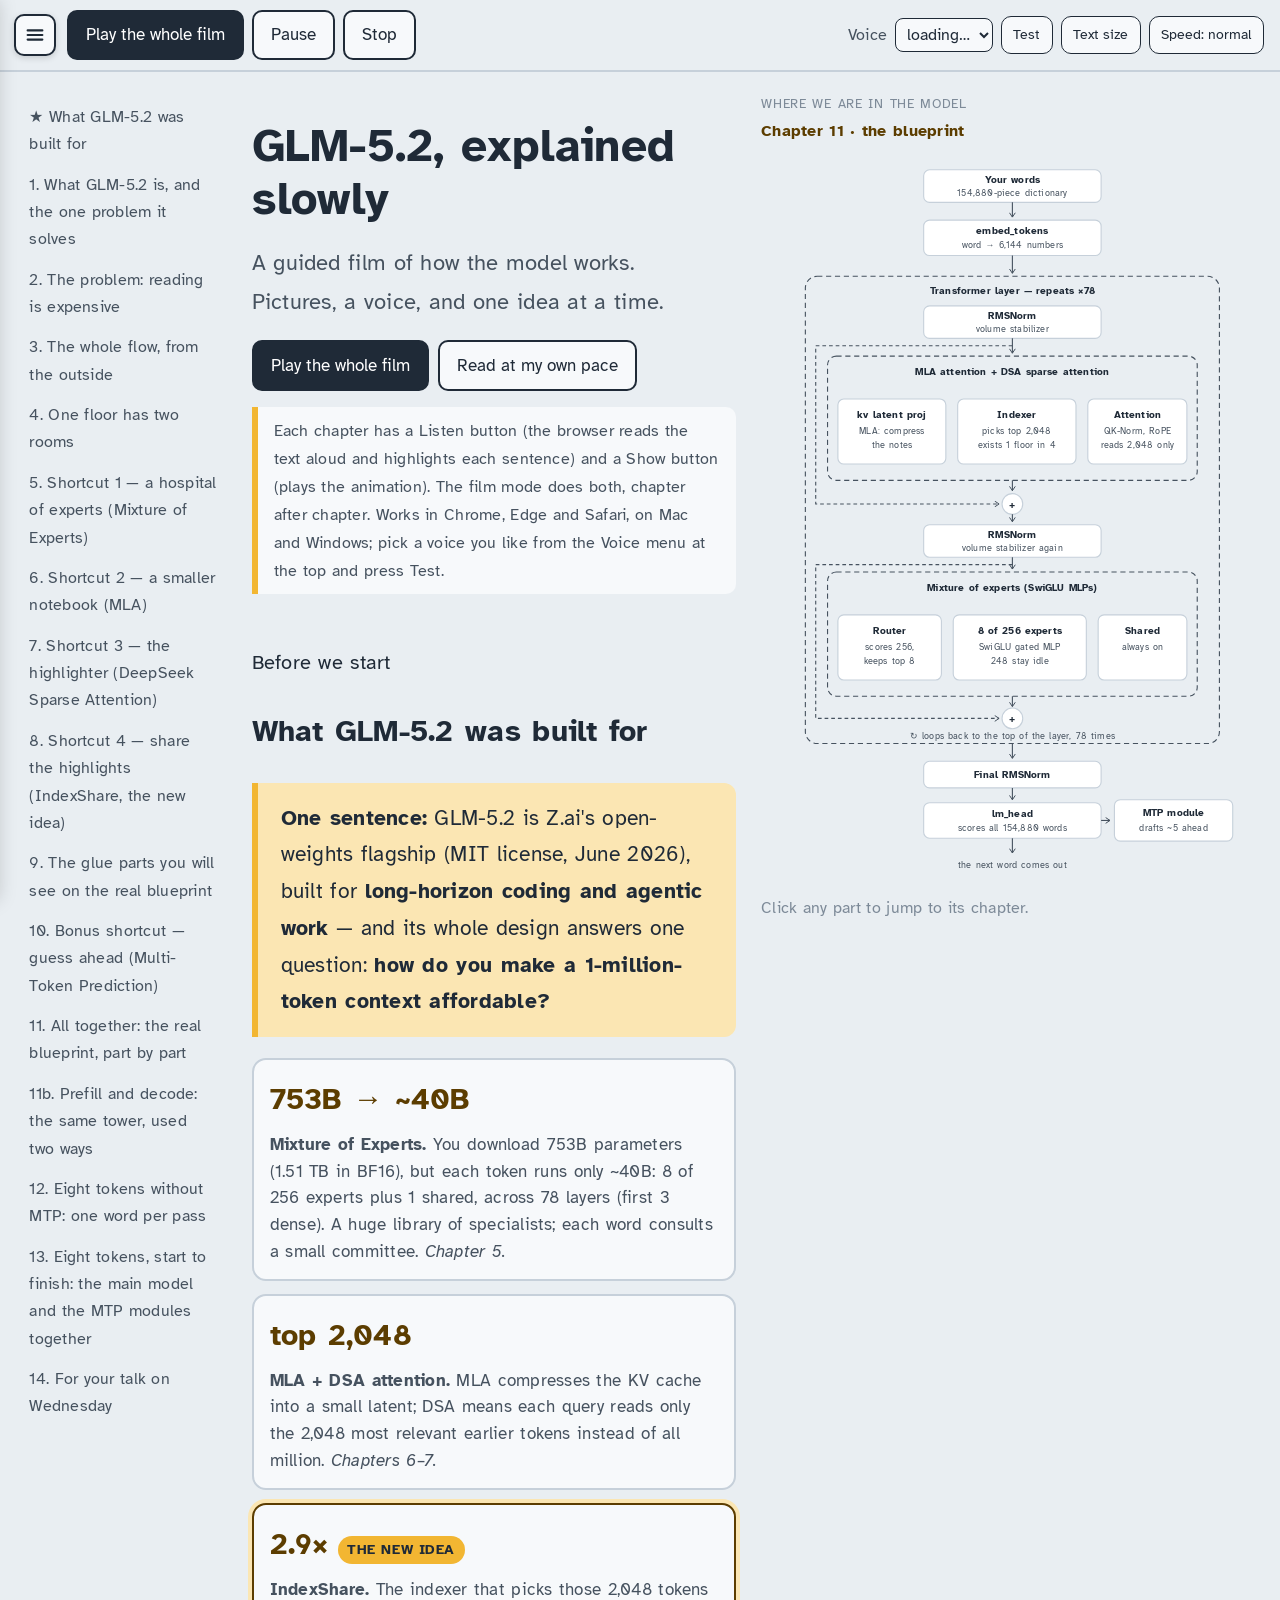
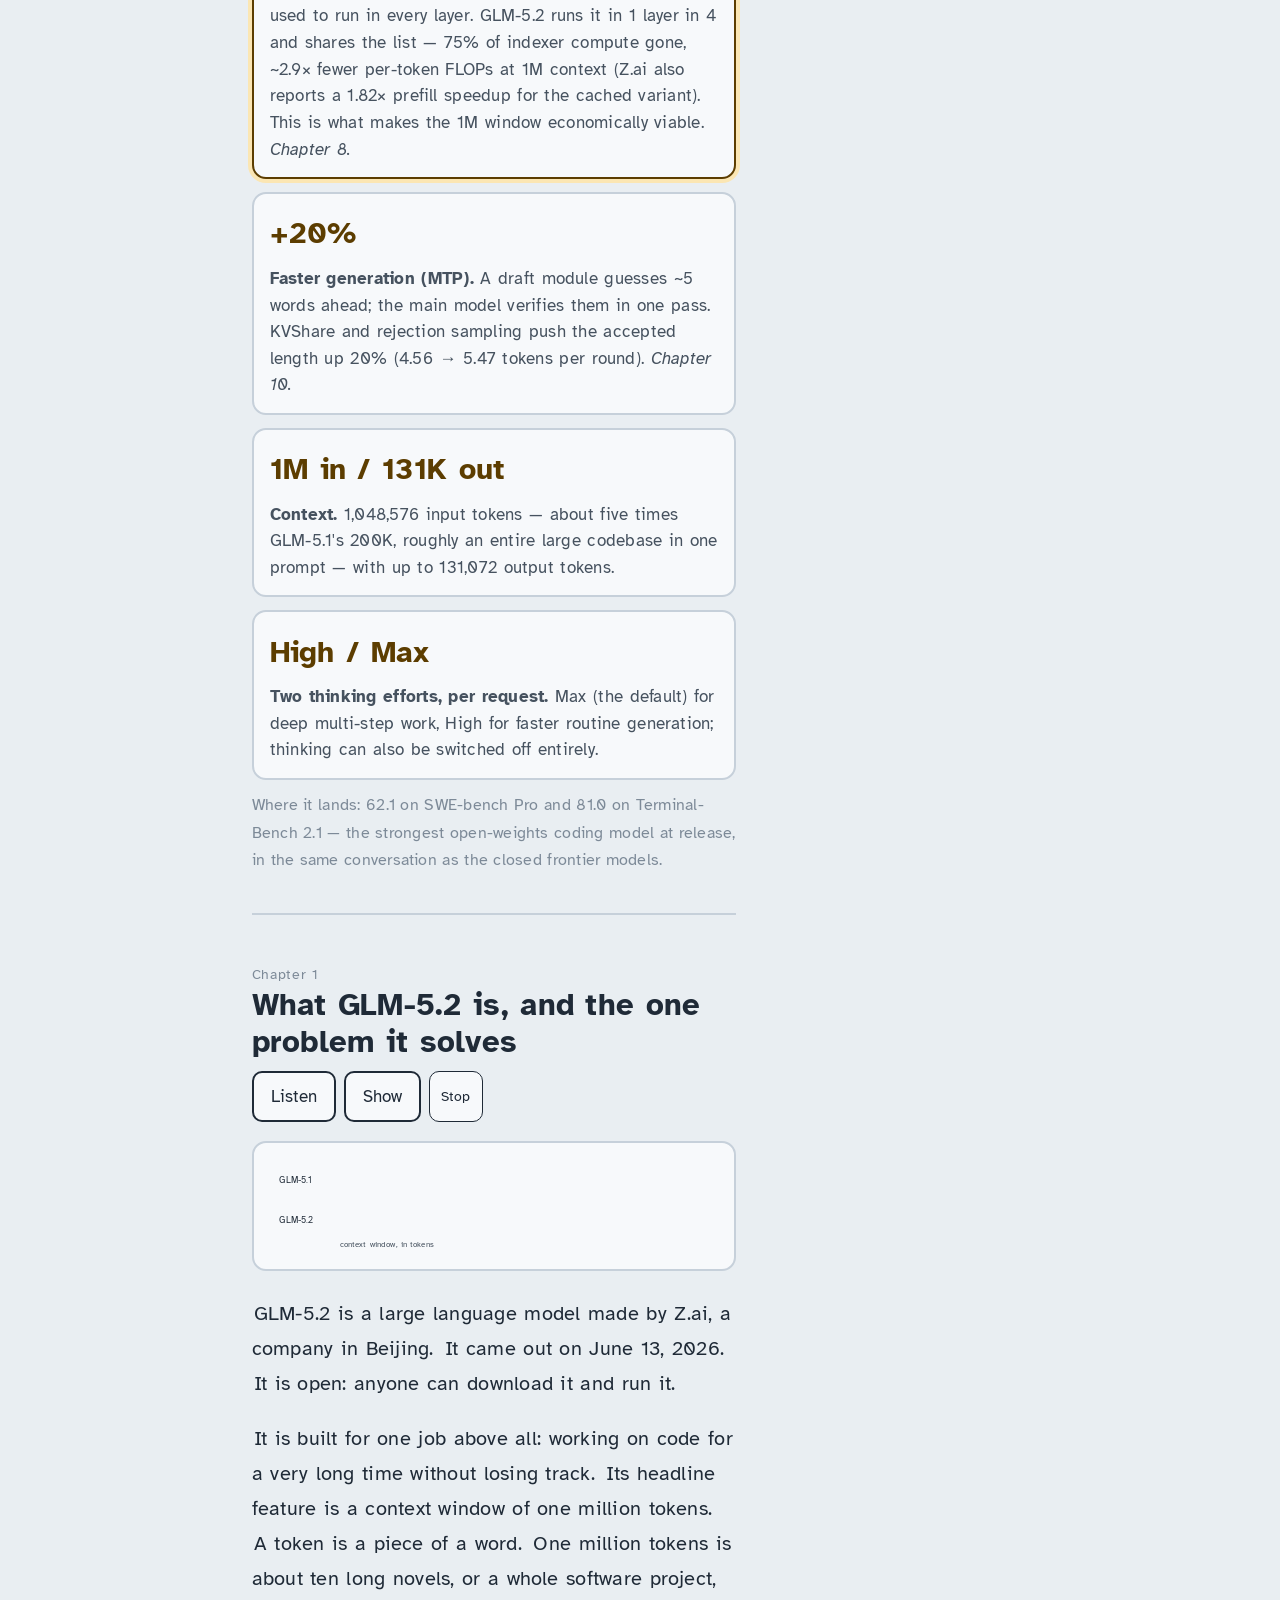
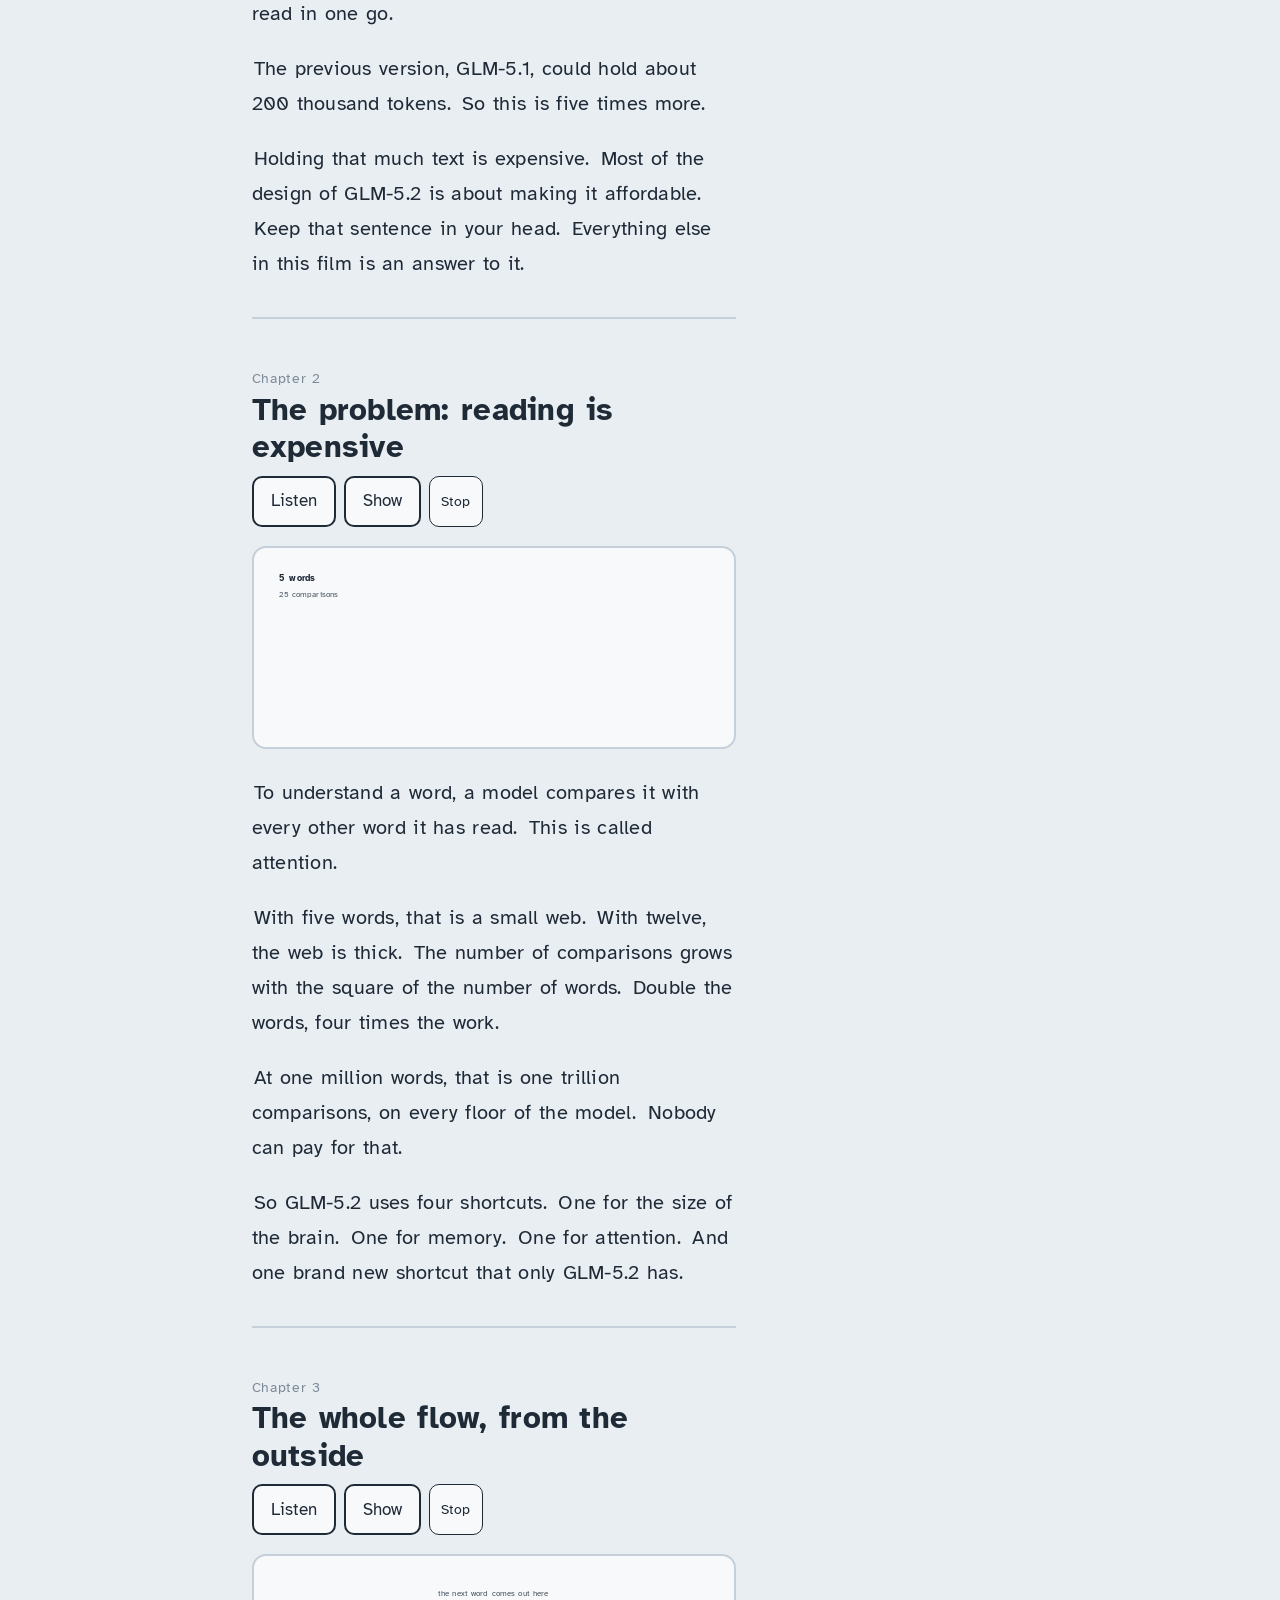
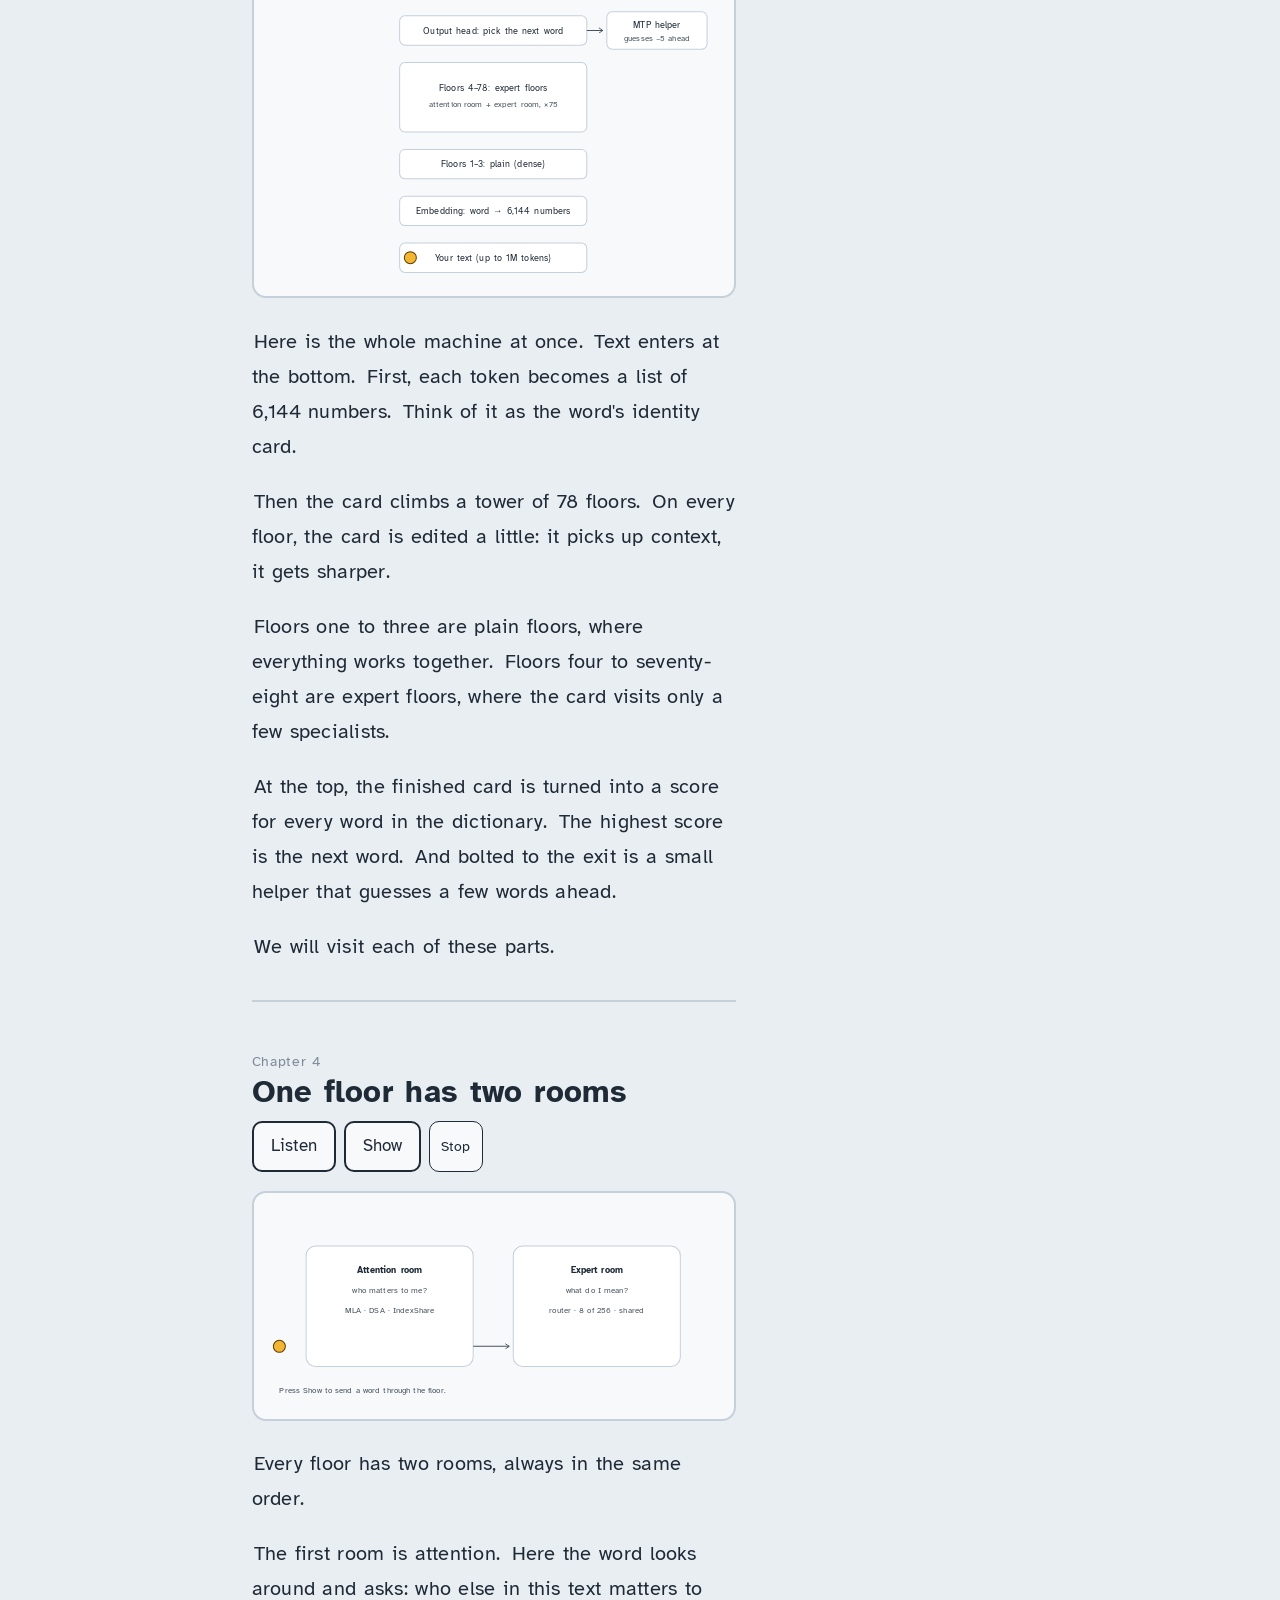
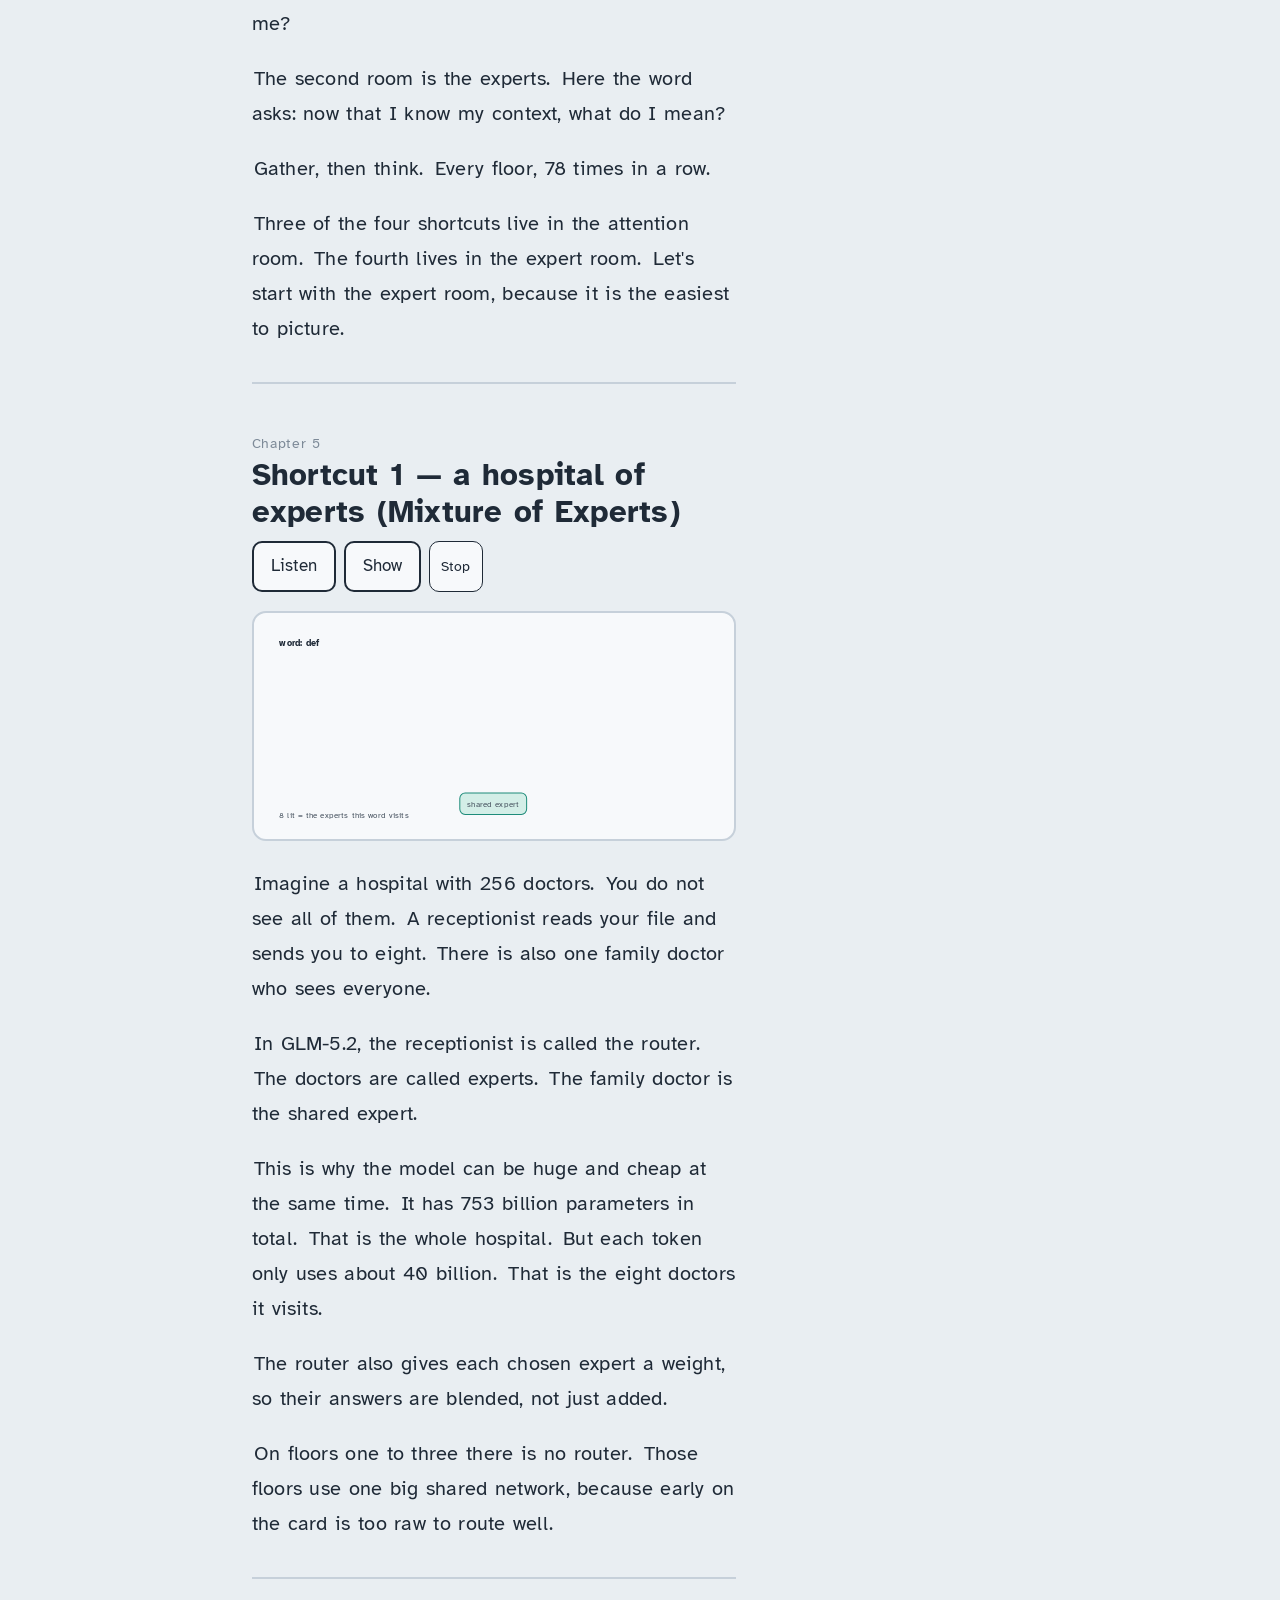
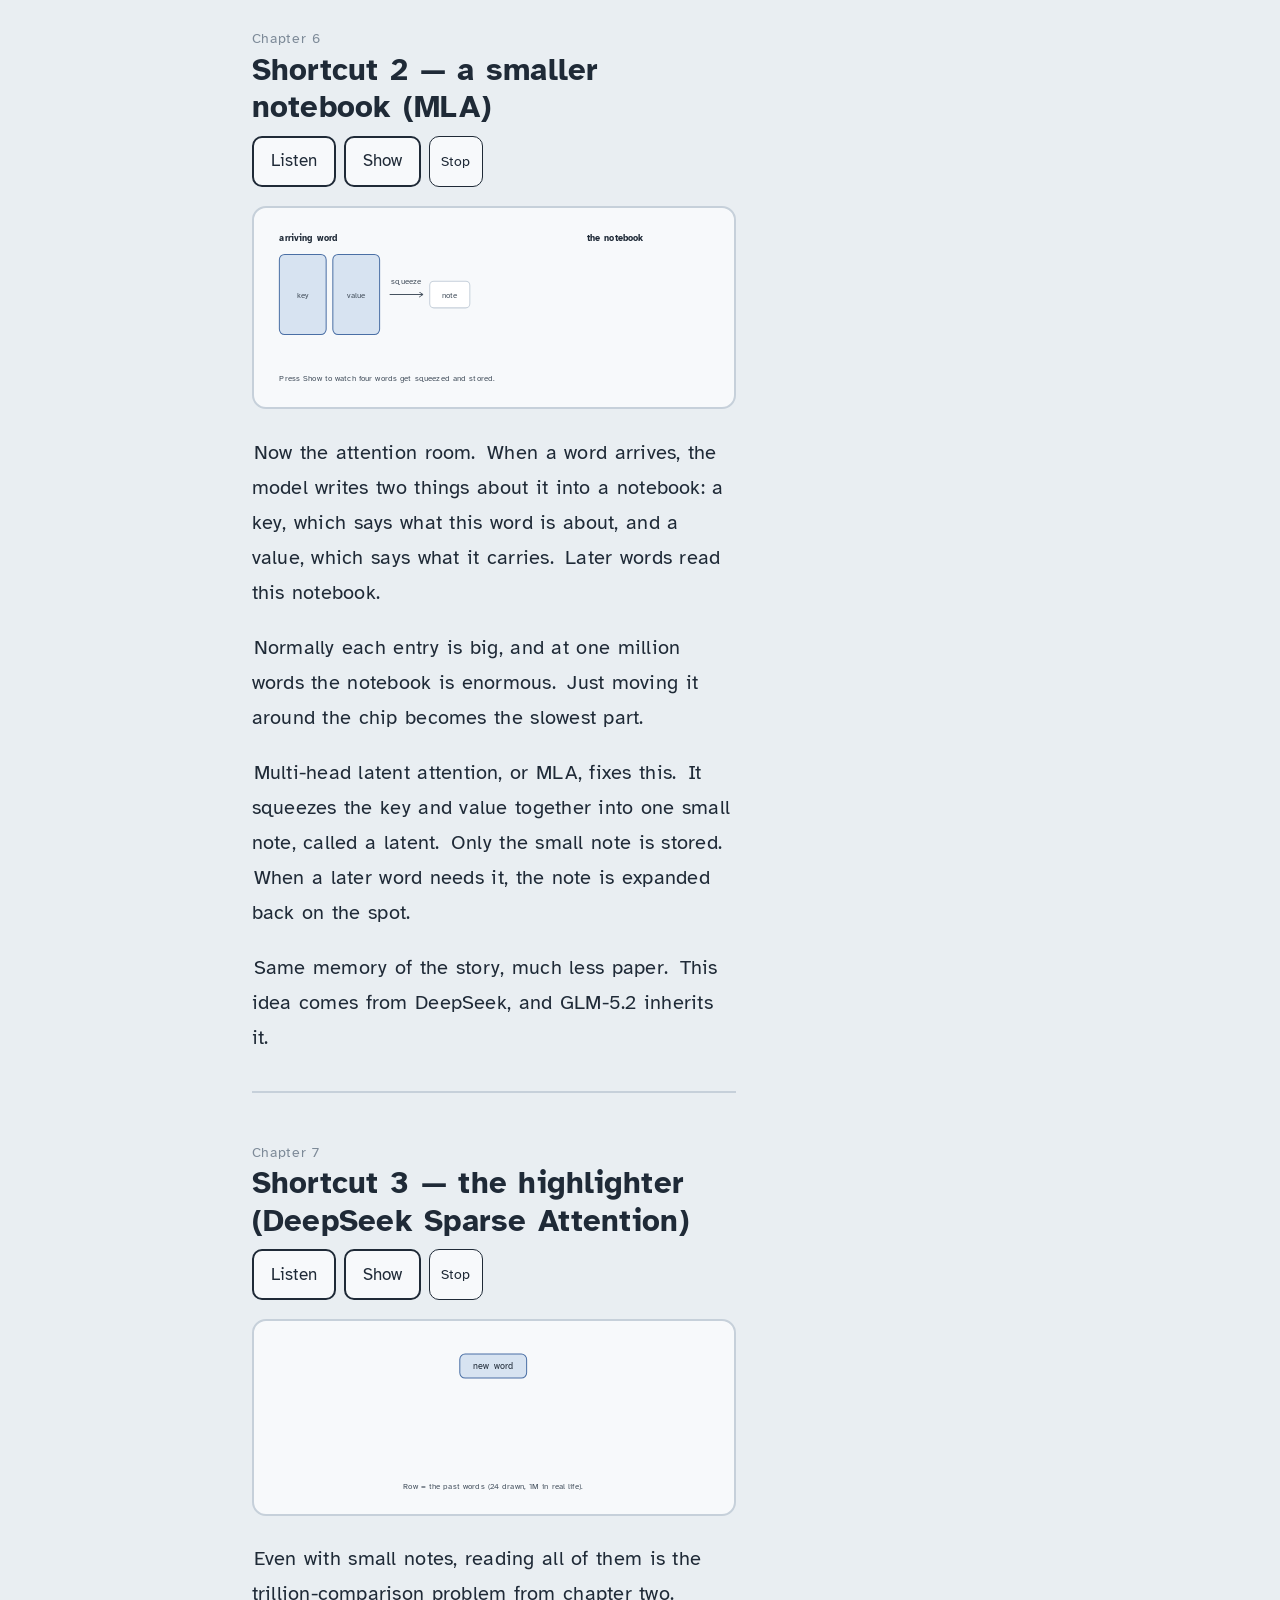
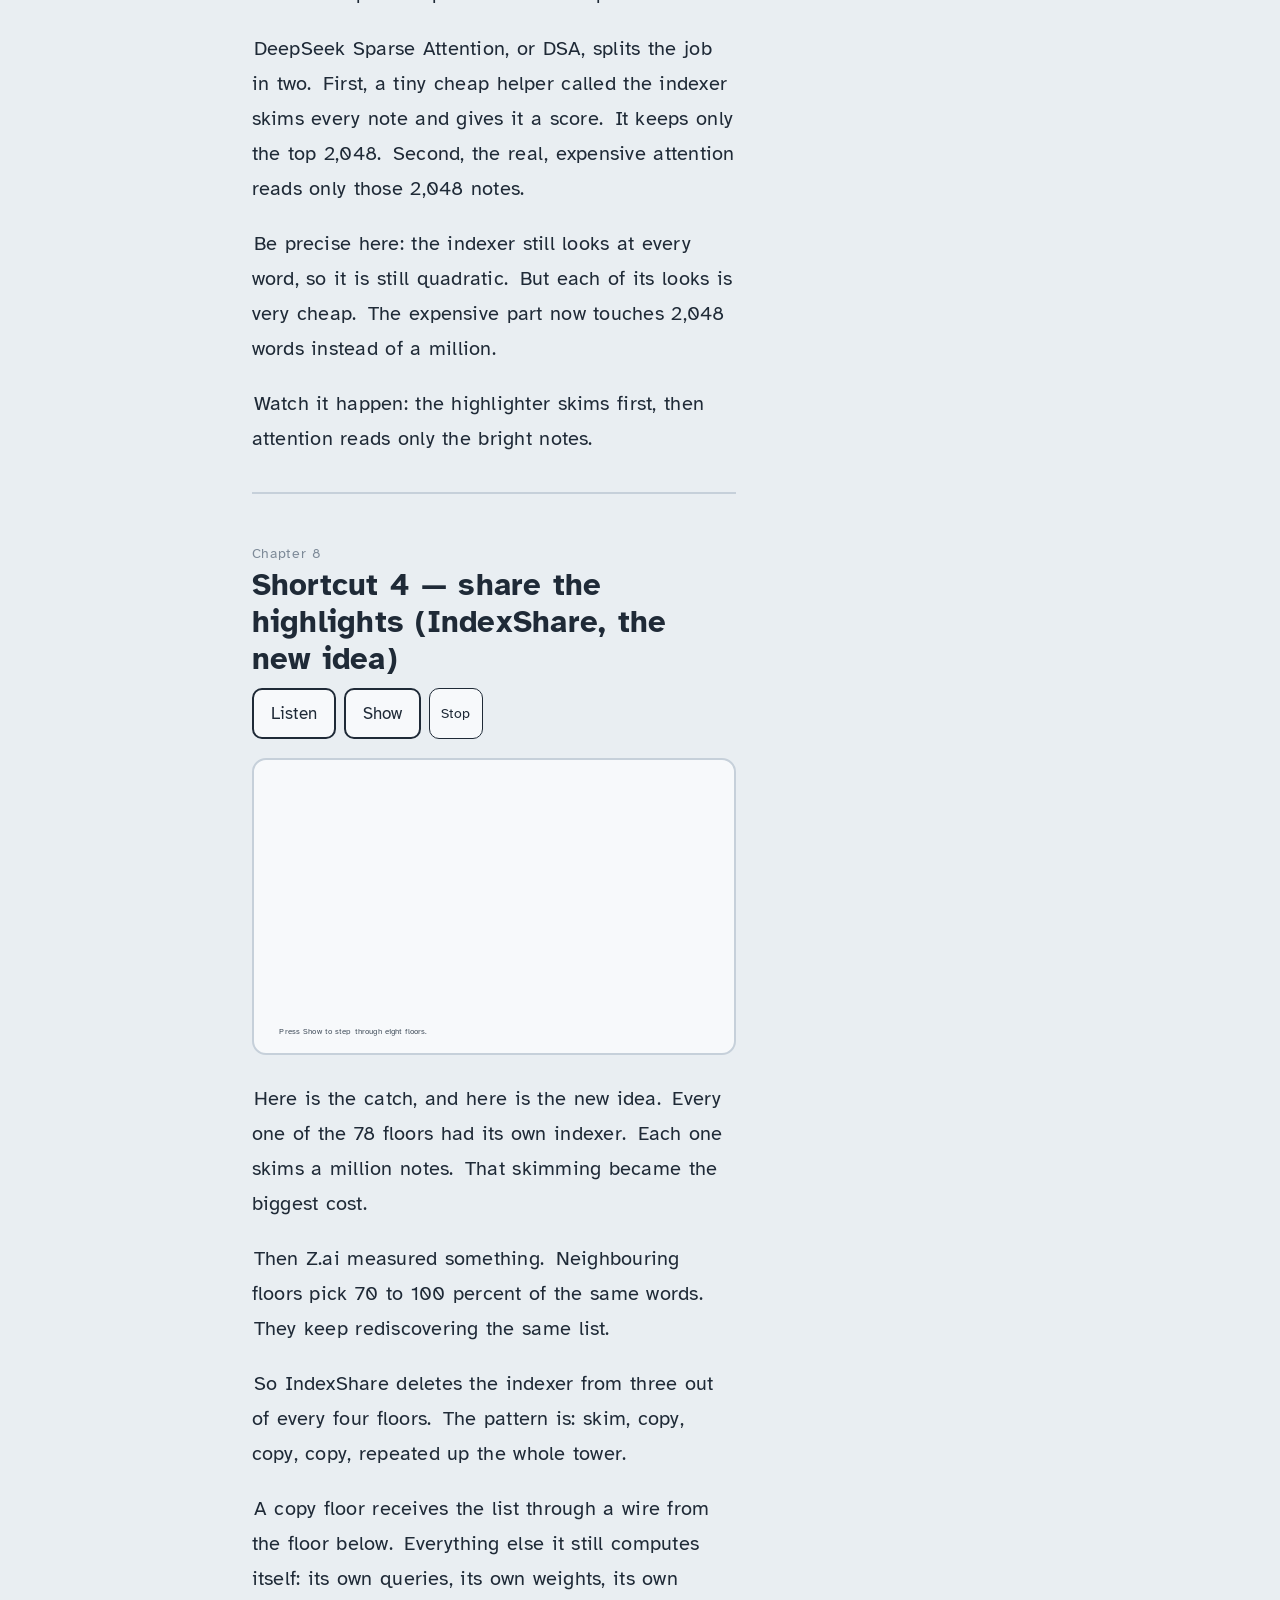
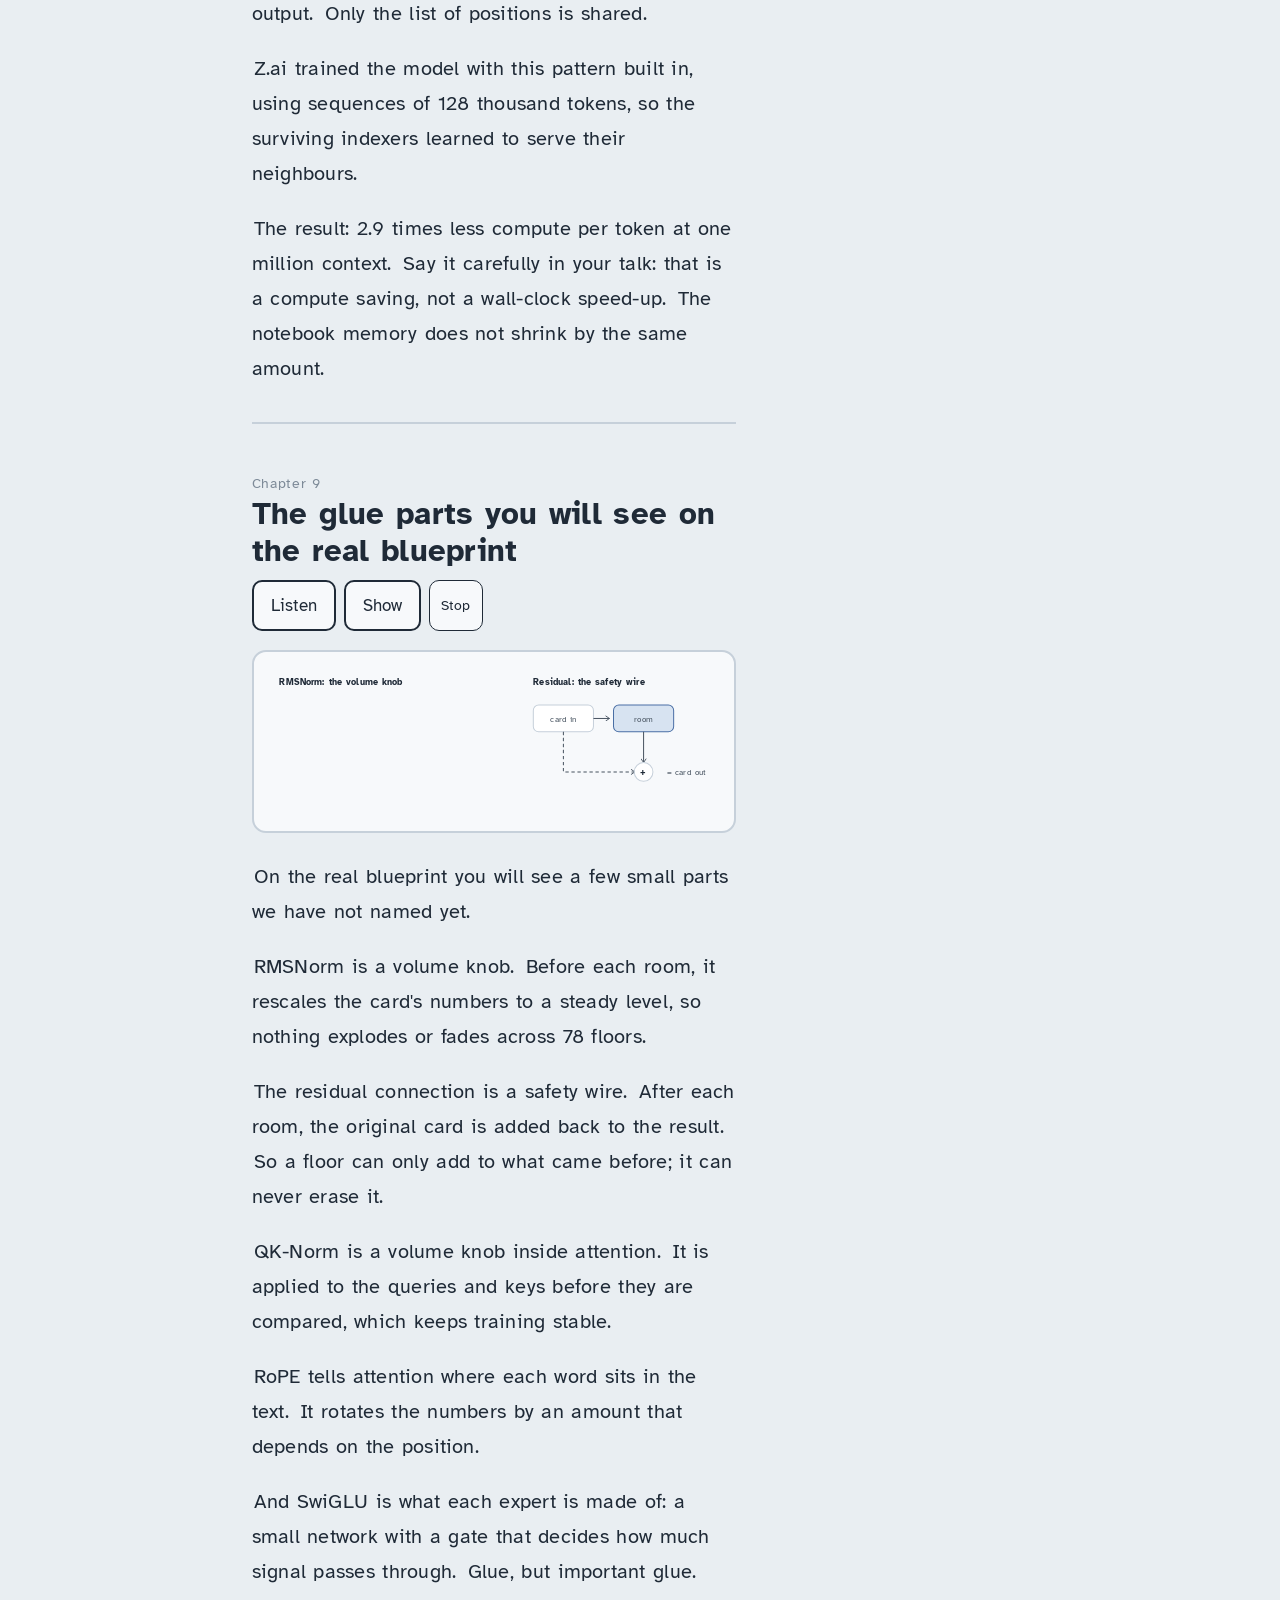
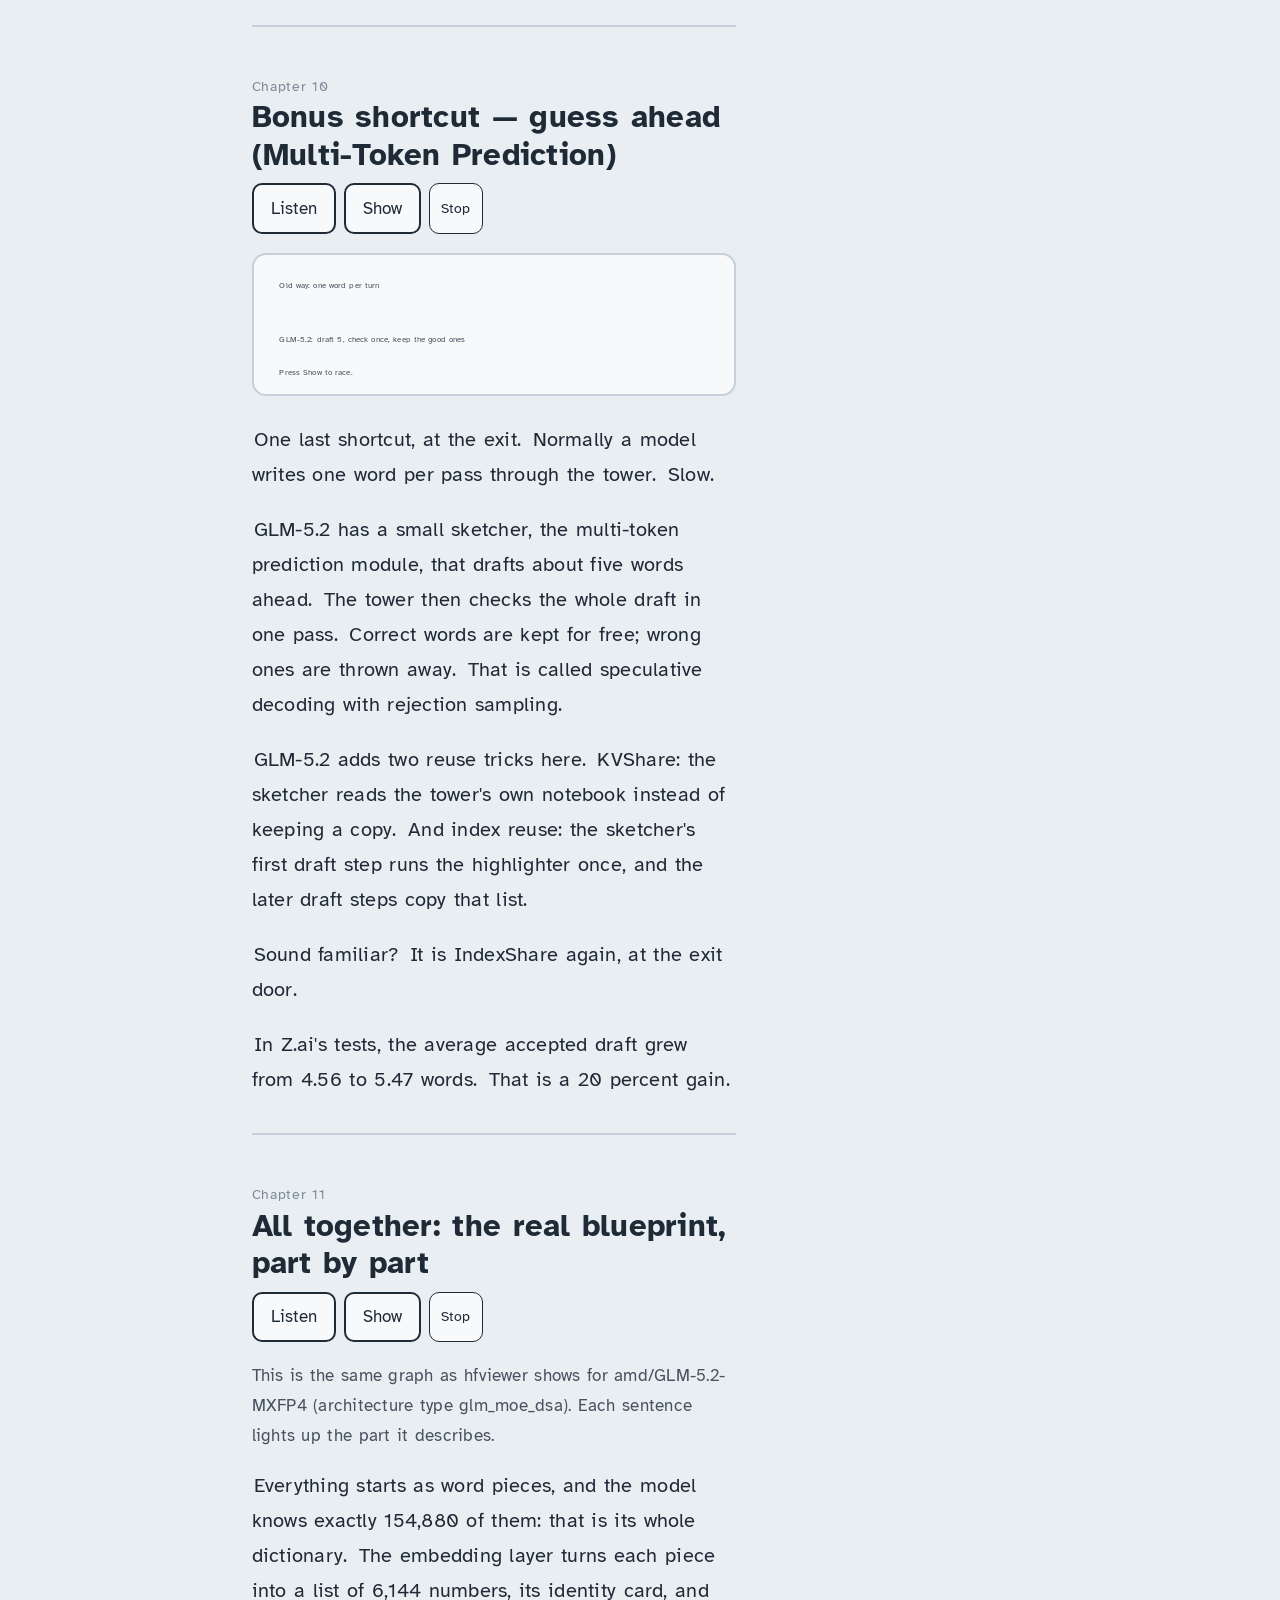
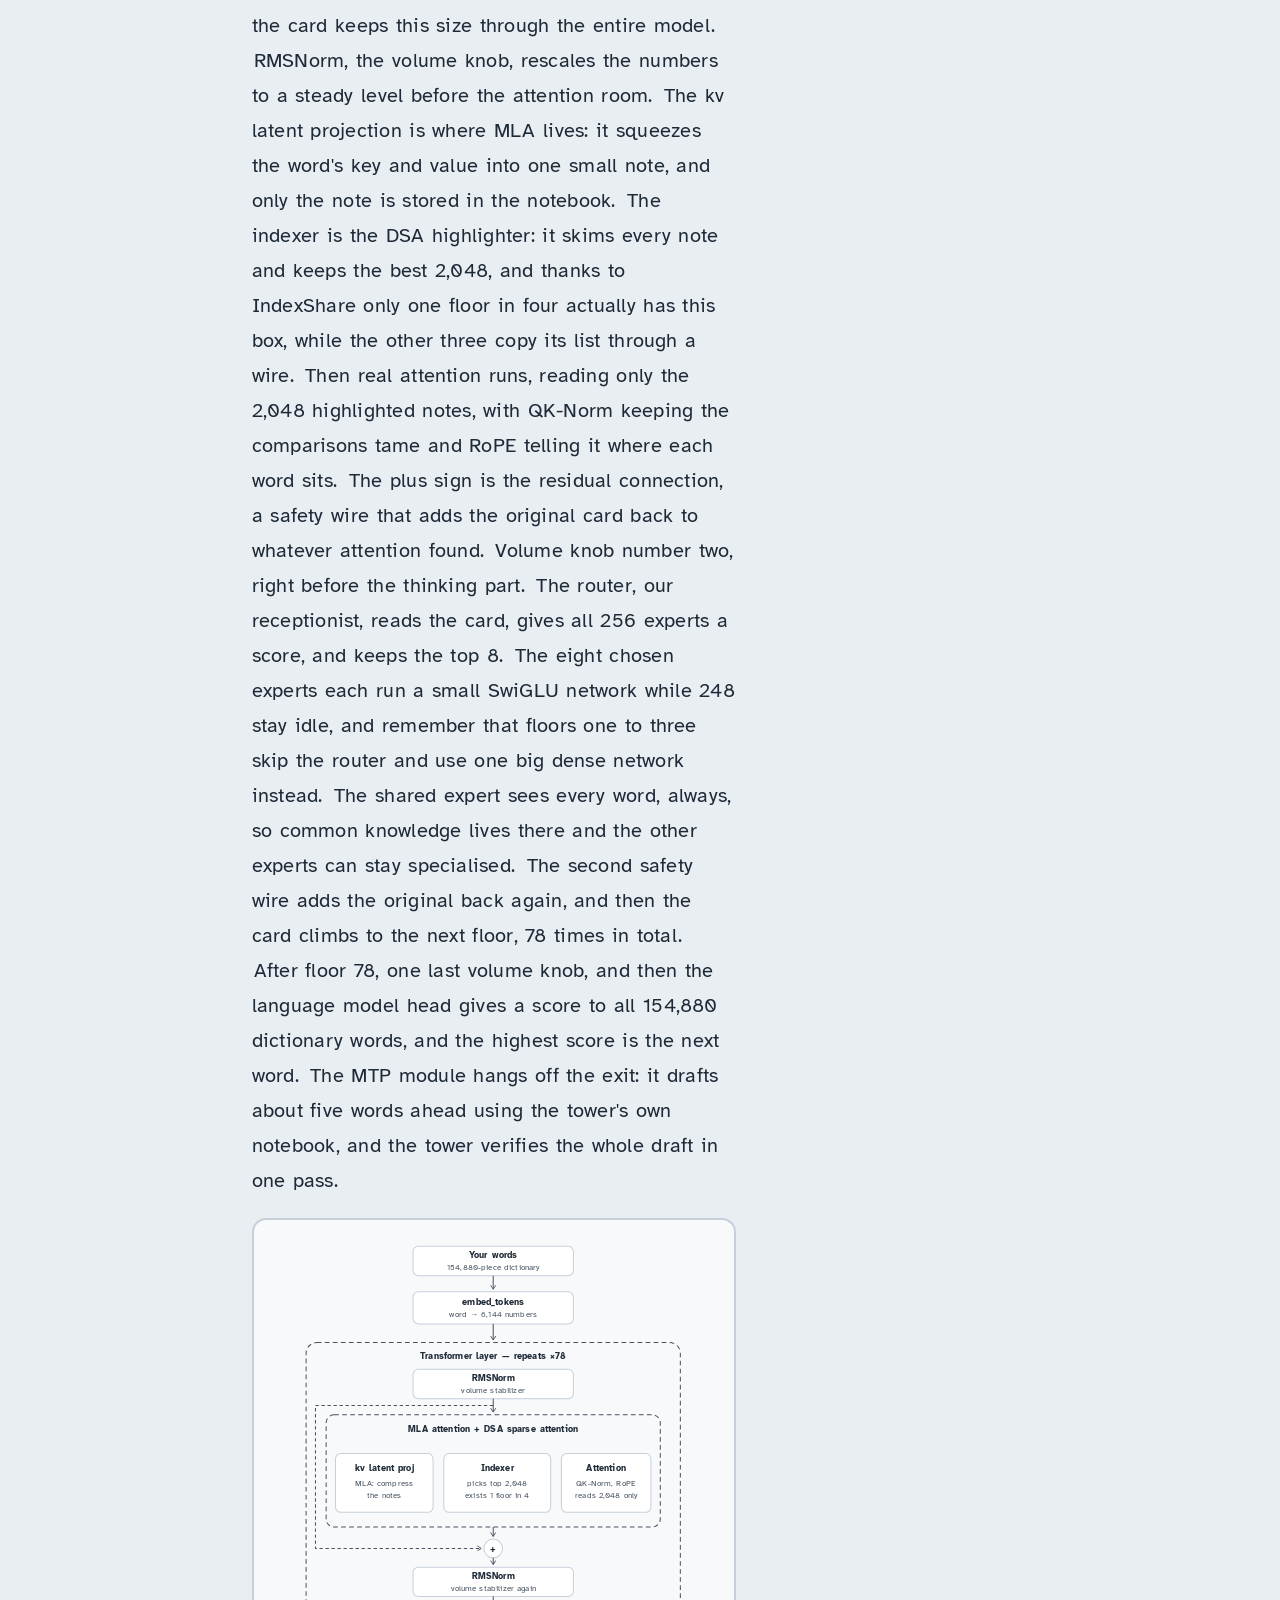
==== monokernel/index.html @ d75012f4 "add monkernel files" ====
<!DOCTYPE html>
<html lang="en">
<head>
<meta charset="utf-8">
<meta name="viewport" content="width=device-width, initial-scale=1">
<title>GLM-5.2 home — explained slowly, a guided film</title>
<style>
/* Shared side-panel navigation for the GLM-5.2 site */
.gnav-btn{position:fixed;top:14px;left:14px;z-index:1000;width:42px;height:42px;border-radius:10px;border:2px solid #1F2A37;background:#F7F9FB;color:#1F2A37;cursor:pointer;display:flex;align-items:center;justify-content:center;padding:0;box-shadow:0 2px 6px rgba(0,0,0,.15)}
.gnav-btn:hover{background:#fff}
.gnav-btn:focus-visible{outline:3px solid #F2B632;outline-offset:2px}
.gnav-btn svg{width:22px;height:22px}
.gnav-overlay{position:fixed;inset:0;background:rgba(15,23,32,.45);z-index:1001;opacity:0;pointer-events:none;transition:opacity .2s}
.gnav-panel{position:fixed;top:0;left:0;bottom:0;width:min(320px,88vw);background:#F7F9FB;color:#1F2A37;z-index:1002;transform:translateX(-102%);transition:transform .22s ease;box-shadow:4px 0 18px rgba(0,0,0,.18);font-family:"Atkinson Hyperlegible",Verdana,"Segoe UI",sans-serif;font-size:17px;line-height:1.5;display:flex;flex-direction:column}
.gnav-open .gnav-panel{transform:none}
.gnav-open .gnav-overlay{opacity:1;pointer-events:auto}
.gnav-head{display:flex;align-items:center;justify-content:space-between;padding:16px 16px 12px;border-bottom:2px solid #C6D0DA}
.gnav-head b{font-size:1.05em}
.gnav-close{width:36px;height:36px;border-radius:8px;border:2px solid #1F2A37;background:#fff;cursor:pointer;font-size:20px;line-height:1}
.gnav-list{list-style:none;margin:0;padding:10px}
.gnav-list li{margin:4px 0}
.gnav-list a{display:block;padding:12px 14px;border-radius:10px;color:#1F2A37;text-decoration:none;border-left:5px solid transparent}
.gnav-list a:hover{background:#fff}
.gnav-list a.now{background:#FBE6B3;border-left-color:#F2B632;color:#5C3D00}
.gnav-list small{display:block;font-size:.78em;color:#46525F}
.gnav-foot{margin-top:auto;padding:12px 16px 16px;font-size:.78em;color:#46525F;border-top:2px solid #C6D0DA}
.gnav-foot a{color:#4A6FA5}

</style>
<link rel="preconnect" href="https://fonts.googleapis.com">
<link href="https://fonts.googleapis.com/css2?family=Atkinson+Hyperlegible:ital,wght@0,400;0,700;1,400&display=swap" rel="stylesheet">
<style>
:root{
  --paper:#E9EEF2; --sheet:#F7F9FB; --ink:#1F2A37; --ink2:#46525F; --muted:#7D8A98;
  --line:#C6D0DA; --hl:#F2B632; --hl-soft:#FBE6B3; --hl-ink:#5C3D00;
  --done:#1E8C7A; --done-soft:#D3EEE7; --att:#4A6FA5; --att-soft:#D7E3F1; --idle:#FFFFFF;
  --fs:20px; --lh:1.75;
}
*{box-sizing:border-box}
html{scroll-behavior:smooth}
body{margin:0;background:var(--paper);color:var(--ink);font-family:"Atkinson Hyperlegible",Verdana,"Segoe UI",sans-serif;font-size:var(--fs);line-height:var(--lh);letter-spacing:.012em;word-spacing:.06em}
body.big{--fs:24px;--lh:1.9}
body.huge{--fs:28px;--lh:2}
a{color:var(--att)}
button{font:inherit;font-size:.85em;padding:.5em 1em;border-radius:10px;border:2px solid var(--ink);background:var(--sheet);color:var(--ink);cursor:pointer}
button:hover{background:#fff}
button:focus-visible,a:focus-visible{outline:3px solid var(--hl);outline-offset:3px}
button.primary{background:var(--ink);color:#fff}
button.primary:hover{background:#0F1720}
button.small{font-size:.72em;padding:.35em .8em;border-width:1.5px}
.bar{position:sticky;top:0;z-index:20;background:var(--paper);border-bottom:2px solid var(--line);padding:.6rem 1rem .6rem 4.2rem;display:flex;flex-wrap:wrap;gap:.5rem;align-items:center}
.bar .grow{flex:1}
.bar .stat{font-size:.8em;color:var(--ink2)}
.wrap{display:grid;grid-template-columns:210px minmax(0,1fr) auto;gap:1.6rem;max-width:1680px;margin:0 auto;padding:0 1rem 6rem}
aside.model{position:sticky;top:76px;align-self:start;padding-top:1rem;font-size:.78em}
aside.model .mlabel{color:var(--muted);letter-spacing:.05em;text-transform:uppercase;font-size:.85em}
aside.model .mchap{font-weight:700;margin:.2em 0 .6em;min-height:1.4em;color:var(--hl-ink)}
aside.model svg{height:calc(100vh - 168px);width:auto;max-width:42vw;display:block}
aside.model .box.on{fill:var(--hl);stroke:var(--hl-ink)}
aside.model .box.col.on{fill:var(--hl-soft)}
aside.model g[data-ch]{cursor:pointer}
aside.model .mhint{color:var(--muted);margin-top:.5em}
nav.rail{position:sticky;top:64px;align-self:start;font-size:.78em;padding-top:1.5rem}
nav.rail ol{list-style:none;margin:0;padding:0}
nav.rail li{margin:.15em 0}
nav.rail a{display:block;padding:.35em .6em;border-radius:8px;color:var(--ink2);text-decoration:none;border-left:4px solid transparent}
nav.rail a.now{background:var(--hl-soft);color:var(--hl-ink);border-left-color:var(--hl)}
nav.rail a.done{border-left-color:var(--done)}
main{max-width:700px}
header.hero{padding:3rem 0 1rem}
header.hero h1{font-size:2.3em;line-height:1.15;margin:0 0 .4em;font-weight:700}
header.hero p.lead{font-size:1.1em;color:var(--ink2);max-width:32ch;margin:0 0 1.2rem}
.hero-actions{display:flex;gap:.6rem;flex-wrap:wrap;margin-bottom:1rem}
.notice{font-size:.8em;color:var(--ink2);background:var(--sheet);border-left:6px solid var(--hl);padding:.6em 1em;border-radius:0 10px 10px 0}
section.ch{padding:3rem 0 1rem;border-top:2px solid var(--line);scroll-margin-top:70px}
section.ch h2{font-size:1.55em;line-height:1.2;margin:0 0 .2em}
section.ch .num{font-size:.7em;color:var(--muted);letter-spacing:.05em}
.controls{display:flex;gap:.5rem;flex-wrap:wrap;margin:.6rem 0 1.2rem}
p{margin:0 0 1em;max-width:62ch}
.say .s{border-radius:4px;padding:0 .1em}
.say .s.on{background:var(--hl-soft);box-shadow:0 0 0 3px var(--hl-soft)}
.say .s.did{color:var(--ink2)}
.stage{background:var(--sheet);border:2px solid var(--line);border-radius:14px;padding:.8rem;margin:1.2rem 0 1.6rem;scroll-margin-top:84px}
.stage svg{width:100%;height:auto;display:block}
.stage .cap{font-size:.75em;color:var(--ink2);margin:.6rem .2rem 0}
.numcards{display:grid;grid-template-columns:repeat(auto-fit,minmax(150px,1fr));gap:.7rem;margin:1rem 0 1.5rem}
.numcards div{background:var(--sheet);border:2px solid var(--line);border-radius:12px;padding:.8rem}
.numcards b{display:block;font-size:1.4em;line-height:1.2}
.numcards span{font-size:.72em;color:var(--ink2)}
table{border-collapse:collapse;font-size:.82em;width:100%;margin:1rem 0 1.5rem}
th,td{text-align:left;padding:.5em .6em;border-bottom:1.5px solid var(--line);vertical-align:top}
th{color:var(--ink2);font-weight:700}
.qa{background:var(--sheet);border:2px solid var(--line);border-radius:12px;padding:1rem 1.2rem;margin:0 0 1rem}
.qa b{display:block;margin-bottom:.3em}
.qa p{font-size:.9em;margin:0}
svg text{font-family:inherit;font-size:14px;fill:var(--ink)}
svg text.small{font-size:12px;fill:var(--ink2)}
svg text.bold{font-weight:700}
svg .box{fill:var(--idle);stroke:var(--line);stroke-width:1.5}
svg .box.on{fill:var(--hl);stroke:var(--hl-ink)}
svg .box.col.on{fill:var(--hl-soft)}
svg .box.done{fill:var(--done-soft);stroke:var(--done)}
svg .box.att{fill:var(--att-soft);stroke:var(--att)}
svg .arr{stroke:var(--ink2);stroke-width:1.5;fill:none}
svg .wire{stroke:var(--done);stroke-width:2;fill:none;stroke-dasharray:6 5}
svg .wlit{stroke:var(--hl-ink)!important;stroke-width:3.5!important}
svg .slot{fill:var(--sheet);stroke:var(--line);stroke-width:1.5}
svg .slot.main{fill:var(--att-soft);stroke:var(--att)}
svg .slot.draft{fill:#fff;stroke:var(--muted);stroke-dasharray:4 3}
svg .slot.ok{fill:var(--done-soft);stroke:var(--done)}
svg .slot.fix{fill:var(--hl-soft);stroke:var(--hl-ink)}
@media (max-width:1180px){
  .wrap{grid-template-columns:230px minmax(0,1fr);max-width:1080px;gap:2rem}
  aside.model{display:none}
}
@media (max-width:820px){
  .wrap{grid-template-columns:1fr;gap:0}
  nav.rail{position:static;padding:1rem 0 0}
  nav.rail ol{display:flex;flex-wrap:wrap;gap:.3em}
  nav.rail a{border-left:none;border-bottom:4px solid transparent;padding:.3em .5em}
  nav.rail a.now{border-bottom-color:var(--hl)}
  header.hero h1{font-size:1.8em}
}
@media (prefers-reduced-motion:reduce){html{scroll-behavior:auto}}

/* ---- built-for highlights ---- */
.builtfor{margin:1.2rem 0 2.4rem;scroll-margin-top:80px}
.builtfor .why{font-size:1.05em;background:var(--hl-soft);border-left:6px solid var(--hl);padding:.8em 1.1em;border-radius:0 12px 12px 0;max-width:62ch}
.hl-grid{display:grid;grid-template-columns:repeat(auto-fit,minmax(240px,1fr));gap:.8rem;margin:1.1rem 0 .8rem}
.hl{background:var(--sheet);border:2px solid var(--line);border-radius:14px;padding:.85rem 1rem}
.hl .t{font-weight:700;margin:0 0 .3em;display:flex;align-items:baseline;gap:.45em;flex-wrap:wrap}
.hl .big{font-size:1.5em;color:var(--hl-ink)}
.hl p{margin:.2em 0 0;font-size:.86em;color:var(--ink2);line-height:1.55}
.hl.star{border-color:var(--hl-ink);box-shadow:0 0 0 4px var(--hl-soft)}
.hl.star .tag{font-size:.68em;background:var(--hl);color:var(--ink);border-radius:999px;padding:.15em .7em;font-weight:700;letter-spacing:.04em}
.builtfor .fine{font-size:.78em;color:var(--muted);margin:.4rem 0 0}
</style>
</head>
<body>
<div class="bar">
  <button class="primary" id="playAll">Play the whole film</button>
  <button id="pauseBtn">Pause</button>
  <button id="stopBtn">Stop</button>
  <span class="grow"></span>
  <label class="stat" for="voiceSel">Voice</label><select id="voiceSel" class="stat" style="font:inherit;font-size:.8em;max-width:220px;border-radius:8px;border:1.5px solid var(--ink);background:var(--sheet);color:var(--ink);padding:.3em .4em"><option value="">loading…</option></select><button class="small" id="voiceTest">Test</button>
  <button class="small" id="sizeBtn">Text size</button>
  <button class="small" id="speedBtn">Speed: normal</button>
</div>
<div class="wrap">
<nav class="rail" aria-label="Chapters"><ol id="toc"></ol></nav>
<main>
<header class="hero" id="top">
  <h1>GLM-5.2, explained slowly</h1>
  <p class="lead">A guided film of how the model works. Pictures, a voice, and one idea at a time.</p>
  <div class="hero-actions">
    <button class="primary" onclick="playFilm()">Play the whole film</button>
    <a href="#ch1"><button>Read at my own pace</button></a>
  </div>
  <p class="notice">Each chapter has a Listen button (the browser reads the text aloud and highlights each sentence) and a Show button (plays the animation). The film mode does both, chapter after chapter. Works in Chrome, Edge and Safari, on Mac and Windows; pick a voice you like from the Voice menu at the top and press Test.</p>
</header>

<section class="builtfor" id="ch0">
  <div class="num">Before we start</div>
  <h2>What GLM-5.2 was built for</h2>
  <p class="why"><b>One sentence:</b> GLM-5.2 is Z.ai's open-weights flagship (MIT license, June 2026), built for <b>long-horizon coding and agentic work</b> — and its whole design answers one question: <b>how do you make a 1-million-token context affordable?</b></p>
  <div class="hl-grid">
    <div class="hl"><div class="t"><span class="big">753B → ~40B</span></div><p><b>Mixture of Experts.</b> You download 753B parameters (1.51&nbsp;TB in BF16), but each token runs only ~40B: 8 of 256 experts plus 1 shared, across 78 layers (first 3 dense). A huge library of specialists; each word consults a small committee. <i>Chapter 5.</i></p></div>
    <div class="hl"><div class="t"><span class="big">top 2,048</span></div><p><b>MLA + DSA attention.</b> MLA compresses the KV cache into a small latent; DSA means each query reads only the 2,048 most relevant earlier tokens instead of all million. <i>Chapters 6–7.</i></p></div>
    <div class="hl star"><div class="t"><span class="big">2.9×</span><span class="tag">THE NEW IDEA</span></div><p><b>IndexShare.</b> The indexer that picks those 2,048 tokens used to run in every layer. GLM-5.2 runs it in 1 layer in 4 and shares the list — 75% of indexer compute gone, ~2.9× fewer per-token FLOPs at 1M context (Z.ai also reports a 1.82× prefill speedup for the cached variant). This is what makes the 1M window economically viable. <i>Chapter 8.</i></p></div>
    <div class="hl"><div class="t"><span class="big">+20%</span></div><p><b>Faster generation (MTP).</b> A draft module guesses ~5 words ahead; the main model verifies them in one pass. KVShare and rejection sampling push the accepted length up 20% (4.56 → 5.47 tokens per round). <i>Chapter 10.</i></p></div>
    <div class="hl"><div class="t"><span class="big">1M in / 131K out</span></div><p><b>Context.</b> 1,048,576 input tokens — about five times GLM-5.1's 200K, roughly an entire large codebase in one prompt — with up to 131,072 output tokens.</p></div>
    <div class="hl"><div class="t"><span class="big">High / Max</span></div><p><b>Two thinking efforts, per request.</b> Max (the default) for deep multi-step work, High for faster routine generation; thinking can also be switched off entirely.</p></div>
  </div>
  <p class="fine">Where it lands: 62.1 on SWE-bench Pro and 81.0 on Terminal-Bench 2.1 — the strongest open-weights coding model at release, in the same conversation as the closed frontier models.</p>
</section>

<section class="ch" id="ch1" data-anim="ch1">
  <div class="num">Chapter 1</div>
  <h2>What GLM-5.2 is, and the one problem it solves</h2>
  <div class="controls"><button onclick="listen('ch1')">Listen</button><button onclick="show('ch1')">Show</button><button class="small" onclick="stopAll()">Stop</button></div>
  <div class="say">
  <p>GLM-5.2 is a large language model made by Z.ai, a company in Beijing. It came out on June 13, 2026. It is open: anyone can download it and run it.</p>
  <p>It is built for one job above all: working on code for a very long time without losing track. Its headline feature is a context window of one million tokens. A token is a piece of a word. One million tokens is about ten long novels, or a whole software project, read in one go.</p>
  <p>The previous version, GLM-5.1, could hold about 200 thousand tokens. So this is five times more.</p>
  <p>Holding that much text is expensive. Most of the design of GLM-5.2 is about making it affordable. Keep that sentence in your head. Everything else in this film is an answer to it.</p>
  </div>
  <div class="stage">
    <svg viewBox="0 0 680 150" role="img" aria-label="Bar comparison of context window: GLM-5.1 200 thousand versus GLM-5.2 one million">
      <text x="20" y="40">GLM-5.1</text><rect x="110" y="24" width="0" height="26" rx="6" fill="var(--att)" id="c1b1"/><text x="120" y="42" id="c1t1" class="small"></text>
      <text x="20" y="100">GLM-5.2</text><rect x="110" y="84" width="0" height="26" rx="6" fill="var(--hl)" id="c1b2"/><text x="120" y="102" id="c1t2" class="small"></text>
      <text x="110" y="136" class="small">context window, in tokens</text>
    </svg>
  </div>
</section>

<section class="ch" id="ch2" data-anim="ch2">
  <div class="num">Chapter 2</div>
  <h2>The problem: reading is expensive</h2>
  <div class="controls"><button onclick="listen('ch2')">Listen</button><button onclick="show('ch2')">Show</button><button class="small" onclick="stopAll()">Stop</button></div>
  <div class="say">
  <p>To understand a word, a model compares it with every other word it has read. This is called attention.</p>
  <p>With five words, that is a small web. With twelve, the web is thick. The number of comparisons grows with the square of the number of words. Double the words, four times the work.</p>
  <p>At one million words, that is one trillion comparisons, on every floor of the model. Nobody can pay for that.</p>
  <p>So GLM-5.2 uses four shortcuts. One for the size of the brain. One for memory. One for attention. And one brand new shortcut that only GLM-5.2 has.</p>
  </div>
  <div class="stage">
    <svg viewBox="0 0 680 260" role="img" aria-label="Words in a circle with lines between every pair; the web thickens as words are added">
      <g id="c2lines"></g><g id="c2dots"></g>
      <text x="20" y="30" class="bold" id="c2n">5 words</text>
      <text x="20" y="54" class="small" id="c2c">25 comparisons</text>
    </svg>
  </div>
</section>

<section class="ch" id="ch3" data-anim="ch3">
  <div class="num">Chapter 3</div>
  <h2>The whole flow, from the outside</h2>
  <div class="controls"><button onclick="listen('ch3')">Listen</button><button onclick="show('ch3')">Show</button><button class="small" onclick="stopAll()">Stop</button></div>
  <div class="say">
  <p>Here is the whole machine at once. Text enters at the bottom. First, each token becomes a list of 6,144 numbers. Think of it as the word's identity card.</p>
  <p>Then the card climbs a tower of 78 floors. On every floor, the card is edited a little: it picks up context, it gets sharper.</p>
  <p>Floors one to three are plain floors, where everything works together. Floors four to seventy-eight are expert floors, where the card visits only a few specialists.</p>
  <p>At the top, the finished card is turned into a score for every word in the dictionary. The highest score is the next word. And bolted to the exit is a small helper that guesses a few words ahead.</p>
  <p>We will visit each of these parts.</p>
  </div>
  <div class="stage">
    <svg viewBox="0 0 680 470" role="img" aria-label="A token climbs from the input, through the embedding, three dense floors, seventy-five expert floors, to the output head with an MTP helper on the side">
      <defs><marker id="ah" viewBox="0 0 10 10" refX="8" refY="5" markerWidth="6" markerHeight="6" orient="auto"><path d="M2 1L8 5L2 9" fill="none" stroke="context-stroke" stroke-width="1.5" stroke-linecap="round" stroke-linejoin="round"/></marker></defs>
      <g id="c3b0"><rect class="box" x="200" y="410" width="280" height="44" rx="8"/><text x="340" y="437" text-anchor="middle">Your text (up to 1M tokens)</text></g>
      <g id="c3b1"><rect class="box" x="200" y="340" width="280" height="44" rx="8"/><text x="340" y="367" text-anchor="middle">Embedding: word → 6,144 numbers</text></g>
      <g id="c3b2"><rect class="box" x="200" y="270" width="280" height="44" rx="8"/><text x="340" y="297" text-anchor="middle">Floors 1–3: plain (dense)</text></g>
      <g id="c3b3"><rect class="box" x="200" y="140" width="280" height="104" rx="8"/><text x="340" y="182" text-anchor="middle">Floors 4–78: expert floors</text><text x="340" y="206" text-anchor="middle" class="small">attention room + expert room, ×75</text></g>
      <g id="c3b4"><rect class="box" x="200" y="70" width="280" height="44" rx="8"/><text x="340" y="97" text-anchor="middle">Output head: pick the next word</text></g>
      <g id="c3b5"><rect class="box" x="510" y="64" width="150" height="56" rx="8"/><text x="585" y="88" text-anchor="middle">MTP helper</text><text x="585" y="108" text-anchor="middle" class="small">guesses ~5 ahead</text></g>
      <line class="arr" x1="480" y1="92" x2="504" y2="92" marker-end="url(#ah)"/>
      <text x="340" y="40" text-anchor="middle" class="small">the next word comes out here</text>
      <circle id="c3tok" cx="216" cy="432" r="9" fill="var(--hl)" stroke="var(--hl-ink)" stroke-width="1.5"/>
    </svg>
  </div>
</section>

<section class="ch" id="ch4" data-anim="ch4">
  <div class="num">Chapter 4</div>
  <h2>One floor has two rooms</h2>
  <div class="controls"><button onclick="listen('ch4')">Listen</button><button onclick="show('ch4')">Show</button><button class="small" onclick="stopAll()">Stop</button></div>
  <div class="say">
  <p>Every floor has two rooms, always in the same order.</p>
  <p>The first room is attention. Here the word looks around and asks: who else in this text matters to me?</p>
  <p>The second room is the experts. Here the word asks: now that I know my context, what do I mean?</p>
  <p>Gather, then think. Every floor, 78 times in a row.</p>
  <p>Three of the four shortcuts live in the attention room. The fourth lives in the expert room. Let's start with the expert room, because it is the easiest to picture.</p>
  </div>
  <div class="stage">
    <svg viewBox="0 0 680 300" role="img" aria-label="A token enters the attention room, then the expert room, then leaves the floor">
      <g id="c4r1"><rect class="box" x="60" y="60" width="250" height="180" rx="14"/><text x="185" y="100" text-anchor="middle" class="bold">Attention room</text><text x="185" y="130" text-anchor="middle" class="small">who matters to me?</text><text x="185" y="160" text-anchor="middle" class="small">MLA · DSA · IndexShare</text></g>
      <g id="c4r2"><rect class="box" x="370" y="60" width="250" height="180" rx="14"/><text x="495" y="100" text-anchor="middle" class="bold">Expert room</text><text x="495" y="130" text-anchor="middle" class="small">what do I mean?</text><text x="495" y="160" text-anchor="middle" class="small">router · 8 of 256 · shared</text></g>
      <line class="arr" x1="310" y1="210" x2="364" y2="210" marker-end="url(#ah)"/>
      <text x="20" y="280" class="small" id="c4msg">Press Show to send a word through the floor.</text>
      <circle id="c4tok" cx="20" cy="210" r="9" fill="var(--hl)" stroke="var(--hl-ink)" stroke-width="1.5"/>
    </svg>
  </div>
</section>

<section class="ch" id="ch5" data-anim="ch5">
  <div class="num">Chapter 5</div>
  <h2>Shortcut 1 — a hospital of experts (Mixture of Experts)</h2>
  <div class="controls"><button onclick="listen('ch5')">Listen</button><button onclick="show('ch5')">Show</button><button class="small" onclick="stopAll()">Stop</button></div>
  <div class="say">
  <p>Imagine a hospital with 256 doctors. You do not see all of them. A receptionist reads your file and sends you to eight. There is also one family doctor who sees everyone.</p>
  <p>In GLM-5.2, the receptionist is called the router. The doctors are called experts. The family doctor is the shared expert.</p>
  <p>This is why the model can be huge and cheap at the same time. It has 753 billion parameters in total. That is the whole hospital. But each token only uses about 40 billion. That is the eight doctors it visits.</p>
  <p>The router also gives each chosen expert a weight, so their answers are blended, not just added.</p>
  <p>On floors one to three there is no router. Those floors use one big shared network, because early on the card is too raw to route well.</p>
  </div>
  <div class="stage">
    <svg viewBox="0 0 680 300" role="img" aria-label="Grid of 256 experts; each new word lights up eight of them; one shared expert is always on">
      <g id="c5grid"></g>
      <rect class="box done" x="290" y="250" width="100" height="32" rx="8"/><text x="340" y="271" text-anchor="middle" class="small">shared expert</text>
      <text x="20" y="30" class="bold" id="c5w">word: def</text>
      <text x="20" y="288" class="small" id="c5msg">8 lit = the experts this word visits</text>
    </svg>
  </div>
</section>

<section class="ch" id="ch6" data-anim="ch6">
  <div class="num">Chapter 6</div>
  <h2>Shortcut 2 — a smaller notebook (MLA)</h2>
  <div class="controls"><button onclick="listen('ch6')">Listen</button><button onclick="show('ch6')">Show</button><button class="small" onclick="stopAll()">Stop</button></div>
  <div class="say">
  <p>Now the attention room. When a word arrives, the model writes two things about it into a notebook: a key, which says what this word is about, and a value, which says what it carries. Later words read this notebook.</p>
  <p>Normally each entry is big, and at one million words the notebook is enormous. Just moving it around the chip becomes the slowest part.</p>
  <p>Multi-head latent attention, or MLA, fixes this. It squeezes the key and value together into one small note, called a latent. Only the small note is stored. When a later word needs it, the note is expanded back on the spot.</p>
  <p>Same memory of the story, much less paper. This idea comes from DeepSeek, and GLM-5.2 inherits it.</p>
  </div>
  <div class="stage">
    <svg viewBox="0 0 680 260" role="img" aria-label="A big key and value pair shrinks into one small note that slides into a notebook; on read it expands again">
      <text x="20" y="30" class="bold">arriving word</text>
      <g id="c6big"><rect class="box att" x="20" y="50" width="70" height="120" rx="8"/><text x="55" y="115" text-anchor="middle" class="small">key</text><rect class="box att" x="100" y="50" width="70" height="120" rx="8"/><text x="135" y="115" text-anchor="middle" class="small">value</text></g>
      <line class="arr" x1="185" y1="110" x2="235" y2="110" marker-end="url(#ah)"/>
      <text x="210" y="95" text-anchor="middle" class="small">squeeze</text>
      <g id="c6note"><rect class="box" x="245" y="90" width="60" height="40" rx="6"/><text x="275" y="115" text-anchor="middle" class="small">note</text></g>
      <text x="480" y="30" class="bold">the notebook</text>
      <g id="c6book"></g>
      <text x="20" y="240" class="small" id="c6msg">Press Show to watch four words get squeezed and stored.</text>
    </svg>
  </div>
</section>

<section class="ch" id="ch7" data-anim="ch7">
  <div class="num">Chapter 7</div>
  <h2>Shortcut 3 — the highlighter (DeepSeek Sparse Attention)</h2>
  <div class="controls"><button onclick="listen('ch7')">Listen</button><button onclick="show('ch7')">Show</button><button class="small" onclick="stopAll()">Stop</button></div>
  <div class="say">
  <p>Even with small notes, reading all of them is the trillion-comparison problem from chapter two.</p>
  <p>DeepSeek Sparse Attention, or DSA, splits the job in two. First, a tiny cheap helper called the indexer skims every note and gives it a score. It keeps only the top 2,048. Second, the real, expensive attention reads only those 2,048 notes.</p>
  <p>Be precise here: the indexer still looks at every word, so it is still quadratic. But each of its looks is very cheap. The expensive part now touches 2,048 words instead of a million.</p>
  <p>Watch it happen: the highlighter skims first, then attention reads only the bright notes.</p>
  </div>
  <div class="stage">
    <svg viewBox="0 0 680 250" role="img" aria-label="A scanning bar passes over a row of notes, five light up, then attention lines connect the new word only to those five">
      <g id="c7toks"></g>
      <rect id="c7scan" x="36" y="150" width="12" height="44" rx="3" fill="var(--hl)" opacity="0"/>
      <g id="c7att"></g>
      <rect class="box att" x="290" y="30" width="100" height="36" rx="8"/><text x="340" y="53" text-anchor="middle">new word</text>
      <text x="340" y="232" text-anchor="middle" class="small" id="c7msg">Row = the past words (24 drawn, 1M in real life).</text>
    </svg>
  </div>
</section>

<section class="ch" id="ch8" data-anim="ch8">
  <div class="num">Chapter 8</div>
  <h2>Shortcut 4 — share the highlights (IndexShare, the new idea)</h2>
  <div class="controls"><button onclick="listen('ch8')">Listen</button><button onclick="show('ch8')">Show</button><button class="small" onclick="stopAll()">Stop</button></div>
  <div class="say">
  <p>Here is the catch, and here is the new idea. Every one of the 78 floors had its own indexer. Each one skims a million notes. That skimming became the biggest cost.</p>
  <p>Then Z.ai measured something. Neighbouring floors pick 70 to 100 percent of the same words. They keep rediscovering the same list.</p>
  <p>So IndexShare deletes the indexer from three out of every four floors. The pattern is: skim, copy, copy, copy, repeated up the whole tower.</p>
  <p>A copy floor receives the list through a wire from the floor below. Everything else it still computes itself: its own queries, its own weights, its own output. Only the list of positions is shared.</p>
  <p>Z.ai trained the model with this pattern built in, using sequences of 128 thousand tokens, so the surviving indexers learned to serve their neighbours.</p>
  <p>The result: 2.9 times less compute per token at one million context. Say it carefully in your talk: that is a compute saving, not a wall-clock speed-up. The notebook memory does not shrink by the same amount.</p>
  </div>
  <div class="stage">
    <svg viewBox="0 0 680 400" role="img" aria-label="Eight stacked floors; floors 1 and 5 run their own indexer, the others copy the list through a wire">
      <g id="c8layers"></g><g id="c8marks"></g>
      <text x="20" y="390" class="small" id="c8msg">Press Show to step through eight floors.</text>
    </svg>
  </div>
</section>

<section class="ch" id="ch9" data-anim="ch9">
  <div class="num">Chapter 9</div>
  <h2>The glue parts you will see on the real blueprint</h2>
  <div class="controls"><button onclick="listen('ch9')">Listen</button><button onclick="show('ch9')">Show</button><button class="small" onclick="stopAll()">Stop</button></div>
  <div class="say">
  <p>On the real blueprint you will see a few small parts we have not named yet.</p>
  <p>RMSNorm is a volume knob. Before each room, it rescales the card's numbers to a steady level, so nothing explodes or fades across 78 floors.</p>
  <p>The residual connection is a safety wire. After each room, the original card is added back to the result. So a floor can only add to what came before; it can never erase it.</p>
  <p>QK-Norm is a volume knob inside attention. It is applied to the queries and keys before they are compared, which keeps training stable.</p>
  <p>RoPE tells attention where each word sits in the text. It rotates the numbers by an amount that depends on the position.</p>
  <p>And SwiGLU is what each expert is made of: a small network with a gate that decides how much signal passes through. Glue, but important glue.</p>
  </div>
  <div class="stage">
    <svg viewBox="0 0 680 230" role="img" aria-label="Left: uneven bars are rescaled to an even level by RMSNorm. Right: the original card is added back to the room's output through a residual wire">
      <text x="20" y="30" class="bold">RMSNorm: the volume knob</text>
      <g id="c9bars"></g>
      <text x="400" y="30" class="bold">Residual: the safety wire</text>
      <g id="c9res">
        <rect class="box" x="400" y="60" width="90" height="40" rx="8"/><text x="445" y="85" text-anchor="middle" class="small">card in</text>
        <rect class="box att" x="520" y="60" width="90" height="40" rx="8"/><text x="565" y="85" text-anchor="middle" class="small">room</text>
        <line class="arr" x1="490" y1="80" x2="514" y2="80" marker-end="url(#ah)"/>
        <path id="c9wire" d="M 445 100 L 445 160 L 552 160" class="arr" stroke-dasharray="5 4" marker-end="url(#ah)"/>
        <line class="arr" x1="565" y1="100" x2="565" y2="146" marker-end="url(#ah)"/>
        <circle id="c9plus" cx="565" cy="160" r="14" class="box"/><text x="565" y="165" text-anchor="middle" class="bold">+</text>
        <text x="600" y="165" class="small" id="c9msg">= card out</text>
      </g>
    </svg>
  </div>
</section>

<section class="ch" id="ch10" data-anim="ch10">
  <div class="num">Chapter 10</div>
  <h2>Bonus shortcut — guess ahead (Multi-Token Prediction)</h2>
  <div class="controls"><button onclick="listen('ch10')">Listen</button><button onclick="show('ch10')">Show</button><button class="small" onclick="stopAll()">Stop</button></div>
  <div class="say">
  <p>One last shortcut, at the exit. Normally a model writes one word per pass through the tower. Slow.</p>
  <p>GLM-5.2 has a small sketcher, the multi-token prediction module, that drafts about five words ahead. The tower then checks the whole draft in one pass. Correct words are kept for free; wrong ones are thrown away. That is called speculative decoding with rejection sampling.</p>
  <p>GLM-5.2 adds two reuse tricks here. KVShare: the sketcher reads the tower's own notebook instead of keeping a copy. And index reuse: the sketcher's first draft step runs the highlighter once, and the later draft steps copy that list.</p>
  <p>Sound familiar? It is IndexShare again, at the exit door.</p>
  <p>In Z.ai's tests, the average accepted draft grew from 4.56 to 5.47 words. That is a 20 percent gain.</p>
  </div>
  <div class="stage">
    <svg viewBox="0 0 680 170" role="img" aria-label="Race between one word per turn and drafting five words then checking once">
      <text x="20" y="30" class="small">Old way: one word per turn</text>
      <g id="c10slow"></g>
      <text x="20" y="110" class="small">GLM-5.2: draft 5, check once, keep the good ones</text>
      <g id="c10fast"></g>
      <text x="20" y="160" class="small" id="c10msg">Press Show to race.</text>
    </svg>
  </div>
</section>

<section class="ch" id="ch11" data-anim="ch11">
  <div class="num">Chapter 11</div>
  <h2>All together: the real blueprint, part by part</h2>
  <div class="controls"><button onclick="listen('ch11')">Listen</button><button onclick="show('ch11')">Show</button><button class="small" onclick="stopAll()">Stop</button></div>
  <p style="font-size:.85em;color:var(--ink2)">This is the same graph as hfviewer shows for amd/GLM-5.2-MXFP4 (architecture type glm_moe_dsa). Each sentence lights up the part it describes.</p>
  <div class="say">
  <p>Everything starts as word pieces, and the model knows exactly 154,880 of them: that is its whole dictionary. The embedding layer turns each piece into a list of 6,144 numbers, its identity card, and the card keeps this size through the entire model. RMSNorm, the volume knob, rescales the numbers to a steady level before the attention room. The kv latent projection is where MLA lives: it squeezes the word's key and value into one small note, and only the note is stored in the notebook. The indexer is the DSA highlighter: it skims every note and keeps the best 2,048, and thanks to IndexShare only one floor in four actually has this box, while the other three copy its list through a wire. Then real attention runs, reading only the 2,048 highlighted notes, with QK-Norm keeping the comparisons tame and RoPE telling it where each word sits. The plus sign is the residual connection, a safety wire that adds the original card back to whatever attention found. Volume knob number two, right before the thinking part. The router, our receptionist, reads the card, gives all 256 experts a score, and keeps the top 8. The eight chosen experts each run a small SwiGLU network while 248 stay idle, and remember that floors one to three skip the router and use one big dense network instead. The shared expert sees every word, always, so common knowledge lives there and the other experts can stay specialised. The second safety wire adds the original back again, and then the card climbs to the next floor, 78 times in total. After floor 78, one last volume knob, and then the language model head gives a score to all 154,880 dictionary words, and the highest score is the next word. The MTP module hangs off the exit: it drafts about five words ahead using the tower's own notebook, and the tower verifies the whole draft in one pass.</p>
  </div>
  <div class="stage">
    <svg viewBox="0 0 680 990" role="img" aria-label="Top to bottom dataflow through embedding, 78 repeated layers with attention and expert blocks, final norm, language model head and MTP module">
      <g id="c11n0"><rect class="box" x="220" y="20" width="240" height="44" rx="8"/><text x="340" y="38" text-anchor="middle" class="bold">Your words</text><text x="340" y="56" text-anchor="middle" class="small">154,880-piece dictionary</text></g>
      <line class="arr" x1="340" y1="64" x2="340" y2="84" marker-end="url(#ah)"/>
      <g id="c11n1"><rect class="box" x="220" y="88" width="240" height="48" rx="8"/><text x="340" y="107" text-anchor="middle" class="bold">embed_tokens</text><text x="340" y="126" text-anchor="middle" class="small">word → 6,144 numbers</text></g>
      <line class="arr" x1="340" y1="136" x2="340" y2="160" marker-end="url(#ah)"/>
      <rect x="60" y="164" width="560" height="632" rx="16" fill="none" stroke="var(--ink2)" stroke-width="1.5" stroke-dasharray="7 5"/>
      <text x="340" y="188" text-anchor="middle" class="bold">Transformer layer — repeats ×78</text>
      <g id="c11n2"><rect class="box" x="220" y="204" width="240" height="44" rx="8"/><text x="340" y="222" text-anchor="middle" class="bold">RMSNorm</text><text x="340" y="240" text-anchor="middle" class="small">volume stabilizer</text></g>
      <line class="arr" x1="340" y1="248" x2="340" y2="268" marker-end="url(#ah)"/>
      <rect x="90" y="272" width="500" height="168" rx="12" fill="none" stroke="var(--ink2)" stroke-width="1.5" stroke-dasharray="7 5"/>
      <text x="340" y="298" text-anchor="middle" class="bold">MLA attention + DSA sparse attention</text>
      <g id="c11n3"><rect class="box" x="104" y="330" width="146" height="88" rx="8"/><text x="177" y="356" text-anchor="middle" class="bold">kv latent proj</text><text x="177" y="378" text-anchor="middle" class="small">MLA: compress</text><text x="177" y="396" text-anchor="middle" class="small">the notes</text></g>
      <g id="c11n4"><rect class="box" x="266" y="330" width="160" height="88" rx="8"/><text x="346" y="356" text-anchor="middle" class="bold">Indexer</text><text x="346" y="378" text-anchor="middle" class="small">picks top 2,048</text><text x="346" y="396" text-anchor="middle" class="small">exists 1 floor in 4</text></g>
      <g id="c11n5"><rect class="box" x="442" y="330" width="134" height="88" rx="8"/><text x="509" y="356" text-anchor="middle" class="bold">Attention</text><text x="509" y="378" text-anchor="middle" class="small">QK-Norm, RoPE</text><text x="509" y="396" text-anchor="middle" class="small">reads 2,048 only</text></g>
      <line class="arr" x1="340" y1="440" x2="340" y2="454" marker-end="url(#ah)"/>
      <path d="M 340 258 L 74 258 L 74 472 L 322 472" class="arr" stroke-dasharray="5 4" marker-end="url(#ah)"/>
      <g id="c11n6"><circle class="box" cx="340" cy="472" r="14"/><text x="340" y="477" text-anchor="middle" class="bold">+</text></g>
      <line class="arr" x1="340" y1="486" x2="340" y2="496" marker-end="url(#ah)"/>
      <g id="c11n7"><rect class="box" x="220" y="500" width="240" height="44" rx="8"/><text x="340" y="518" text-anchor="middle" class="bold">RMSNorm</text><text x="340" y="536" text-anchor="middle" class="small">volume stabilizer again</text></g>
      <line class="arr" x1="340" y1="544" x2="340" y2="560" marker-end="url(#ah)"/>
      <rect x="90" y="564" width="500" height="168" rx="12" fill="none" stroke="var(--ink2)" stroke-width="1.5" stroke-dasharray="7 5"/>
      <text x="340" y="590" text-anchor="middle" class="bold">Mixture of experts (SwiGLU MLPs)</text>
      <g id="c11n8"><rect class="box" x="104" y="622" width="140" height="88" rx="8"/><text x="174" y="648" text-anchor="middle" class="bold">Router</text><text x="174" y="670" text-anchor="middle" class="small">scores 256,</text><text x="174" y="688" text-anchor="middle" class="small">keeps top 8</text></g>
      <g id="c11n9"><rect class="box" x="260" y="622" width="180" height="88" rx="8"/><text x="350" y="648" text-anchor="middle" class="bold">8 of 256 experts</text><text x="350" y="670" text-anchor="middle" class="small">SwiGLU gated MLP</text><text x="350" y="688" text-anchor="middle" class="small">248 stay idle</text></g>
      <g id="c11n10"><rect class="box" x="456" y="622" width="120" height="88" rx="8"/><text x="516" y="648" text-anchor="middle" class="bold">Shared</text><text x="516" y="670" text-anchor="middle" class="small">always on</text></g>
      <line class="arr" x1="340" y1="732" x2="340" y2="746" marker-end="url(#ah)"/>
      <path d="M 340 554 L 74 554 L 74 762 L 322 762" class="arr" stroke-dasharray="5 4" marker-end="url(#ah)"/>
      <g id="c11n11"><circle class="box" cx="340" cy="762" r="14"/><text x="340" y="767" text-anchor="middle" class="bold">+</text></g>
      <text x="340" y="790" text-anchor="middle" class="small">↻ loops back to the top of the layer, 78 times</text>
      <line class="arr" x1="340" y1="796" x2="340" y2="816" marker-end="url(#ah)"/>
      <g id="c11n12"><rect class="box" x="220" y="820" width="240" height="36" rx="8"/><text x="340" y="843" text-anchor="middle" class="bold">Final RMSNorm</text></g>
      <line class="arr" x1="340" y1="856" x2="340" y2="872" marker-end="url(#ah)"/>
      <g id="c11n13"><rect class="box" x="220" y="876" width="240" height="48" rx="8"/><text x="340" y="895" text-anchor="middle" class="bold">lm_head</text><text x="340" y="914" text-anchor="middle" class="small">scores all 154,880 words</text></g>
      <g id="c11n14"><rect class="box" x="478" y="872" width="160" height="56" rx="8"/><text x="558" y="894" text-anchor="middle" class="bold">MTP module</text><text x="558" y="914" text-anchor="middle" class="small">drafts ~5 ahead</text></g>
      <line class="arr" x1="460" y1="900" x2="472" y2="900" marker-end="url(#ah)"/>
      <line class="arr" x1="340" y1="924" x2="340" y2="944" marker-end="url(#ah)"/>
      <text x="340" y="964" text-anchor="middle" class="small">the next word comes out</text>
    </svg>
    <div class="cap">Open the live version at hfviewer.com/amd/GLM-5.2-MXFP4 and you will recognise every box.</div>
  </div>
</section>




<section class="ch" id="chpd" data-anim="chpd">
  <div class="num">Chapter 11b</div>
  <h2>Prefill and decode: the same tower, used two ways</h2>
  <div class="controls"><button onclick="listen('chpd')">Listen</button><button onclick="show('chpd')">Show</button><button class="small" onclick="stopAll()">Stop</button></div>
  <p style="font-size:.85em;color:var(--ink2)">The blueprint above is the same in both phases. What changes is how many tokens climb it at once. Left: prefill. Right: decode.</p>
  <div class="say">
  <p>Every pass through the tower is one of two kinds: prefill or decode. Prefill happens once, at the start: all the prompt tokens climb the 78 floors together, side by side, in one big batch. On the way up, every one of them writes its sticky-note into the notebook, so after prefill the whole prompt is in memory. Only the last token's card goes to the LM head, and that gives the first output token. Prefill is heavy on arithmetic: many tokens, all 78 floors, and the indexer scoring every token against every earlier one, and this is the wait before the first word appears, called time to first token. Decode is everything after that: one new token climbs the tower alone, reads the notebook, adds one new note, and the LM head gives the next token. Decode does very little arithmetic per step, but it must read the big notebook and the expert weights every single time, so it is limited by memory speed rather than compute, and this is the time per output token. That is why the two phases get different kernels: prefill kernels work on big blocks of tokens, while decode kernels work on one token per sequence and lean on the paged notebook. In the blueprint above nothing changes between the two: same floors, same rooms, and only the shape of the batch changes, many tokens in prefill, one token in decode. Keep this in mind for the next two chapters: pass 1 is prefill, everything after it is decode, and MTP is a trick that lives only in decode.</p>
  </div>
  <div class="stage">
    <svg viewBox="0 0 680 440" role="img" aria-label="Left: prefill, six prompt tokens climb the tower together and fill the notebook. Right: decode, one token climbs alone, reads the notebook and adds one note.">
      <text x="175" y="24" text-anchor="middle" class="bold">Prefill: the prompt goes in</text>
      <text id="pdo1" x="175" y="44" text-anchor="middle" class="small"></text>
      <g id="pdh1"><rect class="box" x="100" y="52" width="150" height="26" rx="6"/><text x="175" y="69" text-anchor="middle" class="small">LM head</text></g>
      <line class="arr" x1="175" y1="90" x2="175" y2="82" marker-end="url(#ah)"/>
      <g id="pdt1"><rect class="box col" x="100" y="90" width="150" height="200" rx="10"/><text x="175" y="118" text-anchor="middle" class="bold">78 floors</text><text x="175" y="136" text-anchor="middle" class="small">many tokens at once</text></g>
      <line class="arr" x1="175" y1="302" x2="175" y2="294" marker-end="url(#ah)"/>
      <g id="pde1"><rect class="box" x="100" y="302" width="150" height="26" rx="6"/><text x="175" y="319" text-anchor="middle" class="small">Embedding</text></g>
      <g id="pdtok1"><rect class="slot main" x="103" y="350" width="22" height="22" rx="4"/><rect class="slot main" x="128" y="350" width="22" height="22" rx="4"/><rect class="slot main" x="153" y="350" width="22" height="22" rx="4"/><rect class="slot main" x="178" y="350" width="22" height="22" rx="4"/><rect class="slot main" x="203" y="350" width="22" height="22" rx="4"/><rect class="slot main" x="228" y="350" width="22" height="22" rx="4"/></g>
      <text x="175" y="390" text-anchor="middle" class="small">the prompt: 6 tokens, together</text>
      <text x="295" y="84" text-anchor="middle" class="small">notebook</text>
      <g id="pdn1"></g>
      <text id="pdb1" x="175" y="412" text-anchor="middle" class="small" opacity="0">heavy arithmetic · time to first token (TTFT)</text>
      <text id="pdk1" x="175" y="430" text-anchor="middle" class="small" opacity="0">prefill kernels: big blocks of tokens</text>

      <text x="505" y="24" text-anchor="middle" class="bold">Decode: one token at a time</text>
      <text id="pdo2" x="505" y="44" text-anchor="middle" class="small"></text>
      <g id="pdh2"><rect class="box" x="430" y="52" width="150" height="26" rx="6"/><text x="505" y="69" text-anchor="middle" class="small">LM head</text></g>
      <line class="arr" x1="505" y1="90" x2="505" y2="82" marker-end="url(#ah)"/>
      <g id="pdt2"><rect class="box col" x="430" y="90" width="150" height="200" rx="10"/><text x="505" y="118" text-anchor="middle" class="bold">78 floors</text><text x="505" y="136" text-anchor="middle" class="small">one token per sequence</text></g>
      <line class="arr" x1="505" y1="302" x2="505" y2="294" marker-end="url(#ah)"/>
      <g id="pde2"><rect class="box" x="430" y="302" width="150" height="26" rx="6"/><text x="505" y="319" text-anchor="middle" class="small">Embedding</text></g>
      <g id="pdtok2"><rect class="slot ok" x="494" y="350" width="22" height="22" rx="4"/></g>
      <text x="505" y="390" text-anchor="middle" class="small">the new token, alone</text>
      <text x="625" y="84" text-anchor="middle" class="small">notebook</text>
      <g id="pdarr2"></g>
      <g id="pdn2"></g>
      <text id="pdb2" x="505" y="412" text-anchor="middle" class="small" opacity="0">memory-bound · time per output token (TPOT)</text>
      <text id="pdk2" x="505" y="430" text-anchor="middle" class="small" opacity="0">decode kernels: one token, paged notebook</text>
    </svg>
  </div>
</section>

<section class="ch" id="chnm" data-anim="chnm">
  <div class="num">Chapter 12</div>
  <h2>Eight tokens without MTP: one word per pass</h2>
  <div class="controls"><button onclick="listen('chnm')">Listen</button><button onclick="show('chnm')">Show</button><button class="small" onclick="stopAll()">Stop</button></div>
  <p style="font-size:.85em;color:var(--ink2)">Same drawing as the next chapter, but the MTP modules are switched off. Watch how many times the main model has to run.</p>
  <div class="say">
  <p>First, the same eight tokens the old way, with no MTP module at all. Pass 1 is the prefill: the whole prompt goes through all 78 floors together, and the LM head picks token 1: The. Pass 2 is the first decode step: The goes back in at the bottom, climbs all 78 floors alone, reads the notebook, and out comes cat. Pass 3, another decode step, all 78 floors again: sat. Pass 4: on. Pass 5: the. Pass 6: warm. Pass 7: mat. Pass 8: and, and we are done. Eight tokens: one prefill pass and seven decode passes, one word each time, and every pass has to wait for the one before it. Now compare with the next chapter: the same eight tokens in one prefill pass and two decode passes, plus eight cheap MTP draft steps.</p>
  </div>
  <div class="stage">
    <svg viewBox="-30 0 710 640" role="img" aria-label="Main model alone generating eight tokens one per pass, with the MTP modules greyed out, and a strip of eight token slots filling one at a time">
      <text id="nmo_m" x="120" y="22" text-anchor="middle" class="small"></text>
      <g id="nmm_head"><rect class="box" x="30" y="34" width="180" height="30" rx="6"/><text x="120" y="54" text-anchor="middle" class="bold">LM head</text></g>
      <g id="nmm_col"><rect class="box col" x="30" y="86" width="180" height="400" rx="12" fill="none" stroke-dasharray="6 5"/><text x="120" y="108" text-anchor="middle" class="bold">Main model</text><text x="120" y="124" text-anchor="middle" class="small">78 floors</text></g>
      <line class="arr" x1="120" y1="136" x2="120" y2="68" marker-end="url(#ah)"/>
      <g id="nmm_b1"><rect class="box" x="50" y="136" width="140" height="52" rx="6"/><text x="120" y="158" text-anchor="middle" class="bold">DSA block</text><text x="120" y="176" text-anchor="middle" class="small">without indexer</text></g>
      <line class="arr" x1="120" y1="198" x2="120" y2="192" marker-end="url(#ah)"/>
      <g id="nmm_b2"><rect class="box" x="50" y="198" width="140" height="52" rx="6"/><text x="120" y="220" text-anchor="middle" class="bold">DSA block</text><text x="120" y="238" text-anchor="middle" class="small">without indexer</text></g>
      <line class="arr" x1="120" y1="260" x2="120" y2="254" marker-end="url(#ah)"/>
      <g id="nmm_b3"><rect class="box" x="50" y="260" width="140" height="52" rx="6"/><text x="120" y="282" text-anchor="middle" class="bold">DSA block</text><text x="120" y="300" text-anchor="middle" class="small">without indexer</text></g>
      <line class="arr" x1="120" y1="322" x2="120" y2="316" marker-end="url(#ah)"/>
      <g id="nmm_b4"><rect class="box" x="50" y="322" width="140" height="52" rx="6"/><text x="120" y="344" text-anchor="middle" class="bold">DSA block</text><text x="120" y="362" text-anchor="middle" class="small">with indexer</text></g>
      <path d="M 196 348 L 216 348 L 216 162 L 196 162" fill="none" stroke="var(--done)" stroke-width="2" marker-end="url(#ah)"/>
      <text x="226" y="262" class="small" transform="rotate(-90 226 262)" text-anchor="middle">reuse top-k list</text>
      <line class="arr" x1="120" y1="506" x2="120" y2="378" marker-end="url(#ah)"/>
      <g id="nmm_emb"><rect class="box" x="30" y="506" width="180" height="30" rx="6"/><text x="120" y="526" text-anchor="middle" class="bold">Embedding</text></g>
      <text id="nmi_m" x="120" y="556" text-anchor="middle" class="small">in: the prompt</text>
      <path id="nmloop" class="arr" d="M 30 49 L -12 49 L -12 521 L 24 521" marker-end="url(#ah)"/>
      <text x="-20" y="285" class="small" transform="rotate(-90 -20 285)" text-anchor="middle">the new token goes back in</text>

      <g opacity="0.35">
        <rect class="box" x="240" y="86" width="160" height="400" rx="12" fill="none" stroke-dasharray="6 5"/><text x="320" y="108" text-anchor="middle" class="bold">MTP module</text><text x="320" y="124" text-anchor="middle" class="small">not used</text>
        <rect class="box" x="470" y="86" width="160" height="400" rx="12" fill="none" stroke-dasharray="6 5"/><text x="550" y="108" text-anchor="middle" class="bold">MTP module</text><text x="550" y="124" text-anchor="middle" class="small">not used</text>
        <rect class="box" x="240" y="34" width="160" height="30" rx="6"/><text x="320" y="54" text-anchor="middle" class="bold">MTP head</text>
        <rect class="box" x="470" y="34" width="160" height="30" rx="6"/><text x="550" y="54" text-anchor="middle" class="bold">MTP head</text>
        <rect class="box" x="240" y="506" width="160" height="30" rx="6"/><text x="320" y="526" text-anchor="middle" class="bold">Embedding</text>
        <rect class="box" x="470" y="506" width="160" height="30" rx="6"/><text x="550" y="526" text-anchor="middle" class="bold">Embedding</text>
        <text x="435" y="300" text-anchor="middle" class="bold">switched off</text>
      </g>

      <text x="30" y="584" class="small">the eight tokens</text>
      <text id="nmcount" x="662" y="584" text-anchor="end" class="small">main-model passes: 0</text>
      <text id="nmphase" x="340" y="584" text-anchor="middle" class="bold"></text>
      <g id="nmstrip"></g>
    </svg>
  </div>
</section>

<section class="ch" id="ch12" data-anim="ch12">
  <div class="num">Chapter 13</div>
  <h2>Eight tokens, start to finish: the main model and the MTP modules together</h2>
  <div class="controls"><button onclick="listen('ch12')">Listen</button><button onclick="show('ch12')">Show</button><button class="small" onclick="stopAll()">Stop</button></div>
  <p style="font-size:.85em;color:var(--ink2)">This is Z.ai's own architecture figure from the GLM-5.2 blog, redrawn: the main model on the left, the MTP module in the middle running its first draft step with an indexer, and the same MTP module on the right running the next draft steps without one. Each sentence lights up the part it describes, and the strip at the bottom fills up with the eight tokens.</p>
  <div class="say">
  <p>We want eight tokens: The cat sat on the warm mat and. Pass 1 is the prefill: the main model reads the whole prompt through its 78 floors at once, and in each group of four DSA blocks the bottom one has the indexer and computes the top-k list that the three above it reuse. The LM head turns the finished card into a score for every word, and the highest score becomes token 1: The. Now we are in decode, and the MTP module takes over: it receives the main model's hidden state through H-Norm and the embedding of The through E-Norm, and a Linear layer joins them into one card. Its DSA block has an indexer, so it computes a fresh top-k list, and it reads the shared KV cache, the very same notebook the main model uses, so nothing is copied. The shared MTP head proposes token 2 as a draft: cat. Draft step 2 runs the MTP module again but without the indexer: it reuses the top-k list from draft step 1 and the same shared cache, and proposes sat. Draft steps 3 and 4 do the same, proposing on and a, so we have four drafts from one skim. Pass 2 is a decode pass, but a wide one: the main model checks all four drafts in a single pass, comparing each draft with the word it would have chosen itself. Cat, sat and on match, so they are accepted for free, while a does not match, so it is thrown away and replaced by the main model's own choice, the. That is rejection sampling: five tokens confirmed after only two passes through the main model. Round two starts from the: the MTP module drafts warm, mat, and, purred, again one skim and three reuses. Pass 3, another wide decode pass, verifies them: warm, mat and and are accepted, and our eight tokens are done. Eight tokens for one prefill pass and two decode passes instead of one plus seven, and in Z.ai's coding tests the average accepted length is 5.47 tokens per round.</p>
  </div>
  <div class="stage">
    <svg viewBox="0 0 680 640" role="img" aria-label="Main model beside two MTP module steps, with reuse of the top-k list and a shared KV cache, and a strip of eight token slots that fill in as the animation proceeds">
      <text id="c12o_m" x="120" y="22" text-anchor="middle" class="small"></text>
      <text id="c12o_p1" x="320" y="22" text-anchor="middle" class="small"></text>
      <text id="c12o_p2" x="550" y="22" text-anchor="middle" class="small"></text>
      <g id="c12m_head"><rect class="box" x="30" y="34" width="180" height="30" rx="6"/><text x="120" y="54" text-anchor="middle" class="bold">LM head</text></g>
      <g id="c12p1_head"><rect class="box" x="240" y="34" width="160" height="30" rx="6"/><text x="320" y="54" text-anchor="middle" class="bold">MTP head (shared)</text></g>
      <g id="c12p2_head"><rect class="box" x="470" y="34" width="160" height="30" rx="6"/><text x="550" y="54" text-anchor="middle" class="bold">MTP head (shared)</text></g>

      <g id="c12m_col"><rect class="box col" x="30" y="86" width="180" height="400" rx="12" fill="none" stroke-dasharray="6 5"/><text x="120" y="108" text-anchor="middle" class="bold">Main model</text><text x="120" y="124" text-anchor="middle" class="small">78 floors</text></g>
      <g id="c12p1_col"><rect class="box col" x="240" y="86" width="160" height="400" rx="12" fill="none" stroke-dasharray="6 5"/><text x="320" y="108" text-anchor="middle" class="bold">MTP module</text><text x="320" y="124" text-anchor="middle" class="small">draft step 1</text></g>
      <g id="c12p2_col"><rect class="box col" x="470" y="86" width="160" height="400" rx="12" fill="none" stroke-dasharray="6 5"/><text x="550" y="108" text-anchor="middle" class="bold">MTP module</text><text x="550" y="124" text-anchor="middle" class="small">draft steps 2, 3, 4</text></g>

      <line class="arr" x1="120" y1="136" x2="120" y2="68" marker-end="url(#ah)"/>
      <g id="c12m_b1"><rect class="box" x="50" y="136" width="140" height="52" rx="6"/><text x="120" y="158" text-anchor="middle" class="bold">DSA block</text><text x="120" y="176" text-anchor="middle" class="small">without indexer</text></g>
      <line class="arr" x1="120" y1="198" x2="120" y2="192" marker-end="url(#ah)"/>
      <g id="c12m_b2"><rect class="box" x="50" y="198" width="140" height="52" rx="6"/><text x="120" y="220" text-anchor="middle" class="bold">DSA block</text><text x="120" y="238" text-anchor="middle" class="small">without indexer</text></g>
      <line class="arr" x1="120" y1="260" x2="120" y2="254" marker-end="url(#ah)"/>
      <g id="c12m_b3"><rect class="box" x="50" y="260" width="140" height="52" rx="6"/><text x="120" y="282" text-anchor="middle" class="bold">DSA block</text><text x="120" y="300" text-anchor="middle" class="small">without indexer</text></g>
      <line class="arr" x1="120" y1="322" x2="120" y2="316" marker-end="url(#ah)"/>
      <g id="c12m_b4"><rect class="box" x="50" y="322" width="140" height="52" rx="6"/><text x="120" y="344" text-anchor="middle" class="bold">DSA block</text><text x="120" y="362" text-anchor="middle" class="small">with indexer</text></g>
      <path id="c12m_reuse" d="M 196 348 L 216 348 L 216 162 L 196 162" fill="none" stroke="var(--done)" stroke-width="2" marker-end="url(#ah)"/>
      <text x="226" y="262" class="small" transform="rotate(-90 226 262)" text-anchor="middle">reuse top-k list</text>
      <text x="40" y="262" class="small" transform="rotate(-90 40 262)" text-anchor="middle">pattern repeats</text>
      <line class="arr" x1="120" y1="506" x2="120" y2="378" marker-end="url(#ah)"/>

      <line class="arr" x1="320" y1="150" x2="320" y2="68" marker-end="url(#ah)"/>
      <g id="c12p1_dsa"><rect class="box" x="260" y="150" width="120" height="80" rx="6"/><text x="320" y="184" text-anchor="middle" class="bold">DSA block</text><text x="320" y="204" text-anchor="middle" class="small">with indexer</text></g>
      <line class="arr" x1="320" y1="262" x2="320" y2="234" marker-end="url(#ah)"/>
      <g id="c12p1_lin"><rect class="box" x="260" y="262" width="120" height="32" rx="6"/><text x="320" y="283" text-anchor="middle" class="bold">Linear</text></g>
      <line class="arr" x1="287" y1="326" x2="287" y2="298" marker-end="url(#ah)"/><line class="arr" x1="353" y1="326" x2="353" y2="298" marker-end="url(#ah)"/>
      <g id="c12p1_h"><rect class="box" x="256" y="326" width="62" height="32" rx="6"/><text x="287" y="347" text-anchor="middle" class="small">H-Norm</text></g>
      <g id="c12p1_e"><rect class="box" x="322" y="326" width="62" height="32" rx="6"/><text x="353" y="347" text-anchor="middle" class="small">E-Norm</text></g>
      <line class="arr" x1="353" y1="506" x2="353" y2="362" marker-end="url(#ah)"/>
      <path id="c12w1" class="arr" d="M 120 76 L 232 76 L 232 400 L 287 400 L 287 362" marker-end="url(#ah)"/>

      <line class="arr" x1="550" y1="150" x2="550" y2="68" marker-end="url(#ah)"/>
      <g id="c12p2_dsa"><rect class="box" x="490" y="150" width="120" height="80" rx="6"/><text x="550" y="184" text-anchor="middle" class="bold">DSA block</text><text x="550" y="204" text-anchor="middle" class="small">without indexer</text></g>
      <line class="arr" x1="550" y1="262" x2="550" y2="234" marker-end="url(#ah)"/>
      <g id="c12p2_lin"><rect class="box" x="490" y="262" width="120" height="32" rx="6"/><text x="550" y="283" text-anchor="middle" class="bold">Linear</text></g>
      <line class="arr" x1="517" y1="326" x2="517" y2="298" marker-end="url(#ah)"/><line class="arr" x1="583" y1="326" x2="583" y2="298" marker-end="url(#ah)"/>
      <g id="c12p2_h"><rect class="box" x="486" y="326" width="62" height="32" rx="6"/><text x="517" y="347" text-anchor="middle" class="small">H-Norm</text></g>
      <g id="c12p2_e"><rect class="box" x="552" y="326" width="62" height="32" rx="6"/><text x="583" y="347" text-anchor="middle" class="small">E-Norm</text></g>
      <line class="arr" x1="583" y1="506" x2="583" y2="362" marker-end="url(#ah)"/>
      <path id="c12w2" class="arr" d="M 320 76 L 455 76 L 455 400 L 517 400 L 517 362" marker-end="url(#ah)"/>

      <path id="c12r_arrow" d="M 384 170 L 486 170" fill="none" stroke="var(--done)" stroke-width="2" marker-end="url(#ah)"/>
      <text x="435" y="160" text-anchor="middle" class="small">reuse top-k list</text>
      <g id="c12kv"><rect class="box" x="402" y="196" width="66" height="60" rx="8" stroke="var(--done)"/><text x="435" y="220" text-anchor="middle" class="small">Shared</text><text x="435" y="238" text-anchor="middle" class="small">KV cache</text></g>
      <path d="M 402 226 L 386 226" fill="none" stroke="var(--done)" stroke-width="2" marker-end="url(#ah)"/>
      <path d="M 468 226 L 484 226" fill="none" stroke="var(--done)" stroke-width="2" marker-end="url(#ah)"/>

      <g id="c12m_emb"><rect class="box" x="30" y="506" width="180" height="30" rx="6"/><text x="120" y="526" text-anchor="middle" class="bold">Embedding</text></g>
      <g id="c12p1_emb"><rect class="box" x="240" y="506" width="160" height="30" rx="6"/><text x="320" y="526" text-anchor="middle" class="bold">Embedding (shared)</text></g>
      <g id="c12p2_emb"><rect class="box" x="470" y="506" width="160" height="30" rx="6"/><text x="550" y="526" text-anchor="middle" class="bold">Embedding (shared)</text></g>
      <text id="c12i_m" x="120" y="556" text-anchor="middle" class="small">in: the prompt</text>
      <text id="c12i_p1" x="320" y="556" text-anchor="middle" class="small">in: the token just made</text>
      <text id="c12i_p2" x="550" y="556" text-anchor="middle" class="small">in: the previous draft</text>

      <text x="30" y="584" class="small">the eight tokens</text>
      <text id="c12count" x="662" y="584" text-anchor="end" class="small">main-model passes: 0 · MTP draft steps: 0</text>
      <text id="c12phase" x="340" y="584" text-anchor="middle" class="bold"></text>
      <g id="c12strip"></g>
    </svg>
  </div>
</section>

<section class="ch" id="ch13" data-anim="none">
  <div class="num">Chapter 14</div>
  <h2>For your talk on Wednesday</h2>
  <div class="controls"><button onclick="listen('ch13')">Listen</button><button class="small" onclick="stopAll()">Stop</button></div>
  <div class="say">
  <p>Here is the one-sentence story of GLM-5.2: how do you make one million tokens affordable? Then give four answers. MoE for the parameters. MLA for the memory. DSA for the attention. IndexShare for the indexer. And MTP for speed at the exit.</p>
  <p>Tell it in that order, and every slide is an answer to the same question.</p>
  </div>
  <div class="numcards">
    <div><b>78</b><span>floors (layers)</span></div>
    <div><b>6,144</b><span>numbers per card (hidden size)</span></div>
    <div><b>256 → 8 + 1</b><span>experts, chosen, shared</span></div>
    <div><b>753B / 40B</b><span>total / active parameters</span></div>
    <div><b>2,048</b><span>notes the highlighter keeps</span></div>
    <div><b>1 in 4</b><span>floors that keep an indexer</span></div>
    <div><b>2.9×</b><span>less compute per token at 1M</span></div>
    <div><b>4.56 → 5.47</b><span>accepted draft words (+20%)</span></div>
  </div>
  <table>
    <tr><th>Name on hfviewer</th><th>Our nickname</th><th>Chapter</th></tr>
    <tr><td>embed_tokens</td><td>identity card maker</td><td>3</td></tr>
    <tr><td>RMSNorm</td><td>volume knob</td><td>9</td></tr>
    <tr><td>Multi-head latent attention (MLA)</td><td>compressed sticky-notes</td><td>6</td></tr>
    <tr><td>Sparse attention (top-k selection)</td><td>the highlighter, DSA + IndexShare</td><td>7, 8</td></tr>
    <tr><td>QK-Norm</td><td>keeps comparisons tame</td><td>9</td></tr>
    <tr><td>Residual connection</td><td>safety wire (+)</td><td>9</td></tr>
    <tr><td>MoE router / experts / shared expert</td><td>receptionist, 8 doctors, family doctor</td><td>5</td></tr>
    <tr><td>Gated MLP (SwiGLU)</td><td>what each doctor is made of</td><td>9</td></tr>
    <tr><td>LM head</td><td>scoreboard for 154,880 words</td><td>11</td></tr>
    <tr><td>Multi-token prediction (MTP)</td><td>the sketcher</td><td>10</td></tr>
  </table>
  <div class="qa"><b>"Isn't this just DeepSeek V3.2's architecture?"</b><p>Mostly inherited, yes: MLA, DSA and the MoE layout come from that lineage. The new contributions in 5.2 are IndexShare and the reuse tricks in the MTP module. Say it plainly; it is not a weakness.</p></div>
  <div class="qa"><b>"Does sharing the list hurt quality?"</b><p>Neighbouring floors already overlap 70 to 100 percent, and the pattern was trained in during mid-training at 128K tokens, so the surviving indexers adapted to their neighbours.</p></div>
  <div class="qa"><b>"Why share across 4 floors and not all 78?"</b><p>Overlap is high between neighbours, not between distant floors. Four is the balance Z.ai chose between savings and quality.</p></div>
  <div class="qa"><b>"Is 2.9× the real speed-up?"</b><p>No. It is a per-token compute estimate at 1M context. Memory for the notebook, kernels, and cache transfers still cost. The related IndexCache paper measured up to 1.82× faster prefill on a different, smaller model at 200K.</p></div>
  <div class="qa"><b>"Where is IndexShare in the hfviewer graph?"</b><p>Inside the sparse-attention selection step. The graph draws all 78 layers as one repeated block, so it cannot show that three of every four layers reuse a neighbour's selection; that lives in the config.</p></div>
  <p style="font-size:.9em;color:var(--ink2)">Suggested timing for 60 minutes: intro 5, expert room 10, attention room with MLA and DSA 15, IndexShare 15, MTP 8, glue and benchmarks 7. If you must cut, cut MTP first, never IndexShare.</p>
</section>
</main>
<aside class="model" id="modelAside" aria-label="Where we are in the model">
  <div class="mlabel">Where we are in the model</div>
  <div class="mchap" id="modelChap"></div>
  <div id="modelSvg"></div>
  <div class="mhint">Click any part to jump to its chapter.</div>
</aside>
</div>
<style>
@media (min-width:821px){.stage.pin{position:sticky;top:76px;z-index:5}}
.stage .live{position:sticky;top:76px;background:var(--sheet);padding:.5rem .6rem;margin:-.2rem 0 .6rem;border-bottom:2px solid var(--line);font-size:.85em;color:var(--ink2);min-height:2.6em;z-index:6}
.stage .live:empty{display:none}
</style>
<script>
(function(){
const $=(s,r)=>(r||document).querySelector(s), $$=(s,r)=>Array.from((r||document).querySelectorAll(s));
let RUN=0; const T=[];
function later(fn,ms){const id=setTimeout(fn,ms);T.push(id);return id;}
function clearTimers(){while(T.length)clearTimeout(T.pop());}
function tween(ms,fn,done){const my=RUN,t0=performance.now();(function f(now){if(my!==RUN)return;const p=Math.min(1,(now-t0)/ms);fn(p);if(p<1)requestAnimationFrame(f);else if(done)done();})(t0);}
const ease=p=>p<.5?2*p*p:1-Math.pow(-2*p+2,2)/2;
const esc=s=>s.replace(/[&<>]/g,c=>({'&':'&amp;','<':'&lt;','>':'&gt;'}[c]));

/* ---- prepare page ---- */
const sections=$$('section.ch');
const tocSections=[$('#ch0'),...sections].filter(Boolean);
sections.forEach(sec=>{
  $$('.say p',sec).forEach(p=>{
    const text=p.textContent.trim();let parts;
    try{parts=text.split(/(?<=[.!?])\s+(?=[A-Z0-9"“(])/);}catch(e){parts=text.split('. ').map((s,i,a)=>i<a.length-1?s+'.':s);}
    p.innerHTML=parts.map(s=>'<span class="s">'+esc(s)+'</span>').join(' ');
  });
  const stage=$('.stage',sec), say=$('.say',sec);
  const synced=['ch11','ch12','chnm','chpd'];
  if(stage&&say&&!synced.includes(sec.id)){sec.insertBefore(stage,say);stage.classList.add('pin');}
  if(synced.includes(sec.id)){const live=document.createElement('div');live.className='live';live.id=sec.id+'live';stage.insertBefore(live,stage.firstChild);}
});
const toc=$('#toc');
tocSections.forEach(sec=>{const li=document.createElement('li');const a=document.createElement('a');a.href='#'+sec.id;const num=$('.num',sec).textContent.replace('Chapter ','');a.textContent=(sec.id==='ch0'?'★ '+$('h2',sec).textContent:num+'. '+$('h2',sec).textContent);a.id='toc-'+sec.id;li.appendChild(a);toc.appendChild(li);});
const io=new IntersectionObserver(es=>{es.forEach(e=>{const a=$('#toc-'+e.target.id);if(a)a.classList.toggle('now',e.isIntersecting); if(e.isIntersecting&&typeof modelFor==='function')modelFor(e.target.id);});},{rootMargin:'-40% 0px -50% 0px'});
tocSections.forEach(s=>io.observe(s));

/* ---- speech ---- */
const synth=window.speechSynthesis; let voice=null; let rate=0.92; let voicesReady=false;
const sel=$('#voiceSel');
function score(v){ const n=(v.name||''), l=(v.lang||''); let sc=0;
  if(/^en/i.test(l))sc+=100; if(/en[-_]GB/i.test(l))sc+=5;
  if(/premium|enhanced|natural|neural/i.test(n))sc+=40;
  if(/samantha|daniel|karen|moira|ava|zoe|serena|oliver|kate/i.test(n))sc+=25;   /* macOS voices */
  if(/google uk english/i.test(n))sc+=20; if(/google us english/i.test(n))sc+=15;
  if(/microsoft (aria|sonia|libby|ryan|guy)/i.test(n))sc+=20;
  if(/compact|espeak|novelty|zarvox|trinoids|whisper|bubbles|bad news|good news|cellos|bells|boing|deranged|hysterical|pipe organ|albert|fred|junior|ralph|kathy|bahh|jester|organ|superstar|wobble|rocko|shelley|grandma|grandpa|eddy|flo|reed|sandy/i.test(n))sc-=60;
  return sc; }
function loadVoices(){ if(!synth)return; const vs=synth.getVoices(); if(!vs.length)return false;
  voicesReady=true; const sorted=vs.slice().sort((a,b)=>score(b)-score(a));
  const saved=localStorage.getItem('glmVoice');
  sel.innerHTML=''; sorted.forEach(v=>{const o=document.createElement('option');o.value=v.name;o.textContent=v.name+' ('+v.lang+')';sel.appendChild(o);});
  voice=(saved&&sorted.find(v=>v.name===saved))||sorted[0]; sel.value=voice.name; return true; }
function pickVoice(){ if(!voice)loadVoices(); }
if(synth){ if(!loadVoices()){ let tries=0; const iv=setInterval(()=>{tries++; if(loadVoices()||tries>20)clearInterval(iv);},250); }
  synth.onvoiceschanged=()=>{ if(!voicesReady)loadVoices(); };
  sel.addEventListener('change',()=>{ const vs=synth.getVoices(); voice=vs.find(v=>v.name===sel.value)||voice; localStorage.setItem('glmVoice',voice.name); say('This is the voice I will read with.'); });
  $('#voiceTest').addEventListener('click',()=>say('Hello Sriram. This is how I sound.'));
} else { sel.innerHTML='<option value="">no voice in this browser</option>'; $('#voiceTest').disabled=true; }
function say(text){ if(!synth)return; pickVoice(); synth.cancel(); const u=new SpeechSynthesisUtterance(text); if(voice){u.voice=voice;u.lang=voice.lang;} u.rate=rate; synth.speak(u); }
function unlock(){ if(!synth)return; try{ const u=new SpeechSynthesisUtterance(' '); u.volume=0; synth.speak(u); }catch(e){} }  /* Safari: first speak must happen inside the click */

function speakSection(sec,onSentence){
  const my=RUN; const spans=$$('.say .s',sec); spans.forEach(s=>s.classList.remove('on','did'));
  return new Promise(resolve=>{
    let i=0;
    function mark(k){spans.forEach((s,j)=>{s.classList.toggle('on',j===k);s.classList.toggle('did',j<k);});
      const sp=spans[k];const r=sp.getBoundingClientRect();
      if(!['ch11','ch12','chnm','chpd'].includes(sec.id)&&(r.top<120||r.bottom>window.innerHeight-40))sp.scrollIntoView({behavior:'smooth',block:'center'});
      if(onSentence)onSentence(k,sp.textContent);}
    function next(){ if(my!==RUN){return resolve();} if(i>=spans.length){spans.forEach(s=>s.classList.remove('on'));return resolve();}
      mark(i); const text=spans[i].textContent; i++;
      if(synth){ pickVoice(); const u=new SpeechSynthesisUtterance(text); if(voice){u.voice=voice;u.lang=voice.lang;} u.rate=rate; u.pitch=1;
        u.onend=()=>{if(my!==RUN)return resolve();later(next,220);}; u.onerror=()=>{if(my!==RUN)return resolve();later(next,200);};
        synth.speak(u);
      } else { later(next, 380*text.split(/\s+/).length); }
    }
    next();
  });
}

/* ---- animations ---- */
const A={};
A.ch1=function(){ const my=RUN;
  tween(1800,p=>{const q=ease(p);$('#c1b1').setAttribute('width',(100*q).toFixed(1));$('#c1t1').textContent=Math.round(200000*q).toLocaleString()+' tokens';$('#c1t1').setAttribute('x',118+100*q);
    $('#c1b2').setAttribute('width',(520*q).toFixed(1));$('#c1t2').textContent=Math.round(1048576*q).toLocaleString()+' tokens';$('#c1t2').setAttribute('x',118+Math.min(380,520*q));});
};
A.ch2=function(){ const my=RUN; let n=3;
  function draw(n){const cx=380,cy=140,r=100,pts=[];for(let i=0;i<n;i++){const a=-Math.PI/2+i*2*Math.PI/n;pts.push([cx+r*Math.cos(a),cy+r*Math.sin(a)]);}
    let L='',D='';for(let i=0;i<n;i++)for(let j=i+1;j<n;j++)L+='<line x1="'+pts[i][0].toFixed(1)+'" y1="'+pts[i][1].toFixed(1)+'" x2="'+pts[j][0].toFixed(1)+'" y2="'+pts[j][1].toFixed(1)+'" stroke="var(--att)" stroke-width="0.9" opacity="0.5"/>';
    for(let i=0;i<n;i++)D+='<circle cx="'+pts[i][0].toFixed(1)+'" cy="'+pts[i][1].toFixed(1)+'" r="9" fill="var(--att-soft)" stroke="var(--att)" stroke-width="1.5"/>';
    $('#c2lines').innerHTML=L;$('#c2dots').innerHTML=D;$('#c2n').textContent=n+' words';$('#c2c').textContent=(n*n).toLocaleString()+' comparisons';}
  draw(n);(function step(){if(my!==RUN)return;n++;if(n>12){$('#c2c').textContent='144 comparisons … at 1M words: 1,000,000,000,000';return;}draw(n);later(step,450);})();
};
A.ch3=function(){ const my=RUN; const stops=[[432,'c3b0'],[362,'c3b1'],[292,'c3b2'],[192,'c3b3'],[92,'c3b4'],[40,null]]; const tok=$('#c3tok');
  $$('#ch3 .box').forEach(b=>b.classList.remove('on','done')); let k=0;
  (function go(){ if(my!==RUN)return; if(k>=stops.length-1){$('#c3b5 .box').classList.add('on');return;}
    const y0=stops[k][0],y1=stops[k+1][0]; if(stops[k][1])$('#'+stops[k][1]+' .box').classList.add('on');
    later(()=>{ if(my!==RUN)return; if(stops[k][1]){$('#'+stops[k][1]+' .box').classList.remove('on');$('#'+stops[k][1]+' .box').classList.add('done');}
      tween(700,p=>tok.setAttribute('cy',(y0+(y1-y0)*ease(p)).toFixed(1)),()=>{k++;go();}); },700);
  })();
};
A.ch4=function(){ const my=RUN; const tok=$('#c4tok'),msg=$('#c4msg'); $$('#ch4 .box').forEach(b=>b.classList.remove('on','done')); tok.setAttribute('cx',20);
  msg.textContent='A word arrives on the floor.';
  tween(900,p=>tok.setAttribute('cx',(20+165*ease(p)).toFixed(1)),()=>{ if(my!==RUN)return; $('#c4r1 .box').classList.add('on'); msg.textContent='Attention room: gathering context from other words.';
    later(()=>{ if(my!==RUN)return; $('#c4r1 .box').classList.remove('on');$('#c4r1 .box').classList.add('done');
      tween(900,p=>tok.setAttribute('cx',(185+310*ease(p)).toFixed(1)),()=>{ if(my!==RUN)return; $('#c4r2 .box').classList.add('on'); msg.textContent='Expert room: processing what the word means.';
        later(()=>{ if(my!==RUN)return; $('#c4r2 .box').classList.remove('on');$('#c4r2 .box').classList.add('done');
          tween(800,p=>tok.setAttribute('cx',(495+165*ease(p)).toFixed(1)),()=>{msg.textContent='Done. The word goes up to the next floor, and this repeats 78 times.';});
        },1600);});
    },1600);});
};
A.ch5=function(){ const my=RUN; const g=$('#c5grid');
  if(!g.children.length){let h='';for(let r=0;r<8;r++)for(let c=0;c<32;c++){h+='<rect id="c5e'+(r*32+c)+'" x="'+(40+c*(16+3))+'" y="'+(46+r*(16+3))+'" width="16" height="16" rx="3" class="box"/>';}g.innerHTML=h;}
  const words=['def','cat','∑','while','bonjour','return','heart','42']; let i=0;
  (function round(){ if(my!==RUN)return; for(let k=0;k<256;k++)$('#c5e'+k).classList.remove('on'); const ch=new Set(); while(ch.size<8)ch.add(Math.floor(Math.random()*256)); ch.forEach(k=>$('#c5e'+k).classList.add('on'));
    $('#c5w').textContent='word: '+words[i]; i++; if(i<words.length)later(round,1100); else $('#c5msg').textContent='Each word visits a different 8. The shared expert (green) always runs.'; })();
};
A.ch6=function(){ const my=RUN; const book=$('#c6book'); book.innerHTML=''; const msg=$('#c6msg'); const big=$$('#c6big rect'); const note=$('#c6note');
  for(let i=0;i<4;i++)book.innerHTML+='<rect x="480" y="'+(50+i*46)+'" width="160" height="40" rx="6" fill="none" stroke="var(--line)" stroke-width="1.5" stroke-dasharray="4 4"/>';
  let i=0;
  (function word(){ if(my!==RUN)return; if(i>=4){msg.textContent='Reading back: the small note is expanded on the spot. Same story, much less paper.'; big.forEach(r=>r.classList.add('on')); return;}
    msg.textContent='Word '+(i+1)+': key + value get squeezed into one small note…'; big.forEach(r=>{r.setAttribute('height',120);r.setAttribute('y',50);});
    tween(600,p=>{const h=120-80*ease(p);big.forEach(r=>{r.setAttribute('height',h.toFixed(1));r.setAttribute('y',(50+(120-h)/2).toFixed(1));});},()=>{ if(my!==RUN)return;
      const fly=document.createElementNS('http://www.w3.org/2000/svg','g'); fly.innerHTML='<rect x="245" y="90" width="60" height="40" rx="6" class="box on"/><text x="275" y="115" text-anchor="middle" class="small">note</text>'; book.appendChild(fly);
      const tx=490-245, ty=(50+i*46)-90; msg.textContent='…and only the note is stored in the notebook.';
      tween(700,p=>{const q=ease(p);fly.setAttribute('transform','translate('+(tx*q).toFixed(1)+','+(ty*q).toFixed(1)+')');},()=>{ if(my!==RUN)return; $('rect',fly).classList.remove('on');$('rect',fly).classList.add('done'); i++; later(word,500); });
    });
  })();
};
A.ch7=function(){ const my=RUN; const N=24,x0=40,gap=25.5,y=150,keep=[2,7,11,15,20]; const toks=$('#c7toks');
  let h='';for(let i=0;i<N;i++)h+='<rect id="c7t'+i+'" x="'+(x0+i*gap)+'" y="'+y+'" width="18" height="24" rx="4" class="box"/>'; toks.innerHTML=h; $('#c7att').innerHTML='';
  const scan=$('#c7scan'); scan.setAttribute('opacity','0.85'); $('#c7msg').textContent='Step 1: the cheap indexer skims every note…'; let i=0;
  (function s(){ if(my!==RUN)return; scan.setAttribute('x',x0+i*gap-3); if(keep.includes(i))$('#c7t'+i).classList.add('on'); i++; if(i<N)later(s,90); else {scan.setAttribute('opacity','0'); phase2();} })();
  function phase2(){ $('#c7msg').textContent='Step 2: real attention reads only the highlighted notes.'; let k=0;
    (function line(){ if(my!==RUN)return; if(k>=keep.length){$('#c7msg').textContent='Expensive part: 2,048 notes instead of 1,000,000.';return;} const tx=x0+keep[k]*gap+9;
      $('#c7att').innerHTML+='<line x1="340" y1="66" x2="'+tx+'" y2="'+(y-4)+'" stroke="var(--att)" stroke-width="2.5" stroke-linecap="round"/>'; k++; later(line,220); })(); }
};
A.ch8=function(){ const my=RUN; const H=36,G=8,x0=120,w=440,y0=20; const L=$('#c8layers'),M=$('#c8marks'); M.innerHTML='';
  let h='';for(let i=0;i<8;i++){const y=y0+i*(H+G);h+='<rect id="c8L'+i+'" class="box" x="'+x0+'" y="'+y+'" width="'+w+'" height="'+H+'" rx="8"/><text x="'+(x0+14)+'" y="'+(y+23)+'" class="bold">Floor '+(i+1)+'</text><text id="c8s'+i+'" x="'+(x0+w-14)+'" y="'+(y+23)+'" text-anchor="end" class="small"></text>';} L.innerHTML=h;
  const msgs=['Floor 1 skims all 1M notes itself: it owns the list.','Floor 2 copies floor 1\u2019s list. No skimming. Attention still runs.','Floor 3 copies the same list.','Floor 4 copies it too: three free rides.','Floor 5 starts fresh: new skim, new list.','Floor 6 copies floor 5.','Floor 7 copies.','Floor 8 copies. Pattern: skim, copy, copy, copy. 75% of skims gone.'];
  let i=0;
  (function step(){ if(my!==RUN)return; if(i>=8)return; const y=y0+i*(H+G),own=(i%4===0); const r=$('#c8L'+i);
    if(own){r.classList.add('on');$('#c8s'+i).textContent='skims 1M notes';} else {r.classList.add('done');$('#c8s'+i).textContent='copies the list'; const src=y0+(Math.floor(i/4)*4)*(H+G)+H/2; M.innerHTML+='<path class="wire" d="M '+(x0-24)+' '+src+' L '+(x0-24)+' '+(y+H/2)+' L '+(x0-6)+' '+(y+H/2)+'" marker-end="url(#ah)"/>';}
    $('#c8msg').textContent=msgs[i]; i++; later(step,900); })();
};
A.ch9=function(){ const my=RUN; const g=$('#c9bars'); const hs=[30,110,60,130,45,95]; let h='';
  hs.forEach((v,i)=>{h+='<rect id="c9b'+i+'" x="'+(20+i*50)+'" y="'+(180-v)+'" width="36" height="'+v+'" rx="5" fill="var(--att-soft)" stroke="var(--att)" stroke-width="1.5"/>';}); h+='<text x="20" y="205" class="small" id="c9m">uneven numbers…</text>'; g.innerHTML=h;
  later(()=>{ if(my!==RUN)return; $('#c9m').textContent='…rescaled to a steady level.'; tween(900,p=>{hs.forEach((v,i)=>{const nh=v+(75-v)*ease(p);const r=$('#c9b'+i);r.setAttribute('height',nh.toFixed(1));r.setAttribute('y',(180-nh).toFixed(1));});}); },800);
  later(()=>{ if(my!==RUN)return; $('#c9wire').setAttribute('stroke','var(--done)'); $('#c9wire').setAttribute('stroke-width','2.5'); $('#c9plus').classList.add('on'); $('#c9msg').textContent='= original + result'; },2000);
};
A.ch10=function(){ const my=RUN; const words=['The','cat','sat','on','the','warm','mat','and','purred','softly']; const S=$('#c10slow'),F=$('#c10fast'); S.innerHTML='';F.innerHTML=''; $('#c10msg').textContent='Racing…';
  const chip=(w,i,y,cls)=>'<rect x="'+(20+i*64)+'" y="'+y+'" width="58" height="28" rx="6" class="box '+cls+'"/><text x="'+(49+i*64)+'" y="'+(y+18)+'" text-anchor="middle" class="small">'+w+'</text>';
  let i=0;(function slow(){ if(my!==RUN)return; S.innerHTML+=chip(words[i],i,42,'att'); i++; if(i<words.length)later(slow,550); })();
  let b=0;(function batch(){ if(my!==RUN)return; if(b>=2){later(()=>{$('#c10msg').textContent='Same text, far fewer passes. Average accepted draft: 5.47 words.';},600);return;}
    for(let j=0;j<5;j++){ later(()=>{ if(my!==RUN)return; F.innerHTML+=chip(words[b*5+j],b*5+j,122,'done'); },j*80); }
    b++; later(batch,1400); })();
};
const c11map=[['c11n0'],['c11n1'],['c11n2'],['c11n3'],['c11n4'],['c11n5'],['c11n6'],['c11n7'],['c11n8'],['c11n9'],['c11n10'],['c11n11'],['c11n12','c11n13'],['c11n14']];
function c11step(k,text){ c11map.forEach((ids,j)=>ids.forEach(id=>{const b=$('#'+id+' .box');b.classList.toggle('on',j===k);b.classList.toggle('done',j<k);}));
  if(typeof modelLight==='function'){ modelLight(c11map[Math.min(k,c11map.length-1)].map(id=>id.replace(/^c11/,''))); const l=$('#modelChap'); if(l)l.textContent='Chapter 11 · part '+(Math.min(k,c11map.length-1)+1); }
  const live=$('#ch11live'); if(live)live.textContent=(text||''); const el=$('#'+c11map[Math.min(k,c11map.length-1)][0]); if(el)el.scrollIntoView({behavior:'smooth',block:'center'}); }
A.ch11=function(){ const my=RUN; const spans=$$('#ch11 .say .s'); let k=0;
  (function step(){ if(my!==RUN)return; if(k>=c11map.length)return; spans.forEach((s,j)=>{s.classList.toggle('on',j===k);s.classList.toggle('did',j<k);}); c11step(k,spans[k]?spans[k].textContent:''); k++; later(step,4200); })();
};


/* ---- chapter 12: eight tokens ---- */
const c12words=['The','cat','sat','on','the','warm','mat','and'];
const c12steps=[
 {lit:[],strip:['','','','','','','',''],pass:0,mtp:0,o:['','',''],i:['in: the prompt','','']},
 {lit:['c12m_col','c12m_b1','c12m_b2','c12m_b3','c12m_b4'],w:['c12m_reuse'],strip:['','','','','','','',''],pass:1,mtp:0,o:['working…','',''],i:['in: the prompt','','']},
 {lit:['c12m_head'],strip:['main','','','','','','',''],pass:1,mtp:0,o:['out: The','',''],i:['in: the prompt','','']},
 {lit:['c12p1_h','c12p1_e','c12p1_lin'],w:['c12w1'],strip:['main','','','','','','',''],pass:1,mtp:0,o:['out: The','',''],i:['in: the prompt','in: The','']},
 {lit:['c12p1_dsa','c12kv'],strip:['main','','','','','','',''],pass:1,mtp:1,o:['out: The','skimming…',''],i:['in: the prompt','in: The','']},
 {lit:['c12p1_head'],strip:['main','draft','','','','','',''],pass:1,mtp:1,o:['out: The','draft: cat',''],i:['in: the prompt','in: The','']},
 {lit:['c12p2_col','c12p2_dsa','c12kv'],w:['c12r_arrow','c12w2'],strip:['main','draft','draft','','','','',''],pass:1,mtp:2,o:['out: The','draft: cat','draft: sat'],i:['in: the prompt','in: The','in: cat']},
 {lit:['c12p2_dsa','c12p2_head'],w:['c12r_arrow'],strip:['main','draft','draft','draft','draft','','',''],pass:1,mtp:4,o:['out: The','draft: cat','drafts: on, a'],i:['in: the prompt','in: The','in: sat, then on']},
 {lit:['c12m_col','c12m_b1','c12m_b2','c12m_b3','c12m_b4'],strip:['main','draft','draft','draft','draft','','',''],pass:2,mtp:4,o:['checking 4 drafts','',''],i:['in: cat sat on a','','']},
 {lit:['c12m_head'],strip:['main','ok','ok','ok','fix','','',''],pass:2,mtp:4,o:['3 accepted, 1 fixed','',''],i:['in: cat sat on a','','']},
 {lit:[],strip:['main','ok','ok','ok','fix','','',''],pass:2,mtp:4,o:['5 tokens confirmed','',''],i:['','','']},
 {lit:['c12p1_col','c12p1_dsa','c12p2_col','c12p2_dsa'],w:['c12r_arrow'],strip:['main','ok','ok','ok','fix','draft','draft','draft'],pass:2,mtp:8,o:['','draft: warm','drafts: mat, and, purred'],i:['','in: the','in: warm, mat, and']},
 {lit:['c12m_col','c12m_head'],strip:['main','ok','ok','ok','fix','ok','ok','ok'],pass:3,mtp:8,o:['3 accepted','',''],i:['in: warm mat and purred','','']},
 {lit:[],strip:['main','ok','ok','ok','fix','ok','ok','ok'],pass:3,mtp:8,o:['8 tokens, 3 passes','',''],i:['','','']}
];
(function(){const g=$('#c12strip');if(!g)return;let h='';for(let i=0;i<8;i++){const x=30+i*80;h+='<rect id="c12s'+i+'" class="slot" x="'+x+'" y="594" width="72" height="36" rx="6"/><text id="c12t'+i+'" x="'+(x+36)+'" y="617" text-anchor="middle" class="bold"></text>';}g.innerHTML=h;})();
const c12allLit=['c12m_col','c12m_b1','c12m_b2','c12m_b3','c12m_b4','c12m_head','c12p1_col','c12p1_dsa','c12p1_lin','c12p1_h','c12p1_e','c12p1_head','c12p2_col','c12p2_dsa','c12p2_lin','c12p2_h','c12p2_e','c12p2_head','c12kv'];
const c12wires=['c12m_reuse','c12w1','c12w2','c12r_arrow'];
function c12step(k,text){ const st=c12steps[Math.min(k,c12steps.length-1)];
  c12allLit.forEach(id=>{const b=$('#'+id+' .box');if(b)b.classList.toggle('on',st.lit.includes(id));});
  c12wires.forEach(id=>{const w=$('#'+id);if(w)w.classList.toggle('wlit',!!(st.w&&st.w.includes(id)));});
  st.strip.forEach((s,i)=>{const r=$('#c12s'+i),t=$('#c12t'+i);r.setAttribute('class','slot'+(s?' '+s:''));t.textContent=s?c12words[i]:'';});
  $('#c12count').textContent='main-model passes: '+st.pass+' · MTP draft steps: '+st.mtp;
  if(typeof modelLight==='function'){ const mtp=st.lit.some(id=>/^c12p/.test(id)); modelLight(mtp?['n14']:(st.lit.length?['n1','n2','n3','n4','n5','n6','n7','n8','n9','n10','n11','n12','n13']:[])); }
  const ph=['','phase: PREFILL','phase: PREFILL → token 1','phase: DECODE (MTP drafting)','phase: DECODE (MTP drafting)','phase: DECODE (MTP drafting)','phase: DECODE (MTP drafting)','phase: DECODE (MTP drafting)','phase: DECODE (wide verify pass)','phase: DECODE (wide verify pass)','phase: DECODE','phase: DECODE (MTP drafting)','phase: DECODE (wide verify pass)','1 prefill + 2 decode passes'];
  $('#c12phase').textContent=ph[Math.min(k,ph.length-1)];
  ['c12o_m','c12o_p1','c12o_p2'].forEach((id,i)=>{$('#'+id).textContent=st.o[i];});
  ['c12i_m','c12i_p1','c12i_p2'].forEach((id,i)=>{$('#'+id).textContent=st.i[i];});
  const live=$('#ch12live'); if(live)live.textContent=(text||'');
  const stage=$('#ch12 .stage'); if(stage){const r=stage.getBoundingClientRect(); if(r.top<60||r.bottom>window.innerHeight)stage.scrollIntoView({behavior:'smooth',block:'start'});}
}
A.ch12=function(){ const my=RUN; const spans=$$('#ch12 .say .s'); let k=0;
  (function step(){ if(my!==RUN)return; if(k>=c12steps.length)return; spans.forEach((s,j)=>{s.classList.toggle('on',j===k);s.classList.toggle('did',j<k);}); c12step(k,spans[k]?spans[k].textContent:''); k++; later(step,4200); })();
};

/* ---- chapter 12 (no MTP): eight tokens, eight passes ---- */
const nmwords=['The','cat','sat','on','the','warm','mat','and'];
(function(){const g=$('#nmstrip');if(!g)return;let h='';for(let i=0;i<8;i++){const x=30+i*80;h+='<rect id="nms'+i+'" class="slot" x="'+x+'" y="594" width="72" height="36" rx="6"/><text id="nmt'+i+'" x="'+(x+36)+'" y="617" text-anchor="middle" class="bold"></text>';}g.innerHTML=h;})();
function nmstep(k,text){ const pass=(k>=1&&k<=8)?k:(k>8?8:0); const running=(k>=1&&k<=8);
  ['nmm_col','nmm_b1','nmm_b2','nmm_b3','nmm_b4','nmm_head','nmm_emb'].forEach(id=>{const b=$('#'+id+' .box');if(b)b.classList.toggle('on',running);});
  const loop=$('#nmloop'); if(loop)loop.classList.toggle('wlit',k>=2&&k<=8);
  for(let i=0;i<8;i++){const done=i<pass;$('#nms'+i).setAttribute('class','slot'+(done?' main':''));$('#nmt'+i).textContent=done?nmwords[i]:'';}
  $('#nmcount').textContent='main-model passes: '+pass+(k>8?' — one word each':'');
  $('#nmphase').textContent=k===1?'phase: PREFILL':(running?('phase: DECODE step '+(k-1)):(k>8?'1 prefill + 7 decode':''));
  $('#nmo_m').textContent=running?('out: '+nmwords[k-1]):(k>8?'8 tokens, 8 passes':'');
  $('#nmi_m').textContent=k===1?'in: the prompt':(running?('in: '+nmwords[k-2]):(k>8?'':'in: the prompt'));
  const live=$('#chnmlive'); if(live)live.textContent=(text||'');
  const stage=$('#chnm .stage'); if(stage){const r=stage.getBoundingClientRect(); if(r.top<60||r.bottom>window.innerHeight)stage.scrollIntoView({behavior:'smooth',block:'start'});}
}
A.chnm=function(){ const my=RUN; const spans=$$('#chnm .say .s'); let k=0;
  (function step(){ if(my!==RUN)return; if(k>=spans.length)return; spans.forEach((s,j)=>{s.classList.toggle('on',j===k);s.classList.toggle('did',j<k);}); nmstep(k,spans[k].textContent); k++; later(step,k<=1?4200:3000); })();
};

/* ---- chapter 11b: prefill and decode ---- */
(function(){ let h1='',h2=''; for(let i=0;i<8;i++){h1+='<rect id="pdn1_'+i+'" class="slot" x="272" y="'+(90+i*26)+'" width="46" height="20" rx="4"/>'; h2+='<rect id="pdn2_'+i+'" class="slot" x="602" y="'+(90+i*26)+'" width="46" height="20" rx="4"/>';} const a=$('#pdn1'),b=$('#pdn2'); if(a)a.innerHTML=h1; if(b)b.innerHTML=h2; })();
let pdUp1=false,pdUp2=false;
function pdstep(k,text){
  const litT1=(k===2||k===3||k===9), litT2=(k===6||k===9);
  [['pdt1',litT1],['pdt2',litT2],['pdh1',k===4],['pdh2',k===6]].forEach(([id,on])=>{const b=$('#'+id+' .box');if(b)b.classList.toggle('on',on);});
  /* prefill tokens rise once, decode token rises once */
  if(k>=2&&!pdUp1){pdUp1=true;const g=$('#pdtok1');tween(900,p=>g.setAttribute('transform','translate(0,'+(-160*ease(p)).toFixed(1)+')'));}
  if(k<2){pdUp1=false;$('#pdtok1').removeAttribute('transform');}
  if(k>=6&&!pdUp2){pdUp2=true;const g=$('#pdtok2');tween(900,p=>g.setAttribute('transform','translate(0,'+(-160*ease(p)).toFixed(1)+')'));}
  if(k<6){pdUp2=false;$('#pdtok2').removeAttribute('transform');}
  /* notebooks */
  for(let i=0;i<8;i++){ $('#pdn1_'+i).setAttribute('class','slot'+((k>=3&&i<6)?' ok':'')); $('#pdn2_'+i).setAttribute('class','slot'+((k>=6&&i<6)?' main':'')+((k>=6&&i===6)?' ok':'')); }
  /* decode reads the notebook */
  const arr=$('#pdarr2'); if(k>=6){ if(!arr.children.length){let h='';for(let i=0;i<6;i++)h+='<line x1="602" y1="'+(100+i*26)+'" x2="516" y2="200" stroke="var(--att)" stroke-width="1.5" opacity="0.7"/>';arr.innerHTML=h;} } else arr.innerHTML='';
  $('#pdo1').textContent=k>=4?'out: The (first token)':''; $('#pdo2').textContent=k>=6?'out: cat (next token)':'';
  $('#pdb1').setAttribute('opacity',k>=5?1:0); $('#pdb2').setAttribute('opacity',k>=7?1:0);
  $('#pdk1').setAttribute('opacity',k>=8?1:0); $('#pdk2').setAttribute('opacity',k>=8?1:0);
  const live=$('#chpdlive'); if(live)live.textContent=(text||'');
  const stage=$('#chpd .stage'); if(stage){const r=stage.getBoundingClientRect(); if(r.top<60||r.bottom>window.innerHeight)stage.scrollIntoView({behavior:'smooth',block:'start'});}
}
A.chpd=function(){ const my=RUN; const spans=$$('#chpd .say .s'); let k=0;
  (function step(){ if(my!==RUN)return; if(k>=spans.length)return; spans.forEach((s,j)=>{s.classList.toggle('on',j===k);s.classList.toggle('did',j<k);}); pdstep(k,spans[k].textContent); k++; later(step,4200); })();
};
const SYNC={ch11:c11step,ch12:c12step,chnm:nmstep,chpd:pdstep};


/* ---- side panel: the end-to-end model, highlighted per chapter ---- */
const MODEL_ALL=['n0','n1','n2','n3','n4','n5','n6','n7','n8','n9','n10','n11','n12','n13','n14'];
const CH2MODEL={
  ch0:MODEL_ALL, ch1:MODEL_ALL, ch2:['n5','n4'], ch3:['n0','n1','n2','n3','n4','n5','n6','n7','n8','n9','n10','n11','n12','n13'],
  ch4:['n3','n4','n5','n8','n9','n10'], ch5:['n8','n9','n10'], ch6:['n3'], ch7:['n4','n5'], ch8:['n4'],
  ch9:['n2','n6','n7','n11','n12'], ch10:['n14'], ch11:[], chpd:['n0','n1','n3','n4','n5','n8','n9','n13'],
  chnm:['n1','n2','n3','n4','n5','n6','n7','n8','n9','n10','n11','n12','n13'], ch12:['n13','n14'], ch13:[] };
const NODE2CH={n0:'ch3',n1:'ch3',n2:'ch9',n3:'ch6',n4:'ch7',n5:'ch7',n6:'ch9',n7:'ch9',n8:'ch5',n9:'ch5',n10:'ch5',n11:'ch9',n12:'ch9',n13:'ch3',n14:'ch10'};
const CHNAME={ch0:'The whole model at a glance',ch1:'Chapter 1 · the whole model',ch2:'Chapter 2 · attention cost',ch3:'Chapter 3 · the whole flow',ch4:'Chapter 4 · the two rooms',ch5:'Chapter 5 · mixture of experts',ch6:'Chapter 6 · MLA',ch7:'Chapter 7 · the DSA indexer',ch8:'Chapter 8 · IndexShare',ch9:'Chapter 9 · glue parts',ch10:'Chapter 10 · MTP',ch11:'Chapter 11 · the blueprint',chpd:'Chapter 11b · prefill and decode',chnm:'Chapter 12 · 8 tokens, no MTP',ch12:'Chapter 13 · 8 tokens with MTP',ch13:'Chapter 14 · your talk'};
let modelCh='';
(function buildModelPanel(){ const src=$('#ch11 .stage svg'), host=$('#modelSvg'); if(!src||!host)return;
  const c=src.cloneNode(true); c.removeAttribute('role'); c.setAttribute('aria-hidden','true');
  c.querySelectorAll('[id]').forEach(el=>{el.id=el.id.replace(/^c11/,'mm_');});
  c.querySelectorAll('.box').forEach(b=>b.classList.remove('on','done'));
  MODEL_ALL.forEach(n=>{const g=c.querySelector('#mm_'+n); if(g){g.dataset.ch=NODE2CH[n]; g.addEventListener('click',()=>{const sec=$('#'+NODE2CH[n]); if(sec){sec.scrollIntoView({behavior:'smooth',block:'start'}); modelFor(NODE2CH[n]);}});}});
  host.appendChild(c);
})();
function modelLight(nodes){ MODEL_ALL.forEach(n=>{const b=$('#mm_'+n+' .box'); if(b)b.classList.toggle('on',nodes.includes(n));}); }
function modelFor(chId){ if(!CH2MODEL[chId])return; modelCh=chId; modelLight(CH2MODEL[chId]); const l=$('#modelChap'); if(l)l.textContent=CHNAME[chId]||''; }

/* ---- controls ---- */
let paused=false;
function resetHighlights(){ $$('.say .s').forEach(s=>s.classList.remove('on')); }
function stopAll(){ RUN++; clearTimers(); if(synth){synth.cancel();try{synth.resume();}catch(e){}} paused=false; $('#pauseBtn').textContent='Pause'; resetHighlights(); }
function show(id){ stopAll(); modelFor(id); const my=RUN; const sec=$('#'+id); if(!SYNC[id])sec.scrollIntoView({behavior:'smooth',block:'start'}); if(A[id])later(()=>{if(my===RUN)A[id]();},400); }
function listen(id){ stopAll(); unlock(); modelFor(id); const sec=$('#'+id); if(SYNC[id]){ SYNC[id](0,''); speakSection(sec,(k,t)=>SYNC[id](k,t)); } else { speakSection(sec); } }
async function playFilm(){ stopAll(); unlock(); const my=RUN;
  for(const sec of sections){ if(my!==RUN)return; modelFor(sec.id); sec.scrollIntoView({behavior:'smooth',block:'start'}); await new Promise(r=>later(r,900)); if(my!==RUN)return;
    if(SYNC[sec.id]){ SYNC[sec.id](0,''); await speakSection(sec,(k,t)=>SYNC[sec.id](k,t)); } else { if(A[sec.id])A[sec.id](); await speakSection(sec); }
    if(my!==RUN)return; await new Promise(r=>later(r,1200)); }
}
$('#playAll').onclick=playFilm; $('#stopBtn').onclick=stopAll;
$('#pauseBtn').onclick=()=>{ if(!synth)return; if(!paused){synth.pause();paused=true;$('#pauseBtn').textContent='Resume';} else {synth.resume();paused=false;$('#pauseBtn').textContent='Pause';} };
const sizes=['','big','huge']; let si=0; $('#sizeBtn').onclick=()=>{si=(si+1)%3;document.body.className=sizes[si];};
const speeds=[['normal',0.92],['slow',0.78],['fast',1.1]]; let spi=0; $('#speedBtn').onclick=()=>{spi=(spi+1)%3;rate=speeds[spi][1];$('#speedBtn').textContent='Speed: '+speeds[spi][0];};
window.show=show; window.listen=listen; window.stopAll=stopAll; window.playFilm=playFilm;
})();
</script>
<script data-root="./" data-here="home">
/* Shared side-panel navigation: burger button + slide-in panel. */
(function(){
  var sc=document.currentScript, root=(sc&&sc.dataset.root)||'./', here=(sc&&sc.dataset.here)||'';
  var items=[
    ['home','Home','GLM-5.2, explained slowly',root+'index.html'],
    ['opt','GLM – optimization','Where every vLLM and AITER PR sits in the model',root+'optimization/index.html'],
    ['pure','GLM – pure optimization','Only the performance PRs, no drafts, no fixes',root+'pure-optimization/index.html'],
    ['mono','MonoKernel','One launch per layer: the fused decode kernel',root+'monokernel/index.html'],
    ['intro','MonoKernel – intro','The short version: seven questions',root+'monokernel/intro.html'],
    ['pr','PR review','The original review-prep page (pr-review)',root+'pr-review/index.html']
  ];
  var btn=document.createElement('button'); btn.className='gnav-btn'; btn.setAttribute('aria-label','Open menu'); btn.setAttribute('aria-expanded','false');
  btn.innerHTML='<svg viewBox="0 0 24 24" fill="none" stroke="currentColor" stroke-width="2.4" stroke-linecap="round"><path d="M4 7h16M4 12h16M4 17h16"/></svg>';
  var ov=document.createElement('div'); ov.className='gnav-overlay';
  var panel=document.createElement('nav'); panel.className='gnav-panel'; panel.setAttribute('aria-label','Site menu');
  var html='<div class="gnav-head"><b>GLM-5.2 home</b><button class="gnav-close" aria-label="Close menu">×</button></div><ul class="gnav-list">';
  items.forEach(function(it){ html+='<li><a href="'+it[3]+'"'+(it[0]===here?' class="now" aria-current="page"':'')+'>'+it[1]+'<small>'+it[2]+'</small></a></li>'; });
  html+='</ul><div class="gnav-foot">Original host: <a href="https://skkkumar.github.io/pr-review/" target="_blank" rel="noopener">skkkumar.github.io/pr-review</a></div>';
  panel.innerHTML=html;
  document.body.appendChild(btn); document.body.appendChild(ov); document.body.appendChild(panel);
  function open(){ document.documentElement.classList.add('gnav-open'); btn.setAttribute('aria-expanded','true'); panel.querySelector('a').focus(); }
  function close(){ document.documentElement.classList.remove('gnav-open'); btn.setAttribute('aria-expanded','false'); btn.focus(); }
  btn.addEventListener('click',function(){ document.documentElement.classList.contains('gnav-open')?close():open(); });
  ov.addEventListener('click',close); panel.querySelector('.gnav-close').addEventListener('click',close);
  document.addEventListener('keydown',function(e){ if(e.key==='Escape'&&document.documentElement.classList.contains('gnav-open'))close(); });
})();

</script>
</body>
</html>
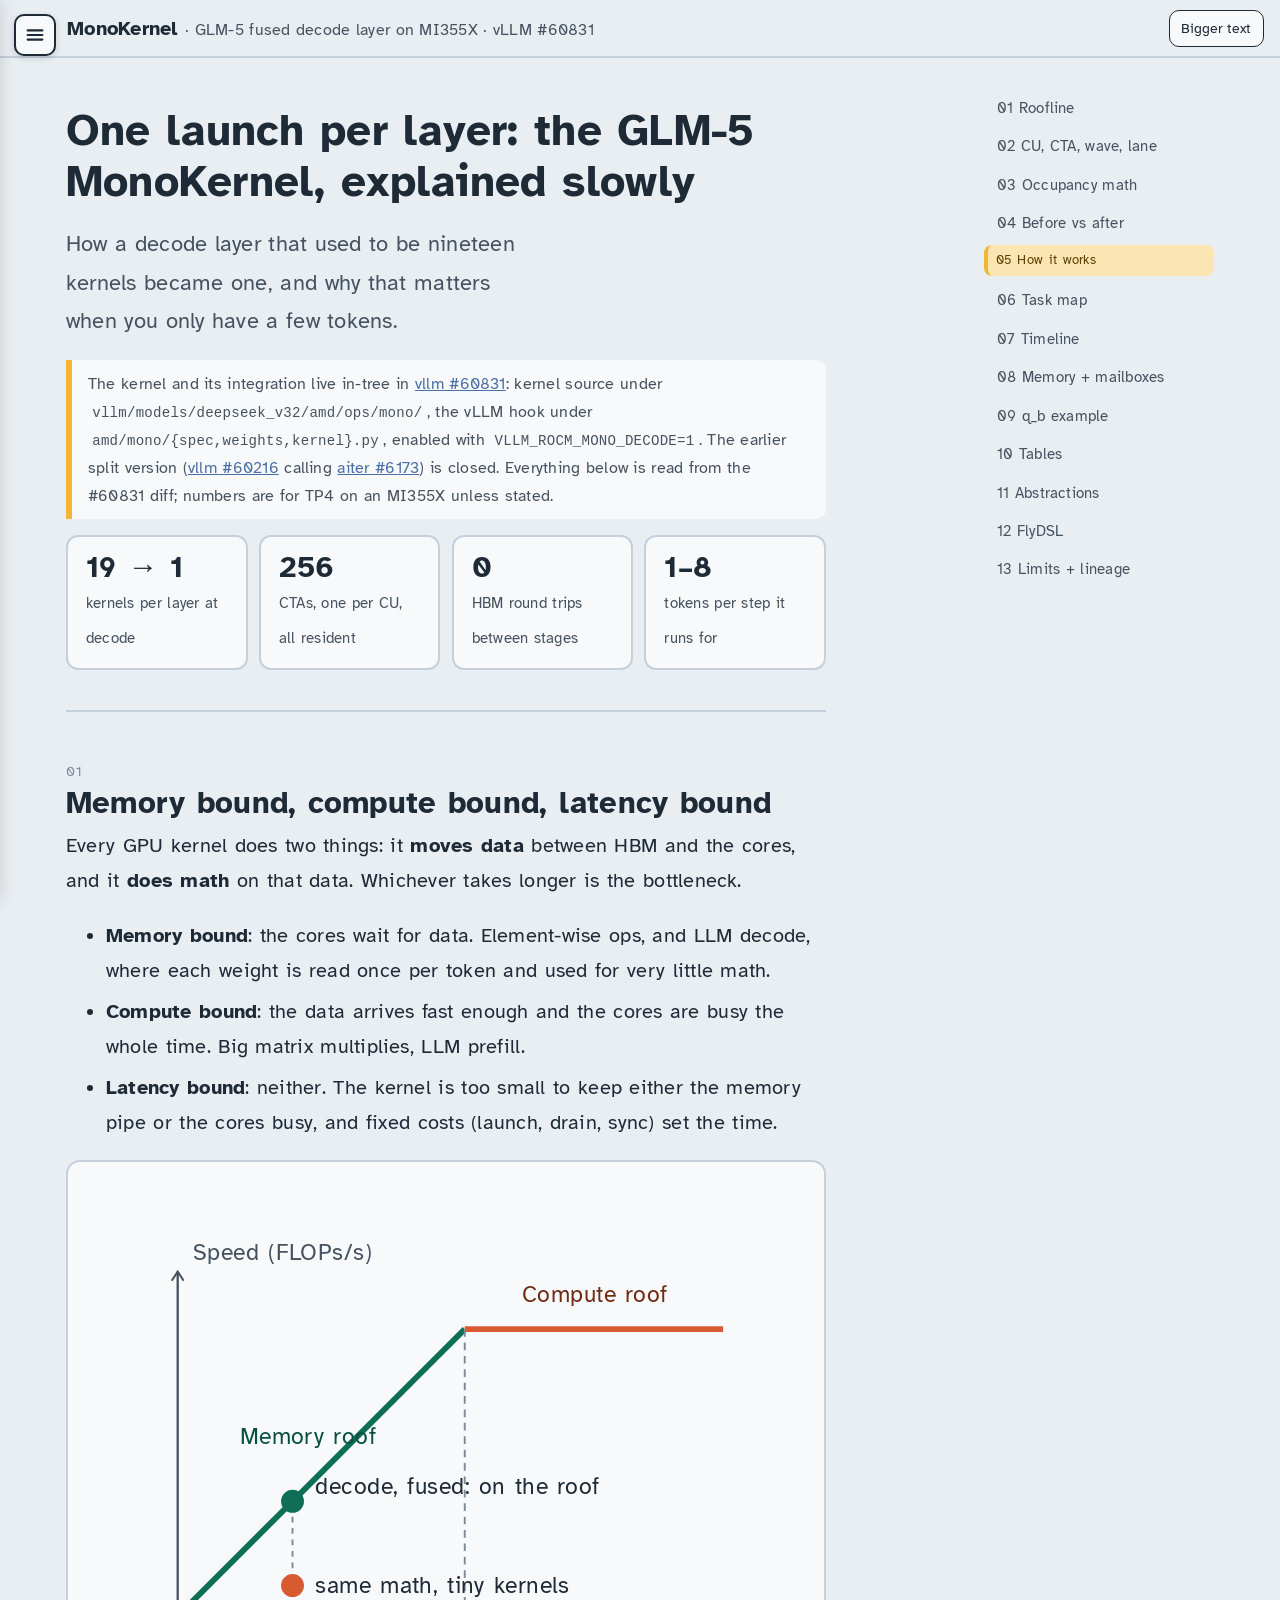
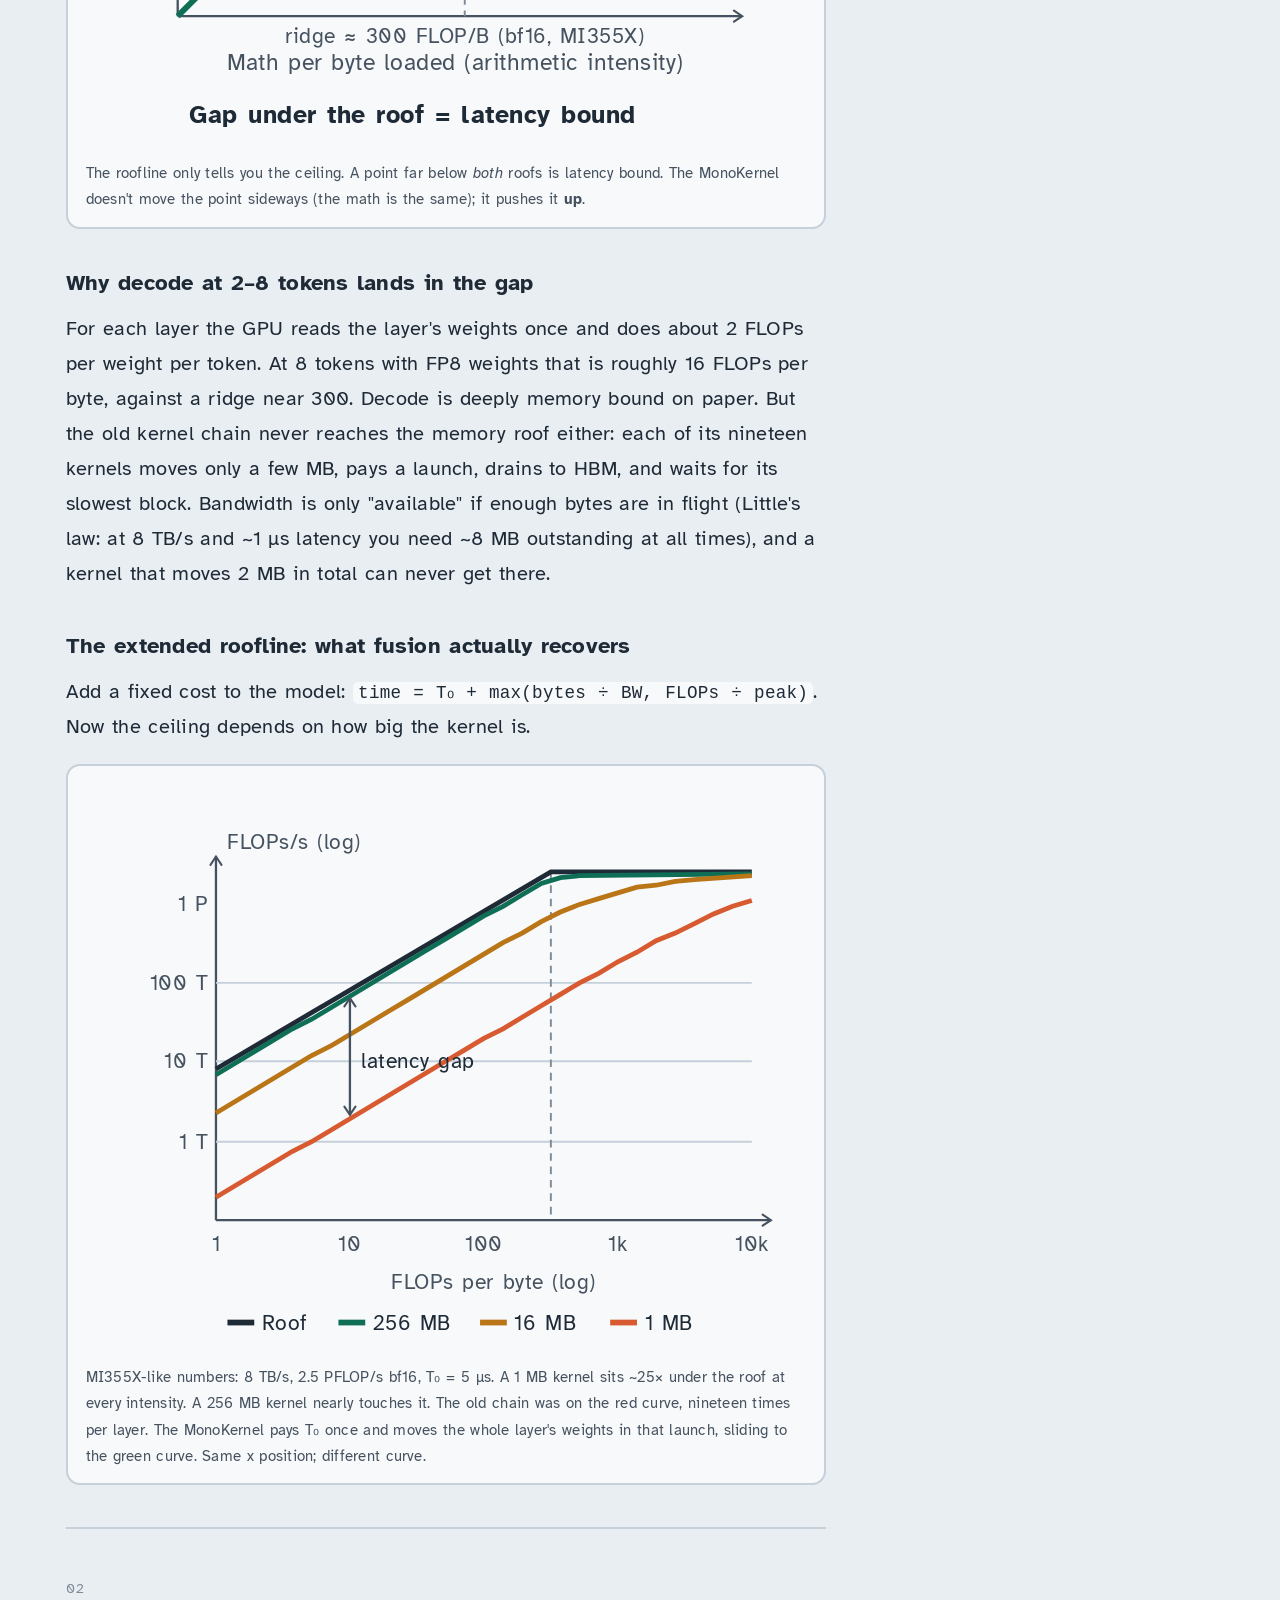
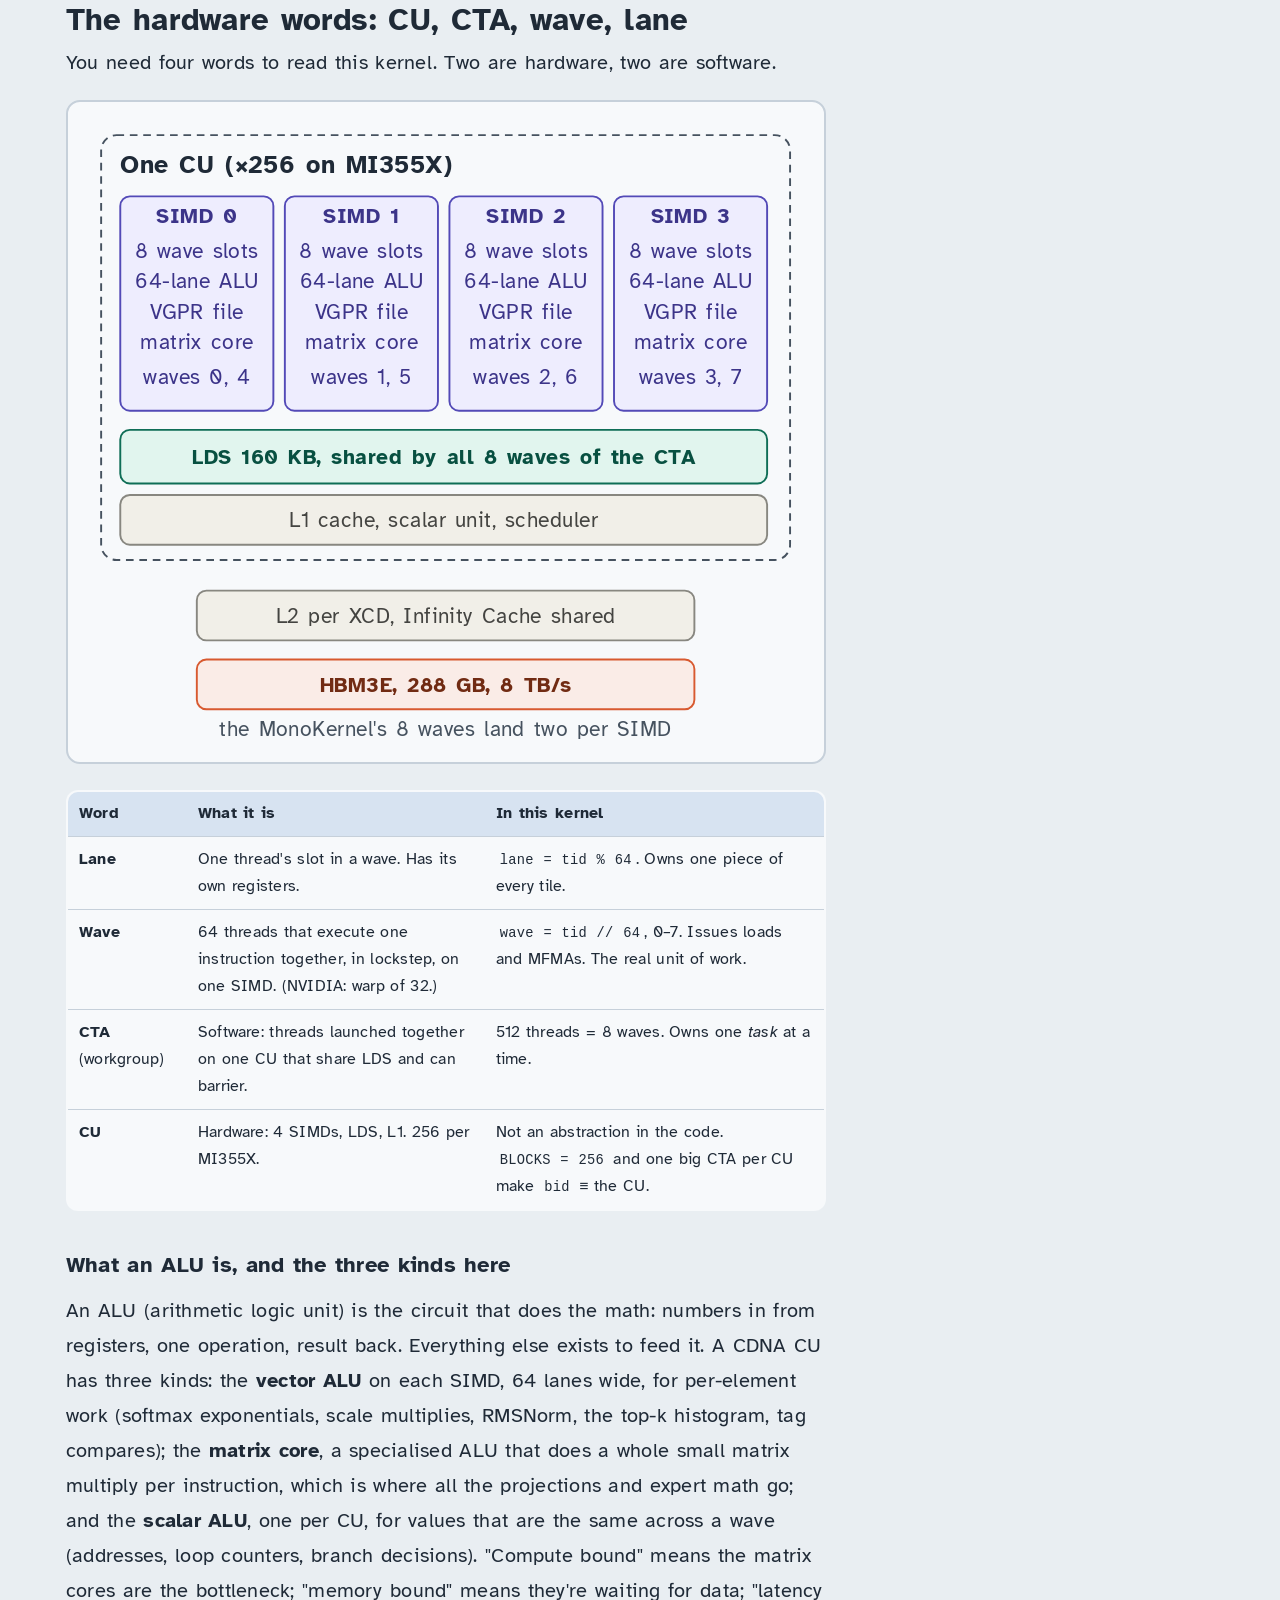
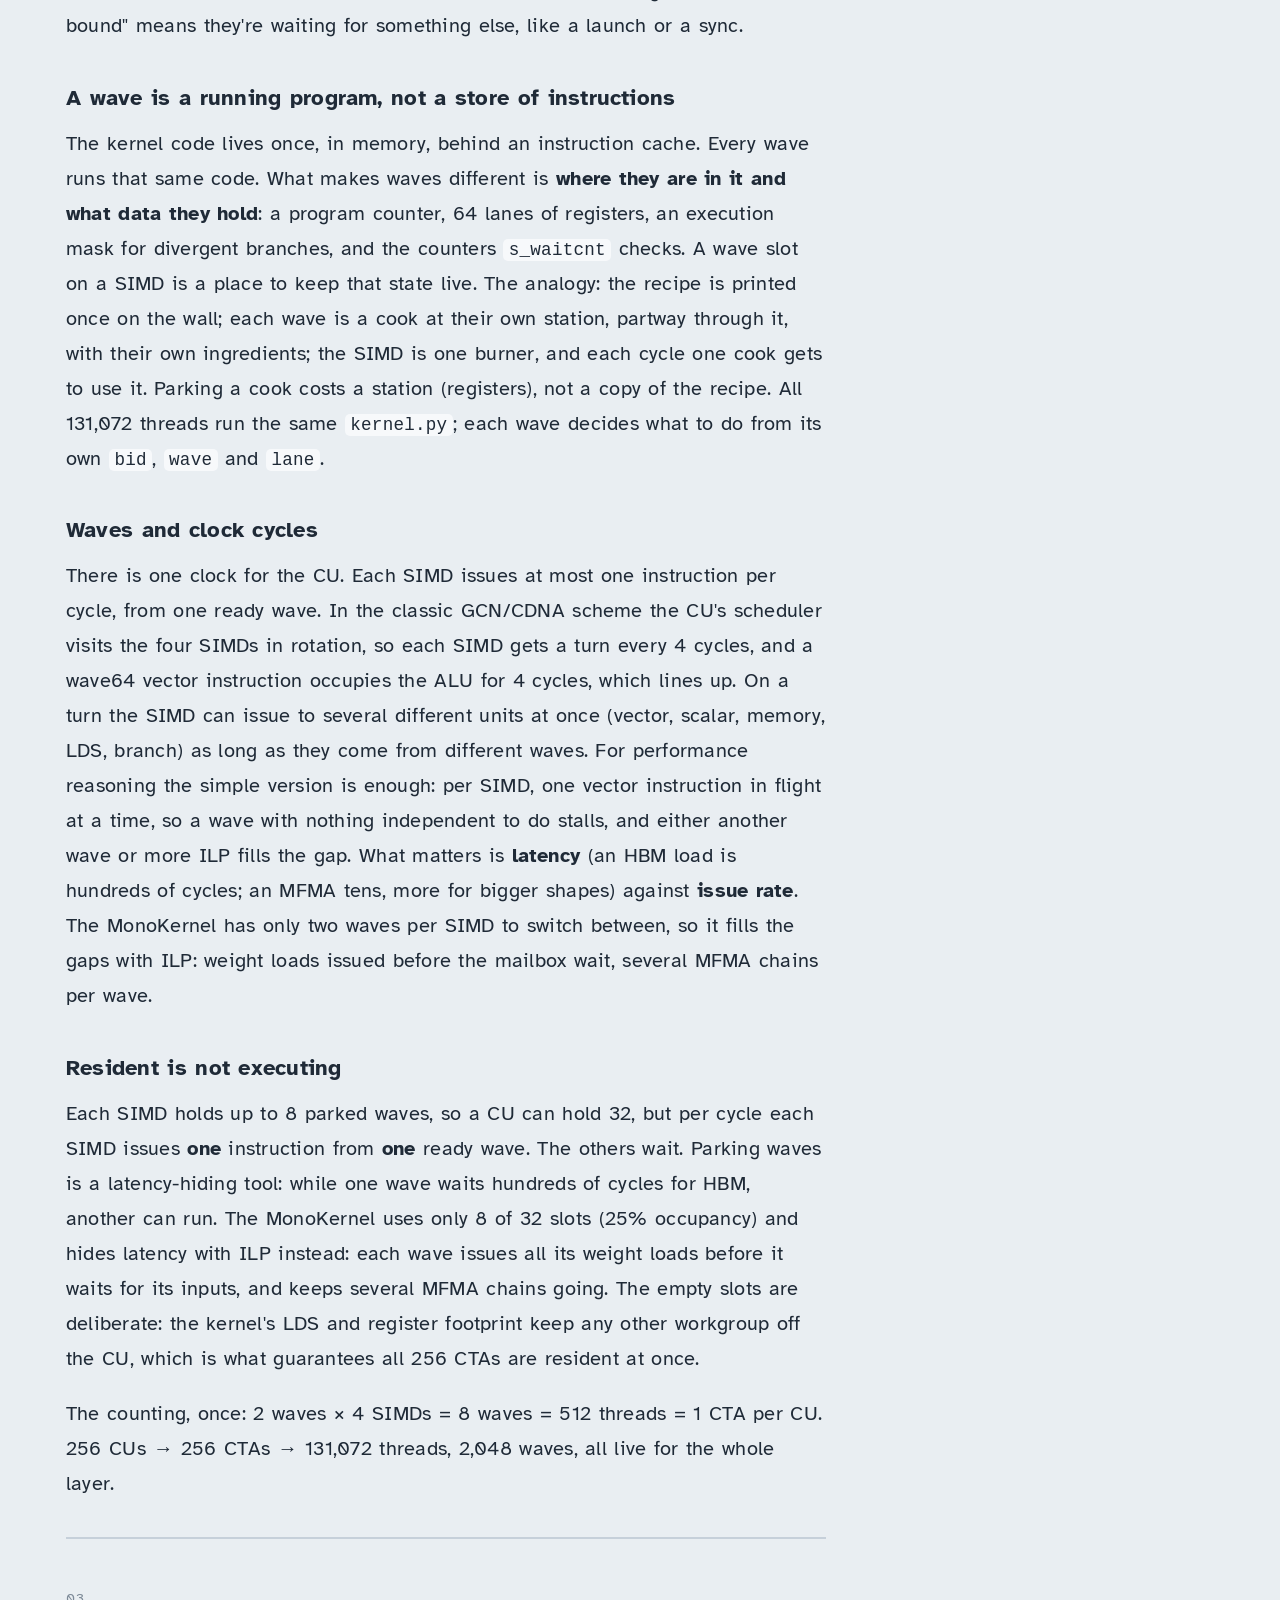
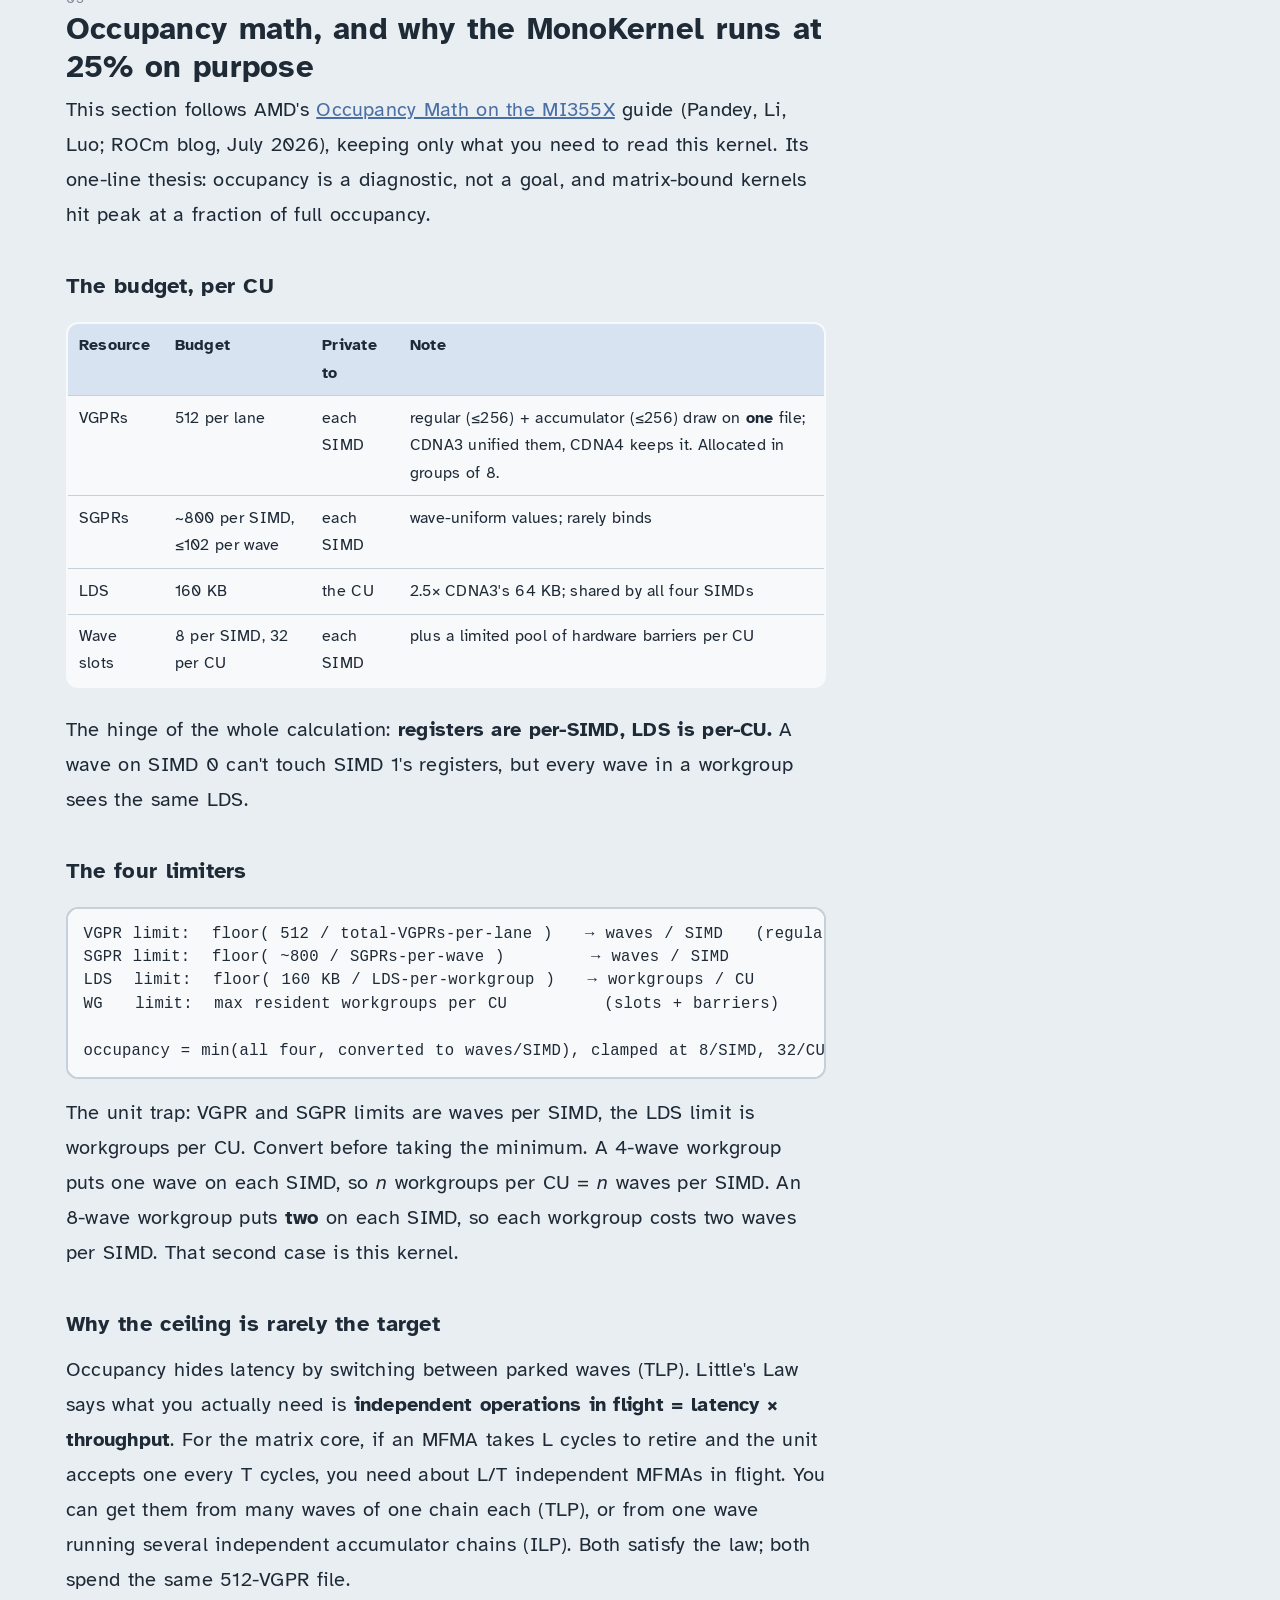
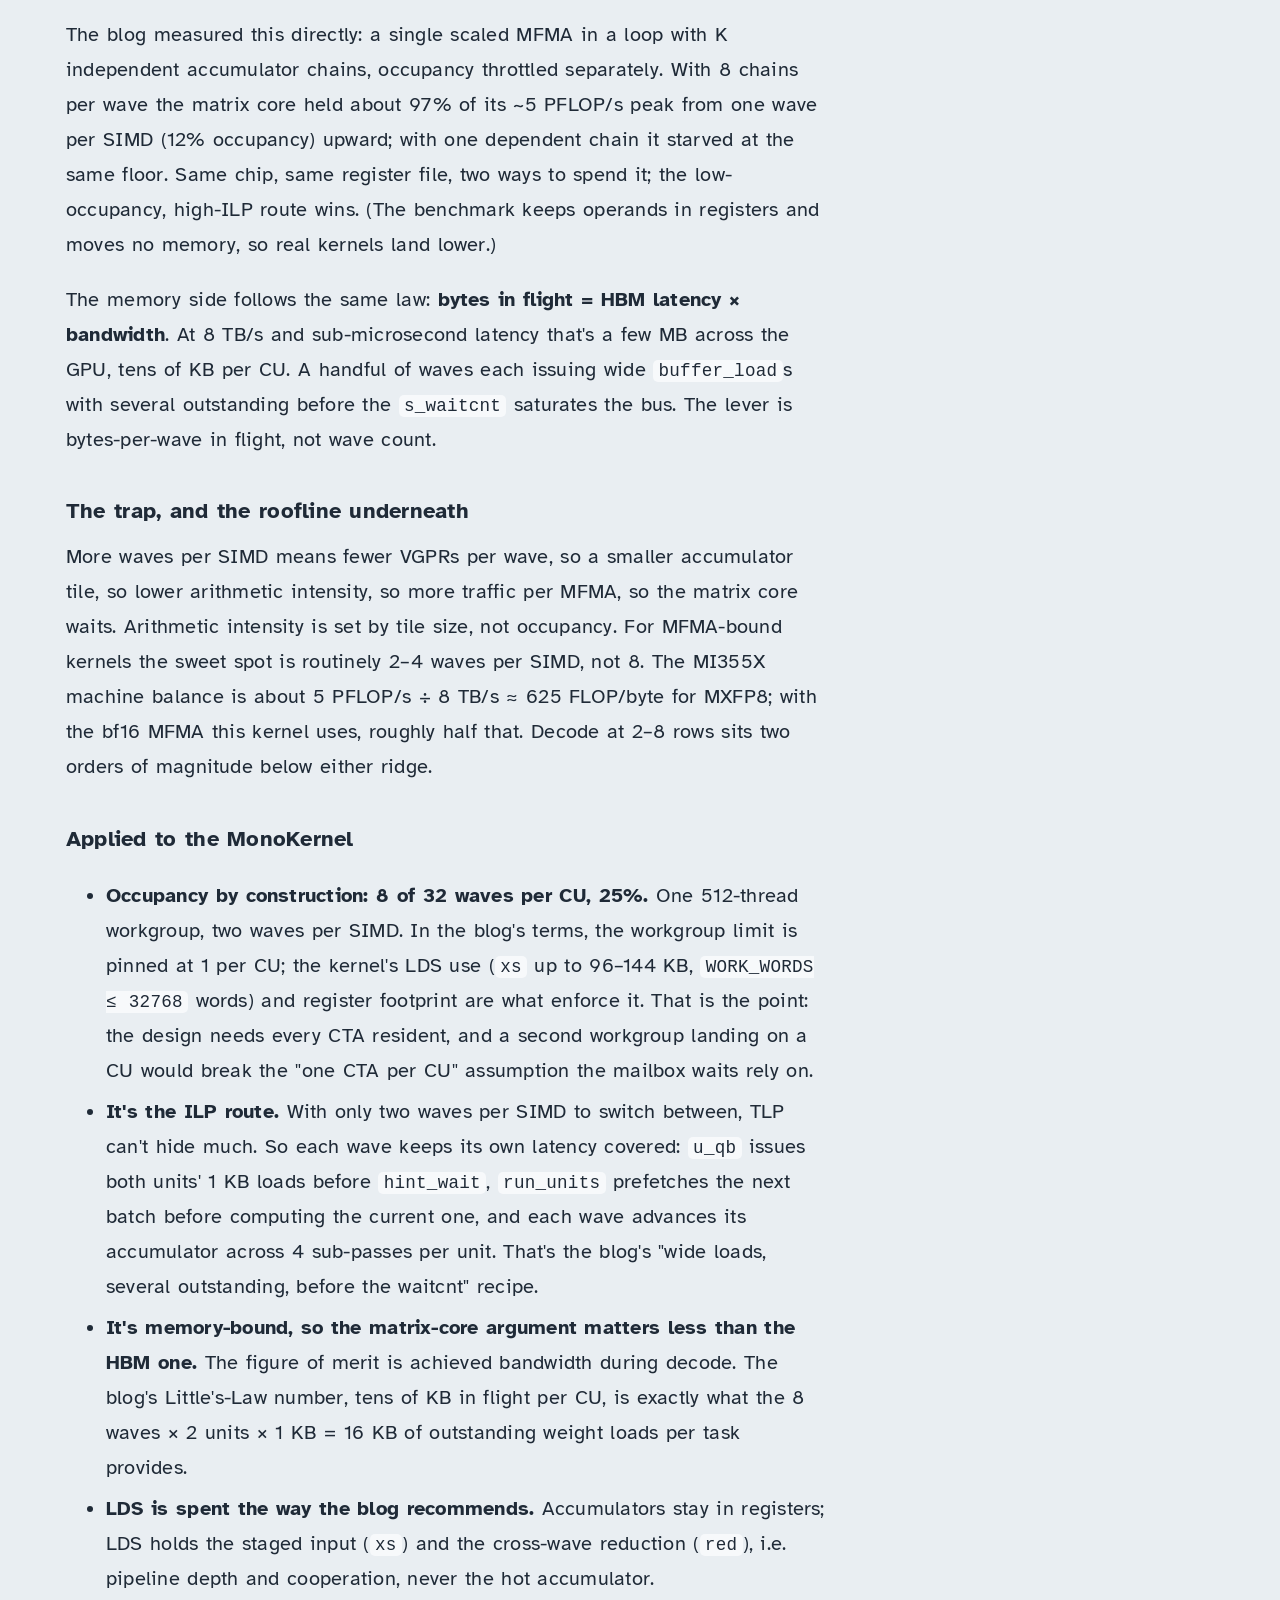
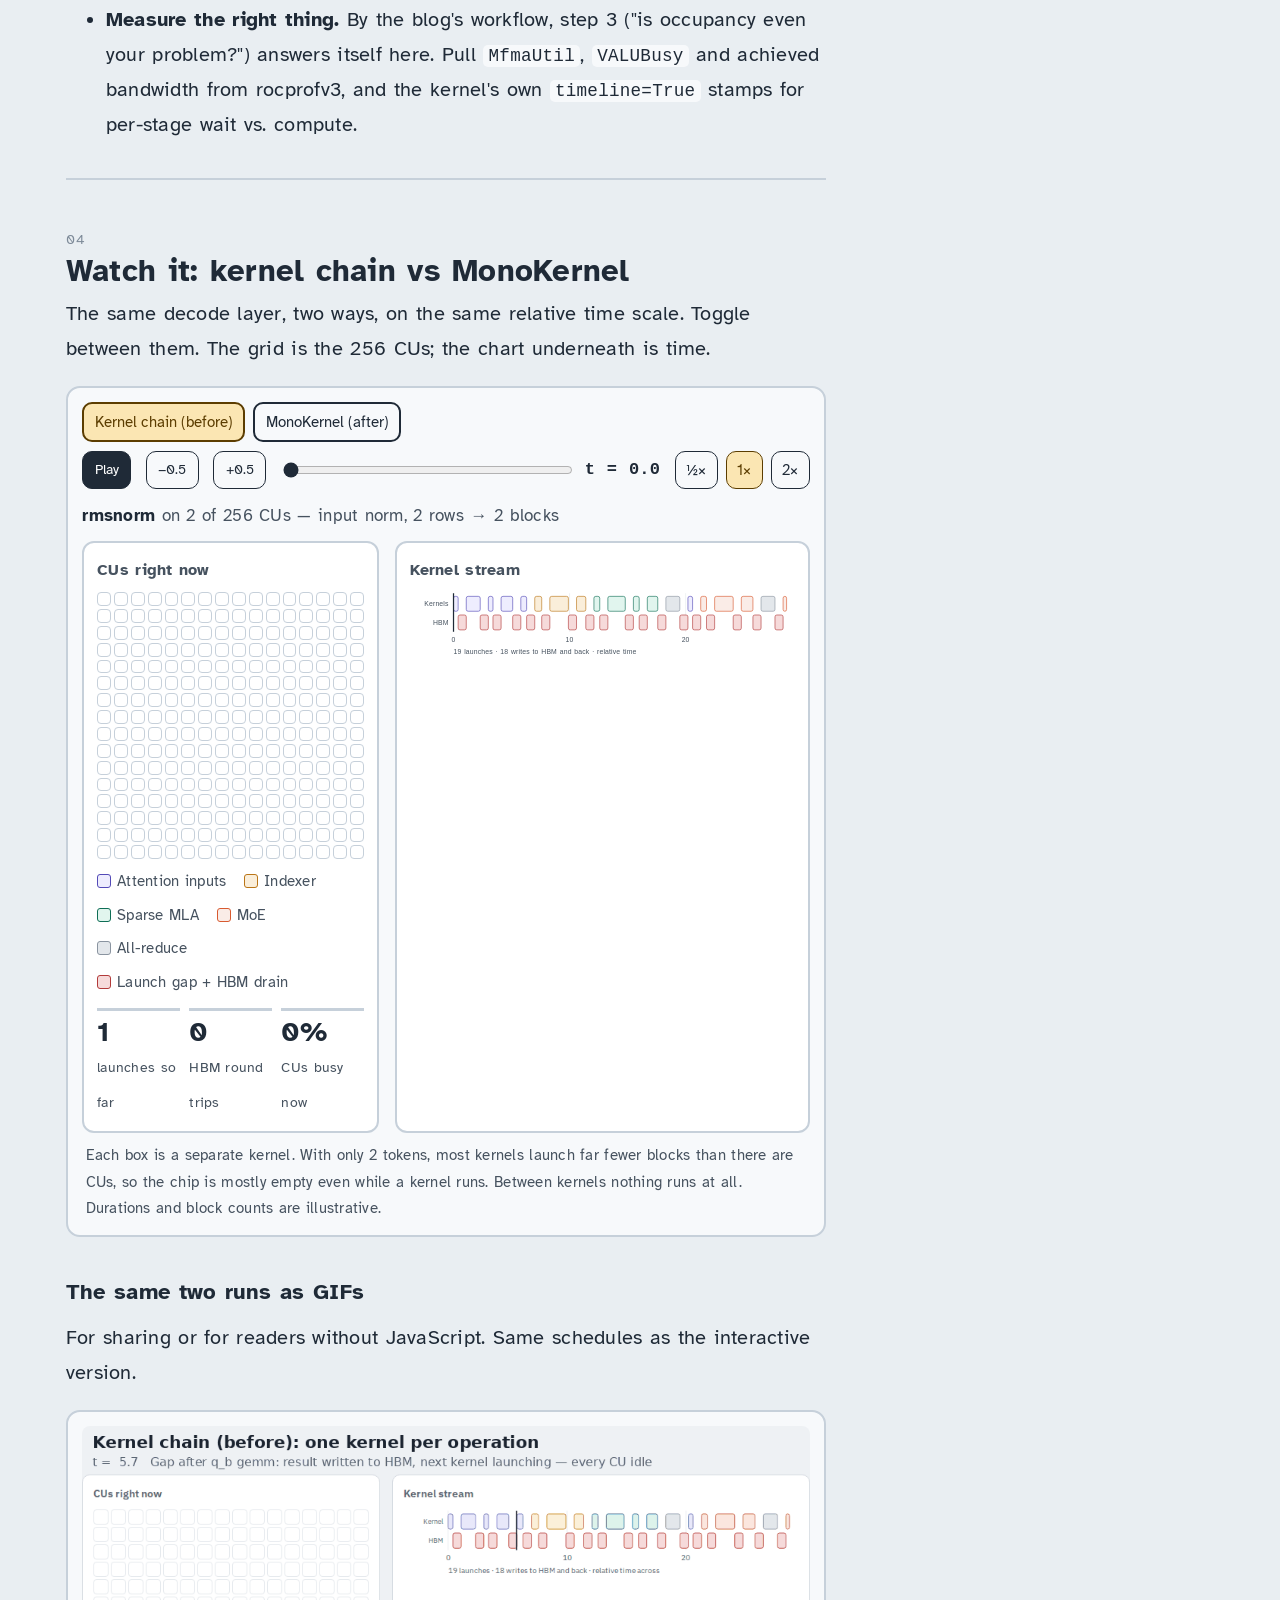
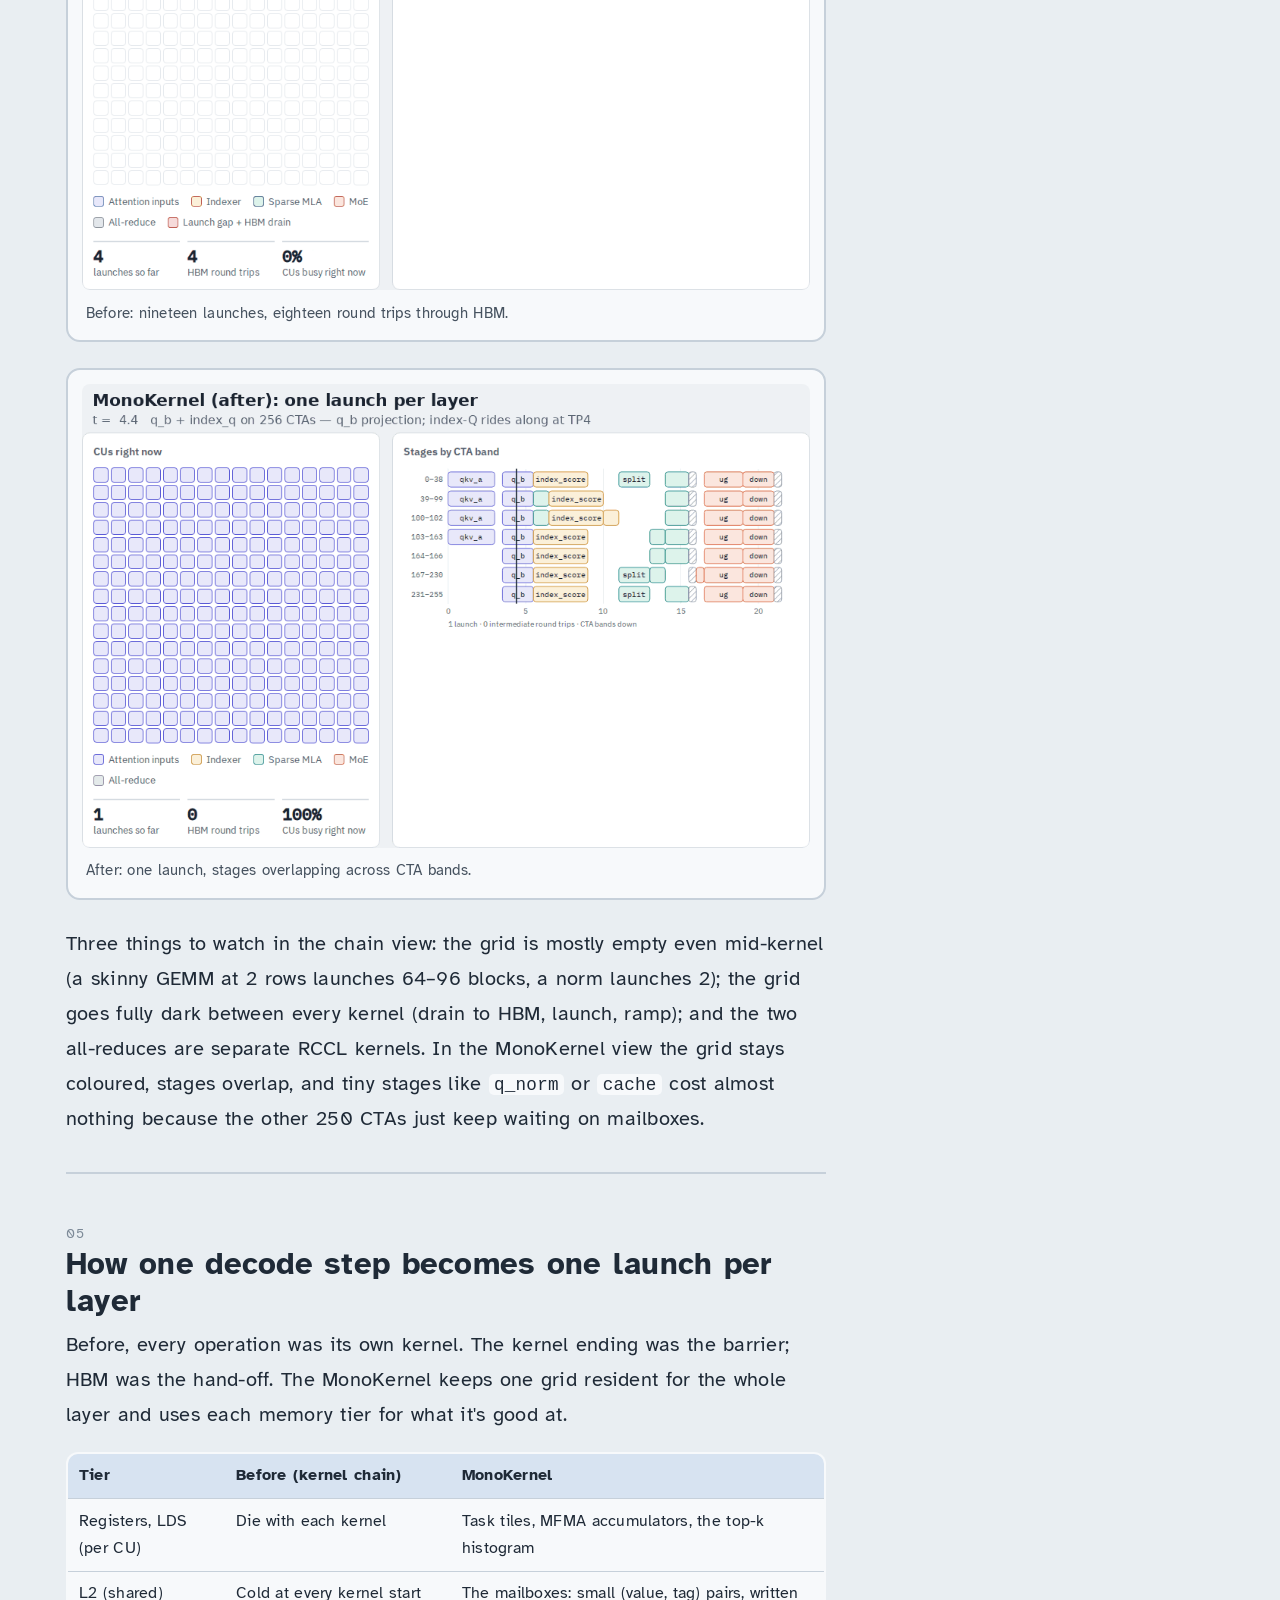
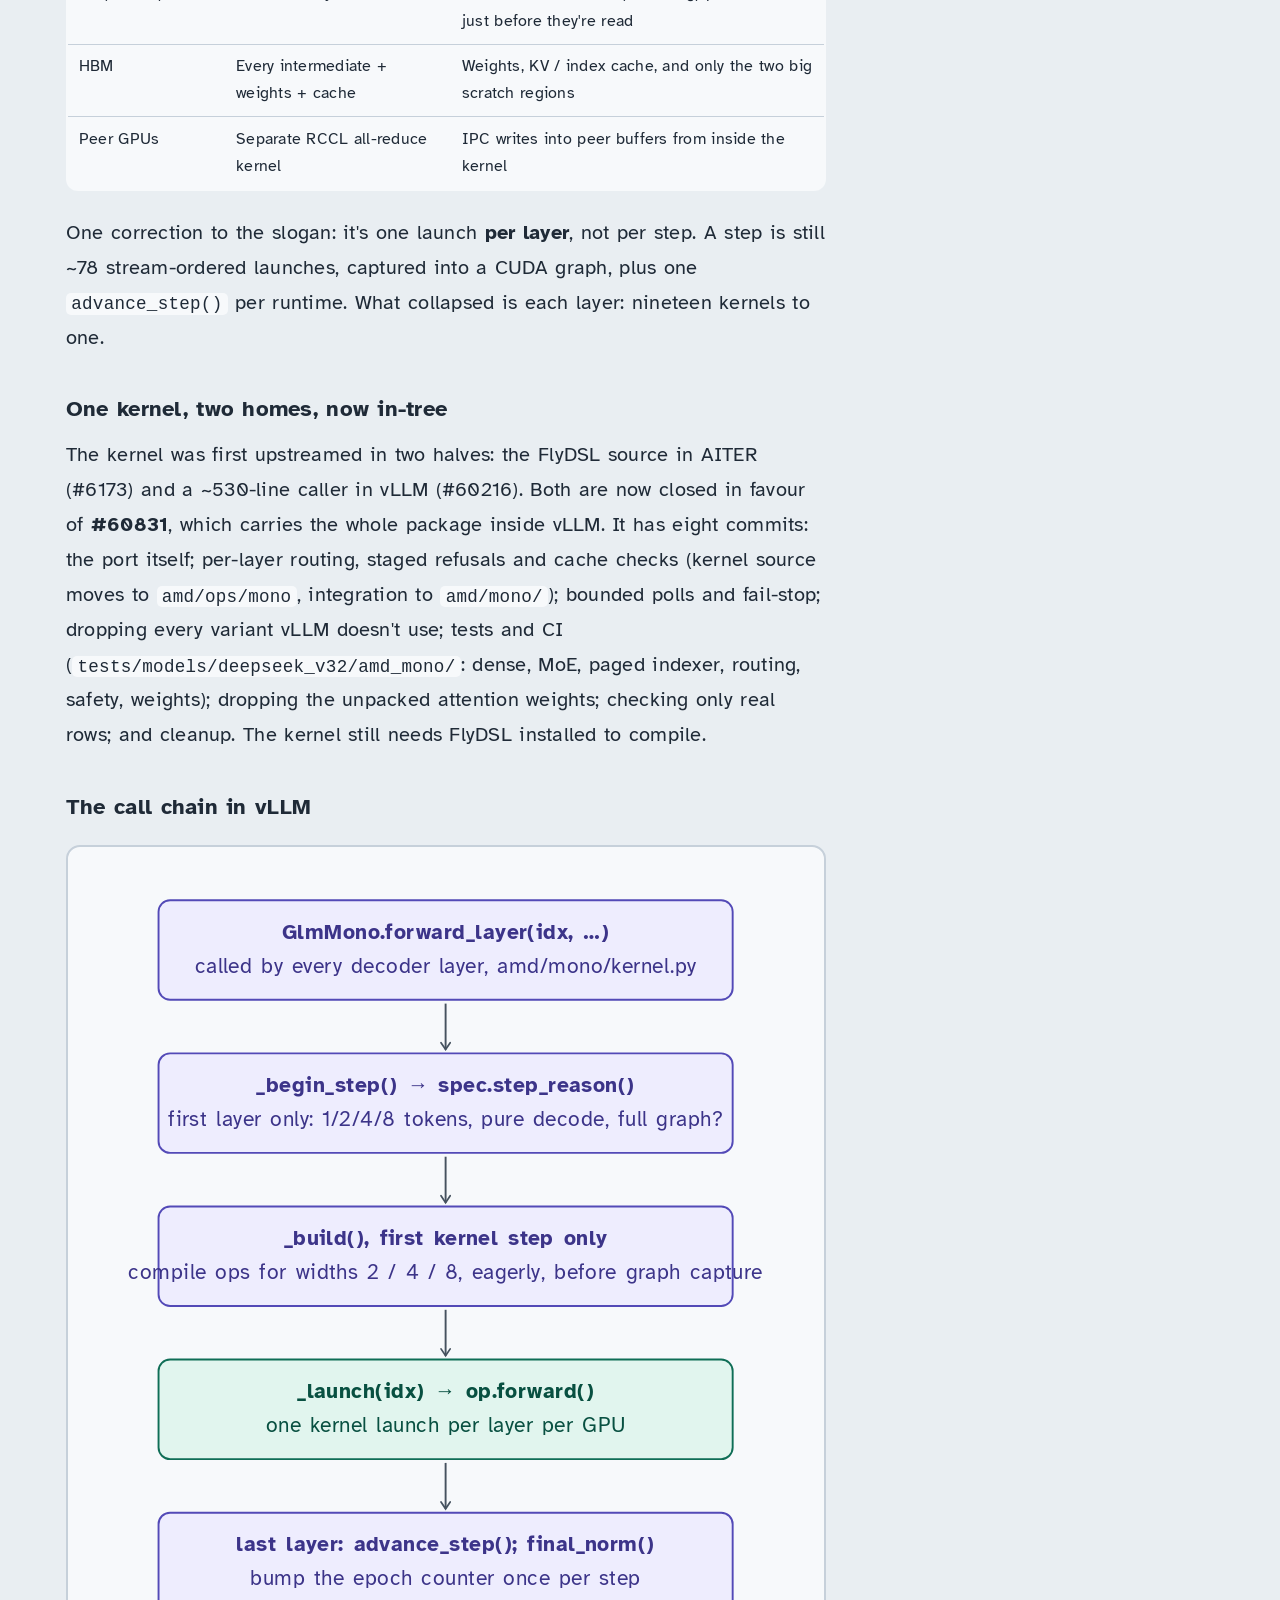
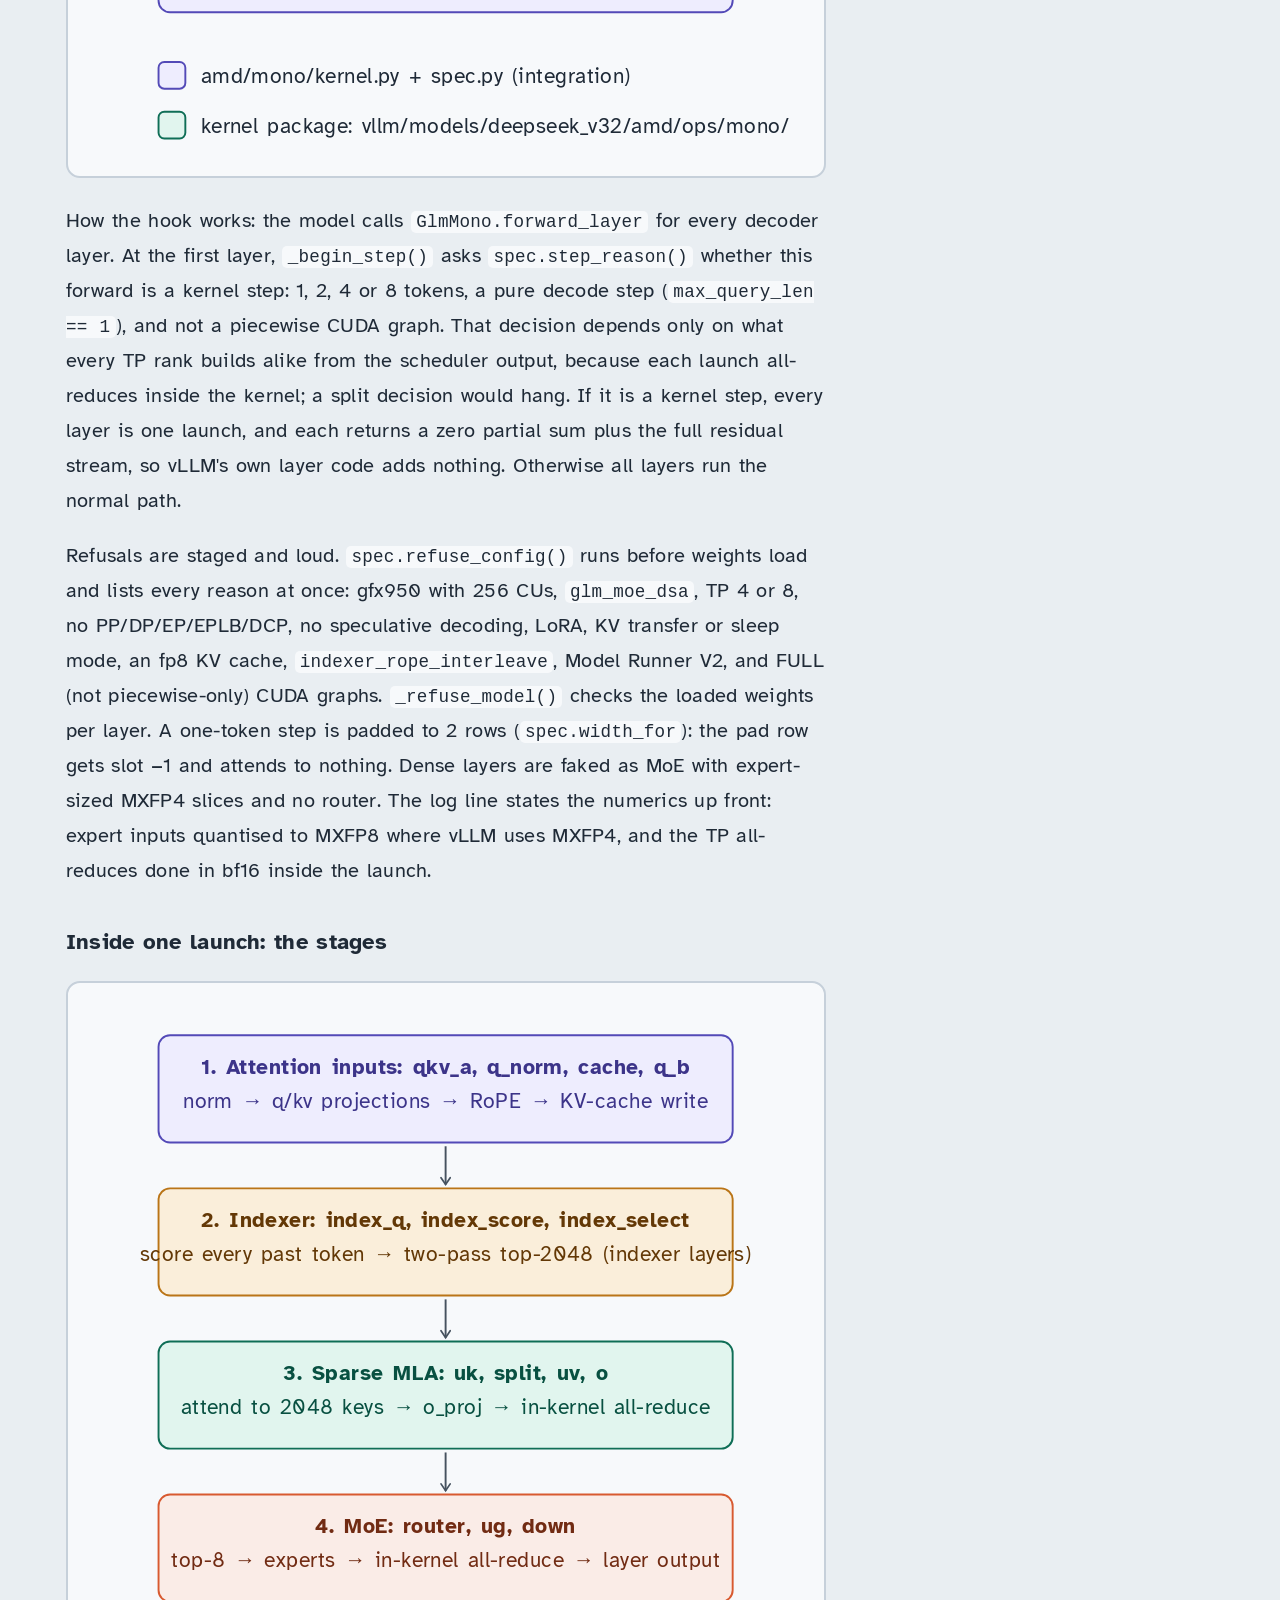
==== commit 9303179b: "Add MonoKernel explainer and intro pages; link them from the site menu" ====
--- a/monokernel/index.html
+++ b/monokernel/index.html
@@ -3,7 +3,9 @@
 <head>
 <meta charset="utf-8">
 <meta name="viewport" content="width=device-width, initial-scale=1">
-<title>GLM-5.2 home — explained slowly, a guided film</title>
+<title>GLM-5 MonoKernel — one launch per layer, explained slowly</title>
+<link rel="preconnect" href="https://fonts.googleapis.com">
+<link href="https://fonts.googleapis.com/css2?family=Atkinson+Hyperlegible:ital,wght@0,400;0,700;1,400&display=swap" rel="stylesheet">
 <style>
 /* Shared side-panel navigation for the GLM-5.2 site */
 .gnav-btn{position:fixed;top:14px;left:14px;z-index:1000;width:42px;height:42px;border-radius:10px;border:2px solid #1F2A37;background:#F7F9FB;color:#1F2A37;cursor:pointer;display:flex;align-items:center;justify-content:center;padding:0;box-shadow:0 2px 6px rgba(0,0,0,.15)}
@@ -26,929 +28,712 @@
 .gnav-foot{margin-top:auto;padding:12px 16px 16px;font-size:.78em;color:#46525F;border-top:2px solid #C6D0DA}
 .gnav-foot a{color:#4A6FA5}
 
-</style>
-<link rel="preconnect" href="https://fonts.googleapis.com">
-<link href="https://fonts.googleapis.com/css2?family=Atkinson+Hyperlegible:ital,wght@0,400;0,700;1,400&display=swap" rel="stylesheet">
-<style>
 :root{
   --paper:#E9EEF2; --sheet:#F7F9FB; --ink:#1F2A37; --ink2:#46525F; --muted:#7D8A98;
   --line:#C6D0DA; --hl:#F2B632; --hl-soft:#FBE6B3; --hl-ink:#5C3D00;
   --done:#1E8C7A; --done-soft:#D3EEE7; --att:#4A6FA5; --att-soft:#D7E3F1; --idle:#FFFFFF;
+  --attn:#534AB7; --attn-bg:#EEEDFE; --idx:#BA7517; --idx-bg:#FAEEDA; --mla:#0F6E56; --mla-bg:#E1F5EE; --moe:#D85A30; --moe-bg:#FAECE7; --red:#8A94A0; --red-bg:#E3E7EB; --hbm:#B23A3A; --hbm-bg:#F6DADA;
   --fs:20px; --lh:1.75;
 }
 *{box-sizing:border-box}
 html{scroll-behavior:smooth}
 body{margin:0;background:var(--paper);color:var(--ink);font-family:"Atkinson Hyperlegible",Verdana,"Segoe UI",sans-serif;font-size:var(--fs);line-height:var(--lh);letter-spacing:.012em;word-spacing:.06em}
 body.big{--fs:24px;--lh:1.9}
-body.huge{--fs:28px;--lh:2}
 a{color:var(--att)}
 button{font:inherit;font-size:.85em;padding:.5em 1em;border-radius:10px;border:2px solid var(--ink);background:var(--sheet);color:var(--ink);cursor:pointer}
 button:hover{background:#fff}
-button:focus-visible,a:focus-visible{outline:3px solid var(--hl);outline-offset:3px}
+button:focus-visible,a:focus-visible,input:focus-visible{outline:3px solid var(--hl);outline-offset:3px}
 button.primary{background:var(--ink);color:#fff}
 button.primary:hover{background:#0F1720}
 button.small{font-size:.72em;padding:.35em .8em;border-width:1.5px}
+button[aria-pressed="true"]{background:var(--hl-soft);border-color:var(--hl-ink);color:var(--hl-ink)}
 .bar{position:sticky;top:0;z-index:20;background:var(--paper);border-bottom:2px solid var(--line);padding:.6rem 1rem .6rem 4.2rem;display:flex;flex-wrap:wrap;gap:.5rem;align-items:center}
 .bar .grow{flex:1}
 .bar .stat{font-size:.8em;color:var(--ink2)}
-.wrap{display:grid;grid-template-columns:210px minmax(0,1fr) auto;gap:1.6rem;max-width:1680px;margin:0 auto;padding:0 1rem 6rem}
-aside.model{position:sticky;top:76px;align-self:start;padding-top:1rem;font-size:.78em}
-aside.model .mlabel{color:var(--muted);letter-spacing:.05em;text-transform:uppercase;font-size:.85em}
-aside.model .mchap{font-weight:700;margin:.2em 0 .6em;min-height:1.4em;color:var(--hl-ink)}
-aside.model svg{height:calc(100vh - 168px);width:auto;max-width:42vw;display:block}
-aside.model .box.on{fill:var(--hl);stroke:var(--hl-ink)}
-aside.model .box.col.on{fill:var(--hl-soft)}
-aside.model g[data-ch]{cursor:pointer}
-aside.model .mhint{color:var(--muted);margin-top:.5em}
-nav.rail{position:sticky;top:64px;align-self:start;font-size:.78em;padding-top:1.5rem}
+.wrap{display:grid;grid-template-columns:minmax(0,1fr) auto;gap:1.6rem;max-width:1180px;margin:0 auto;padding:0 1rem 6rem}
+nav.rail{position:sticky;top:64px;align-self:start;font-size:.74em;padding-top:1.5rem;width:230px}
 nav.rail ol{list-style:none;margin:0;padding:0}
 nav.rail li{margin:.15em 0}
 nav.rail a{display:block;padding:.35em .6em;border-radius:8px;color:var(--ink2);text-decoration:none;border-left:4px solid transparent}
 nav.rail a.now{background:var(--hl-soft);color:var(--hl-ink);border-left-color:var(--hl)}
-nav.rail a.done{border-left-color:var(--done)}
-main{max-width:700px}
+@media (max-width:900px){.wrap{grid-template-columns:1fr}nav.rail{display:none}.bar .stat{display:none}}
+main{max-width:760px;min-width:0}
 header.hero{padding:3rem 0 1rem}
-header.hero h1{font-size:2.3em;line-height:1.15;margin:0 0 .4em;font-weight:700}
-header.hero p.lead{font-size:1.1em;color:var(--ink2);max-width:32ch;margin:0 0 1.2rem}
-.hero-actions{display:flex;gap:.6rem;flex-wrap:wrap;margin-bottom:1rem}
-.notice{font-size:.8em;color:var(--ink2);background:var(--sheet);border-left:6px solid var(--hl);padding:.6em 1em;border-radius:0 10px 10px 0}
+header.hero h1{font-size:2.2em;line-height:1.15;margin:0 0 .4em;font-weight:700}
+header.hero p.lead{font-size:1.1em;color:var(--ink2);max-width:34ch;margin:0 0 1.2rem}
+.notice{font-size:.8em;color:var(--ink2);background:var(--sheet);border-left:6px solid var(--hl);padding:.6em 1em;border-radius:0 10px 10px 0;margin:1rem 0}
 section.ch{padding:3rem 0 1rem;border-top:2px solid var(--line);scroll-margin-top:70px}
 section.ch h2{font-size:1.55em;line-height:1.2;margin:0 0 .2em}
+section.ch h3{font-size:1.1em;margin:1.6em 0 .4em}
 section.ch .num{font-size:.7em;color:var(--muted);letter-spacing:.05em}
-.controls{display:flex;gap:.5rem;flex-wrap:wrap;margin:.6rem 0 1.2rem}
 p{margin:0 0 1em;max-width:62ch}
-.say .s{border-radius:4px;padding:0 .1em}
-.say .s.on{background:var(--hl-soft);box-shadow:0 0 0 3px var(--hl-soft)}
-.say .s.did{color:var(--ink2)}
-.stage{background:var(--sheet);border:2px solid var(--line);border-radius:14px;padding:.8rem;margin:1.2rem 0 1.6rem;scroll-margin-top:84px}
+ul,ol{max-width:62ch}
+li{margin:.3em 0}
+code{font-family:ui-monospace,Menlo,Consolas,monospace;font-size:.88em;background:var(--sheet);padding:.05em .3em;border-radius:5px}
+pre{font-family:ui-monospace,Menlo,Consolas,monospace;font-size:.78em;line-height:1.5;background:var(--sheet);border:2px solid var(--line);border-radius:12px;padding:.9em 1em;overflow-x:auto;max-width:100%}
+.stage{background:var(--sheet);border:2px solid var(--line);border-radius:14px;padding:.9rem;margin:1.2rem 0 1.6rem;scroll-margin-top:84px}
 .stage svg{width:100%;height:auto;display:block}
 .stage .cap{font-size:.75em;color:var(--ink2);margin:.6rem .2rem 0}
 .numcards{display:grid;grid-template-columns:repeat(auto-fit,minmax(150px,1fr));gap:.7rem;margin:1rem 0 1.5rem}
-.numcards div{background:var(--sheet);border:2px solid var(--line);border-radius:12px;padding:.8rem}
-.numcards b{display:block;font-size:1.4em;line-height:1.2}
-.numcards span{font-size:.72em;color:var(--ink2)}
-table{border-collapse:collapse;font-size:.82em;width:100%;margin:1rem 0 1.5rem}
-th,td{text-align:left;padding:.5em .6em;border-bottom:1.5px solid var(--line);vertical-align:top}
-th{color:var(--ink2);font-weight:700}
-.qa{background:var(--sheet);border:2px solid var(--line);border-radius:12px;padding:1rem 1.2rem;margin:0 0 1rem}
-.qa b{display:block;margin-bottom:.3em}
-.qa p{font-size:.9em;margin:0}
-svg text{font-family:inherit;font-size:14px;fill:var(--ink)}
-svg text.small{font-size:12px;fill:var(--ink2)}
-svg text.bold{font-weight:700}
-svg .box{fill:var(--idle);stroke:var(--line);stroke-width:1.5}
-svg .box.on{fill:var(--hl);stroke:var(--hl-ink)}
-svg .box.col.on{fill:var(--hl-soft)}
-svg .box.done{fill:var(--done-soft);stroke:var(--done)}
-svg .box.att{fill:var(--att-soft);stroke:var(--att)}
-svg .arr{stroke:var(--ink2);stroke-width:1.5;fill:none}
-svg .wire{stroke:var(--done);stroke-width:2;fill:none;stroke-dasharray:6 5}
-svg .wlit{stroke:var(--hl-ink)!important;stroke-width:3.5!important}
-svg .slot{fill:var(--sheet);stroke:var(--line);stroke-width:1.5}
-svg .slot.main{fill:var(--att-soft);stroke:var(--att)}
-svg .slot.draft{fill:#fff;stroke:var(--muted);stroke-dasharray:4 3}
-svg .slot.ok{fill:var(--done-soft);stroke:var(--done)}
-svg .slot.fix{fill:var(--hl-soft);stroke:var(--hl-ink)}
-@media (max-width:1180px){
-  .wrap{grid-template-columns:230px minmax(0,1fr);max-width:1080px;gap:2rem}
-  aside.model{display:none}
-}
-@media (max-width:820px){
-  .wrap{grid-template-columns:1fr;gap:0}
-  nav.rail{position:static;padding:1rem 0 0}
-  nav.rail ol{display:flex;flex-wrap:wrap;gap:.3em}
-  nav.rail a{border-left:none;border-bottom:4px solid transparent;padding:.3em .5em}
-  nav.rail a.now{border-bottom-color:var(--hl)}
-  header.hero h1{font-size:1.8em}
-}
-@media (prefers-reduced-motion:reduce){html{scroll-behavior:auto}}
-
-/* ---- built-for highlights ---- */
-.builtfor{margin:1.2rem 0 2.4rem;scroll-margin-top:80px}
-.builtfor .why{font-size:1.05em;background:var(--hl-soft);border-left:6px solid var(--hl);padding:.8em 1.1em;border-radius:0 12px 12px 0;max-width:62ch}
-.hl-grid{display:grid;grid-template-columns:repeat(auto-fit,minmax(240px,1fr));gap:.8rem;margin:1.1rem 0 .8rem}
-.hl{background:var(--sheet);border:2px solid var(--line);border-radius:14px;padding:.85rem 1rem}
-.hl .t{font-weight:700;margin:0 0 .3em;display:flex;align-items:baseline;gap:.45em;flex-wrap:wrap}
-.hl .big{font-size:1.5em;color:var(--hl-ink)}
-.hl p{margin:.2em 0 0;font-size:.86em;color:var(--ink2);line-height:1.55}
-.hl.star{border-color:var(--hl-ink);box-shadow:0 0 0 4px var(--hl-soft)}
-.hl.star .tag{font-size:.68em;background:var(--hl);color:var(--ink);border-radius:999px;padding:.15em .7em;font-weight:700;letter-spacing:.04em}
-.builtfor .fine{font-size:.78em;color:var(--muted);margin:.4rem 0 0}
+.numcard{background:var(--sheet);border:2px solid var(--line);border-radius:12px;padding:.7em .9em}
+.numcard b{display:block;font-size:1.5em;line-height:1.1}
+.numcard span{font-size:.75em;color:var(--ink2)}
+table{border-collapse:collapse;width:100%;font-size:.78em;margin:1rem 0 1.5rem;background:var(--sheet);border:2px solid var(--line);border-radius:12px;overflow:hidden}
+.tbl{overflow-x:auto;margin:1rem 0 1.5rem}
+.tbl table{margin:0}
+th,td{text-align:left;padding:.55em .7em;border-bottom:1px solid var(--line);vertical-align:top}
+th{background:var(--att-soft);color:var(--ink);font-weight:700}
+tr:last-child td{border-bottom:0}
+td code{white-space:nowrap}
+.key{display:inline-block;padding:.05em .5em;border-radius:6px;font-size:.85em;border:1.5px solid}
+.k-a{background:var(--attn-bg);border-color:var(--attn);color:#3C3489}
+.k-i{background:var(--idx-bg);border-color:var(--idx);color:#633806}
+.k-m{background:var(--mla-bg);border-color:var(--mla);color:#085041}
+.k-e{background:var(--moe-bg);border-color:var(--moe);color:#712B13}
+.legend{display:flex;flex-wrap:wrap;gap:.5em 1.2em;font-size:.75em;color:var(--ink2);margin:.6em 0}
+.legend span{display:inline-flex;align-items:center;gap:.4em}
+.sw{width:14px;height:14px;border-radius:3px;border:1.5px solid;display:inline-block}
+/* widgets */
+.controls{display:flex;flex-wrap:wrap;align-items:center;gap:.6rem .9rem;margin:.4rem 0 .8rem}
+.scrub{display:flex;align-items:center;gap:.6rem;flex:1 1 220px;min-width:200px}
+input[type=range]{flex:1;accent-color:var(--ink)}
+.tv{min-width:4.2em;text-align:right;font-weight:700;font-size:.85em;font-family:ui-monospace,Menlo,monospace}
+.grid16{display:grid;grid-template-columns:repeat(16,minmax(0,1fr));gap:3px}
+.cell{aspect-ratio:1;border-radius:4px;border:1.5px solid var(--line);background:transparent;padding:0;min-height:0;cursor:pointer;font-size:10px;display:flex;align-items:center;justify-content:center;overflow:hidden;color:var(--ink2)}
+.cell[aria-pressed="true"]{outline:3px solid var(--ink);outline-offset:-3px}
+.two{display:grid;grid-template-columns:minmax(0,5fr) minmax(0,7fr);gap:1rem}
+@media (max-width:760px){.two{grid-template-columns:1fr}}
+.panel{background:#fff;border:2px solid var(--line);border-radius:12px;padding:.8rem}
+.panel h4{margin:0 0 .5rem;font-size:.8em;color:var(--ink2);font-weight:700}
+.stats{display:grid;grid-template-columns:repeat(3,minmax(0,1fr));gap:.6rem;margin-top:.8rem}
+.stat2{border-top:3px solid var(--line);padding-top:.3em}
+.stat2 b{font-size:1.4em;line-height:1.1;display:block}
+.stat2 span{font-size:.7em;color:var(--ink2)}
+.now{min-height:1.5em;font-size:.85em;color:var(--ink2);margin:.2em 0 .6em}
+.now b{color:var(--ink)}
+.chips{display:flex;flex-wrap:wrap;gap:.4em;margin-bottom:.6em}
+.chips button{font-size:.72em;padding:.3em .7em;border-width:1.5px;font-family:ui-monospace,Menlo,monospace}
+.walk{display:flex;flex-wrap:wrap;gap:.35em;align-items:center;font-size:.75em}
+.tk{display:inline-flex;align-items:center;height:1.9em;padding:0 .6em;border-radius:6px;border:1.5px solid;font-family:ui-monospace,Menlo,monospace}
+.gwrap{overflow-x:auto}
+.seg{display:flex;gap:.4em;flex-wrap:wrap}
+.seg button{font-size:.75em;padding:.3em .7em}
+.lbl{font-size:.8em;color:var(--ink2);min-width:4.2em}
+.rowctl{display:flex;align-items:center;gap:.6em;margin:.3em 0}
+.mrow{display:grid;grid-template-columns:12px minmax(0,1fr) 70px;gap:.6em;align-items:center;padding:.3em 0;border-bottom:1px solid var(--line);font-size:.78em}
+.mrow .nm{font-family:ui-monospace,Menlo,monospace}
+.mrow .fl{font-size:.85em;color:var(--ink2)}
+.mrow .sz{text-align:right}
+.ph{font-size:.85em;font-weight:700;margin:.9em 0 .3em}
+.barscale{display:flex;height:26px;border-radius:8px;overflow:hidden;border:1.5px solid var(--line)}
+footer{font-size:.75em;color:var(--ink2);padding:2rem 0;border-top:2px solid var(--line);margin-top:2rem}
 </style>
 </head>
 <body>
 <div class="bar">
-  <button class="primary" id="playAll">Play the whole film</button>
-  <button id="pauseBtn">Pause</button>
-  <button id="stopBtn">Stop</button>
-  <span class="grow"></span>
-  <label class="stat" for="voiceSel">Voice</label><select id="voiceSel" class="stat" style="font:inherit;font-size:.8em;max-width:220px;border-radius:8px;border:1.5px solid var(--ink);background:var(--sheet);color:var(--ink);padding:.3em .4em"><option value="">loading…</option></select><button class="small" id="voiceTest">Test</button>
-  <button class="small" id="sizeBtn">Text size</button>
-  <button class="small" id="speedBtn">Speed: normal</button>
+  <div class="grow"><b>MonoKernel</b> <span class="stat">· GLM-5 fused decode layer on MI355X · vLLM #60831</span></div>
+  <button class="small" onclick="document.body.classList.toggle('big')">Bigger text</button>
 </div>
 <div class="wrap">
-<nav class="rail" aria-label="Chapters"><ol id="toc"></ol></nav>
 <main>
-<header class="hero" id="top">
-  <h1>GLM-5.2, explained slowly</h1>
-  <p class="lead">A guided film of how the model works. Pictures, a voice, and one idea at a time.</p>
-  <div class="hero-actions">
-    <button class="primary" onclick="playFilm()">Play the whole film</button>
-    <a href="#ch1"><button>Read at my own pace</button></a>
+<header class="hero">
+  <h1>One launch per layer: the GLM-5 MonoKernel, explained slowly</h1>
+  <p class="lead">How a decode layer that used to be nineteen kernels became one, and why that matters when you only have a few tokens.</p>
+  <div class="notice">The kernel and its integration live in-tree in <a href="https://github.com/vllm-project/vllm/pull/60831">vllm #60831</a>: kernel source under <code>vllm/models/deepseek_v32/amd/ops/mono/</code>, the vLLM hook under <code>amd/mono/{spec,weights,kernel}.py</code>, enabled with <code>VLLM_ROCM_MONO_DECODE=1</code>. The earlier split version (<a href="https://github.com/vllm-project/vllm/pull/60216">vllm #60216</a> calling <a href="https://github.com/ROCm/aiter/pull/6173">aiter #6173</a>) is closed. Everything below is read from the #60831 diff; numbers are for TP4 on an MI355X unless stated.</div>
+  <div class="numcards">
+    <div class="numcard"><b>19 → 1</b><span>kernels per layer at decode</span></div>
+    <div class="numcard"><b>256</b><span>CTAs, one per CU, all resident</span></div>
+    <div class="numcard"><b>0</b><span>HBM round trips between stages</span></div>
+    <div class="numcard"><b>1–8</b><span>tokens per step it runs for</span></div>
   </div>
-  <p class="notice">Each chapter has a Listen button (the browser reads the text aloud and highlights each sentence) and a Show button (plays the animation). The film mode does both, chapter after chapter. Works in Chrome, Edge and Safari, on Mac and Windows; pick a voice you like from the Voice menu at the top and press Test.</p>
 </header>
 
-<section class="builtfor" id="ch0">
-  <div class="num">Before we start</div>
-  <h2>What GLM-5.2 was built for</h2>
-  <p class="why"><b>One sentence:</b> GLM-5.2 is Z.ai's open-weights flagship (MIT license, June 2026), built for <b>long-horizon coding and agentic work</b> — and its whole design answers one question: <b>how do you make a 1-million-token context affordable?</b></p>
-  <div class="hl-grid">
-    <div class="hl"><div class="t"><span class="big">753B → ~40B</span></div><p><b>Mixture of Experts.</b> You download 753B parameters (1.51&nbsp;TB in BF16), but each token runs only ~40B: 8 of 256 experts plus 1 shared, across 78 layers (first 3 dense). A huge library of specialists; each word consults a small committee. <i>Chapter 5.</i></p></div>
-    <div class="hl"><div class="t"><span class="big">top 2,048</span></div><p><b>MLA + DSA attention.</b> MLA compresses the KV cache into a small latent; DSA means each query reads only the 2,048 most relevant earlier tokens instead of all million. <i>Chapters 6–7.</i></p></div>
-    <div class="hl star"><div class="t"><span class="big">2.9×</span><span class="tag">THE NEW IDEA</span></div><p><b>IndexShare.</b> The indexer that picks those 2,048 tokens used to run in every layer. GLM-5.2 runs it in 1 layer in 4 and shares the list — 75% of indexer compute gone, ~2.9× fewer per-token FLOPs at 1M context (Z.ai also reports a 1.82× prefill speedup for the cached variant). This is what makes the 1M window economically viable. <i>Chapter 8.</i></p></div>
-    <div class="hl"><div class="t"><span class="big">+20%</span></div><p><b>Faster generation (MTP).</b> A draft module guesses ~5 words ahead; the main model verifies them in one pass. KVShare and rejection sampling push the accepted length up 20% (4.56 → 5.47 tokens per round). <i>Chapter 10.</i></p></div>
-    <div class="hl"><div class="t"><span class="big">1M in / 131K out</span></div><p><b>Context.</b> 1,048,576 input tokens — about five times GLM-5.1's 200K, roughly an entire large codebase in one prompt — with up to 131,072 output tokens.</p></div>
-    <div class="hl"><div class="t"><span class="big">High / Max</span></div><p><b>Two thinking efforts, per request.</b> Max (the default) for deep multi-step work, High for faster routine generation; thinking can also be switched off entirely.</p></div>
-  </div>
-  <p class="fine">Where it lands: 62.1 on SWE-bench Pro and 81.0 on Terminal-Bench 2.1 — the strongest open-weights coding model at release, in the same conversation as the closed frontier models.</p>
-</section>
-
-<section class="ch" id="ch1" data-anim="ch1">
-  <div class="num">Chapter 1</div>
-  <h2>What GLM-5.2 is, and the one problem it solves</h2>
-  <div class="controls"><button onclick="listen('ch1')">Listen</button><button onclick="show('ch1')">Show</button><button class="small" onclick="stopAll()">Stop</button></div>
-  <div class="say">
-  <p>GLM-5.2 is a large language model made by Z.ai, a company in Beijing. It came out on June 13, 2026. It is open: anyone can download it and run it.</p>
-  <p>It is built for one job above all: working on code for a very long time without losing track. Its headline feature is a context window of one million tokens. A token is a piece of a word. One million tokens is about ten long novels, or a whole software project, read in one go.</p>
-  <p>The previous version, GLM-5.1, could hold about 200 thousand tokens. So this is five times more.</p>
-  <p>Holding that much text is expensive. Most of the design of GLM-5.2 is about making it affordable. Keep that sentence in your head. Everything else in this film is an answer to it.</p>
-  </div>
-  <div class="stage">
-    <svg viewBox="0 0 680 150" role="img" aria-label="Bar comparison of context window: GLM-5.1 200 thousand versus GLM-5.2 one million">
-      <text x="20" y="40">GLM-5.1</text><rect x="110" y="24" width="0" height="26" rx="6" fill="var(--att)" id="c1b1"/><text x="120" y="42" id="c1t1" class="small"></text>
-      <text x="20" y="100">GLM-5.2</text><rect x="110" y="84" width="0" height="26" rx="6" fill="var(--hl)" id="c1b2"/><text x="120" y="102" id="c1t2" class="small"></text>
-      <text x="110" y="136" class="small">context window, in tokens</text>
-    </svg>
-  </div>
-</section>
-
-<section class="ch" id="ch2" data-anim="ch2">
-  <div class="num">Chapter 2</div>
-  <h2>The problem: reading is expensive</h2>
-  <div class="controls"><button onclick="listen('ch2')">Listen</button><button onclick="show('ch2')">Show</button><button class="small" onclick="stopAll()">Stop</button></div>
-  <div class="say">
-  <p>To understand a word, a model compares it with every other word it has read. This is called attention.</p>
-  <p>With five words, that is a small web. With twelve, the web is thick. The number of comparisons grows with the square of the number of words. Double the words, four times the work.</p>
-  <p>At one million words, that is one trillion comparisons, on every floor of the model. Nobody can pay for that.</p>
-  <p>So GLM-5.2 uses four shortcuts. One for the size of the brain. One for memory. One for attention. And one brand new shortcut that only GLM-5.2 has.</p>
-  </div>
-  <div class="stage">
-    <svg viewBox="0 0 680 260" role="img" aria-label="Words in a circle with lines between every pair; the web thickens as words are added">
-      <g id="c2lines"></g><g id="c2dots"></g>
-      <text x="20" y="30" class="bold" id="c2n">5 words</text>
-      <text x="20" y="54" class="small" id="c2c">25 comparisons</text>
-    </svg>
-  </div>
-</section>
-
-<section class="ch" id="ch3" data-anim="ch3">
-  <div class="num">Chapter 3</div>
-  <h2>The whole flow, from the outside</h2>
-  <div class="controls"><button onclick="listen('ch3')">Listen</button><button onclick="show('ch3')">Show</button><button class="small" onclick="stopAll()">Stop</button></div>
-  <div class="say">
-  <p>Here is the whole machine at once. Text enters at the bottom. First, each token becomes a list of 6,144 numbers. Think of it as the word's identity card.</p>
-  <p>Then the card climbs a tower of 78 floors. On every floor, the card is edited a little: it picks up context, it gets sharper.</p>
-  <p>Floors one to three are plain floors, where everything works together. Floors four to seventy-eight are expert floors, where the card visits only a few specialists.</p>
-  <p>At the top, the finished card is turned into a score for every word in the dictionary. The highest score is the next word. And bolted to the exit is a small helper that guesses a few words ahead.</p>
-  <p>We will visit each of these parts.</p>
-  </div>
-  <div class="stage">
-    <svg viewBox="0 0 680 470" role="img" aria-label="A token climbs from the input, through the embedding, three dense floors, seventy-five expert floors, to the output head with an MTP helper on the side">
-      <defs><marker id="ah" viewBox="0 0 10 10" refX="8" refY="5" markerWidth="6" markerHeight="6" orient="auto"><path d="M2 1L8 5L2 9" fill="none" stroke="context-stroke" stroke-width="1.5" stroke-linecap="round" stroke-linejoin="round"/></marker></defs>
-      <g id="c3b0"><rect class="box" x="200" y="410" width="280" height="44" rx="8"/><text x="340" y="437" text-anchor="middle">Your text (up to 1M tokens)</text></g>
-      <g id="c3b1"><rect class="box" x="200" y="340" width="280" height="44" rx="8"/><text x="340" y="367" text-anchor="middle">Embedding: word → 6,144 numbers</text></g>
-      <g id="c3b2"><rect class="box" x="200" y="270" width="280" height="44" rx="8"/><text x="340" y="297" text-anchor="middle">Floors 1–3: plain (dense)</text></g>
-      <g id="c3b3"><rect class="box" x="200" y="140" width="280" height="104" rx="8"/><text x="340" y="182" text-anchor="middle">Floors 4–78: expert floors</text><text x="340" y="206" text-anchor="middle" class="small">attention room + expert room, ×75</text></g>
-      <g id="c3b4"><rect class="box" x="200" y="70" width="280" height="44" rx="8"/><text x="340" y="97" text-anchor="middle">Output head: pick the next word</text></g>
-      <g id="c3b5"><rect class="box" x="510" y="64" width="150" height="56" rx="8"/><text x="585" y="88" text-anchor="middle">MTP helper</text><text x="585" y="108" text-anchor="middle" class="small">guesses ~5 ahead</text></g>
-      <line class="arr" x1="480" y1="92" x2="504" y2="92" marker-end="url(#ah)"/>
-      <text x="340" y="40" text-anchor="middle" class="small">the next word comes out here</text>
-      <circle id="c3tok" cx="216" cy="432" r="9" fill="var(--hl)" stroke="var(--hl-ink)" stroke-width="1.5"/>
-    </svg>
-  </div>
-</section>
-
-<section class="ch" id="ch4" data-anim="ch4">
-  <div class="num">Chapter 4</div>
-  <h2>One floor has two rooms</h2>
-  <div class="controls"><button onclick="listen('ch4')">Listen</button><button onclick="show('ch4')">Show</button><button class="small" onclick="stopAll()">Stop</button></div>
-  <div class="say">
-  <p>Every floor has two rooms, always in the same order.</p>
-  <p>The first room is attention. Here the word looks around and asks: who else in this text matters to me?</p>
-  <p>The second room is the experts. Here the word asks: now that I know my context, what do I mean?</p>
-  <p>Gather, then think. Every floor, 78 times in a row.</p>
-  <p>Three of the four shortcuts live in the attention room. The fourth lives in the expert room. Let's start with the expert room, because it is the easiest to picture.</p>
-  </div>
-  <div class="stage">
-    <svg viewBox="0 0 680 300" role="img" aria-label="A token enters the attention room, then the expert room, then leaves the floor">
-      <g id="c4r1"><rect class="box" x="60" y="60" width="250" height="180" rx="14"/><text x="185" y="100" text-anchor="middle" class="bold">Attention room</text><text x="185" y="130" text-anchor="middle" class="small">who matters to me?</text><text x="185" y="160" text-anchor="middle" class="small">MLA · DSA · IndexShare</text></g>
-      <g id="c4r2"><rect class="box" x="370" y="60" width="250" height="180" rx="14"/><text x="495" y="100" text-anchor="middle" class="bold">Expert room</text><text x="495" y="130" text-anchor="middle" class="small">what do I mean?</text><text x="495" y="160" text-anchor="middle" class="small">router · 8 of 256 · shared</text></g>
-      <line class="arr" x1="310" y1="210" x2="364" y2="210" marker-end="url(#ah)"/>
-      <text x="20" y="280" class="small" id="c4msg">Press Show to send a word through the floor.</text>
-      <circle id="c4tok" cx="20" cy="210" r="9" fill="var(--hl)" stroke="var(--hl-ink)" stroke-width="1.5"/>
-    </svg>
-  </div>
-</section>
-
-<section class="ch" id="ch5" data-anim="ch5">
-  <div class="num">Chapter 5</div>
-  <h2>Shortcut 1 — a hospital of experts (Mixture of Experts)</h2>
-  <div class="controls"><button onclick="listen('ch5')">Listen</button><button onclick="show('ch5')">Show</button><button class="small" onclick="stopAll()">Stop</button></div>
-  <div class="say">
-  <p>Imagine a hospital with 256 doctors. You do not see all of them. A receptionist reads your file and sends you to eight. There is also one family doctor who sees everyone.</p>
-  <p>In GLM-5.2, the receptionist is called the router. The doctors are called experts. The family doctor is the shared expert.</p>
-  <p>This is why the model can be huge and cheap at the same time. It has 753 billion parameters in total. That is the whole hospital. But each token only uses about 40 billion. That is the eight doctors it visits.</p>
-  <p>The router also gives each chosen expert a weight, so their answers are blended, not just added.</p>
-  <p>On floors one to three there is no router. Those floors use one big shared network, because early on the card is too raw to route well.</p>
-  </div>
-  <div class="stage">
-    <svg viewBox="0 0 680 300" role="img" aria-label="Grid of 256 experts; each new word lights up eight of them; one shared expert is always on">
-      <g id="c5grid"></g>
-      <rect class="box done" x="290" y="250" width="100" height="32" rx="8"/><text x="340" y="271" text-anchor="middle" class="small">shared expert</text>
-      <text x="20" y="30" class="bold" id="c5w">word: def</text>
-      <text x="20" y="288" class="small" id="c5msg">8 lit = the experts this word visits</text>
-    </svg>
-  </div>
-</section>
-
-<section class="ch" id="ch6" data-anim="ch6">
-  <div class="num">Chapter 6</div>
-  <h2>Shortcut 2 — a smaller notebook (MLA)</h2>
-  <div class="controls"><button onclick="listen('ch6')">Listen</button><button onclick="show('ch6')">Show</button><button class="small" onclick="stopAll()">Stop</button></div>
-  <div class="say">
-  <p>Now the attention room. When a word arrives, the model writes two things about it into a notebook: a key, which says what this word is about, and a value, which says what it carries. Later words read this notebook.</p>
-  <p>Normally each entry is big, and at one million words the notebook is enormous. Just moving it around the chip becomes the slowest part.</p>
-  <p>Multi-head latent attention, or MLA, fixes this. It squeezes the key and value together into one small note, called a latent. Only the small note is stored. When a later word needs it, the note is expanded back on the spot.</p>
-  <p>Same memory of the story, much less paper. This idea comes from DeepSeek, and GLM-5.2 inherits it.</p>
-  </div>
-  <div class="stage">
-    <svg viewBox="0 0 680 260" role="img" aria-label="A big key and value pair shrinks into one small note that slides into a notebook; on read it expands again">
-      <text x="20" y="30" class="bold">arriving word</text>
-      <g id="c6big"><rect class="box att" x="20" y="50" width="70" height="120" rx="8"/><text x="55" y="115" text-anchor="middle" class="small">key</text><rect class="box att" x="100" y="50" width="70" height="120" rx="8"/><text x="135" y="115" text-anchor="middle" class="small">value</text></g>
-      <line class="arr" x1="185" y1="110" x2="235" y2="110" marker-end="url(#ah)"/>
-      <text x="210" y="95" text-anchor="middle" class="small">squeeze</text>
-      <g id="c6note"><rect class="box" x="245" y="90" width="60" height="40" rx="6"/><text x="275" y="115" text-anchor="middle" class="small">note</text></g>
-      <text x="480" y="30" class="bold">the notebook</text>
-      <g id="c6book"></g>
-      <text x="20" y="240" class="small" id="c6msg">Press Show to watch four words get squeezed and stored.</text>
-    </svg>
-  </div>
-</section>
-
-<section class="ch" id="ch7" data-anim="ch7">
-  <div class="num">Chapter 7</div>
-  <h2>Shortcut 3 — the highlighter (DeepSeek Sparse Attention)</h2>
-  <div class="controls"><button onclick="listen('ch7')">Listen</button><button onclick="show('ch7')">Show</button><button class="small" onclick="stopAll()">Stop</button></div>
-  <div class="say">
-  <p>Even with small notes, reading all of them is the trillion-comparison problem from chapter two.</p>
-  <p>DeepSeek Sparse Attention, or DSA, splits the job in two. First, a tiny cheap helper called the indexer skims every note and gives it a score. It keeps only the top 2,048. Second, the real, expensive attention reads only those 2,048 notes.</p>
-  <p>Be precise here: the indexer still looks at every word, so it is still quadratic. But each of its looks is very cheap. The expensive part now touches 2,048 words instead of a million.</p>
-  <p>Watch it happen: the highlighter skims first, then attention reads only the bright notes.</p>
-  </div>
-  <div class="stage">
-    <svg viewBox="0 0 680 250" role="img" aria-label="A scanning bar passes over a row of notes, five light up, then attention lines connect the new word only to those five">
-      <g id="c7toks"></g>
-      <rect id="c7scan" x="36" y="150" width="12" height="44" rx="3" fill="var(--hl)" opacity="0"/>
-      <g id="c7att"></g>
-      <rect class="box att" x="290" y="30" width="100" height="36" rx="8"/><text x="340" y="53" text-anchor="middle">new word</text>
-      <text x="340" y="232" text-anchor="middle" class="small" id="c7msg">Row = the past words (24 drawn, 1M in real life).</text>
-    </svg>
-  </div>
-</section>
-
-<section class="ch" id="ch8" data-anim="ch8">
-  <div class="num">Chapter 8</div>
-  <h2>Shortcut 4 — share the highlights (IndexShare, the new idea)</h2>
-  <div class="controls"><button onclick="listen('ch8')">Listen</button><button onclick="show('ch8')">Show</button><button class="small" onclick="stopAll()">Stop</button></div>
-  <div class="say">
-  <p>Here is the catch, and here is the new idea. Every one of the 78 floors had its own indexer. Each one skims a million notes. That skimming became the biggest cost.</p>
-  <p>Then Z.ai measured something. Neighbouring floors pick 70 to 100 percent of the same words. They keep rediscovering the same list.</p>
-  <p>So IndexShare deletes the indexer from three out of every four floors. The pattern is: skim, copy, copy, copy, repeated up the whole tower.</p>
-  <p>A copy floor receives the list through a wire from the floor below. Everything else it still computes itself: its own queries, its own weights, its own output. Only the list of positions is shared.</p>
-  <p>Z.ai trained the model with this pattern built in, using sequences of 128 thousand tokens, so the surviving indexers learned to serve their neighbours.</p>
-  <p>The result: 2.9 times less compute per token at one million context. Say it carefully in your talk: that is a compute saving, not a wall-clock speed-up. The notebook memory does not shrink by the same amount.</p>
-  </div>
-  <div class="stage">
-    <svg viewBox="0 0 680 400" role="img" aria-label="Eight stacked floors; floors 1 and 5 run their own indexer, the others copy the list through a wire">
-      <g id="c8layers"></g><g id="c8marks"></g>
-      <text x="20" y="390" class="small" id="c8msg">Press Show to step through eight floors.</text>
-    </svg>
-  </div>
-</section>
-
-<section class="ch" id="ch9" data-anim="ch9">
-  <div class="num">Chapter 9</div>
-  <h2>The glue parts you will see on the real blueprint</h2>
-  <div class="controls"><button onclick="listen('ch9')">Listen</button><button onclick="show('ch9')">Show</button><button class="small" onclick="stopAll()">Stop</button></div>
-  <div class="say">
-  <p>On the real blueprint you will see a few small parts we have not named yet.</p>
-  <p>RMSNorm is a volume knob. Before each room, it rescales the card's numbers to a steady level, so nothing explodes or fades across 78 floors.</p>
-  <p>The residual connection is a safety wire. After each room, the original card is added back to the result. So a floor can only add to what came before; it can never erase it.</p>
-  <p>QK-Norm is a volume knob inside attention. It is applied to the queries and keys before they are compared, which keeps training stable.</p>
-  <p>RoPE tells attention where each word sits in the text. It rotates the numbers by an amount that depends on the position.</p>
-  <p>And SwiGLU is what each expert is made of: a small network with a gate that decides how much signal passes through. Glue, but important glue.</p>
-  </div>
-  <div class="stage">
-    <svg viewBox="0 0 680 230" role="img" aria-label="Left: uneven bars are rescaled to an even level by RMSNorm. Right: the original card is added back to the room's output through a residual wire">
-      <text x="20" y="30" class="bold">RMSNorm: the volume knob</text>
-      <g id="c9bars"></g>
-      <text x="400" y="30" class="bold">Residual: the safety wire</text>
-      <g id="c9res">
-        <rect class="box" x="400" y="60" width="90" height="40" rx="8"/><text x="445" y="85" text-anchor="middle" class="small">card in</text>
-        <rect class="box att" x="520" y="60" width="90" height="40" rx="8"/><text x="565" y="85" text-anchor="middle" class="small">room</text>
-        <line class="arr" x1="490" y1="80" x2="514" y2="80" marker-end="url(#ah)"/>
-        <path id="c9wire" d="M 445 100 L 445 160 L 552 160" class="arr" stroke-dasharray="5 4" marker-end="url(#ah)"/>
-        <line class="arr" x1="565" y1="100" x2="565" y2="146" marker-end="url(#ah)"/>
-        <circle id="c9plus" cx="565" cy="160" r="14" class="box"/><text x="565" y="165" text-anchor="middle" class="bold">+</text>
-        <text x="600" y="165" class="small" id="c9msg">= card out</text>
-      </g>
-    </svg>
-  </div>
-</section>
-
-<section class="ch" id="ch10" data-anim="ch10">
-  <div class="num">Chapter 10</div>
-  <h2>Bonus shortcut — guess ahead (Multi-Token Prediction)</h2>
-  <div class="controls"><button onclick="listen('ch10')">Listen</button><button onclick="show('ch10')">Show</button><button class="small" onclick="stopAll()">Stop</button></div>
-  <div class="say">
-  <p>One last shortcut, at the exit. Normally a model writes one word per pass through the tower. Slow.</p>
-  <p>GLM-5.2 has a small sketcher, the multi-token prediction module, that drafts about five words ahead. The tower then checks the whole draft in one pass. Correct words are kept for free; wrong ones are thrown away. That is called speculative decoding with rejection sampling.</p>
-  <p>GLM-5.2 adds two reuse tricks here. KVShare: the sketcher reads the tower's own notebook instead of keeping a copy. And index reuse: the sketcher's first draft step runs the highlighter once, and the later draft steps copy that list.</p>
-  <p>Sound familiar? It is IndexShare again, at the exit door.</p>
-  <p>In Z.ai's tests, the average accepted draft grew from 4.56 to 5.47 words. That is a 20 percent gain.</p>
-  </div>
-  <div class="stage">
-    <svg viewBox="0 0 680 170" role="img" aria-label="Race between one word per turn and drafting five words then checking once">
-      <text x="20" y="30" class="small">Old way: one word per turn</text>
-      <g id="c10slow"></g>
-      <text x="20" y="110" class="small">GLM-5.2: draft 5, check once, keep the good ones</text>
-      <g id="c10fast"></g>
-      <text x="20" y="160" class="small" id="c10msg">Press Show to race.</text>
-    </svg>
-  </div>
-</section>
-
-<section class="ch" id="ch11" data-anim="ch11">
-  <div class="num">Chapter 11</div>
-  <h2>All together: the real blueprint, part by part</h2>
-  <div class="controls"><button onclick="listen('ch11')">Listen</button><button onclick="show('ch11')">Show</button><button class="small" onclick="stopAll()">Stop</button></div>
-  <p style="font-size:.85em;color:var(--ink2)">This is the same graph as hfviewer shows for amd/GLM-5.2-MXFP4 (architecture type glm_moe_dsa). Each sentence lights up the part it describes.</p>
-  <div class="say">
-  <p>Everything starts as word pieces, and the model knows exactly 154,880 of them: that is its whole dictionary. The embedding layer turns each piece into a list of 6,144 numbers, its identity card, and the card keeps this size through the entire model. RMSNorm, the volume knob, rescales the numbers to a steady level before the attention room. The kv latent projection is where MLA lives: it squeezes the word's key and value into one small note, and only the note is stored in the notebook. The indexer is the DSA highlighter: it skims every note and keeps the best 2,048, and thanks to IndexShare only one floor in four actually has this box, while the other three copy its list through a wire. Then real attention runs, reading only the 2,048 highlighted notes, with QK-Norm keeping the comparisons tame and RoPE telling it where each word sits. The plus sign is the residual connection, a safety wire that adds the original card back to whatever attention found. Volume knob number two, right before the thinking part. The router, our receptionist, reads the card, gives all 256 experts a score, and keeps the top 8. The eight chosen experts each run a small SwiGLU network while 248 stay idle, and remember that floors one to three skip the router and use one big dense network instead. The shared expert sees every word, always, so common knowledge lives there and the other experts can stay specialised. The second safety wire adds the original back again, and then the card climbs to the next floor, 78 times in total. After floor 78, one last volume knob, and then the language model head gives a score to all 154,880 dictionary words, and the highest score is the next word. The MTP module hangs off the exit: it drafts about five words ahead using the tower's own notebook, and the tower verifies the whole draft in one pass.</p>
-  </div>
-  <div class="stage">
-    <svg viewBox="0 0 680 990" role="img" aria-label="Top to bottom dataflow through embedding, 78 repeated layers with attention and expert blocks, final norm, language model head and MTP module">
-      <g id="c11n0"><rect class="box" x="220" y="20" width="240" height="44" rx="8"/><text x="340" y="38" text-anchor="middle" class="bold">Your words</text><text x="340" y="56" text-anchor="middle" class="small">154,880-piece dictionary</text></g>
-      <line class="arr" x1="340" y1="64" x2="340" y2="84" marker-end="url(#ah)"/>
-      <g id="c11n1"><rect class="box" x="220" y="88" width="240" height="48" rx="8"/><text x="340" y="107" text-anchor="middle" class="bold">embed_tokens</text><text x="340" y="126" text-anchor="middle" class="small">word → 6,144 numbers</text></g>
-      <line class="arr" x1="340" y1="136" x2="340" y2="160" marker-end="url(#ah)"/>
-      <rect x="60" y="164" width="560" height="632" rx="16" fill="none" stroke="var(--ink2)" stroke-width="1.5" stroke-dasharray="7 5"/>
-      <text x="340" y="188" text-anchor="middle" class="bold">Transformer layer — repeats ×78</text>
-      <g id="c11n2"><rect class="box" x="220" y="204" width="240" height="44" rx="8"/><text x="340" y="222" text-anchor="middle" class="bold">RMSNorm</text><text x="340" y="240" text-anchor="middle" class="small">volume stabilizer</text></g>
-      <line class="arr" x1="340" y1="248" x2="340" y2="268" marker-end="url(#ah)"/>
-      <rect x="90" y="272" width="500" height="168" rx="12" fill="none" stroke="var(--ink2)" stroke-width="1.5" stroke-dasharray="7 5"/>
-      <text x="340" y="298" text-anchor="middle" class="bold">MLA attention + DSA sparse attention</text>
-      <g id="c11n3"><rect class="box" x="104" y="330" width="146" height="88" rx="8"/><text x="177" y="356" text-anchor="middle" class="bold">kv latent proj</text><text x="177" y="378" text-anchor="middle" class="small">MLA: compress</text><text x="177" y="396" text-anchor="middle" class="small">the notes</text></g>
-      <g id="c11n4"><rect class="box" x="266" y="330" width="160" height="88" rx="8"/><text x="346" y="356" text-anchor="middle" class="bold">Indexer</text><text x="346" y="378" text-anchor="middle" class="small">picks top 2,048</text><text x="346" y="396" text-anchor="middle" class="small">exists 1 floor in 4</text></g>
-      <g id="c11n5"><rect class="box" x="442" y="330" width="134" height="88" rx="8"/><text x="509" y="356" text-anchor="middle" class="bold">Attention</text><text x="509" y="378" text-anchor="middle" class="small">QK-Norm, RoPE</text><text x="509" y="396" text-anchor="middle" class="small">reads 2,048 only</text></g>
-      <line class="arr" x1="340" y1="440" x2="340" y2="454" marker-end="url(#ah)"/>
-      <path d="M 340 258 L 74 258 L 74 472 L 322 472" class="arr" stroke-dasharray="5 4" marker-end="url(#ah)"/>
-      <g id="c11n6"><circle class="box" cx="340" cy="472" r="14"/><text x="340" y="477" text-anchor="middle" class="bold">+</text></g>
-      <line class="arr" x1="340" y1="486" x2="340" y2="496" marker-end="url(#ah)"/>
-      <g id="c11n7"><rect class="box" x="220" y="500" width="240" height="44" rx="8"/><text x="340" y="518" text-anchor="middle" class="bold">RMSNorm</text><text x="340" y="536" text-anchor="middle" class="small">volume stabilizer again</text></g>
-      <line class="arr" x1="340" y1="544" x2="340" y2="560" marker-end="url(#ah)"/>
-      <rect x="90" y="564" width="500" height="168" rx="12" fill="none" stroke="var(--ink2)" stroke-width="1.5" stroke-dasharray="7 5"/>
-      <text x="340" y="590" text-anchor="middle" class="bold">Mixture of experts (SwiGLU MLPs)</text>
-      <g id="c11n8"><rect class="box" x="104" y="622" width="140" height="88" rx="8"/><text x="174" y="648" text-anchor="middle" class="bold">Router</text><text x="174" y="670" text-anchor="middle" class="small">scores 256,</text><text x="174" y="688" text-anchor="middle" class="small">keeps top 8</text></g>
-      <g id="c11n9"><rect class="box" x="260" y="622" width="180" height="88" rx="8"/><text x="350" y="648" text-anchor="middle" class="bold">8 of 256 experts</text><text x="350" y="670" text-anchor="middle" class="small">SwiGLU gated MLP</text><text x="350" y="688" text-anchor="middle" class="small">248 stay idle</text></g>
-      <g id="c11n10"><rect class="box" x="456" y="622" width="120" height="88" rx="8"/><text x="516" y="648" text-anchor="middle" class="bold">Shared</text><text x="516" y="670" text-anchor="middle" class="small">always on</text></g>
-      <line class="arr" x1="340" y1="732" x2="340" y2="746" marker-end="url(#ah)"/>
-      <path d="M 340 554 L 74 554 L 74 762 L 322 762" class="arr" stroke-dasharray="5 4" marker-end="url(#ah)"/>
-      <g id="c11n11"><circle class="box" cx="340" cy="762" r="14"/><text x="340" y="767" text-anchor="middle" class="bold">+</text></g>
-      <text x="340" y="790" text-anchor="middle" class="small">↻ loops back to the top of the layer, 78 times</text>
-      <line class="arr" x1="340" y1="796" x2="340" y2="816" marker-end="url(#ah)"/>
-      <g id="c11n12"><rect class="box" x="220" y="820" width="240" height="36" rx="8"/><text x="340" y="843" text-anchor="middle" class="bold">Final RMSNorm</text></g>
-      <line class="arr" x1="340" y1="856" x2="340" y2="872" marker-end="url(#ah)"/>
-      <g id="c11n13"><rect class="box" x="220" y="876" width="240" height="48" rx="8"/><text x="340" y="895" text-anchor="middle" class="bold">lm_head</text><text x="340" y="914" text-anchor="middle" class="small">scores all 154,880 words</text></g>
-      <g id="c11n14"><rect class="box" x="478" y="872" width="160" height="56" rx="8"/><text x="558" y="894" text-anchor="middle" class="bold">MTP module</text><text x="558" y="914" text-anchor="middle" class="small">drafts ~5 ahead</text></g>
-      <line class="arr" x1="460" y1="900" x2="472" y2="900" marker-end="url(#ah)"/>
-      <line class="arr" x1="340" y1="924" x2="340" y2="944" marker-end="url(#ah)"/>
-      <text x="340" y="964" text-anchor="middle" class="small">the next word comes out</text>
-    </svg>
-    <div class="cap">Open the live version at hfviewer.com/amd/GLM-5.2-MXFP4 and you will recognise every box.</div>
-  </div>
-</section>
-
-
-
-
-<section class="ch" id="chpd" data-anim="chpd">
-  <div class="num">Chapter 11b</div>
-  <h2>Prefill and decode: the same tower, used two ways</h2>
-  <div class="controls"><button onclick="listen('chpd')">Listen</button><button onclick="show('chpd')">Show</button><button class="small" onclick="stopAll()">Stop</button></div>
-  <p style="font-size:.85em;color:var(--ink2)">The blueprint above is the same in both phases. What changes is how many tokens climb it at once. Left: prefill. Right: decode.</p>
-  <div class="say">
-  <p>Every pass through the tower is one of two kinds: prefill or decode. Prefill happens once, at the start: all the prompt tokens climb the 78 floors together, side by side, in one big batch. On the way up, every one of them writes its sticky-note into the notebook, so after prefill the whole prompt is in memory. Only the last token's card goes to the LM head, and that gives the first output token. Prefill is heavy on arithmetic: many tokens, all 78 floors, and the indexer scoring every token against every earlier one, and this is the wait before the first word appears, called time to first token. Decode is everything after that: one new token climbs the tower alone, reads the notebook, adds one new note, and the LM head gives the next token. Decode does very little arithmetic per step, but it must read the big notebook and the expert weights every single time, so it is limited by memory speed rather than compute, and this is the time per output token. That is why the two phases get different kernels: prefill kernels work on big blocks of tokens, while decode kernels work on one token per sequence and lean on the paged notebook. In the blueprint above nothing changes between the two: same floors, same rooms, and only the shape of the batch changes, many tokens in prefill, one token in decode. Keep this in mind for the next two chapters: pass 1 is prefill, everything after it is decode, and MTP is a trick that lives only in decode.</p>
-  </div>
-  <div class="stage">
-    <svg viewBox="0 0 680 440" role="img" aria-label="Left: prefill, six prompt tokens climb the tower together and fill the notebook. Right: decode, one token climbs alone, reads the notebook and adds one note.">
-      <text x="175" y="24" text-anchor="middle" class="bold">Prefill: the prompt goes in</text>
-      <text id="pdo1" x="175" y="44" text-anchor="middle" class="small"></text>
-      <g id="pdh1"><rect class="box" x="100" y="52" width="150" height="26" rx="6"/><text x="175" y="69" text-anchor="middle" class="small">LM head</text></g>
-      <line class="arr" x1="175" y1="90" x2="175" y2="82" marker-end="url(#ah)"/>
-      <g id="pdt1"><rect class="box col" x="100" y="90" width="150" height="200" rx="10"/><text x="175" y="118" text-anchor="middle" class="bold">78 floors</text><text x="175" y="136" text-anchor="middle" class="small">many tokens at once</text></g>
-      <line class="arr" x1="175" y1="302" x2="175" y2="294" marker-end="url(#ah)"/>
-      <g id="pde1"><rect class="box" x="100" y="302" width="150" height="26" rx="6"/><text x="175" y="319" text-anchor="middle" class="small">Embedding</text></g>
-      <g id="pdtok1"><rect class="slot main" x="103" y="350" width="22" height="22" rx="4"/><rect class="slot main" x="128" y="350" width="22" height="22" rx="4"/><rect class="slot main" x="153" y="350" width="22" height="22" rx="4"/><rect class="slot main" x="178" y="350" width="22" height="22" rx="4"/><rect class="slot main" x="203" y="350" width="22" height="22" rx="4"/><rect class="slot main" x="228" y="350" width="22" height="22" rx="4"/></g>
-      <text x="175" y="390" text-anchor="middle" class="small">the prompt: 6 tokens, together</text>
-      <text x="295" y="84" text-anchor="middle" class="small">notebook</text>
-      <g id="pdn1"></g>
-      <text id="pdb1" x="175" y="412" text-anchor="middle" class="small" opacity="0">heavy arithmetic · time to first token (TTFT)</text>
-      <text id="pdk1" x="175" y="430" text-anchor="middle" class="small" opacity="0">prefill kernels: big blocks of tokens</text>
-
-      <text x="505" y="24" text-anchor="middle" class="bold">Decode: one token at a time</text>
-      <text id="pdo2" x="505" y="44" text-anchor="middle" class="small"></text>
-      <g id="pdh2"><rect class="box" x="430" y="52" width="150" height="26" rx="6"/><text x="505" y="69" text-anchor="middle" class="small">LM head</text></g>
-      <line class="arr" x1="505" y1="90" x2="505" y2="82" marker-end="url(#ah)"/>
-      <g id="pdt2"><rect class="box col" x="430" y="90" width="150" height="200" rx="10"/><text x="505" y="118" text-anchor="middle" class="bold">78 floors</text><text x="505" y="136" text-anchor="middle" class="small">one token per sequence</text></g>
-      <line class="arr" x1="505" y1="302" x2="505" y2="294" marker-end="url(#ah)"/>
-      <g id="pde2"><rect class="box" x="430" y="302" width="150" height="26" rx="6"/><text x="505" y="319" text-anchor="middle" class="small">Embedding</text></g>
-      <g id="pdtok2"><rect class="slot ok" x="494" y="350" width="22" height="22" rx="4"/></g>
-      <text x="505" y="390" text-anchor="middle" class="small">the new token, alone</text>
-      <text x="625" y="84" text-anchor="middle" class="small">notebook</text>
-      <g id="pdarr2"></g>
-      <g id="pdn2"></g>
-      <text id="pdb2" x="505" y="412" text-anchor="middle" class="small" opacity="0">memory-bound · time per output token (TPOT)</text>
-      <text id="pdk2" x="505" y="430" text-anchor="middle" class="small" opacity="0">decode kernels: one token, paged notebook</text>
-    </svg>
-  </div>
-</section>
-
-<section class="ch" id="chnm" data-anim="chnm">
-  <div class="num">Chapter 12</div>
-  <h2>Eight tokens without MTP: one word per pass</h2>
-  <div class="controls"><button onclick="listen('chnm')">Listen</button><button onclick="show('chnm')">Show</button><button class="small" onclick="stopAll()">Stop</button></div>
-  <p style="font-size:.85em;color:var(--ink2)">Same drawing as the next chapter, but the MTP modules are switched off. Watch how many times the main model has to run.</p>
-  <div class="say">
-  <p>First, the same eight tokens the old way, with no MTP module at all. Pass 1 is the prefill: the whole prompt goes through all 78 floors together, and the LM head picks token 1: The. Pass 2 is the first decode step: The goes back in at the bottom, climbs all 78 floors alone, reads the notebook, and out comes cat. Pass 3, another decode step, all 78 floors again: sat. Pass 4: on. Pass 5: the. Pass 6: warm. Pass 7: mat. Pass 8: and, and we are done. Eight tokens: one prefill pass and seven decode passes, one word each time, and every pass has to wait for the one before it. Now compare with the next chapter: the same eight tokens in one prefill pass and two decode passes, plus eight cheap MTP draft steps.</p>
-  </div>
-  <div class="stage">
-    <svg viewBox="-30 0 710 640" role="img" aria-label="Main model alone generating eight tokens one per pass, with the MTP modules greyed out, and a strip of eight token slots filling one at a time">
-      <text id="nmo_m" x="120" y="22" text-anchor="middle" class="small"></text>
-      <g id="nmm_head"><rect class="box" x="30" y="34" width="180" height="30" rx="6"/><text x="120" y="54" text-anchor="middle" class="bold">LM head</text></g>
-      <g id="nmm_col"><rect class="box col" x="30" y="86" width="180" height="400" rx="12" fill="none" stroke-dasharray="6 5"/><text x="120" y="108" text-anchor="middle" class="bold">Main model</text><text x="120" y="124" text-anchor="middle" class="small">78 floors</text></g>
-      <line class="arr" x1="120" y1="136" x2="120" y2="68" marker-end="url(#ah)"/>
-      <g id="nmm_b1"><rect class="box" x="50" y="136" width="140" height="52" rx="6"/><text x="120" y="158" text-anchor="middle" class="bold">DSA block</text><text x="120" y="176" text-anchor="middle" class="small">without indexer</text></g>
-      <line class="arr" x1="120" y1="198" x2="120" y2="192" marker-end="url(#ah)"/>
-      <g id="nmm_b2"><rect class="box" x="50" y="198" width="140" height="52" rx="6"/><text x="120" y="220" text-anchor="middle" class="bold">DSA block</text><text x="120" y="238" text-anchor="middle" class="small">without indexer</text></g>
-      <line class="arr" x1="120" y1="260" x2="120" y2="254" marker-end="url(#ah)"/>
-      <g id="nmm_b3"><rect class="box" x="50" y="260" width="140" height="52" rx="6"/><text x="120" y="282" text-anchor="middle" class="bold">DSA block</text><text x="120" y="300" text-anchor="middle" class="small">without indexer</text></g>
-      <line class="arr" x1="120" y1="322" x2="120" y2="316" marker-end="url(#ah)"/>
-      <g id="nmm_b4"><rect class="box" x="50" y="322" width="140" height="52" rx="6"/><text x="120" y="344" text-anchor="middle" class="bold">DSA block</text><text x="120" y="362" text-anchor="middle" class="small">with indexer</text></g>
-      <path d="M 196 348 L 216 348 L 216 162 L 196 162" fill="none" stroke="var(--done)" stroke-width="2" marker-end="url(#ah)"/>
-      <text x="226" y="262" class="small" transform="rotate(-90 226 262)" text-anchor="middle">reuse top-k list</text>
-      <line class="arr" x1="120" y1="506" x2="120" y2="378" marker-end="url(#ah)"/>
-      <g id="nmm_emb"><rect class="box" x="30" y="506" width="180" height="30" rx="6"/><text x="120" y="526" text-anchor="middle" class="bold">Embedding</text></g>
-      <text id="nmi_m" x="120" y="556" text-anchor="middle" class="small">in: the prompt</text>
-      <path id="nmloop" class="arr" d="M 30 49 L -12 49 L -12 521 L 24 521" marker-end="url(#ah)"/>
-      <text x="-20" y="285" class="small" transform="rotate(-90 -20 285)" text-anchor="middle">the new token goes back in</text>
-
-      <g opacity="0.35">
-        <rect class="box" x="240" y="86" width="160" height="400" rx="12" fill="none" stroke-dasharray="6 5"/><text x="320" y="108" text-anchor="middle" class="bold">MTP module</text><text x="320" y="124" text-anchor="middle" class="small">not used</text>
-        <rect class="box" x="470" y="86" width="160" height="400" rx="12" fill="none" stroke-dasharray="6 5"/><text x="550" y="108" text-anchor="middle" class="bold">MTP module</text><text x="550" y="124" text-anchor="middle" class="small">not used</text>
-        <rect class="box" x="240" y="34" width="160" height="30" rx="6"/><text x="320" y="54" text-anchor="middle" class="bold">MTP head</text>
-        <rect class="box" x="470" y="34" width="160" height="30" rx="6"/><text x="550" y="54" text-anchor="middle" class="bold">MTP head</text>
-        <rect class="box" x="240" y="506" width="160" height="30" rx="6"/><text x="320" y="526" text-anchor="middle" class="bold">Embedding</text>
-        <rect class="box" x="470" y="506" width="160" height="30" rx="6"/><text x="550" y="526" text-anchor="middle" class="bold">Embedding</text>
-        <text x="435" y="300" text-anchor="middle" class="bold">switched off</text>
-      </g>
-
-      <text x="30" y="584" class="small">the eight tokens</text>
-      <text id="nmcount" x="662" y="584" text-anchor="end" class="small">main-model passes: 0</text>
-      <text id="nmphase" x="340" y="584" text-anchor="middle" class="bold"></text>
-      <g id="nmstrip"></g>
-    </svg>
-  </div>
-</section>
-
-<section class="ch" id="ch12" data-anim="ch12">
-  <div class="num">Chapter 13</div>
-  <h2>Eight tokens, start to finish: the main model and the MTP modules together</h2>
-  <div class="controls"><button onclick="listen('ch12')">Listen</button><button onclick="show('ch12')">Show</button><button class="small" onclick="stopAll()">Stop</button></div>
-  <p style="font-size:.85em;color:var(--ink2)">This is Z.ai's own architecture figure from the GLM-5.2 blog, redrawn: the main model on the left, the MTP module in the middle running its first draft step with an indexer, and the same MTP module on the right running the next draft steps without one. Each sentence lights up the part it describes, and the strip at the bottom fills up with the eight tokens.</p>
-  <div class="say">
-  <p>We want eight tokens: The cat sat on the warm mat and. Pass 1 is the prefill: the main model reads the whole prompt through its 78 floors at once, and in each group of four DSA blocks the bottom one has the indexer and computes the top-k list that the three above it reuse. The LM head turns the finished card into a score for every word, and the highest score becomes token 1: The. Now we are in decode, and the MTP module takes over: it receives the main model's hidden state through H-Norm and the embedding of The through E-Norm, and a Linear layer joins them into one card. Its DSA block has an indexer, so it computes a fresh top-k list, and it reads the shared KV cache, the very same notebook the main model uses, so nothing is copied. The shared MTP head proposes token 2 as a draft: cat. Draft step 2 runs the MTP module again but without the indexer: it reuses the top-k list from draft step 1 and the same shared cache, and proposes sat. Draft steps 3 and 4 do the same, proposing on and a, so we have four drafts from one skim. Pass 2 is a decode pass, but a wide one: the main model checks all four drafts in a single pass, comparing each draft with the word it would have chosen itself. Cat, sat and on match, so they are accepted for free, while a does not match, so it is thrown away and replaced by the main model's own choice, the. That is rejection sampling: five tokens confirmed after only two passes through the main model. Round two starts from the: the MTP module drafts warm, mat, and, purred, again one skim and three reuses. Pass 3, another wide decode pass, verifies them: warm, mat and and are accepted, and our eight tokens are done. Eight tokens for one prefill pass and two decode passes instead of one plus seven, and in Z.ai's coding tests the average accepted length is 5.47 tokens per round.</p>
-  </div>
-  <div class="stage">
-    <svg viewBox="0 0 680 640" role="img" aria-label="Main model beside two MTP module steps, with reuse of the top-k list and a shared KV cache, and a strip of eight token slots that fill in as the animation proceeds">
-      <text id="c12o_m" x="120" y="22" text-anchor="middle" class="small"></text>
-      <text id="c12o_p1" x="320" y="22" text-anchor="middle" class="small"></text>
-      <text id="c12o_p2" x="550" y="22" text-anchor="middle" class="small"></text>
-      <g id="c12m_head"><rect class="box" x="30" y="34" width="180" height="30" rx="6"/><text x="120" y="54" text-anchor="middle" class="bold">LM head</text></g>
-      <g id="c12p1_head"><rect class="box" x="240" y="34" width="160" height="30" rx="6"/><text x="320" y="54" text-anchor="middle" class="bold">MTP head (shared)</text></g>
-      <g id="c12p2_head"><rect class="box" x="470" y="34" width="160" height="30" rx="6"/><text x="550" y="54" text-anchor="middle" class="bold">MTP head (shared)</text></g>
-
-      <g id="c12m_col"><rect class="box col" x="30" y="86" width="180" height="400" rx="12" fill="none" stroke-dasharray="6 5"/><text x="120" y="108" text-anchor="middle" class="bold">Main model</text><text x="120" y="124" text-anchor="middle" class="small">78 floors</text></g>
-      <g id="c12p1_col"><rect class="box col" x="240" y="86" width="160" height="400" rx="12" fill="none" stroke-dasharray="6 5"/><text x="320" y="108" text-anchor="middle" class="bold">MTP module</text><text x="320" y="124" text-anchor="middle" class="small">draft step 1</text></g>
-      <g id="c12p2_col"><rect class="box col" x="470" y="86" width="160" height="400" rx="12" fill="none" stroke-dasharray="6 5"/><text x="550" y="108" text-anchor="middle" class="bold">MTP module</text><text x="550" y="124" text-anchor="middle" class="small">draft steps 2, 3, 4</text></g>
-
-      <line class="arr" x1="120" y1="136" x2="120" y2="68" marker-end="url(#ah)"/>
-      <g id="c12m_b1"><rect class="box" x="50" y="136" width="140" height="52" rx="6"/><text x="120" y="158" text-anchor="middle" class="bold">DSA block</text><text x="120" y="176" text-anchor="middle" class="small">without indexer</text></g>
-      <line class="arr" x1="120" y1="198" x2="120" y2="192" marker-end="url(#ah)"/>
-      <g id="c12m_b2"><rect class="box" x="50" y="198" width="140" height="52" rx="6"/><text x="120" y="220" text-anchor="middle" class="bold">DSA block</text><text x="120" y="238" text-anchor="middle" class="small">without indexer</text></g>
-      <line class="arr" x1="120" y1="260" x2="120" y2="254" marker-end="url(#ah)"/>
-      <g id="c12m_b3"><rect class="box" x="50" y="260" width="140" height="52" rx="6"/><text x="120" y="282" text-anchor="middle" class="bold">DSA block</text><text x="120" y="300" text-anchor="middle" class="small">without indexer</text></g>
-      <line class="arr" x1="120" y1="322" x2="120" y2="316" marker-end="url(#ah)"/>
-      <g id="c12m_b4"><rect class="box" x="50" y="322" width="140" height="52" rx="6"/><text x="120" y="344" text-anchor="middle" class="bold">DSA block</text><text x="120" y="362" text-anchor="middle" class="small">with indexer</text></g>
-      <path id="c12m_reuse" d="M 196 348 L 216 348 L 216 162 L 196 162" fill="none" stroke="var(--done)" stroke-width="2" marker-end="url(#ah)"/>
-      <text x="226" y="262" class="small" transform="rotate(-90 226 262)" text-anchor="middle">reuse top-k list</text>
-      <text x="40" y="262" class="small" transform="rotate(-90 40 262)" text-anchor="middle">pattern repeats</text>
-      <line class="arr" x1="120" y1="506" x2="120" y2="378" marker-end="url(#ah)"/>
-
-      <line class="arr" x1="320" y1="150" x2="320" y2="68" marker-end="url(#ah)"/>
-      <g id="c12p1_dsa"><rect class="box" x="260" y="150" width="120" height="80" rx="6"/><text x="320" y="184" text-anchor="middle" class="bold">DSA block</text><text x="320" y="204" text-anchor="middle" class="small">with indexer</text></g>
-      <line class="arr" x1="320" y1="262" x2="320" y2="234" marker-end="url(#ah)"/>
-      <g id="c12p1_lin"><rect class="box" x="260" y="262" width="120" height="32" rx="6"/><text x="320" y="283" text-anchor="middle" class="bold">Linear</text></g>
-      <line class="arr" x1="287" y1="326" x2="287" y2="298" marker-end="url(#ah)"/><line class="arr" x1="353" y1="326" x2="353" y2="298" marker-end="url(#ah)"/>
-      <g id="c12p1_h"><rect class="box" x="256" y="326" width="62" height="32" rx="6"/><text x="287" y="347" text-anchor="middle" class="small">H-Norm</text></g>
-      <g id="c12p1_e"><rect class="box" x="322" y="326" width="62" height="32" rx="6"/><text x="353" y="347" text-anchor="middle" class="small">E-Norm</text></g>
-      <line class="arr" x1="353" y1="506" x2="353" y2="362" marker-end="url(#ah)"/>
-      <path id="c12w1" class="arr" d="M 120 76 L 232 76 L 232 400 L 287 400 L 287 362" marker-end="url(#ah)"/>
-
-      <line class="arr" x1="550" y1="150" x2="550" y2="68" marker-end="url(#ah)"/>
-      <g id="c12p2_dsa"><rect class="box" x="490" y="150" width="120" height="80" rx="6"/><text x="550" y="184" text-anchor="middle" class="bold">DSA block</text><text x="550" y="204" text-anchor="middle" class="small">without indexer</text></g>
-      <line class="arr" x1="550" y1="262" x2="550" y2="234" marker-end="url(#ah)"/>
-      <g id="c12p2_lin"><rect class="box" x="490" y="262" width="120" height="32" rx="6"/><text x="550" y="283" text-anchor="middle" class="bold">Linear</text></g>
-      <line class="arr" x1="517" y1="326" x2="517" y2="298" marker-end="url(#ah)"/><line class="arr" x1="583" y1="326" x2="583" y2="298" marker-end="url(#ah)"/>
-      <g id="c12p2_h"><rect class="box" x="486" y="326" width="62" height="32" rx="6"/><text x="517" y="347" text-anchor="middle" class="small">H-Norm</text></g>
-      <g id="c12p2_e"><rect class="box" x="552" y="326" width="62" height="32" rx="6"/><text x="583" y="347" text-anchor="middle" class="small">E-Norm</text></g>
-      <line class="arr" x1="583" y1="506" x2="583" y2="362" marker-end="url(#ah)"/>
-      <path id="c12w2" class="arr" d="M 320 76 L 455 76 L 455 400 L 517 400 L 517 362" marker-end="url(#ah)"/>
-
-      <path id="c12r_arrow" d="M 384 170 L 486 170" fill="none" stroke="var(--done)" stroke-width="2" marker-end="url(#ah)"/>
-      <text x="435" y="160" text-anchor="middle" class="small">reuse top-k list</text>
-      <g id="c12kv"><rect class="box" x="402" y="196" width="66" height="60" rx="8" stroke="var(--done)"/><text x="435" y="220" text-anchor="middle" class="small">Shared</text><text x="435" y="238" text-anchor="middle" class="small">KV cache</text></g>
-      <path d="M 402 226 L 386 226" fill="none" stroke="var(--done)" stroke-width="2" marker-end="url(#ah)"/>
-      <path d="M 468 226 L 484 226" fill="none" stroke="var(--done)" stroke-width="2" marker-end="url(#ah)"/>
-
-      <g id="c12m_emb"><rect class="box" x="30" y="506" width="180" height="30" rx="6"/><text x="120" y="526" text-anchor="middle" class="bold">Embedding</text></g>
-      <g id="c12p1_emb"><rect class="box" x="240" y="506" width="160" height="30" rx="6"/><text x="320" y="526" text-anchor="middle" class="bold">Embedding (shared)</text></g>
-      <g id="c12p2_emb"><rect class="box" x="470" y="506" width="160" height="30" rx="6"/><text x="550" y="526" text-anchor="middle" class="bold">Embedding (shared)</text></g>
-      <text id="c12i_m" x="120" y="556" text-anchor="middle" class="small">in: the prompt</text>
-      <text id="c12i_p1" x="320" y="556" text-anchor="middle" class="small">in: the token just made</text>
-      <text id="c12i_p2" x="550" y="556" text-anchor="middle" class="small">in: the previous draft</text>
-
-      <text x="30" y="584" class="small">the eight tokens</text>
-      <text id="c12count" x="662" y="584" text-anchor="end" class="small">main-model passes: 0 · MTP draft steps: 0</text>
-      <text id="c12phase" x="340" y="584" text-anchor="middle" class="bold"></text>
-      <g id="c12strip"></g>
-    </svg>
-  </div>
-</section>
-
-<section class="ch" id="ch13" data-anim="none">
-  <div class="num">Chapter 14</div>
-  <h2>For your talk on Wednesday</h2>
-  <div class="controls"><button onclick="listen('ch13')">Listen</button><button class="small" onclick="stopAll()">Stop</button></div>
-  <div class="say">
-  <p>Here is the one-sentence story of GLM-5.2: how do you make one million tokens affordable? Then give four answers. MoE for the parameters. MLA for the memory. DSA for the attention. IndexShare for the indexer. And MTP for speed at the exit.</p>
-  <p>Tell it in that order, and every slide is an answer to the same question.</p>
-  </div>
-  <div class="numcards">
-    <div><b>78</b><span>floors (layers)</span></div>
-    <div><b>6,144</b><span>numbers per card (hidden size)</span></div>
-    <div><b>256 → 8 + 1</b><span>experts, chosen, shared</span></div>
-    <div><b>753B / 40B</b><span>total / active parameters</span></div>
-    <div><b>2,048</b><span>notes the highlighter keeps</span></div>
-    <div><b>1 in 4</b><span>floors that keep an indexer</span></div>
-    <div><b>2.9×</b><span>less compute per token at 1M</span></div>
-    <div><b>4.56 → 5.47</b><span>accepted draft words (+20%)</span></div>
-  </div>
-  <table>
-    <tr><th>Name on hfviewer</th><th>Our nickname</th><th>Chapter</th></tr>
-    <tr><td>embed_tokens</td><td>identity card maker</td><td>3</td></tr>
-    <tr><td>RMSNorm</td><td>volume knob</td><td>9</td></tr>
-    <tr><td>Multi-head latent attention (MLA)</td><td>compressed sticky-notes</td><td>6</td></tr>
-    <tr><td>Sparse attention (top-k selection)</td><td>the highlighter, DSA + IndexShare</td><td>7, 8</td></tr>
-    <tr><td>QK-Norm</td><td>keeps comparisons tame</td><td>9</td></tr>
-    <tr><td>Residual connection</td><td>safety wire (+)</td><td>9</td></tr>
-    <tr><td>MoE router / experts / shared expert</td><td>receptionist, 8 doctors, family doctor</td><td>5</td></tr>
-    <tr><td>Gated MLP (SwiGLU)</td><td>what each doctor is made of</td><td>9</td></tr>
-    <tr><td>LM head</td><td>scoreboard for 154,880 words</td><td>11</td></tr>
-    <tr><td>Multi-token prediction (MTP)</td><td>the sketcher</td><td>10</td></tr>
-  </table>
-  <div class="qa"><b>"Isn't this just DeepSeek V3.2's architecture?"</b><p>Mostly inherited, yes: MLA, DSA and the MoE layout come from that lineage. The new contributions in 5.2 are IndexShare and the reuse tricks in the MTP module. Say it plainly; it is not a weakness.</p></div>
-  <div class="qa"><b>"Does sharing the list hurt quality?"</b><p>Neighbouring floors already overlap 70 to 100 percent, and the pattern was trained in during mid-training at 128K tokens, so the surviving indexers adapted to their neighbours.</p></div>
-  <div class="qa"><b>"Why share across 4 floors and not all 78?"</b><p>Overlap is high between neighbours, not between distant floors. Four is the balance Z.ai chose between savings and quality.</p></div>
-  <div class="qa"><b>"Is 2.9× the real speed-up?"</b><p>No. It is a per-token compute estimate at 1M context. Memory for the notebook, kernels, and cache transfers still cost. The related IndexCache paper measured up to 1.82× faster prefill on a different, smaller model at 200K.</p></div>
-  <div class="qa"><b>"Where is IndexShare in the hfviewer graph?"</b><p>Inside the sparse-attention selection step. The graph draws all 78 layers as one repeated block, so it cannot show that three of every four layers reuse a neighbour's selection; that lives in the config.</p></div>
-  <p style="font-size:.9em;color:var(--ink2)">Suggested timing for 60 minutes: intro 5, expert room 10, attention room with MLA and DSA 15, IndexShare 15, MTP 8, glue and benchmarks 7. If you must cut, cut MTP first, never IndexShare.</p>
-</section>
+<section class="ch" id="roofline">
+<div class="num">01</div><h2>Memory bound, compute bound, latency bound</h2>
+<p>Every GPU kernel does two things: it <b>moves data</b> between HBM and the cores, and it <b>does math</b> on that data. Whichever takes longer is the bottleneck.</p>
+<ul>
+<li><b>Memory bound</b>: the cores wait for data. Element-wise ops, and LLM decode, where each weight is read once per token and used for very little math.</li>
+<li><b>Compute bound</b>: the data arrives fast enough and the cores are busy the whole time. Big matrix multiplies, LLM prefill.</li>
+<li><b>Latency bound</b>: neither. The kernel is too small to keep either the memory pipe or the cores busy, and fixed costs (launch, drain, sync) set the time.</li>
+</ul>
+<div class="stage">
+<svg viewBox="0 0 380 300" role="img" aria-label="Roofline with a latency-bound point far below the roof">
+<defs><marker id="ar" viewBox="0 0 10 10" refX="8" refY="5" markerWidth="6" markerHeight="6" orient="auto-start-reverse"><path d="M2 1L8 5L2 9" fill="none" stroke="#46525F" stroke-width="1.5" stroke-linecap="round"/></marker></defs>
+<line x1="50" y1="230" x2="50" y2="50" stroke="#46525F" stroke-width="1.2" marker-end="url(#ar)"/>
+<line x1="50" y1="230" x2="345" y2="230" stroke="#46525F" stroke-width="1.2" marker-end="url(#ar)"/>
+<text x="58" y="44" font-size="12" fill="#46525F">Speed (FLOPs/s)</text>
+<text x="195" y="258" font-size="12" fill="#46525F" text-anchor="middle">Math per byte loaded (arithmetic intensity)</text>
+<path d="M50 230 L200 80" fill="none" stroke="#0F6E56" stroke-width="3"/>
+<path d="M200 80 L335 80" fill="none" stroke="#D85A30" stroke-width="3"/>
+<text x="118" y="140" font-size="12" fill="#085041" text-anchor="middle">Memory roof</text>
+<text x="268" y="66" font-size="12" fill="#712B13" text-anchor="middle">Compute roof</text>
+<line x1="200" y1="80" x2="200" y2="230" stroke="#7D8A98" stroke-dasharray="4 3"/>
+<text x="200" y="244" font-size="11" fill="#46525F" text-anchor="middle">ridge ≈ 300 FLOP/B (bf16, MI355X)</text>
+<circle cx="110" cy="170" r="6" fill="#0F6E56"/>
+<text x="122" y="166" font-size="12" fill="#1F2A37">decode, fused: on the roof</text>
+<line x1="110" y1="178" x2="110" y2="208" stroke="#7D8A98" stroke-dasharray="3 3"/>
+<circle cx="110" cy="214" r="6" fill="#D85A30"/>
+<text x="122" y="218" font-size="12" fill="#1F2A37">same math, tiny kernels</text>
+<text x="56" y="286" font-size="13" font-weight="700" fill="#1F2A37">Gap under the roof = latency bound</text>
+</svg>
+<div class="cap">The roofline only tells you the ceiling. A point far below <i>both</i> roofs is latency bound. The MonoKernel doesn't move the point sideways (the math is the same); it pushes it <b>up</b>.</div>
+</div>
+<h3>Why decode at 2–8 tokens lands in the gap</h3>
+<p>For each layer the GPU reads the layer's weights once and does about 2 FLOPs per weight per token. At 8 tokens with FP8 weights that is roughly 16 FLOPs per byte, against a ridge near 300. Decode is deeply memory bound on paper. But the old kernel chain never reaches the memory roof either: each of its nineteen kernels moves only a few MB, pays a launch, drains to HBM, and waits for its slowest block. Bandwidth is only "available" if enough bytes are in flight (Little's law: at 8 TB/s and ~1 µs latency you need ~8 MB outstanding at all times), and a kernel that moves 2 MB in total can never get there.</p>
+<h3>The extended roofline: what fusion actually recovers</h3>
+<p>Add a fixed cost to the model: <code>time = T₀ + max(bytes ÷ BW, FLOPs ÷ peak)</code>. Now the ceiling depends on how big the kernel is.</p>
+<div class="stage">
+<svg viewBox="0 0 380 300" role="img" aria-label="Extended roofline with 1 MB, 16 MB and 256 MB kernels">
+<line x1="70" y1="230" x2="70" y2="40" stroke="#46525F" stroke-width="1.2" marker-end="url(#ar)"/>
+<line x1="70" y1="230" x2="360" y2="230" stroke="#46525F" stroke-width="1.2" marker-end="url(#ar)"/>
+<g font-size="11" fill="#46525F">
+<text x="66" y="189" text-anchor="end" dominant-baseline="central">1 T</text><text x="66" y="147" text-anchor="end" dominant-baseline="central">10 T</text><text x="66" y="106" text-anchor="end" dominant-baseline="central">100 T</text><text x="66" y="65" text-anchor="end" dominant-baseline="central">1 P</text>
+<text x="70" y="246" text-anchor="middle">1</text><text x="140" y="246" text-anchor="middle">10</text><text x="210" y="246" text-anchor="middle">100</text><text x="280" y="246" text-anchor="middle">1k</text><text x="350" y="246" text-anchor="middle">10k</text>
+<text x="215" y="266" text-anchor="middle">FLOPs per byte (log)</text><text x="76" y="36">FLOPs/s (log)</text>
+</g>
+<line x1="70" y1="189" x2="350" y2="189" stroke="#C6D0DA"/><line x1="70" y1="147" x2="350" y2="147" stroke="#C6D0DA"/><line x1="70" y1="106" x2="350" y2="106" stroke="#C6D0DA"/>
+<line x1="245" y1="48" x2="245" y2="230" stroke="#7D8A98" stroke-dasharray="4 3"/>
+<path d="M70 151 L245 48 L350 48" fill="none" stroke="#1F2A37" stroke-width="2.5"/>
+<path d="M70 154 L80 148 L90 142 L100 136 L110 130 L120 125 L130 119 L140 113 L150 107 L160 101 L170 95 L180 89 L190 83 L200 77 L210 71 L220 66 L230 60 L240 54 L250 51 L260 50 L350 49" fill="none" stroke="#0F6E56" stroke-width="2.5"/>
+<path d="M70 174 L80 168 L90 162 L100 156 L110 150 L120 144 L130 139 L140 133 L150 127 L160 121 L170 115 L180 109 L190 103 L200 97 L210 91 L220 85 L230 80 L240 74 L250 69 L260 65 L270 62 L280 59 L290 56 L300 55 L310 53 L320 52 L350 50" fill="none" stroke="#BA7517" stroke-width="2.5"/>
+<path d="M70 218 L80 212 L90 206 L100 200 L110 194 L120 189 L130 183 L140 177 L150 171 L160 165 L170 159 L180 153 L190 147 L200 141 L210 135 L220 130 L230 124 L240 118 L250 112 L260 106 L270 101 L280 95 L290 90 L300 84 L310 80 L320 75 L330 70 L340 66 L350 63" fill="none" stroke="#D85A30" stroke-width="2.5"/>
+<line x1="140" y1="114" x2="140" y2="175" stroke="#46525F" stroke-width="1.2" marker-start="url(#ar)" marker-end="url(#ar)"/>
+<text x="146" y="147" font-size="11" fill="#1F2A37" dominant-baseline="central">latency gap</text>
+<g font-size="11" fill="#1F2A37"><rect x="76" y="282" width="14" height="3" fill="#1F2A37"/><text x="94" y="284" dominant-baseline="central">Roof</text><rect x="134" y="282" width="14" height="3" fill="#0F6E56"/><text x="152" y="284" dominant-baseline="central">256 MB</text><rect x="208" y="282" width="14" height="3" fill="#BA7517"/><text x="226" y="284" dominant-baseline="central">16 MB</text><rect x="276" y="282" width="14" height="3" fill="#D85A30"/><text x="294" y="284" dominant-baseline="central">1 MB</text></g>
+</svg>
+<div class="cap">MI355X-like numbers: 8 TB/s, 2.5 PFLOP/s bf16, T₀ = 5 µs. A 1 MB kernel sits ~25× under the roof at every intensity. A 256 MB kernel nearly touches it. The old chain was on the red curve, nineteen times per layer. The MonoKernel pays T₀ once and moves the whole layer's weights in that launch, sliding to the green curve. Same x position; different curve.</div>
+</div>
+</section>
+
+<section class="ch" id="hardware">
+<div class="num">02</div><h2>The hardware words: CU, CTA, wave, lane</h2>
+<p>You need four words to read this kernel. Two are hardware, two are software.</p>
+<div class="stage">
+<svg viewBox="0 0 380 330" role="img" aria-label="One compute unit with four SIMDs, LDS and caches">
+<rect x="10" y="10" width="360" height="222" rx="8" fill="none" stroke="#46525F" stroke-dasharray="4 3"/>
+<text x="20" y="30" font-size="13" font-weight="700" fill="#1F2A37">One CU (×256 on MI355X)</text>
+<g font-size="11">
+<rect x="20" y="42" width="80" height="112" rx="5" fill="#EEEDFE" stroke="#534AB7"/><text x="60" y="56" text-anchor="middle" font-weight="700" fill="#3C3489">SIMD 0</text><text x="60" y="74" text-anchor="middle" fill="#3C3489">8 wave slots</text><text x="60" y="90" text-anchor="middle" fill="#3C3489">64-lane ALU</text><text x="60" y="106" text-anchor="middle" fill="#3C3489">VGPR file</text><text x="60" y="122" text-anchor="middle" fill="#3C3489">matrix core</text><text x="60" y="140" text-anchor="middle" fill="#3C3489">waves 0, 4</text>
+<rect x="106" y="42" width="80" height="112" rx="5" fill="#EEEDFE" stroke="#534AB7"/><text x="146" y="56" text-anchor="middle" font-weight="700" fill="#3C3489">SIMD 1</text><text x="146" y="74" text-anchor="middle" fill="#3C3489">8 wave slots</text><text x="146" y="90" text-anchor="middle" fill="#3C3489">64-lane ALU</text><text x="146" y="106" text-anchor="middle" fill="#3C3489">VGPR file</text><text x="146" y="122" text-anchor="middle" fill="#3C3489">matrix core</text><text x="146" y="140" text-anchor="middle" fill="#3C3489">waves 1, 5</text>
+<rect x="192" y="42" width="80" height="112" rx="5" fill="#EEEDFE" stroke="#534AB7"/><text x="232" y="56" text-anchor="middle" font-weight="700" fill="#3C3489">SIMD 2</text><text x="232" y="74" text-anchor="middle" fill="#3C3489">8 wave slots</text><text x="232" y="90" text-anchor="middle" fill="#3C3489">64-lane ALU</text><text x="232" y="106" text-anchor="middle" fill="#3C3489">VGPR file</text><text x="232" y="122" text-anchor="middle" fill="#3C3489">matrix core</text><text x="232" y="140" text-anchor="middle" fill="#3C3489">waves 2, 6</text>
+<rect x="278" y="42" width="80" height="112" rx="5" fill="#EEEDFE" stroke="#534AB7"/><text x="318" y="56" text-anchor="middle" font-weight="700" fill="#3C3489">SIMD 3</text><text x="318" y="74" text-anchor="middle" fill="#3C3489">8 wave slots</text><text x="318" y="90" text-anchor="middle" fill="#3C3489">64-lane ALU</text><text x="318" y="106" text-anchor="middle" fill="#3C3489">VGPR file</text><text x="318" y="122" text-anchor="middle" fill="#3C3489">matrix core</text><text x="318" y="140" text-anchor="middle" fill="#3C3489">waves 3, 7</text>
+<rect x="20" y="164" width="338" height="28" rx="5" fill="#E1F5EE" stroke="#0F6E56"/><text x="189" y="182" text-anchor="middle" font-weight="700" fill="#085041">LDS 160 KB, shared by all 8 waves of the CTA</text>
+<rect x="20" y="198" width="338" height="26" rx="5" fill="#F1EFE8" stroke="#888780"/><text x="189" y="215" text-anchor="middle" fill="#444441">L1 cache, scalar unit, scheduler</text>
+<rect x="60" y="248" width="260" height="26" rx="5" fill="#F1EFE8" stroke="#888780"/><text x="190" y="265" text-anchor="middle" fill="#444441">L2 per XCD, Infinity Cache shared</text>
+<rect x="60" y="284" width="260" height="26" rx="5" fill="#FAECE7" stroke="#D85A30"/><text x="190" y="301" text-anchor="middle" font-weight="700" fill="#712B13">HBM3E, 288 GB, 8 TB/s</text>
+</g>
+<text x="190" y="324" font-size="11" fill="#46525F" text-anchor="middle">the MonoKernel's 8 waves land two per SIMD</text>
+</svg>
+</div>
+<div class="tbl"><table>
+<tr><th>Word</th><th>What it is</th><th>In this kernel</th></tr>
+<tr><td><b>Lane</b></td><td>One thread's slot in a wave. Has its own registers.</td><td><code>lane = tid % 64</code>. Owns one piece of every tile.</td></tr>
+<tr><td><b>Wave</b></td><td>64 threads that execute one instruction together, in lockstep, on one SIMD. (NVIDIA: warp of 32.)</td><td><code>wave = tid // 64</code>, 0–7. Issues loads and MFMAs. The real unit of work.</td></tr>
+<tr><td><b>CTA</b> (workgroup)</td><td>Software: threads launched together on one CU that share LDS and can barrier.</td><td>512 threads = 8 waves. Owns one <i>task</i> at a time.</td></tr>
+<tr><td><b>CU</b></td><td>Hardware: 4 SIMDs, LDS, L1. 256 per MI355X.</td><td>Not an abstraction in the code. <code>BLOCKS = 256</code> and one big CTA per CU make <code>bid</code> ≡ the CU.</td></tr>
+</table></div>
+<h3>What an ALU is, and the three kinds here</h3>
+<p>An ALU (arithmetic logic unit) is the circuit that does the math: numbers in from registers, one operation, result back. Everything else exists to feed it. A CDNA CU has three kinds: the <b>vector ALU</b> on each SIMD, 64 lanes wide, for per-element work (softmax exponentials, scale multiplies, RMSNorm, the top-k histogram, tag compares); the <b>matrix core</b>, a specialised ALU that does a whole small matrix multiply per instruction, which is where all the projections and expert math go; and the <b>scalar ALU</b>, one per CU, for values that are the same across a wave (addresses, loop counters, branch decisions). "Compute bound" means the matrix cores are the bottleneck; "memory bound" means they're waiting for data; "latency bound" means they're waiting for something else, like a launch or a sync.</p>
+<h3>A wave is a running program, not a store of instructions</h3>
+<p>The kernel code lives once, in memory, behind an instruction cache. Every wave runs that same code. What makes waves different is <b>where they are in it and what data they hold</b>: a program counter, 64 lanes of registers, an execution mask for divergent branches, and the counters <code>s_waitcnt</code> checks. A wave slot on a SIMD is a place to keep that state live. The analogy: the recipe is printed once on the wall; each wave is a cook at their own station, partway through it, with their own ingredients; the SIMD is one burner, and each cycle one cook gets to use it. Parking a cook costs a station (registers), not a copy of the recipe. All 131,072 threads run the same <code>kernel.py</code>; each wave decides what to do from its own <code>bid</code>, <code>wave</code> and <code>lane</code>.</p>
+<h3>Waves and clock cycles</h3>
+<p>There is one clock for the CU. Each SIMD issues at most one instruction per cycle, from one ready wave. In the classic GCN/CDNA scheme the CU's scheduler visits the four SIMDs in rotation, so each SIMD gets a turn every 4 cycles, and a wave64 vector instruction occupies the ALU for 4 cycles, which lines up. On a turn the SIMD can issue to several different units at once (vector, scalar, memory, LDS, branch) as long as they come from different waves. For performance reasoning the simple version is enough: per SIMD, one vector instruction in flight at a time, so a wave with nothing independent to do stalls, and either another wave or more ILP fills the gap. What matters is <b>latency</b> (an HBM load is hundreds of cycles; an MFMA tens, more for bigger shapes) against <b>issue rate</b>. The MonoKernel has only two waves per SIMD to switch between, so it fills the gaps with ILP: weight loads issued before the mailbox wait, several MFMA chains per wave.</p>
+<h3>Resident is not executing</h3>
+<p>Each SIMD holds up to 8 parked waves, so a CU can hold 32, but per cycle each SIMD issues <b>one</b> instruction from <b>one</b> ready wave. The others wait. Parking waves is a latency-hiding tool: while one wave waits hundreds of cycles for HBM, another can run. The MonoKernel uses only 8 of 32 slots (25% occupancy) and hides latency with ILP instead: each wave issues all its weight loads before it waits for its inputs, and keeps several MFMA chains going. The empty slots are deliberate: the kernel's LDS and register footprint keep any other workgroup off the CU, which is what guarantees all 256 CTAs are resident at once.</p>
+<p>The counting, once: 2 waves × 4 SIMDs = 8 waves = 512 threads = 1 CTA per CU. 256 CUs → 256 CTAs → 131,072 threads, 2,048 waves, all live for the whole layer.</p>
+</section>
+
+<section class="ch" id="occupancy">
+<div class="num">03</div><h2>Occupancy math, and why the MonoKernel runs at 25% on purpose</h2>
+<p>This section follows AMD's <a href="https://rocm.blogs.amd.com/software-tools-optimization/occupancy-math-mi355x/README.html">Occupancy Math on the MI355X</a> guide (Pandey, Li, Luo; ROCm blog, July 2026), keeping only what you need to read this kernel. Its one-line thesis: occupancy is a diagnostic, not a goal, and matrix-bound kernels hit peak at a fraction of full occupancy.</p>
+<h3>The budget, per CU</h3>
+<div class="tbl"><table>
+<tr><th>Resource</th><th>Budget</th><th>Private to</th><th>Note</th></tr>
+<tr><td>VGPRs</td><td>512 per lane</td><td>each SIMD</td><td>regular (≤256) + accumulator (≤256) draw on <b>one</b> file; CDNA3 unified them, CDNA4 keeps it. Allocated in groups of 8.</td></tr>
+<tr><td>SGPRs</td><td>~800 per SIMD, ≤102 per wave</td><td>each SIMD</td><td>wave-uniform values; rarely binds</td></tr>
+<tr><td>LDS</td><td>160 KB</td><td>the CU</td><td>2.5× CDNA3's 64 KB; shared by all four SIMDs</td></tr>
+<tr><td>Wave slots</td><td>8 per SIMD, 32 per CU</td><td>each SIMD</td><td>plus a limited pool of hardware barriers per CU</td></tr>
+</table></div>
+<p>The hinge of the whole calculation: <b>registers are per-SIMD, LDS is per-CU.</b> A wave on SIMD 0 can't touch SIMD 1's registers, but every wave in a workgroup sees the same LDS.</p>
+<h3>The four limiters</h3>
+<pre>VGPR limit:  floor( 512 / total-VGPRs-per-lane )   → waves / SIMD   (regular + accumulator)
+SGPR limit:  floor( ~800 / SGPRs-per-wave )        → waves / SIMD
+LDS  limit:  floor( 160 KB / LDS-per-workgroup )   → workgroups / CU
+WG   limit:  max resident workgroups per CU         (slots + barriers)
+
+occupancy = min(all four, converted to waves/SIMD), clamped at 8/SIMD, 32/CU</pre>
+<p>The unit trap: VGPR and SGPR limits are waves per SIMD, the LDS limit is workgroups per CU. Convert before taking the minimum. A 4-wave workgroup puts one wave on each SIMD, so <i>n</i> workgroups per CU = <i>n</i> waves per SIMD. An 8-wave workgroup puts <b>two</b> on each SIMD, so each workgroup costs two waves per SIMD. That second case is this kernel.</p>
+<h3>Why the ceiling is rarely the target</h3>
+<p>Occupancy hides latency by switching between parked waves (TLP). Little's Law says what you actually need is <b>independent operations in flight = latency × throughput</b>. For the matrix core, if an MFMA takes L cycles to retire and the unit accepts one every T cycles, you need about L/T independent MFMAs in flight. You can get them from many waves of one chain each (TLP), or from one wave running several independent accumulator chains (ILP). Both satisfy the law; both spend the same 512-VGPR file.</p>
+<p>The blog measured this directly: a single scaled MFMA in a loop with K independent accumulator chains, occupancy throttled separately. With 8 chains per wave the matrix core held about 97% of its ~5 PFLOP/s peak from one wave per SIMD (12% occupancy) upward; with one dependent chain it starved at the same floor. Same chip, same register file, two ways to spend it; the low-occupancy, high-ILP route wins. (The benchmark keeps operands in registers and moves no memory, so real kernels land lower.)</p>
+<p>The memory side follows the same law: <b>bytes in flight = HBM latency × bandwidth</b>. At 8 TB/s and sub-microsecond latency that's a few MB across the GPU, tens of KB per CU. A handful of waves each issuing wide <code>buffer_load</code>s with several outstanding before the <code>s_waitcnt</code> saturates the bus. The lever is bytes-per-wave in flight, not wave count.</p>
+<h3>The trap, and the roofline underneath</h3>
+<p>More waves per SIMD means fewer VGPRs per wave, so a smaller accumulator tile, so lower arithmetic intensity, so more traffic per MFMA, so the matrix core waits. Arithmetic intensity is set by tile size, not occupancy. For MFMA-bound kernels the sweet spot is routinely 2–4 waves per SIMD, not 8. The MI355X machine balance is about 5 PFLOP/s ÷ 8 TB/s ≈ 625 FLOP/byte for MXFP8; with the bf16 MFMA this kernel uses, roughly half that. Decode at 2–8 rows sits two orders of magnitude below either ridge.</p>
+<h3>Applied to the MonoKernel</h3>
+<ul>
+<li><b>Occupancy by construction: 8 of 32 waves per CU, 25%.</b> One 512-thread workgroup, two waves per SIMD. In the blog's terms, the workgroup limit is pinned at 1 per CU; the kernel's LDS use (<code>xs</code> up to 96–144 KB, <code>WORK_WORDS ≤ 32768</code> words) and register footprint are what enforce it. That is the point: the design needs every CTA resident, and a second workgroup landing on a CU would break the "one CTA per CU" assumption the mailbox waits rely on.</li>
+<li><b>It's the ILP route.</b> With only two waves per SIMD to switch between, TLP can't hide much. So each wave keeps its own latency covered: <code>u_qb</code> issues both units' 1 KB loads before <code>hint_wait</code>, <code>run_units</code> prefetches the next batch before computing the current one, and each wave advances its accumulator across 4 sub-passes per unit. That's the blog's "wide loads, several outstanding, before the waitcnt" recipe.</li>
+<li><b>It's memory-bound, so the matrix-core argument matters less than the HBM one.</b> The figure of merit is achieved bandwidth during decode. The blog's Little's-Law number, tens of KB in flight per CU, is exactly what the 8 waves × 2 units × 1 KB = 16 KB of outstanding weight loads per task provides.</li>
+<li><b>LDS is spent the way the blog recommends.</b> Accumulators stay in registers; LDS holds the staged input (<code>xs</code>) and the cross-wave reduction (<code>red</code>), i.e. pipeline depth and cooperation, never the hot accumulator.</li>
+<li><b>Measure the right thing.</b> By the blog's workflow, step 3 ("is occupancy even your problem?") answers itself here. Pull <code>MfmaUtil</code>, <code>VALUBusy</code> and achieved bandwidth from rocprofv3, and the kernel's own <code>timeline=True</code> stamps for per-stage wait vs. compute.</li>
+</ul>
+</section>
+
+<section class="ch" id="animation">
+<div class="num">04</div><h2>Watch it: kernel chain vs MonoKernel</h2>
+<p>The same decode layer, two ways, on the same relative time scale. Toggle between them. The grid is the 256 CUs; the chart underneath is time.</p>
+<div class="stage">
+<div class="seg" role="group" aria-label="Mode" style="margin-bottom:.6rem"><button id="mChain" aria-pressed="true">Kernel chain (before)</button><button id="mMono" aria-pressed="false">MonoKernel (after)</button></div>
+<div class="controls" role="group" aria-label="Playback">
+  <button class="primary small" id="play">Play</button><button class="small" id="back">−0.5</button><button class="small" id="fwd">+0.5</button>
+  <div class="scrub"><input type="range" id="t" min="0" max="36" step="0.05" value="0" aria-label="Time"><span class="tv" id="tv">t = 0.0</span></div>
+  <div class="seg" role="group" aria-label="Speed"><button class="small" data-s="0.5" aria-pressed="false">½×</button><button class="small" data-s="1" aria-pressed="true">1×</button><button class="small" data-s="2" aria-pressed="false">2×</button></div>
+</div>
+<p class="now" id="now" aria-live="polite"></p>
+<div class="two">
+  <div class="panel"><h4>CUs right now</h4><div class="grid16" id="grid"></div><div class="legend" id="legend"></div>
+    <div class="stats"><div class="stat2"><b id="sLaunch">0</b><span>launches so far</span></div><div class="stat2"><b id="sHbm">0</b><span>HBM round trips</span></div><div class="stat2"><b id="sUtil">0%</b><span>CUs busy now</span></div></div></div>
+  <div class="panel"><h4 id="gTitle">Kernel stream</h4><div class="gwrap" id="gantt"></div></div>
+</div>
+<div class="cap" id="animNotes"></div>
+</div>
+<h3>The same two runs as GIFs</h3>
+<p>For sharing or for readers without JavaScript. Same schedules as the interactive version.</p>
+<div class="stage"><img src="kernel-chain.gif" alt="Animated: the kernel chain, one kernel per operation, with the CU grid mostly empty and dark gaps between kernels" style="width:100%;height:auto;display:block;border-radius:8px"><div class="cap">Before: nineteen launches, eighteen round trips through HBM.</div></div>
+<div class="stage"><img src="monokernel.gif" alt="Animated: the MonoKernel, one launch per layer, with the CU grid staying coloured as stages overlap" style="width:100%;height:auto;display:block;border-radius:8px"><div class="cap">After: one launch, stages overlapping across CTA bands.</div></div>
+<p>Three things to watch in the chain view: the grid is mostly empty even mid-kernel (a skinny GEMM at 2 rows launches 64–96 blocks, a norm launches 2); the grid goes fully dark between every kernel (drain to HBM, launch, ramp); and the two all-reduces are separate RCCL kernels. In the MonoKernel view the grid stays coloured, stages overlap, and tiny stages like <code>q_norm</code> or <code>cache</code> cost almost nothing because the other 250 CTAs just keep waiting on mailboxes.</p>
+</section>
+
+<section class="ch" id="howitworks">
+<div class="num">05</div><h2>How one decode step becomes one launch per layer</h2>
+<p>Before, every operation was its own kernel. The kernel ending was the barrier; HBM was the hand-off. The MonoKernel keeps one grid resident for the whole layer and uses each memory tier for what it's good at.</p>
+<div class="tbl"><table>
+<tr><th>Tier</th><th>Before (kernel chain)</th><th>MonoKernel</th></tr>
+<tr><td>Registers, LDS (per CU)</td><td>Die with each kernel</td><td>Task tiles, MFMA accumulators, the top-k histogram</td></tr>
+<tr><td>L2 (shared)</td><td>Cold at every kernel start</td><td>The mailboxes: small (value, tag) pairs, written just before they're read</td></tr>
+<tr><td>HBM</td><td>Every intermediate + weights + cache</td><td>Weights, KV / index cache, and only the two big scratch regions</td></tr>
+<tr><td>Peer GPUs</td><td>Separate RCCL all-reduce kernel</td><td>IPC writes into peer buffers from inside the kernel</td></tr>
+</table></div>
+<p>One correction to the slogan: it's one launch <b>per layer</b>, not per step. A step is still ~78 stream-ordered launches, captured into a CUDA graph, plus one <code>advance_step()</code> per runtime. What collapsed is each layer: nineteen kernels to one.</p>
+<h3>One kernel, two homes, now in-tree</h3>
+<p>The kernel was first upstreamed in two halves: the FlyDSL source in AITER (#6173) and a ~530-line caller in vLLM (#60216). Both are now closed in favour of <b>#60831</b>, which carries the whole package inside vLLM. It has eight commits: the port itself; per-layer routing, staged refusals and cache checks (kernel source moves to <code>amd/ops/mono</code>, integration to <code>amd/mono/</code>); bounded polls and fail-stop; dropping every variant vLLM doesn't use; tests and CI (<code>tests/models/deepseek_v32/amd_mono/</code>: dense, MoE, paged indexer, routing, safety, weights); dropping the unpacked attention weights; checking only real rows; and cleanup. The kernel still needs FlyDSL installed to compile.</p>
+<h3>The call chain in vLLM</h3>
+<div class="stage">
+<svg viewBox="0 0 380 470" role="img" aria-label="Call flow from model.forward to the kernel launch">
+<g font-size="11">
+<rect x="40" y="20" width="300" height="52" rx="6" fill="#EEEDFE" stroke="#534AB7"/><text x="190" y="40" text-anchor="middle" font-weight="700" fill="#3C3489">GlmMono.forward_layer(idx, …)</text><text x="190" y="58" text-anchor="middle" fill="#3C3489">called by every decoder layer, amd/mono/kernel.py</text>
+<line x1="190" y1="74" x2="190" y2="98" stroke="#46525F" marker-end="url(#ar)"/>
+<rect x="40" y="100" width="300" height="52" rx="6" fill="#EEEDFE" stroke="#534AB7"/><text x="190" y="120" text-anchor="middle" font-weight="700" fill="#3C3489">_begin_step() → spec.step_reason()</text><text x="190" y="138" text-anchor="middle" fill="#3C3489">first layer only: 1/2/4/8 tokens, pure decode, full graph?</text>
+<line x1="190" y1="154" x2="190" y2="178" stroke="#46525F" marker-end="url(#ar)"/>
+<rect x="40" y="180" width="300" height="52" rx="6" fill="#EEEDFE" stroke="#534AB7"/><text x="190" y="200" text-anchor="middle" font-weight="700" fill="#3C3489">_build(), first kernel step only</text><text x="190" y="218" text-anchor="middle" fill="#3C3489">compile ops for widths 2 / 4 / 8, eagerly, before graph capture</text>
+<line x1="190" y1="234" x2="190" y2="258" stroke="#46525F" marker-end="url(#ar)"/>
+<rect x="40" y="260" width="300" height="52" rx="6" fill="#E1F5EE" stroke="#0F6E56"/><text x="190" y="280" text-anchor="middle" font-weight="700" fill="#085041">_launch(idx) → op.forward()</text><text x="190" y="298" text-anchor="middle" fill="#085041">one kernel launch per layer per GPU</text>
+<line x1="190" y1="314" x2="190" y2="338" stroke="#46525F" marker-end="url(#ar)"/>
+<rect x="40" y="340" width="300" height="52" rx="6" fill="#EEEDFE" stroke="#534AB7"/><text x="190" y="360" text-anchor="middle" font-weight="700" fill="#3C3489">last layer: advance_step(); final_norm()</text><text x="190" y="378" text-anchor="middle" fill="#3C3489">bump the epoch counter once per step</text>
+<rect x="40" y="418" width="14" height="14" rx="3" fill="#EEEDFE" stroke="#534AB7"/><text x="62" y="429" fill="#1F2A37">amd/mono/kernel.py + spec.py (integration)</text>
+<rect x="40" y="444" width="14" height="14" rx="3" fill="#E1F5EE" stroke="#0F6E56"/><text x="62" y="455" fill="#1F2A37">kernel package: vllm/models/deepseek_v32/amd/ops/mono/</text>
+</g>
+</svg>
+</div>
+<p>How the hook works: the model calls <code>GlmMono.forward_layer</code> for every decoder layer. At the first layer, <code>_begin_step()</code> asks <code>spec.step_reason()</code> whether this forward is a kernel step: 1, 2, 4 or 8 tokens, a pure decode step (<code>max_query_len == 1</code>), and not a piecewise CUDA graph. That decision depends only on what every TP rank builds alike from the scheduler output, because each launch all-reduces inside the kernel; a split decision would hang. If it is a kernel step, every layer is one launch, and each returns a zero partial sum plus the full residual stream, so vLLM's own layer code adds nothing. Otherwise all layers run the normal path.</p>
+<p>Refusals are staged and loud. <code>spec.refuse_config()</code> runs before weights load and lists every reason at once: gfx950 with 256 CUs, <code>glm_moe_dsa</code>, TP 4 or 8, no PP/DP/EP/EPLB/DCP, no speculative decoding, LoRA, KV transfer or sleep mode, an fp8 KV cache, <code>indexer_rope_interleave</code>, Model Runner V2, and FULL (not piecewise-only) CUDA graphs. <code>_refuse_model()</code> checks the loaded weights per layer. A one-token step is padded to 2 rows (<code>spec.width_for</code>): the pad row gets slot −1 and attends to nothing. Dense layers are faked as MoE with expert-sized MXFP4 slices and no router. The log line states the numerics up front: expert inputs quantised to MXFP8 where vLLM uses MXFP4, and the TP all-reduces done in bf16 inside the launch.</p>
+<h3>Inside one launch: the stages</h3>
+<div class="stage">
+<svg viewBox="0 0 380 330" role="img" aria-label="Four phases inside one launch">
+<g font-size="11">
+<rect x="40" y="20" width="300" height="56" rx="6" fill="#EEEDFE" stroke="#534AB7"/><text x="190" y="40" text-anchor="middle" font-weight="700" fill="#3C3489">1. Attention inputs: qkv_a, q_norm, cache, q_b</text><text x="190" y="58" text-anchor="middle" fill="#3C3489">norm → q/kv projections → RoPE → KV-cache write</text>
+<line x1="190" y1="78" x2="190" y2="98" stroke="#46525F" marker-end="url(#ar)"/>
+<rect x="40" y="100" width="300" height="56" rx="6" fill="#FAEEDA" stroke="#BA7517"/><text x="190" y="120" text-anchor="middle" font-weight="700" fill="#633806">2. Indexer: index_q, index_score, index_select</text><text x="190" y="138" text-anchor="middle" fill="#633806">score every past token → two-pass top-2048 (indexer layers)</text>
+<line x1="190" y1="158" x2="190" y2="178" stroke="#46525F" marker-end="url(#ar)"/>
+<rect x="40" y="180" width="300" height="56" rx="6" fill="#E1F5EE" stroke="#0F6E56"/><text x="190" y="200" text-anchor="middle" font-weight="700" fill="#085041">3. Sparse MLA: uk, split, uv, o</text><text x="190" y="218" text-anchor="middle" fill="#085041">attend to 2048 keys → o_proj → in-kernel all-reduce</text>
+<line x1="190" y1="238" x2="190" y2="258" stroke="#46525F" marker-end="url(#ar)"/>
+<rect x="40" y="260" width="300" height="56" rx="6" fill="#FAECE7" stroke="#D85A30"/><text x="190" y="280" text-anchor="middle" font-weight="700" fill="#712B13">4. MoE: router, ug, down</text><text x="190" y="298" text-anchor="middle" fill="#712B13">top-8 → experts → in-kernel all-reduce → layer output</text>
+</g>
+</svg>
+<div class="cap">These are the real stage names from <code>glm/layout.py → stage_tasks()</code>. Seven of them are the same GEMV skeleton with different weights; two call MFMA directly on gathered cache data; three have no MFMA at all.</div>
+</div>
+<h3>Three ideas make it work</h3>
+<ol>
+<li><b>One persistent grid, no grid barrier.</b> 256 CTAs × 512 threads. Each stage is a list of tasks; task <code>t</code> runs on CTA <code>(base + t) mod 256</code>. All CTAs are resident and dependencies only point backwards, so a CTA can spin-wait for its inputs without deadlocking.</li>
+<li><b>Tagged mailboxes instead of flags.</b> A value and this launch's epoch tag are stored together in one write. The reader polls until the tag matches. One round trip per hand-off, no clearing between layers. (Section 08.)</li>
+<li><b>GEMVs on matrix cores.</b> Weights are pre-packed so one wave loads a contiguous 1 KB tile; FP8 is widened to bf16 and fed to <code>mfma_f32_16x16x32_bf16</code> with the 2–8 tokens as the N dimension. Weight loads that don't depend on earlier stages are issued <i>before</i> the CTA waits for its inputs.</li>
+</ol>
+</section>
+
+<section class="ch" id="taskmap">
+<div class="num">06</div><h2>Which CU runs which task</h2>
+<p>TP4, 2 rows, indexer layer. Tap a stage to see which CTAs it uses and which task number each gets. Tap a cell to see that CTA's walk through the layer. The mapping is pure arithmetic from <code>start(name)</code> in <code>kernel.py</code>: CTA <code>bid</code> runs task <code>(bid − base) mod 256</code>, then +256, +512…</p>
+<div class="stage">
+<div class="chips" id="chips"></div>
+<div class="grid16" id="tgrid"></div>
+<div class="cap" id="tnote"></div>
+<div class="ph" id="ctaT">CTA walk</div>
+<div class="walk" id="walk"></div>
+<div class="ph">Inside one task</div>
+<div class="walk" id="anat"></div>
+</div>
+<ul>
+<li><b><code>qkv_a</code> starts at CTA 0</b> and uses CTAs 0–163. CTAs 164–255 are idle but already have their <code>q_b</code> weight loads in flight.</li>
+<li><b><code>split</code> is placed before <code>uk</code> on purpose</b>, at base 167, so split tiles land on CTAs that <code>qkv_a</code> has already freed.</li>
+<li><b><code>index_q</code> has no extra tasks at TP4.</b> Its 256 tiles exactly match <code>q_b</code>'s 256 tasks, so they ride on the same CTAs and reuse the normalised tile already in LDS.</li>
+<li><b><code>index_score</code> is 1,920 tasks</b>, 7–8 per CTA. <code>index_select</code> (the two-pass radix top-k) runs on CTAs 100–101 only.</li>
+</ul>
+</section>
+
+<section class="ch" id="timeline">
+<div class="num">07</div><h2>The layer in time</h2>
+<p>Illustrative schedule from the stage dependencies, TP4, 2 rows. Each band is a group of CTAs; blocks are stages; hatched blocks are the two in-kernel all-reduces. Durations are scaled from the work per stage, not measured. The real numbers come from building the op with <code>timeline=True</code>, which stamps <code>s_memrealtime</code> at the start and end of every task and when its inputs arrive.</p>
+<div class="stage">
+<div class="controls"><span class="lbl">Time</span><input type="range" id="tl" min="0" max="22" step="0.25" value="7" aria-label="Time"><span class="tv" id="tlv">7.0</span></div>
+<p class="now" id="tlnow"></p>
+<div class="two"><div class="panel"><h4>CUs at this moment</h4><div class="grid16" id="tlgrid"></div></div><div class="panel"><h4>Stages by CTA band</h4><div class="gwrap" id="tlgantt"></div></div></div>
+<div class="cap">Real edges are ragged, not vertical: a CTA starts a stage as soon as the specific mailbox pairs it reads are tagged, not when the whole previous stage ends.</div>
+</div>
+</section>
+
+<section class="ch" id="memory">
+<div class="num">08</div><h2>Global memory: scratch, peer buffer, mailboxes</h2>
+<p>The kernel touches three kinds of global memory. The <b>scratch buffer</b> is private to each GPU and holds the mailboxes between stages. The <b>symmetric peer buffer</b> is exported with HIP IPC so every GPU can write into every other GPU's copy; that's the in-kernel all-reduce. And <b>vLLM-owned buffers</b> come in as pointers: the input <code>h</code>, output <code>x_out</code>, packed weights, KV and index caches, <code>cos/sin</code>, the step counter, and <code>out_indices</code>.</p>
+<p>Sizes below come from running the PR's own <code>layout()</code> (<code>ops/mono/glm/layout.py</code>) with the GLM-5 config. Change the settings and watch which regions dominate.</p>
+<div class="stage" id="memwidget">
+<div class="rowctl"><span class="lbl">Rows</span><div class="seg" id="mrows"><button class="small" data-v="2">2</button><button class="small" data-v="4">4</button><button class="small" data-v="8" aria-pressed="true">8</button></div></div>
+<div class="rowctl"><span class="lbl">TP</span><div class="seg" id="mtp"><button class="small" data-v="4" aria-pressed="true">4</button><button class="small" data-v="8">8</button></div></div>
+<div class="rowctl"><span class="lbl">Layer</span><div class="seg" id="midx"><button class="small" data-v="0">No indexer</button><button class="small" data-v="1" aria-pressed="true">Indexer</button></div></div>
+<div class="rowctl"><span class="lbl">Context</span><input type="range" id="mctx" min="16" max="200" step="8" value="64" style="flex:1"><span class="tv" id="mctxo">64k</span></div>
+<div class="numcards" style="margin:.8rem 0"><div class="numcard"><b id="scrT">–</b><span>scratch, private per GPU</span></div><div class="numcard"><b id="symT">–</b><span>peer buffer, shared</span></div></div>
+<div class="cap" style="margin:.2rem 0 .3rem">Scratch, to scale</div>
+<div class="barscale" id="mbar"></div>
+<div class="legend" id="mleg"></div>
+<div id="mlist"></div>
+<div class="ph">Symmetric peer buffer (HIP IPC, every GPU can write)</div>
+<div id="msym"></div>
+</div>
+<h3>What stands out</h3>
+<ul>
+<li><b>Two regions dominate: <code>sp_acc</code> and <code>index_scores</code>.</b> <code>sp_acc</code> holds the split-softmax partials, one 512-wide accumulator per split, head and row. <code>index_scores</code> is one score per past token per row, so it grows with <code>max_model_len</code>.</li>
+<li><b>Every value is stored as a (value, tag) pair</b>: 8 bytes for a 4-byte value. The mailbox design roughly doubles scratch size. That's the price of a one-round-trip hand-off.</li>
+<li><b>One scratch is reused by all layers in a step</b>, which the epoch tag makes safe. But there is one runtime per width (2 / 4 / 8) × indexer / non-indexer, so up to six scratch and six peer buffers per GPU. The current layout adds three tiny regions the widget doesn't show, <code>poll_abort</code>, <code>poll_err_addr</code> and <code>poll_xrank_addr</code>, for the bounded-poll fail-stop, and the peer buffer gains a <code>poll_xrank</code> word per rank (plus a <code>dcp</code> region that is empty at DCP 1).</li>
+</ul>
+<h3>What a mailbox is</h3>
+<p>Physically, a mailbox is a slice of the scratch buffer: one <code>torch.zeros(nbytes, uint8)</code> made once when the runtimes are built. <code>mb("q_an")</code> is just <code>scratch + offset</code>, with the offset baked in at compile time. In practice the hot ones live in L2.</p>
+<p>A better picture than "dictionary" is a <b>pigeonhole wall</b>: a fixed grid of numbered 8-byte boxes, every box with a date stamp. The sender puts a value in box 37 stamped with today's date. The receiver checks box 37 and reads it only if the date is today. The names are labels painted on sections of the wall for humans.</p>
+<ul>
+<li><b>Writer</b> (<code>put</code>): one <code>buffer_store</code> of the pair <code>[value, tag]</code> as a single 8-byte write, so a reader never sees a new tag with an old value.</li>
+<li><b>Reader</b> (<code>poll</code>): load the pair, compare the tag to its own epoch. Match → fresh, continue. Else <code>s_sleep</code> briefly and reload. Loads use the <code>sc1</code> cache modifier so they bypass this CU's stale L1; peer-buffer loads use <code>sc0 sc1</code> to be visible across GPUs.</li>
+</ul>
+<h3>Why the tag is <code>step × launches_per_step + layer + 1</code></h3>
+<ul>
+<li><b>× launches_per_step</b>: layer <code>l</code> of step <code>s</code> gets a tag in <code>[s·L+1, s·L+L]</code>, so no two launches in the server's life share a tag and the sequence is strictly increasing. Anything left by the previous layer or the previous step fails the compare. That's what lets every layer share one scratch buffer.</li>
+<li><b>+ 1</b>: scratch starts as zeros, so tag 0 must mean "never written". Without the +1, step 0 layer 0 would read garbage as "ready".</li>
+<li><b>Why split step and layer</b>: <code>layer</code> is a kernel argument baked into the CUDA graph; <code>step</code> is read from a device-memory counter that <code>advance_step()</code> bumps once per step. So the captured graph never changes, and the only thing that moves between replays is one integer in memory.</li>
+</ul>
+<p>The tag is 32-bit, so it wraps after about 2³² ÷ L steps (≈55 million at 78 layers). Theoretically possible, not handled, and a fair reviewer question.</p>
+<h3>Bounded polls and fail-stop</h3>
+<p>A spin-wait that can never end is a hung GPU, so #60831 bounds every mailbox wait: a poll gives up after <code>spec.POLL_LIMIT</code> (20 million) retries, or sooner if a peer has raised the shared abort mark. An expired wait writes a sticky word per stage into the scratch (<code>poll_abort</code>, <code>poll_err_addr</code>) and, for cross-rank waits, into rank 0's peer buffer (<code>poll_xrank</code>). <code>_HealthWatch</code> copies those words to pinned host memory every step and checks the previous copy once its event completes, one step late and never blocking. On a hit, <code>_fail_stop</code> terminates the worker (non-output ranks exit immediately; rank 0 raises and exits after a grace period) so no rank is left spinning in a collective. The test-only <code>VLLM_MONO_UNSAFE_WARN=1</code> downgrades that to a warning.</p>
+</section>
+
+<section class="ch" id="qb">
+<div class="num">09</div><h2>Worked example: the <code>q_b</code> stage</h2>
+<p><code>q_b</code> is the second half of MLA's query path. GLM-5 doesn't produce the query with one big projection; it goes 6144 → 2048 (<code>q_a</code>), RMSNorm, then 2048 → 16 heads × 256 (<code>q_b</code>). The bottleneck saves parameters: 12.6M + 33.5M instead of ~100M per layer.</p>
+<div class="stage">
+<svg viewBox="0 0 380 372" role="img" aria-label="MLA query path shapes at TP4">
+<g font-size="11">
+<rect x="90" y="14" width="200" height="34" rx="5" fill="#F1EFE8" stroke="#888780"/><text x="190" y="28" text-anchor="middle" font-weight="700" fill="#444441">x: hidden state</text><text x="190" y="42" text-anchor="middle" fill="#444441">S × 6144 bf16</text>
+<line x1="190" y1="50" x2="190" y2="64" stroke="#46525F" marker-end="url(#ar)"/>
+<rect x="90" y="66" width="200" height="34" rx="5" fill="#EEEDFE" stroke="#534AB7"/><text x="190" y="80" text-anchor="middle" font-weight="700" fill="#3C3489">q_a projection</text><text x="190" y="94" text-anchor="middle" fill="#3C3489">W 2048 × 6144, in stage qkv_a</text>
+<line x1="190" y1="102" x2="190" y2="116" stroke="#46525F" marker-end="url(#ar)"/>
+<rect x="90" y="118" width="200" height="34" rx="5" fill="#F1EFE8" stroke="#888780"/><text x="190" y="132" text-anchor="middle" font-weight="700" fill="#444441">q_lora, then RMSNorm</text><text x="190" y="146" text-anchor="middle" fill="#444441">S × 2048 → mailbox q_an</text>
+<line x1="190" y1="154" x2="190" y2="168" stroke="#46525F" marker-end="url(#ar)"/>
+<rect x="90" y="170" width="200" height="34" rx="5" fill="#EEEDFE" stroke="#534AB7"/><text x="190" y="184" text-anchor="middle" font-weight="700" fill="#3C3489">q_b projection</text><text x="190" y="198" text-anchor="middle" fill="#3C3489">W 4096 × 2048 fp8, this GPU's 16 heads</text>
+<line x1="190" y1="206" x2="190" y2="220" stroke="#46525F" marker-end="url(#ar)"/>
+<rect x="90" y="222" width="200" height="34" rx="5" fill="#F1EFE8" stroke="#888780"/><text x="190" y="236" text-anchor="middle" font-weight="700" fill="#444441">q: 16 heads × 256</text><text x="190" y="250" text-anchor="middle" fill="#444441">S × 4096, per head 192 + 64</text>
+<line x1="150" y1="258" x2="110" y2="284" stroke="#46525F" marker-end="url(#ar)"/><line x1="230" y1="258" x2="270" y2="284" stroke="#46525F" marker-end="url(#ar)"/>
+<rect x="20" y="288" width="160" height="34" rx="5" fill="#E1F5EE" stroke="#0F6E56"/><text x="100" y="302" text-anchor="middle" font-weight="700" fill="#085041">q_nope</text><text x="100" y="316" text-anchor="middle" fill="#085041">S × 16 × 192 → uk stage</text>
+<rect x="200" y="288" width="160" height="34" rx="5" fill="#FAECE7" stroke="#D85A30"/><text x="280" y="302" text-anchor="middle" font-weight="700" fill="#712B13">q_pe, RoPE applied</text><text x="280" y="316" text-anchor="middle" fill="#712B13">S × 16 × 64 → split stage</text>
+<text x="190" y="350" text-anchor="middle" fill="#46525F">S = rows in the chunk (2, 4 or 8); 64 heads total, 16 per GPU at TP4</text>
+</g>
+</svg>
+</div>
+<h3>It is a matrix multiplication</h3>
+<p><b>Q = q_an · W_q_bᵀ</b>, q_an is S × 2048, W_q_b is 4096 × 2048, Q is S × 4096. With S = 2–8 it's a very skinny one, which people call a GEMV. Per sample the math is 2 × 2048 × 4096 ≈ 17 MFLOP; the weight read is 8 MB regardless of S. At S = 2 that's about 4 FLOPs per byte: memory bound by a mile.</p>
+<p>The 4096 rows are rows of the <b>weight matrix</b>, and each weight row produces one output feature. 4096 ÷ 16 rows per task = <b>256 tasks</b>, one per CTA at TP4. Each head is 256 rows, so tasks 0–15 are head 0, 16–31 head 1, and within a head the first 12 tasks write <code>q_nope</code>, the last 4 write <code>q_pe</code> after RoPE.</p>
+<h3>Inside one task</h3>
+<div class="stage">
+<svg viewBox="0 0 380 420" role="img" aria-label="Anatomy of one q_b task across 8 waves">
+<rect x="10" y="10" width="360" height="400" rx="8" fill="none" stroke="#46525F" stroke-dasharray="4 3"/>
+<text x="20" y="30" font-size="13" font-weight="700" fill="#1F2A37">One CTA, one q_b task t (16 weight rows)</text>
+<g font-size="11">
+<rect x="24" y="42" width="332" height="36" rx="5" fill="#E1F5EE" stroke="#0F6E56"/><text x="190" y="56" text-anchor="middle" font-weight="700" fill="#085041">1. Each wave issues its weight loads</text><text x="190" y="71" text-anchor="middle" fill="#085041">pre = [u_qb(c) …] · 1 KB tile per wave per unit</text>
+<line x1="190" y1="80" x2="190" y2="94" stroke="#46525F" marker-end="url(#ar)"/>
+<rect x="24" y="96" width="332" height="36" rx="5" fill="#F1EFE8" stroke="#888780"/><text x="190" y="110" text-anchor="middle" font-weight="700" fill="#444441">2. hint_wait on mb("q_an")</text><text x="190" y="125" text-anchor="middle" fill="#444441">wave 0 polls the (value, tag) pairs · barrier</text>
+<line x1="190" y1="134" x2="190" y2="148" stroke="#46525F" marker-end="url(#ar)"/>
+<rect x="24" y="150" width="332" height="36" rx="5" fill="#EEEDFE" stroke="#534AB7"/><text x="190" y="164" text-anchor="middle" font-weight="700" fill="#3C3489">3. stage_x_pairs: input rows → LDS xs</text><text x="190" y="179" text-anchor="middle" fill="#3C3489">all 512 threads copy S × 2048 values</text>
+<line x1="190" y1="188" x2="190" y2="202" stroke="#46525F" marker-end="url(#ar)"/>
+<g fill="#E1F5EE" stroke="#0F6E56"><rect x="24" y="204" width="40" height="52" rx="4"/><rect x="66" y="204" width="40" height="52" rx="4"/><rect x="108" y="204" width="40" height="52" rx="4"/><rect x="150" y="204" width="40" height="52" rx="4"/><rect x="192" y="204" width="40" height="52" rx="4"/><rect x="234" y="204" width="40" height="52" rx="4"/><rect x="276" y="204" width="40" height="52" rx="4"/><rect x="318" y="204" width="38" height="52" rx="4"/></g>
+<g fill="#085041" text-anchor="middle"><text x="44" y="224">w0</text><text x="44" y="242">K₀</text><text x="86" y="224">w1</text><text x="86" y="242">K₁</text><text x="128" y="224">w2</text><text x="128" y="242">K₂</text><text x="170" y="224">w3</text><text x="170" y="242">K₃</text><text x="212" y="224">w4</text><text x="212" y="242">K₄</text><text x="254" y="224">w5</text><text x="254" y="242">K₅</text><text x="296" y="224">w6</text><text x="296" y="242">K₆</text><text x="337" y="224">w7</text><text x="337" y="242">K₇</text></g>
+<text x="190" y="270" text-anchor="middle" fill="#46525F">4. run_units → mma_units: MFMA 16×16×32 per wave on its 256-k slice</text>
+<line x1="190" y1="278" x2="190" y2="292" stroke="#46525F" marker-end="url(#ar)"/>
+<rect x="24" y="294" width="332" height="36" rx="5" fill="#EEEDFE" stroke="#534AB7"/><text x="190" y="308" text-anchor="middle" font-weight="700" fill="#3C3489">5. reduce_rows via LDS red</text><text x="190" y="323" text-anchor="middle" fill="#3C3489">each wave stores 4 acc values · barrier · sum the 8 partials</text>
+<line x1="190" y1="332" x2="190" y2="346" stroke="#46525F" marker-end="url(#ar)"/>
+<rect x="24" y="348" width="332" height="36" rx="5" fill="#FAECE7" stroke="#D85A30"/><text x="190" y="362" text-anchor="middle" font-weight="700" fill="#712B13">6. put_bf → mb("q_nope") or mb("q_pe")</text><text x="190" y="377" text-anchor="middle" fill="#712B13">threads write (value, tag) pairs for the next stage</text>
+<text x="190" y="402" text-anchor="middle" fill="#46525F">then t += 256 (next task) or on to the next stage</text>
+</g>
+</svg>
+</div>
+<p>Only <b>x</b> is staged into LDS. Weights go HBM → registers → MFMA, each 1 KB tile read by exactly one wave, exactly once. The activations are tiny but every wave needs all of them, so they're copied once into <code>xs</code> and read eight times. That's why the LDS footprint scales with S × K, never with weight size.</p>
+<h3>The MFMA</h3>
+<div class="stage">
+<svg viewBox="0 0 380 240" role="img" aria-label="MFMA operand layout">
+<g font-size="11">
+<rect x="20" y="60" width="96" height="48" rx="4" fill="#E1F5EE" stroke="#0F6E56"/><text x="68" y="78" text-anchor="middle" font-weight="700" fill="#085041">A: 16 × 32</text><text x="68" y="96" text-anchor="middle" fill="#085041">weights, bf16</text>
+<text x="128" y="88" text-anchor="middle" font-size="14" font-weight="700" fill="#1F2A37">×</text>
+<rect x="140" y="36" width="96" height="96" rx="4" fill="#EEEDFE" stroke="#534AB7"/><text x="188" y="68" text-anchor="middle" font-weight="700" fill="#3C3489">B: 32 × 16</text><text x="188" y="86" text-anchor="middle" fill="#3C3489">q_an from LDS</text><text x="188" y="102" text-anchor="middle" fill="#3C3489">S real columns</text>
+<text x="248" y="88" text-anchor="middle" font-size="14" font-weight="700" fill="#1F2A37">+</text>
+<rect x="260" y="60" width="96" height="48" rx="4" fill="#FAECE7" stroke="#D85A30"/><text x="308" y="78" text-anchor="middle" font-weight="700" fill="#712B13">C: 16 × 16</text><text x="308" y="96" text-anchor="middle" fill="#712B13">fp32 accumulator</text>
+<text x="68" y="130" text-anchor="middle" fill="#46525F">8 bf16 per lane</text><text x="188" y="150" text-anchor="middle" fill="#46525F">8 bf16 per lane</text><text x="308" y="130" text-anchor="middle" fill="#46525F">4 fp32 per lane</text>
+<text x="190" y="184" text-anchor="middle" fill="#1F2A37">one instruction, one wave, 64 lanes hold all three tiles</text>
+<text x="190" y="204" text-anchor="middle" fill="#1F2A37">4 of these cover one 128-k unit, then × the fp32 block scale</text>
+<text x="190" y="224" text-anchor="middle" fill="#1F2A37">at S = 2 only 2 of the 16 columns carry real data</text>
+</g>
+</svg>
+</div>
+<div class="tbl"><table>
+<tr><th>Helper</th><th>Level</th><th>What it does</th></tr>
+<tr><td><code>u_qb(c)</code></td><td>wave</td><td>Computes <code>kc</code> for unit <code>c</code> of this wave, issues two <code>buffer_load</code>s (a 1 KB fp8 slab each) plus the block scale, and returns a descriptor <code>("fp8x2", [wv0, wv1], scale, b_word)</code>. <b>No math.</b></td></tr>
+<tr><td><code>hint_wait</code> / <code>poll</code></td><td>CTA</td><td>Wave 0 spins on a few (value, tag) pairs of <code>q_an</code> until the tag equals this epoch; barrier.</td></tr>
+<tr><td><code>stage_x_pairs</code></td><td>CTA</td><td>All 512 threads copy the mailbox rows into the LDS array <code>xs</code>.</td></tr>
+<tr><td><code>run_units</code></td><td>wave</td><td>Paces batches: issues the next batch's loads, then hands the current batch to <code>mma_units</code>.</td></tr>
+<tr><td><code>mma_units</code></td><td>wave</td><td>For each unit, 4 sub-passes: widen 8 fp8 → 8 bf16 (A), load 8 bf16 of <code>xs</code> (B), <code>rocdl.mfma_f32_16x16x32_bf16(a, b, c)</code>. Then <code>acc += c × coef</code>. This is the only place the matrix core is used.</td></tr>
+<tr><td><code>reduce_rows</code></td><td>CTA</td><td>Each wave stores its 4 partials into LDS <code>red</code>; barrier; 512 threads sum the 8 waves' contributions with plain adds. <b>No MFMA.</b></td></tr>
+<tr><td><code>emit_out</code> / <code>put_bf</code></td><td>CTA → grid</td><td>Finished 16 × S tile goes to LDS <code>outs</code>, RoPE on the <code>pe</code> rows, then tagged stores into the next mailbox.</td></tr>
+</table></div>
+<p>So: one wave computes <b>all 16 rows for all S sample columns</b>, but only for <b>its eighth of K</b>. Eight partial 16 × 16 tiles, summed through LDS, make the answer. K is split rather than rows because 16 is the MFMA's minimum height; splitting K keeps every MFMA full-sized while dividing the 2048-wide weight read eight ways.</p>
+<p>Per <code>q_b</code> task at TP4: 8 waves × 2 units × 4 MFMAs = 64 MFMA instructions, each reading 1 KB of weights that <code>u_qb</code> had already requested before the mailbox wait.</p>
+</section>
+
+<section class="ch" id="tables">
+<div class="num">10</div><h2>Every stage: what it calls, what it reads</h2>
+<p>Every stage is built from the same skeleton: wait → stage input → fetch units → MFMA → reduce → emit → put. The middle column lists the helpers in that order.</p>
+<div class="tbl"><table>
+<tr><th>Stage</th><th>Helpers, in pipeline order</th><th>Special</th></tr>
+<tr><td><span class="key k-a">qkv_a</span></td><td><code>start</code> → <code>stage_x_rmsnorm</code> → <code>u_qa</code> / <code>u_index_k</code> / <code>u_index_w</code> → <code>run_units</code> → <code>mma_units</code> → <code>reduce_rows</code> → <code>emit_out</code> → <code>put</code></td><td>reads <code>h</code> directly, no mailbox; also projects the indexer's k and gate</td></tr>
+<tr><td><span class="key k-a">q_norm</span></td><td><code>hint_wait</code>(q_a) → <code>stage_x_rmsnorm</code> → <code>put_bf</code>(q_an)</td><td>no MFMA; 2 CTAs</td></tr>
+<tr><td><span class="key k-a">cache</span></td><td><code>hint_wait</code>(kv_a) → <code>block_sum</code>, <code>wave_max</code>, <code>bf16_round</code> → <code>row_writes_cache</code> → <code>put</code>/<code>put2</code>/<code>put_bf</code></td><td>no MFMA; kv norm, RoPE, fp8 quant, cache writes; 1 CTA</td></tr>
+<tr><td><span class="key k-a">q_b</span></td><td><code>u_qb</code> → <code>hint_wait</code>(q_an) → <code>stage_x_pairs</code> → <code>run_units</code> → <code>mma_units</code> → <code>reduce_rows</code> → <code>emit_out</code> → <code>put_bf</code></td><td>RoPE on last 64 rows per head; index-Q folded in at TP4</td></tr>
+<tr><td><span class="key k-m">uk</span></td><td><code>u_uk</code> → <code>hint_wait</code>(q_nope) → <code>stage_x_pairs</code> → <code>run_units</code> → <code>mma_units</code> → <code>put_bf</code>(q_lat)</td><td>no <code>reduce_rows</code>: waves split heads, not K</td></tr>
+<tr><td><span class="key k-i">index_score</span></td><td><code>load_index_q8</code> → <code>get_bf2_many</code>(index_k) → <code>rocdl.mfma</code> directly → <code>put</code>(index_scores)</td><td>MFMA inline; fp8 index-cache reads; 7–8 tasks per CTA</td></tr>
+<tr><td><span class="key k-i">index_select</span></td><td><code>poll</code>(index_scores) → <code>clear_hist</code> → <code>radix_pass</code> / <code>select_digit</code> → <code>full_radix</code> on overflow → <code>gather</code>, <code>publish_all</code> → <code>put</code>(indices)</td><td>no GEMM; LDS histogram, atomics; 2 CTAs</td></tr>
+<tr><td><span class="key k-m">split</span></td><td><code>hint_wait</code>(indices, q_lat, q_pe) → <code>gather_old_kv</code>, <code>patch_new_kv</code> → <code>rocdl.mfma</code> directly → <code>wave_max</code>, <code>wave_sum</code> → <code>put</code>(sp_acc, sp_m, sp_l)</td><td>QKᵀ and softmax·V on 64-key splits</td></tr>
+<tr><td><span class="key k-m">uv</span></td><td><code>u_uv</code> → <code>poll</code>(sp_*) → merge splits (<code>wave_max</code>, <code>wave_sum</code>) → <code>run_units</code> → <code>mma_units</code> → <code>reduce_rows</code> → <code>put_bf</code>(o)</td><td>log-sum-exp merge of 32 splits before W_UV</td></tr>
+<tr><td><span class="key k-m">o</span></td><td><code>u_o</code> → <code>hint_wait</code>(o) → <code>stage_x_pairs</code> → <code>run_units</code> → <code>mma_units</code> → <code>reduce_rows</code> → <code>peer_reduce</code> → <code>resid_h</code> → <code>put_bf</code>(a)</td><td>first all-reduce + residual</td></tr>
+<tr><td><span class="key k-e">router</span></td><td><code>hint_wait</code>(a) → <code>stage_x_rmsnorm</code> → <code>u_r</code> (bf16 gate GEMV, K-folded) → <code>run_units</code> → LDS reduce → sigmoid → <code>put</code>(scores); <code>quant_mxfp8</code> → <code>put</code>(xq, xqs, xqd)</td><td>one sample per CTA, 8 experts per task (S × 32 tasks); top-8 happens later in <code>route_top8</code>, one wave per sample, with the expert bias and exact fp32 ties → sel, prob</td></tr>
+<tr><td><span class="key k-e">ug</span></td><td><code>hint_wait</code>(sel, xq) → <code>ug_prep</code>, <code>ug_units</code> → <code>u_ug</code> / <code>u_ug8</code> → <code>mma_units</code> → <code>ug_finish</code> → <code>put</code>(mid, ugp)</td><td>up + gate, SiLU; 4 tasks per CTA</td></tr>
+<tr><td><span class="key k-e">down</span></td><td><code>hint_wait</code>(mid) → <code>u_dn</code> → <code>run_units</code> → <code>mma_units</code> → <code>reduce_rows</code> → <code>emit_dn</code> → <code>peer_reduce</code> → <code>residual_a</code> → <code>store_x</code></td><td>second all-reduce; writes <code>x_out</code>, not a mailbox</td></tr>
+</table></div>
+<h3>Besides MFMA, what instructions run</h3>
+<ul>
+<li><b>VMEM</b>: <code>buffer_load</code> of weight tiles (the dominant traffic); scales and RoPE tables; mailbox <code>put</code> / <code>poll</code>; KV and index cache reads and writes; IPC stores into peer GPUs.</li>
+<li><b>LDS</b>: <code>lds_ld</code> / <code>lds_st</code> on <code>xs</code>, <code>red</code>, <code>outs</code> and the top-k histogram.</li>
+<li><b>VALU</b>: fp8/mxfp4 → bf16 widening, block-scale multiplies, RMSNorm (<code>rsq</code>), RoPE, softmax <code>exp</code>/max/sum, SiLU, residual adds, activation quant, radix counting.</li>
+<li><b>Cross-lane</b>: <code>xshfl</code>, <code>bpermute</code>, <code>readlane</code>, DPP reductions for wave-wide max and sum without LDS.</li>
+<li><b>SALU</b>: the address arithmetic that is the same across a wave (<code>start</code>, <code>mb</code> offsets, loop counters).</li>
+<li><b>Sync</b>: ~93 <code>gpu.barrier()</code>, compiler-inserted <code>s_waitcnt</code>, <code>s_sleep</code> in poll loops, <code>s_memrealtime</code> for the timeline.</li>
+</ul>
+<h3>Inputs per stage, per GPU, TP4, S = 8, 60k context</h3>
+<div class="tbl"><table>
+<tr><th>Stage</th><th>Input</th><th>Shape</th><th>Dtype</th><th>Size</th></tr>
+<tr><td rowspan="6"><span class="key k-a">qkv_a</span></td><td><code>h</code> layer input (from vLLM, no mailbox)</td><td>8 × 6144</td><td>bf16</td><td>96 KB</td></tr>
+<tr><td><code>g_in</code> norm gamma</td><td>6144</td><td>bf16</td><td>12 KB</td></tr>
+<tr><td><code>w_qkv_a</code> (2048 q_a + 512 kv_a + 64 pe rows)</td><td>2624 × 6144</td><td>fp8 + fp32/128²</td><td>16.1 MB</td></tr>
+<tr><td><code>w_index_k</code></td><td>128 × 6144</td><td>bf16</td><td>1.5 MB</td></tr>
+<tr><td><code>w_index_w</code></td><td>32 × 6144</td><td>bf16</td><td>384 KB</td></tr>
+<tr><td>outputs: <code>q_a</code>, <code>kv_a</code>, <code>index_k</code>, <code>index_w</code></td><td>8 × (2048 / 576 / 128 / 32)</td><td>(bf16, tag)</td><td>128 / 36 / 8 / 2 KB</td></tr>
+<tr><td><span class="key k-a">q_norm</span></td><td><code>q_a</code>, <code>g_q</code></td><td>8 × 2048; 2048</td><td>(bf16, tag); bf16</td><td>128 KB; 4 KB</td></tr>
+<tr><td><span class="key k-a">cache</span></td><td><code>kv_a</code>, <code>g_kv</code>, rope rows; writes 8 KV + index slots</td><td>8 × 576</td><td>(bf16, tag)</td><td>36 KB</td></tr>
+<tr><td rowspan="2"><span class="key k-a">q_b</span></td><td><code>q_an</code></td><td>8 × 2048</td><td>(bf16, tag)</td><td>128 KB</td></tr>
+<tr><td><code>w_q_b</code></td><td>4096 × 2048</td><td>fp8 + scales</td><td>8.0 MB</td></tr>
+<tr><td rowspan="2"><span class="key k-m">uk</span></td><td><code>q_nope</code></td><td>8 × 16 × 192</td><td>(bf16, tag)</td><td>192 KB</td></tr>
+<tr><td><code>w_uk</code></td><td>16 × 192 × 512</td><td>fp8 PTPC</td><td>1.5 MB</td></tr>
+<tr><td rowspan="2"><span class="key k-i">index_score</span></td><td><code>index_q</code></td><td>8 × 2048</td><td>(bf16, tag)</td><td>128 KB</td></tr>
+<tr><td>index cache, per row</td><td>60k × 128 + scales</td><td>fp8</td><td>7.7 MB × 8 rows</td></tr>
+<tr><td><span class="key k-i">index_select</span></td><td><code>index_scores</code></td><td>8 × 61,440</td><td>(fp32, tag)</td><td>3.75 MB</td></tr>
+<tr><td rowspan="2"><span class="key k-m">split</span></td><td><code>indices</code>, <code>q_lat</code>, <code>q_pe</code></td><td>8 × 2048; 8 × 16 × 512; 8 × 16 × 64</td><td>int32; (bf16, tag)</td><td>64 KB; 512 KB; 64 KB</td></tr>
+<tr><td>KV gather, per row</td><td>2048 × (512 + 128)</td><td>fp8 + bf16</td><td>1.3 MB × 8 rows</td></tr>
+<tr><td rowspan="2"><span class="key k-m">uv</span></td><td><code>sp_acc</code>, <code>sp_m</code>, <code>sp_l</code></td><td>8 × 32 × 16 × 512</td><td>(fp32, tag)</td><td>16 MB</td></tr>
+<tr><td><code>w_uv</code></td><td>16 × 256 × 512</td><td>fp8 PTPC</td><td>2.0 MB</td></tr>
+<tr><td rowspan="3"><span class="key k-m">o</span></td><td><code>o</code>, <code>h</code> residual</td><td>8 × 16 × 256; 8 × 6144</td><td>(bf16, tag); bf16</td><td>256 KB; 96 KB</td></tr>
+<tr><td><code>w_o</code></td><td>6144 × 4096</td><td>fp8 + scales</td><td>24.0 MB</td></tr>
+<tr><td>peer <code>attn</code> slots</td><td>4 ranks × 8 × 6144</td><td>(bf16, tag)</td><td>1.5 MB</td></tr>
+<tr><td rowspan="2"><span class="key k-e">router</span></td><td><code>a</code>, <code>g_post</code>, <code>bias</code></td><td>8 × 6144</td><td>(bf16, tag)</td><td>384 KB</td></tr>
+<tr><td><code>w_r</code></td><td>256 × 6144</td><td>bf16</td><td>3.0 MB</td></tr>
+<tr><td rowspan="2"><span class="key k-e">ug</span></td><td><code>xq</code>, <code>xqs</code>, <code>sel</code>, <code>prob</code></td><td>8 × 6144; 8 × 192; 8 × 9</td><td>fp8/mxfp8; int32; fp32</td><td>~52 KB</td></tr>
+<tr><td><code>w_ug</code>, touched experts only</td><td>≤65 × 1024 × 6144</td><td>mxfp4 + e8m0/32</td><td>3.2 MB per expert</td></tr>
+<tr><td rowspan="3"><span class="key k-e">down</span></td><td><code>mid</code></td><td>8 × 9 × 512</td><td>(bf16, tag)</td><td>288 KB</td></tr>
+<tr><td><code>w_dn</code>, touched experts only</td><td>≤65 × 6144 × 512</td><td>mxfp4 + e8m0/32</td><td>1.6 MB per expert</td></tr>
+<tr><td>peer <code>ffn</code> slots</td><td>4 ranks × 8 × 6144</td><td>(bf16, tag)</td><td>1.5 MB</td></tr>
+</table></div>
+<p>Weights dominate, and <code>w_o</code> is the single biggest read at 24 MB because it projects back to the full 6144 width before the all-reduce. The full expert tables are ~860 MB and ~430 MB per GPU, but only the routed experts are read, which is why batch helps MoE. The index-cache scan is the biggest activation-side read and the only one that grows with context. Everything always-read sums to roughly 55 MB per layer plus routed experts plus cache reads: on 8 TB/s that is a floor near 20 µs per layer, which is what the MonoKernel is trying to approach.</p>
+</section>
+
+<section class="ch" id="abstractions">
+<div class="num">11</div><h2>The kernel's abstractions, and where they live</h2>
+<p>Read it top-down and it's <b>layer → stage → task → tile</b>. Read it bottom-up and it's <b>lane → wave → CTA</b>. The task is where the two meet: one CTA, one task, eight waves sharing it.</p>
+<pre>tid  = fx.thread_idx.x     # 0..511 within the CTA
+bid  = fx.block_idx.x      # 0..255, which CTA
+lane = tid % 64            # position in the wave
+wave = tid // 64           # 0..7, which wave
+
+for t in range(start("q_b"), N_QB, G):   # G = 256: the whole scheduler</pre>
+<div class="tbl"><table>
+<tr><th>Kernel concept</th><th>Hardware level</th><th>Why</th></tr>
+<tr><td>Stage</td><td>all 256 CTAs</td><td>a phase of the layer</td></tr>
+<tr><td>Task</td><td>one CTA (= one CU)</td><td>needs LDS + barrier to combine waves</td></tr>
+<tr><td>K-slice of a task</td><td>one wave</td><td>one issue stream, one MFMA</td></tr>
+<tr><td>Unit (1 KB tile)</td><td>one wave, 64 lanes × 16 B</td><td>one coalesced load = one MFMA operand</td></tr>
+<tr><td>Element of a tile</td><td>one lane</td><td>registers are per lane</td></tr>
+<tr><td><code>red</code>, <code>xs</code>, <code>outs</code></td><td>LDS of the CU</td><td>shared by the 8 waves</td></tr>
+<tr><td>Mailbox</td><td>L2 / HBM scratch</td><td>shared across CUs</td></tr>
+<tr><td>Peer buffer</td><td>other GPUs' HBM</td><td>IPC-mapped</td></tr>
+</table></div>
+<h3>Warp specialisation, one level up</h3>
+<p>Warp specialisation gives different warps in a CTA different roles (loader, MMA, storer) and hands tiles through LDS. The MonoKernel does the same trick with <b>whole CTAs</b> as the units and <b>stages</b> as the roles, handing data through global mailboxes. Inside each CTA the eight waves are mostly homogeneous (same job, different K-slice), with two exceptions: wave 0 does the multi-producer polling, and every wave software-pipelines itself by issuing weight loads before it waits. On CDNA, which has no TMA or mbarrier, that per-wave prefetch is most of what a loader warp would buy. Combining both is a possible follow-up for the weight-streaming stages, not something the PR claims.</p>
+</section>
+
+<section class="ch" id="flydsl">
+<div class="num">12</div><h2>The FlyDSL API it's written in</h2>
+<p>FlyDSL is a Python-embedded DSL: you write the kernel as Python, FlyDSL <b>traces</b> it into MLIR (<code>gpu</code>, <code>rocdl</code>, <code>llvm</code> dialects), and LLVM compiles that to GFX950 code. The mental model: <b>Python runs once at build time and emits the GPU program</b>. By run time the MLIR is gone; <code>launch()</code> just hands a compiled code object to HIP with 44 pointers and ints.</p>
+<div class="tbl"><table>
+<tr><th>Purpose</th><th>API used</th><th>Note</th></tr>
+<tr><td>Define / launch</td><td><code>@flyc.kernel(known_block_size=[512,1,1])</code>, args as <code>Int64</code> pointers, <code>.launch(grid, block, stream)</code>, <code>fx.Stream</code></td><td>no tensor type; raw pointers only</td></tr>
+<tr><td>Compile-time vs run-time</td><td><code>const_expr(cond)</code>, <code>range_constexpr(n)</code>, plain Python loops and nested <code>def</code>s</td><td>untaken branches vanish; loops unroll; helpers are macros, inlined at each call</td></tr>
+<tr><td>Values</td><td><code>fx.Int32/Int64/Float32/BFloat16</code>, <code>fx.Vector</code>, <code>.bitcast</code>, <code>fmath.exp/rsq</code>, <code>T.vec(4, T.f32)</code></td><td>only these become SSA values</td></tr>
+<tr><td>Identity</td><td><code>fx.thread_idx.x</code>, <code>fx.block_idx.x</code></td><td>lane / wave / bid derived by hand</td></tr>
+<tr><td>LDS</td><td><code>@fx.struct class Smem</code> with <code>fx.Array</code>, <code>fx.SharedAllocator()</code></td><td>declares the fixed layout</td></tr>
+<tr><td>Global memory</td><td><code>fx.ptr_load/ptr_store</code>, <code>fx.inttoptr</code>; <code>bo.create_buffer_resource_from_addr</code>, <code>bo.buffer_load/store</code> with cache modifiers; <code>fx.atomic_add</code>, <code>fx.memory_fence</code></td><td>buffer instructions for weight streaming and mailboxes</td></tr>
+<tr><td>Sync / cross-lane</td><td><code>gpu.barrier()</code>, <code>fx.coop.warp_inclusive_scan</code>, <code>rocdl.readlane/readfirstlane/ds_bpermute/permlane*_swap</code>, <code>llvm.InlineAsmOp</code> for DPP, <code>llvm.call_intrinsic</code> for <code>s_sleep</code>, <code>s_memrealtime</code></td><td>escape hatches to raw ISA where needed</td></tr>
+<tr><td>Matrix / convert</td><td><code>rocdl.mfma_f32_16x16x32_bf16</code>, <code>…fp8_fp8</code>, <code>rocdl.mfma_scale_f32_16x16x128_f8f6f4</code>, <code>rocdl.cvt_pk_fp8_f32</code>, <code>cvt_scalef32_pk_bf16_fp8/fp4</code></td><td>the CDNA4 scaled MFMA runs the native MXFP4 experts</td></tr>
+</table></div>
+<p>Why this and not Triton or HIP C++: Triton hides the wave; FlyDSL exposes <code>lane</code>, <code>wave</code>, the LDS layout and raw intrinsics, which the mailbox and packing tricks need. HIP would give the same control, but the Python-as-macro layer lets one source generate the dense, indexer, non-indexer, TP4 and TP8 variants with <code>const_expr</code>, which is how <code>_build()</code> compiles six specialised kernels from one file on the first kernel step.</p>
+</section>
+
+<section class="ch" id="limits">
+<div class="num">13</div><h2>Limits, lineage, and what comes next</h2>
+<h3>Is it a hard-coded megakernel?</h3>
+<p>Mostly yes. GLM-5's shapes are module-level constants (<code>HIDDEN</code>, <code>KV_LORA</code>, <code>N_EXPERTS</code>, …), <code>BLOCKS = 256</code> matches the MI355X CU count and the persistent design needs every CTA resident, and the deployment is fixed to TP4/8, chunks of 2/4/8 rows, top-k 2048, fp8 KV, block-FP8 attention weights and MXFP4 experts. What's flexible is that it's a <i>generator</i>: FlyDSL compiles a specialised kernel per combination of samples, TP, indexer, cache layout and dense slices. It is a hand-tuned kernel for one model on one GPU, like the TileRT MonoKernel it references, not a general megakernel compiler like Mirage's MPK.</p>
+<h3>Why not 32 rows?</h3>
+<p>The kernel asserts <code>S ≤ 12</code>. The MFMA tile is 16 columns wide, so S = 16 is the natural ceiling of one accumulator. The real cap is LDS: <code>qkv_a</code> stages S × 6144 bf16 into <code>xs</code>, 96 KB at 8 rows, 144 KB at 12, 192 KB at 16, against 160 KB. Per-row scratch and task counts grow too (<code>split</code> is S × heads × 32 tasks). And the payoff shrinks: at 32 rows a batched GEMM is already near the memory roof, so the latency gap the kernel closes is smaller just as the engineering cost rises. Today <code>spec.step_reason()</code> accepts only 1, 2, 4 or 8 tokens; a 32-token step falls back to the normal chain.</p>
+<h3>Why 16 is the next step, and it's small</h3>
+<p>At 16 every MFMA column carries a real row; the padding disappears. The only thing over budget is <code>qkv_a</code>'s staging, and each wave only ever reads its own K-slice of <code>xs</code>, so staging x in two K-halves (or reading the B operand straight from the mailbox into registers, as the weights already do) removes the limit without touching the stage order, bases or mailbox contract. Then add 16 to <code>spec.STEP_TOKENS</code> and the kernel's <code>SUPPORTED_SAMPLES</code>, a fourth compiled width in <code>_build()</code>, and regenerate <code>layout()</code>. At 16 rows the intensity is ~32 FLOP/B against a ridge near 300, so the fusion win is nearly as large as at 8.</p>
+<h3>A group of megakernels for bigger batches</h3>
+<p>Splitting at the all-reduce after <code>o_proj</code> into an attention kernel and an MoE kernel is the sane middle ground above 16: each phase gets its own tiling (per row and head for attention; per expert with rows sorted by expert for MoE), the LDS budget resets, and the cost is one launch gap per layer instead of eighteen. The MoE half is close to what AITER's fused MoE already is; the sparse-attention chain (indexer, top-k, gather, split, merge) is where a persistent kernel keeps paying at mid-batch. The mailbox contract can survive the seam: the attention kernel's <code>o</code> stage writes <code>a</code> as tagged pairs, the MoE kernel's <code>router</code> polls them.</p>
+<h3>Where the mailbox idea comes from</h3>
+<p>The kernel's docstring says it: the tagged-pair protocol ("payload + launch epoch is the progress protocol for resident CTAs") is from <a href="https://github.com/tile-ai/TileRT">TileRT</a>'s MonoKernel, the tile-ai / TileLang team's persistent decode runtime for DeepSeek-V3.2 and GLM-5 on NVIDIA, which also plugs into vLLM as a decode engine through the V1 KVConnector. The port came through ROCm/ATOM#2435 into AITER and FlyDSL, and now lives in vLLM's tree. Underneath TileRT, the packed data+flag word is the shape of NCCL's LL protocol, and the resident-CTAs-walking-a-stage-list pattern is the 2025 megakernel line (Hazy Research's counters, Mirage MPK's event table). TileRT's contribution was the monotonically increasing launch epoch as the flag, which is what makes CUDA-graph replay clean with no reset kernel. The ISA-level realisation here (buffer stores with <code>sc1</code>, DPP polling across 64 lanes, IPC peer slots) is the AMD side's.</p>
+</section>
+
+<footer>Written from the diff of vllm-project/vllm #60831 (and the earlier #60216 / ROCm/aiter #6173), October 2026. Durations in the animations are illustrative; memory sizes are from the PR's own <code>layout()</code>. Part of <a href="../index.html">GLM-5.2 home</a>.</footer>
 </main>
-<aside class="model" id="modelAside" aria-label="Where we are in the model">
-  <div class="mlabel">Where we are in the model</div>
-  <div class="mchap" id="modelChap"></div>
-  <div id="modelSvg"></div>
-  <div class="mhint">Click any part to jump to its chapter.</div>
-</aside>
-</div>
-<style>
-@media (min-width:821px){.stage.pin{position:sticky;top:76px;z-index:5}}
-.stage .live{position:sticky;top:76px;background:var(--sheet);padding:.5rem .6rem;margin:-.2rem 0 .6rem;border-bottom:2px solid var(--line);font-size:.85em;color:var(--ink2);min-height:2.6em;z-index:6}
-.stage .live:empty{display:none}
-</style>
+<nav class="rail" aria-label="Sections"><ol><li><a href="#roofline">01 Roofline</a></li><li><a href="#hardware">02 CU, CTA, wave, lane</a></li><li><a href="#occupancy">03 Occupancy math</a></li><li><a href="#animation">04 Before vs after</a></li><li><a href="#howitworks">05 How it works</a></li><li><a href="#taskmap">06 Task map</a></li><li><a href="#timeline">07 Timeline</a></li><li><a href="#memory">08 Memory + mailboxes</a></li><li><a href="#qb">09 q_b example</a></li><li><a href="#tables">10 Tables</a></li><li><a href="#abstractions">11 Abstractions</a></li><li><a href="#flydsl">12 FlyDSL</a></li><li><a href="#limits">13 Limits + lineage</a></li></ol></nav>
+</div>
 <script>
 (function(){
-const $=(s,r)=>(r||document).querySelector(s), $$=(s,r)=>Array.from((r||document).querySelectorAll(s));
-let RUN=0; const T=[];
-function later(fn,ms){const id=setTimeout(fn,ms);T.push(id);return id;}
-function clearTimers(){while(T.length)clearTimeout(T.pop());}
-function tween(ms,fn,done){const my=RUN,t0=performance.now();(function f(now){if(my!==RUN)return;const p=Math.min(1,(now-t0)/ms);fn(p);if(p<1)requestAnimationFrame(f);else if(done)done();})(t0);}
-const ease=p=>p<.5?2*p*p:1-Math.pow(-2*p+2,2)/2;
-const esc=s=>s.replace(/[&<>]/g,c=>({'&':'&amp;','<':'&lt;','>':'&gt;'}[c]));
-
-/* ---- prepare page ---- */
-const sections=$$('section.ch');
-const tocSections=[$('#ch0'),...sections].filter(Boolean);
-sections.forEach(sec=>{
-  $$('.say p',sec).forEach(p=>{
-    const text=p.textContent.trim();let parts;
-    try{parts=text.split(/(?<=[.!?])\s+(?=[A-Z0-9"“(])/);}catch(e){parts=text.split('. ').map((s,i,a)=>i<a.length-1?s+'.':s);}
-    p.innerHTML=parts.map(s=>'<span class="s">'+esc(s)+'</span>').join(' ');
-  });
-  const stage=$('.stage',sec), say=$('.say',sec);
-  const synced=['ch11','ch12','chnm','chpd'];
-  if(stage&&say&&!synced.includes(sec.id)){sec.insertBefore(stage,say);stage.classList.add('pin');}
-  if(synced.includes(sec.id)){const live=document.createElement('div');live.className='live';live.id=sec.id+'live';stage.insertBefore(live,stage.firstChild);}
-});
-const toc=$('#toc');
-tocSections.forEach(sec=>{const li=document.createElement('li');const a=document.createElement('a');a.href='#'+sec.id;const num=$('.num',sec).textContent.replace('Chapter ','');a.textContent=(sec.id==='ch0'?'★ '+$('h2',sec).textContent:num+'. '+$('h2',sec).textContent);a.id='toc-'+sec.id;li.appendChild(a);toc.appendChild(li);});
-const io=new IntersectionObserver(es=>{es.forEach(e=>{const a=$('#toc-'+e.target.id);if(a)a.classList.toggle('now',e.isIntersecting); if(e.isIntersecting&&typeof modelFor==='function')modelFor(e.target.id);});},{rootMargin:'-40% 0px -50% 0px'});
-tocSections.forEach(s=>io.observe(s));
-
-/* ---- speech ---- */
-const synth=window.speechSynthesis; let voice=null; let rate=0.92; let voicesReady=false;
-const sel=$('#voiceSel');
-function score(v){ const n=(v.name||''), l=(v.lang||''); let sc=0;
-  if(/^en/i.test(l))sc+=100; if(/en[-_]GB/i.test(l))sc+=5;
-  if(/premium|enhanced|natural|neural/i.test(n))sc+=40;
-  if(/samantha|daniel|karen|moira|ava|zoe|serena|oliver|kate/i.test(n))sc+=25;   /* macOS voices */
-  if(/google uk english/i.test(n))sc+=20; if(/google us english/i.test(n))sc+=15;
-  if(/microsoft (aria|sonia|libby|ryan|guy)/i.test(n))sc+=20;
-  if(/compact|espeak|novelty|zarvox|trinoids|whisper|bubbles|bad news|good news|cellos|bells|boing|deranged|hysterical|pipe organ|albert|fred|junior|ralph|kathy|bahh|jester|organ|superstar|wobble|rocko|shelley|grandma|grandpa|eddy|flo|reed|sandy/i.test(n))sc-=60;
-  return sc; }
-function loadVoices(){ if(!synth)return; const vs=synth.getVoices(); if(!vs.length)return false;
-  voicesReady=true; const sorted=vs.slice().sort((a,b)=>score(b)-score(a));
-  const saved=localStorage.getItem('glmVoice');
-  sel.innerHTML=''; sorted.forEach(v=>{const o=document.createElement('option');o.value=v.name;o.textContent=v.name+' ('+v.lang+')';sel.appendChild(o);});
-  voice=(saved&&sorted.find(v=>v.name===saved))||sorted[0]; sel.value=voice.name; return true; }
-function pickVoice(){ if(!voice)loadVoices(); }
-if(synth){ if(!loadVoices()){ let tries=0; const iv=setInterval(()=>{tries++; if(loadVoices()||tries>20)clearInterval(iv);},250); }
-  synth.onvoiceschanged=()=>{ if(!voicesReady)loadVoices(); };
-  sel.addEventListener('change',()=>{ const vs=synth.getVoices(); voice=vs.find(v=>v.name===sel.value)||voice; localStorage.setItem('glmVoice',voice.name); say('This is the voice I will read with.'); });
-  $('#voiceTest').addEventListener('click',()=>say('Hello Sriram. This is how I sound.'));
-} else { sel.innerHTML='<option value="">no voice in this browser</option>'; $('#voiceTest').disabled=true; }
-function say(text){ if(!synth)return; pickVoice(); synth.cancel(); const u=new SpeechSynthesisUtterance(text); if(voice){u.voice=voice;u.lang=voice.lang;} u.rate=rate; synth.speak(u); }
-function unlock(){ if(!synth)return; try{ const u=new SpeechSynthesisUtterance(' '); u.volume=0; synth.speak(u); }catch(e){} }  /* Safari: first speak must happen inside the click */
-
-function speakSection(sec,onSentence){
-  const my=RUN; const spans=$$('.say .s',sec); spans.forEach(s=>s.classList.remove('on','did'));
-  return new Promise(resolve=>{
-    let i=0;
-    function mark(k){spans.forEach((s,j)=>{s.classList.toggle('on',j===k);s.classList.toggle('did',j<k);});
-      const sp=spans[k];const r=sp.getBoundingClientRect();
-      if(!['ch11','ch12','chnm','chpd'].includes(sec.id)&&(r.top<120||r.bottom>window.innerHeight-40))sp.scrollIntoView({behavior:'smooth',block:'center'});
-      if(onSentence)onSentence(k,sp.textContent);}
-    function next(){ if(my!==RUN){return resolve();} if(i>=spans.length){spans.forEach(s=>s.classList.remove('on'));return resolve();}
-      mark(i); const text=spans[i].textContent; i++;
-      if(synth){ pickVoice(); const u=new SpeechSynthesisUtterance(text); if(voice){u.voice=voice;u.lang=voice.lang;} u.rate=rate; u.pitch=1;
-        u.onend=()=>{if(my!==RUN)return resolve();later(next,220);}; u.onerror=()=>{if(my!==RUN)return resolve();later(next,200);};
-        synth.speak(u);
-      } else { later(next, 380*text.split(/\s+/).length); }
-    }
-    next();
-  });
-}
-
-/* ---- animations ---- */
-const A={};
-A.ch1=function(){ const my=RUN;
-  tween(1800,p=>{const q=ease(p);$('#c1b1').setAttribute('width',(100*q).toFixed(1));$('#c1t1').textContent=Math.round(200000*q).toLocaleString()+' tokens';$('#c1t1').setAttribute('x',118+100*q);
-    $('#c1b2').setAttribute('width',(520*q).toFixed(1));$('#c1t2').textContent=Math.round(1048576*q).toLocaleString()+' tokens';$('#c1t2').setAttribute('x',118+Math.min(380,520*q));});
-};
-A.ch2=function(){ const my=RUN; let n=3;
-  function draw(n){const cx=380,cy=140,r=100,pts=[];for(let i=0;i<n;i++){const a=-Math.PI/2+i*2*Math.PI/n;pts.push([cx+r*Math.cos(a),cy+r*Math.sin(a)]);}
-    let L='',D='';for(let i=0;i<n;i++)for(let j=i+1;j<n;j++)L+='<line x1="'+pts[i][0].toFixed(1)+'" y1="'+pts[i][1].toFixed(1)+'" x2="'+pts[j][0].toFixed(1)+'" y2="'+pts[j][1].toFixed(1)+'" stroke="var(--att)" stroke-width="0.9" opacity="0.5"/>';
-    for(let i=0;i<n;i++)D+='<circle cx="'+pts[i][0].toFixed(1)+'" cy="'+pts[i][1].toFixed(1)+'" r="9" fill="var(--att-soft)" stroke="var(--att)" stroke-width="1.5"/>';
-    $('#c2lines').innerHTML=L;$('#c2dots').innerHTML=D;$('#c2n').textContent=n+' words';$('#c2c').textContent=(n*n).toLocaleString()+' comparisons';}
-  draw(n);(function step(){if(my!==RUN)return;n++;if(n>12){$('#c2c').textContent='144 comparisons … at 1M words: 1,000,000,000,000';return;}draw(n);later(step,450);})();
-};
-A.ch3=function(){ const my=RUN; const stops=[[432,'c3b0'],[362,'c3b1'],[292,'c3b2'],[192,'c3b3'],[92,'c3b4'],[40,null]]; const tok=$('#c3tok');
-  $$('#ch3 .box').forEach(b=>b.classList.remove('on','done')); let k=0;
-  (function go(){ if(my!==RUN)return; if(k>=stops.length-1){$('#c3b5 .box').classList.add('on');return;}
-    const y0=stops[k][0],y1=stops[k+1][0]; if(stops[k][1])$('#'+stops[k][1]+' .box').classList.add('on');
-    later(()=>{ if(my!==RUN)return; if(stops[k][1]){$('#'+stops[k][1]+' .box').classList.remove('on');$('#'+stops[k][1]+' .box').classList.add('done');}
-      tween(700,p=>tok.setAttribute('cy',(y0+(y1-y0)*ease(p)).toFixed(1)),()=>{k++;go();}); },700);
-  })();
-};
-A.ch4=function(){ const my=RUN; const tok=$('#c4tok'),msg=$('#c4msg'); $$('#ch4 .box').forEach(b=>b.classList.remove('on','done')); tok.setAttribute('cx',20);
-  msg.textContent='A word arrives on the floor.';
-  tween(900,p=>tok.setAttribute('cx',(20+165*ease(p)).toFixed(1)),()=>{ if(my!==RUN)return; $('#c4r1 .box').classList.add('on'); msg.textContent='Attention room: gathering context from other words.';
-    later(()=>{ if(my!==RUN)return; $('#c4r1 .box').classList.remove('on');$('#c4r1 .box').classList.add('done');
-      tween(900,p=>tok.setAttribute('cx',(185+310*ease(p)).toFixed(1)),()=>{ if(my!==RUN)return; $('#c4r2 .box').classList.add('on'); msg.textContent='Expert room: processing what the word means.';
-        later(()=>{ if(my!==RUN)return; $('#c4r2 .box').classList.remove('on');$('#c4r2 .box').classList.add('done');
-          tween(800,p=>tok.setAttribute('cx',(495+165*ease(p)).toFixed(1)),()=>{msg.textContent='Done. The word goes up to the next floor, and this repeats 78 times.';});
-        },1600);});
-    },1600);});
-};
-A.ch5=function(){ const my=RUN; const g=$('#c5grid');
-  if(!g.children.length){let h='';for(let r=0;r<8;r++)for(let c=0;c<32;c++){h+='<rect id="c5e'+(r*32+c)+'" x="'+(40+c*(16+3))+'" y="'+(46+r*(16+3))+'" width="16" height="16" rx="3" class="box"/>';}g.innerHTML=h;}
-  const words=['def','cat','∑','while','bonjour','return','heart','42']; let i=0;
-  (function round(){ if(my!==RUN)return; for(let k=0;k<256;k++)$('#c5e'+k).classList.remove('on'); const ch=new Set(); while(ch.size<8)ch.add(Math.floor(Math.random()*256)); ch.forEach(k=>$('#c5e'+k).classList.add('on'));
-    $('#c5w').textContent='word: '+words[i]; i++; if(i<words.length)later(round,1100); else $('#c5msg').textContent='Each word visits a different 8. The shared expert (green) always runs.'; })();
-};
-A.ch6=function(){ const my=RUN; const book=$('#c6book'); book.innerHTML=''; const msg=$('#c6msg'); const big=$$('#c6big rect'); const note=$('#c6note');
-  for(let i=0;i<4;i++)book.innerHTML+='<rect x="480" y="'+(50+i*46)+'" width="160" height="40" rx="6" fill="none" stroke="var(--line)" stroke-width="1.5" stroke-dasharray="4 4"/>';
-  let i=0;
-  (function word(){ if(my!==RUN)return; if(i>=4){msg.textContent='Reading back: the small note is expanded on the spot. Same story, much less paper.'; big.forEach(r=>r.classList.add('on')); return;}
-    msg.textContent='Word '+(i+1)+': key + value get squeezed into one small note…'; big.forEach(r=>{r.setAttribute('height',120);r.setAttribute('y',50);});
-    tween(600,p=>{const h=120-80*ease(p);big.forEach(r=>{r.setAttribute('height',h.toFixed(1));r.setAttribute('y',(50+(120-h)/2).toFixed(1));});},()=>{ if(my!==RUN)return;
-      const fly=document.createElementNS('http://www.w3.org/2000/svg','g'); fly.innerHTML='<rect x="245" y="90" width="60" height="40" rx="6" class="box on"/><text x="275" y="115" text-anchor="middle" class="small">note</text>'; book.appendChild(fly);
-      const tx=490-245, ty=(50+i*46)-90; msg.textContent='…and only the note is stored in the notebook.';
-      tween(700,p=>{const q=ease(p);fly.setAttribute('transform','translate('+(tx*q).toFixed(1)+','+(ty*q).toFixed(1)+')');},()=>{ if(my!==RUN)return; $('rect',fly).classList.remove('on');$('rect',fly).classList.add('done'); i++; later(word,500); });
-    });
-  })();
-};
-A.ch7=function(){ const my=RUN; const N=24,x0=40,gap=25.5,y=150,keep=[2,7,11,15,20]; const toks=$('#c7toks');
-  let h='';for(let i=0;i<N;i++)h+='<rect id="c7t'+i+'" x="'+(x0+i*gap)+'" y="'+y+'" width="18" height="24" rx="4" class="box"/>'; toks.innerHTML=h; $('#c7att').innerHTML='';
-  const scan=$('#c7scan'); scan.setAttribute('opacity','0.85'); $('#c7msg').textContent='Step 1: the cheap indexer skims every note…'; let i=0;
-  (function s(){ if(my!==RUN)return; scan.setAttribute('x',x0+i*gap-3); if(keep.includes(i))$('#c7t'+i).classList.add('on'); i++; if(i<N)later(s,90); else {scan.setAttribute('opacity','0'); phase2();} })();
-  function phase2(){ $('#c7msg').textContent='Step 2: real attention reads only the highlighted notes.'; let k=0;
-    (function line(){ if(my!==RUN)return; if(k>=keep.length){$('#c7msg').textContent='Expensive part: 2,048 notes instead of 1,000,000.';return;} const tx=x0+keep[k]*gap+9;
-      $('#c7att').innerHTML+='<line x1="340" y1="66" x2="'+tx+'" y2="'+(y-4)+'" stroke="var(--att)" stroke-width="2.5" stroke-linecap="round"/>'; k++; later(line,220); })(); }
-};
-A.ch8=function(){ const my=RUN; const H=36,G=8,x0=120,w=440,y0=20; const L=$('#c8layers'),M=$('#c8marks'); M.innerHTML='';
-  let h='';for(let i=0;i<8;i++){const y=y0+i*(H+G);h+='<rect id="c8L'+i+'" class="box" x="'+x0+'" y="'+y+'" width="'+w+'" height="'+H+'" rx="8"/><text x="'+(x0+14)+'" y="'+(y+23)+'" class="bold">Floor '+(i+1)+'</text><text id="c8s'+i+'" x="'+(x0+w-14)+'" y="'+(y+23)+'" text-anchor="end" class="small"></text>';} L.innerHTML=h;
-  const msgs=['Floor 1 skims all 1M notes itself: it owns the list.','Floor 2 copies floor 1\u2019s list. No skimming. Attention still runs.','Floor 3 copies the same list.','Floor 4 copies it too: three free rides.','Floor 5 starts fresh: new skim, new list.','Floor 6 copies floor 5.','Floor 7 copies.','Floor 8 copies. Pattern: skim, copy, copy, copy. 75% of skims gone.'];
-  let i=0;
-  (function step(){ if(my!==RUN)return; if(i>=8)return; const y=y0+i*(H+G),own=(i%4===0); const r=$('#c8L'+i);
-    if(own){r.classList.add('on');$('#c8s'+i).textContent='skims 1M notes';} else {r.classList.add('done');$('#c8s'+i).textContent='copies the list'; const src=y0+(Math.floor(i/4)*4)*(H+G)+H/2; M.innerHTML+='<path class="wire" d="M '+(x0-24)+' '+src+' L '+(x0-24)+' '+(y+H/2)+' L '+(x0-6)+' '+(y+H/2)+'" marker-end="url(#ah)"/>';}
-    $('#c8msg').textContent=msgs[i]; i++; later(step,900); })();
-};
-A.ch9=function(){ const my=RUN; const g=$('#c9bars'); const hs=[30,110,60,130,45,95]; let h='';
-  hs.forEach((v,i)=>{h+='<rect id="c9b'+i+'" x="'+(20+i*50)+'" y="'+(180-v)+'" width="36" height="'+v+'" rx="5" fill="var(--att-soft)" stroke="var(--att)" stroke-width="1.5"/>';}); h+='<text x="20" y="205" class="small" id="c9m">uneven numbers…</text>'; g.innerHTML=h;
-  later(()=>{ if(my!==RUN)return; $('#c9m').textContent='…rescaled to a steady level.'; tween(900,p=>{hs.forEach((v,i)=>{const nh=v+(75-v)*ease(p);const r=$('#c9b'+i);r.setAttribute('height',nh.toFixed(1));r.setAttribute('y',(180-nh).toFixed(1));});}); },800);
-  later(()=>{ if(my!==RUN)return; $('#c9wire').setAttribute('stroke','var(--done)'); $('#c9wire').setAttribute('stroke-width','2.5'); $('#c9plus').classList.add('on'); $('#c9msg').textContent='= original + result'; },2000);
-};
-A.ch10=function(){ const my=RUN; const words=['The','cat','sat','on','the','warm','mat','and','purred','softly']; const S=$('#c10slow'),F=$('#c10fast'); S.innerHTML='';F.innerHTML=''; $('#c10msg').textContent='Racing…';
-  const chip=(w,i,y,cls)=>'<rect x="'+(20+i*64)+'" y="'+y+'" width="58" height="28" rx="6" class="box '+cls+'"/><text x="'+(49+i*64)+'" y="'+(y+18)+'" text-anchor="middle" class="small">'+w+'</text>';
-  let i=0;(function slow(){ if(my!==RUN)return; S.innerHTML+=chip(words[i],i,42,'att'); i++; if(i<words.length)later(slow,550); })();
-  let b=0;(function batch(){ if(my!==RUN)return; if(b>=2){later(()=>{$('#c10msg').textContent='Same text, far fewer passes. Average accepted draft: 5.47 words.';},600);return;}
-    for(let j=0;j<5;j++){ later(()=>{ if(my!==RUN)return; F.innerHTML+=chip(words[b*5+j],b*5+j,122,'done'); },j*80); }
-    b++; later(batch,1400); })();
-};
-const c11map=[['c11n0'],['c11n1'],['c11n2'],['c11n3'],['c11n4'],['c11n5'],['c11n6'],['c11n7'],['c11n8'],['c11n9'],['c11n10'],['c11n11'],['c11n12','c11n13'],['c11n14']];
-function c11step(k,text){ c11map.forEach((ids,j)=>ids.forEach(id=>{const b=$('#'+id+' .box');b.classList.toggle('on',j===k);b.classList.toggle('done',j<k);}));
-  if(typeof modelLight==='function'){ modelLight(c11map[Math.min(k,c11map.length-1)].map(id=>id.replace(/^c11/,''))); const l=$('#modelChap'); if(l)l.textContent='Chapter 11 · part '+(Math.min(k,c11map.length-1)+1); }
-  const live=$('#ch11live'); if(live)live.textContent=(text||''); const el=$('#'+c11map[Math.min(k,c11map.length-1)][0]); if(el)el.scrollIntoView({behavior:'smooth',block:'center'}); }
-A.ch11=function(){ const my=RUN; const spans=$$('#ch11 .say .s'); let k=0;
-  (function step(){ if(my!==RUN)return; if(k>=c11map.length)return; spans.forEach((s,j)=>{s.classList.toggle('on',j===k);s.classList.toggle('did',j<k);}); c11step(k,spans[k]?spans[k].textContent:''); k++; later(step,4200); })();
-};
-
-
-/* ---- chapter 12: eight tokens ---- */
-const c12words=['The','cat','sat','on','the','warm','mat','and'];
-const c12steps=[
- {lit:[],strip:['','','','','','','',''],pass:0,mtp:0,o:['','',''],i:['in: the prompt','','']},
- {lit:['c12m_col','c12m_b1','c12m_b2','c12m_b3','c12m_b4'],w:['c12m_reuse'],strip:['','','','','','','',''],pass:1,mtp:0,o:['working…','',''],i:['in: the prompt','','']},
- {lit:['c12m_head'],strip:['main','','','','','','',''],pass:1,mtp:0,o:['out: The','',''],i:['in: the prompt','','']},
- {lit:['c12p1_h','c12p1_e','c12p1_lin'],w:['c12w1'],strip:['main','','','','','','',''],pass:1,mtp:0,o:['out: The','',''],i:['in: the prompt','in: The','']},
- {lit:['c12p1_dsa','c12kv'],strip:['main','','','','','','',''],pass:1,mtp:1,o:['out: The','skimming…',''],i:['in: the prompt','in: The','']},
- {lit:['c12p1_head'],strip:['main','draft','','','','','',''],pass:1,mtp:1,o:['out: The','draft: cat',''],i:['in: the prompt','in: The','']},
- {lit:['c12p2_col','c12p2_dsa','c12kv'],w:['c12r_arrow','c12w2'],strip:['main','draft','draft','','','','',''],pass:1,mtp:2,o:['out: The','draft: cat','draft: sat'],i:['in: the prompt','in: The','in: cat']},
- {lit:['c12p2_dsa','c12p2_head'],w:['c12r_arrow'],strip:['main','draft','draft','draft','draft','','',''],pass:1,mtp:4,o:['out: The','draft: cat','drafts: on, a'],i:['in: the prompt','in: The','in: sat, then on']},
- {lit:['c12m_col','c12m_b1','c12m_b2','c12m_b3','c12m_b4'],strip:['main','draft','draft','draft','draft','','',''],pass:2,mtp:4,o:['checking 4 drafts','',''],i:['in: cat sat on a','','']},
- {lit:['c12m_head'],strip:['main','ok','ok','ok','fix','','',''],pass:2,mtp:4,o:['3 accepted, 1 fixed','',''],i:['in: cat sat on a','','']},
- {lit:[],strip:['main','ok','ok','ok','fix','','',''],pass:2,mtp:4,o:['5 tokens confirmed','',''],i:['','','']},
- {lit:['c12p1_col','c12p1_dsa','c12p2_col','c12p2_dsa'],w:['c12r_arrow'],strip:['main','ok','ok','ok','fix','draft','draft','draft'],pass:2,mtp:8,o:['','draft: warm','drafts: mat, and, purred'],i:['','in: the','in: warm, mat, and']},
- {lit:['c12m_col','c12m_head'],strip:['main','ok','ok','ok','fix','ok','ok','ok'],pass:3,mtp:8,o:['3 accepted','',''],i:['in: warm mat and purred','','']},
- {lit:[],strip:['main','ok','ok','ok','fix','ok','ok','ok'],pass:3,mtp:8,o:['8 tokens, 3 passes','',''],i:['','','']}
-];
-(function(){const g=$('#c12strip');if(!g)return;let h='';for(let i=0;i<8;i++){const x=30+i*80;h+='<rect id="c12s'+i+'" class="slot" x="'+x+'" y="594" width="72" height="36" rx="6"/><text id="c12t'+i+'" x="'+(x+36)+'" y="617" text-anchor="middle" class="bold"></text>';}g.innerHTML=h;})();
-const c12allLit=['c12m_col','c12m_b1','c12m_b2','c12m_b3','c12m_b4','c12m_head','c12p1_col','c12p1_dsa','c12p1_lin','c12p1_h','c12p1_e','c12p1_head','c12p2_col','c12p2_dsa','c12p2_lin','c12p2_h','c12p2_e','c12p2_head','c12kv'];
-const c12wires=['c12m_reuse','c12w1','c12w2','c12r_arrow'];
-function c12step(k,text){ const st=c12steps[Math.min(k,c12steps.length-1)];
-  c12allLit.forEach(id=>{const b=$('#'+id+' .box');if(b)b.classList.toggle('on',st.lit.includes(id));});
-  c12wires.forEach(id=>{const w=$('#'+id);if(w)w.classList.toggle('wlit',!!(st.w&&st.w.includes(id)));});
-  st.strip.forEach((s,i)=>{const r=$('#c12s'+i),t=$('#c12t'+i);r.setAttribute('class','slot'+(s?' '+s:''));t.textContent=s?c12words[i]:'';});
-  $('#c12count').textContent='main-model passes: '+st.pass+' · MTP draft steps: '+st.mtp;
-  if(typeof modelLight==='function'){ const mtp=st.lit.some(id=>/^c12p/.test(id)); modelLight(mtp?['n14']:(st.lit.length?['n1','n2','n3','n4','n5','n6','n7','n8','n9','n10','n11','n12','n13']:[])); }
-  const ph=['','phase: PREFILL','phase: PREFILL → token 1','phase: DECODE (MTP drafting)','phase: DECODE (MTP drafting)','phase: DECODE (MTP drafting)','phase: DECODE (MTP drafting)','phase: DECODE (MTP drafting)','phase: DECODE (wide verify pass)','phase: DECODE (wide verify pass)','phase: DECODE','phase: DECODE (MTP drafting)','phase: DECODE (wide verify pass)','1 prefill + 2 decode passes'];
-  $('#c12phase').textContent=ph[Math.min(k,ph.length-1)];
-  ['c12o_m','c12o_p1','c12o_p2'].forEach((id,i)=>{$('#'+id).textContent=st.o[i];});
-  ['c12i_m','c12i_p1','c12i_p2'].forEach((id,i)=>{$('#'+id).textContent=st.i[i];});
-  const live=$('#ch12live'); if(live)live.textContent=(text||'');
-  const stage=$('#ch12 .stage'); if(stage){const r=stage.getBoundingClientRect(); if(r.top<60||r.bottom>window.innerHeight)stage.scrollIntoView({behavior:'smooth',block:'start'});}
-}
-A.ch12=function(){ const my=RUN; const spans=$$('#ch12 .say .s'); let k=0;
-  (function step(){ if(my!==RUN)return; if(k>=c12steps.length)return; spans.forEach((s,j)=>{s.classList.toggle('on',j===k);s.classList.toggle('did',j<k);}); c12step(k,spans[k]?spans[k].textContent:''); k++; later(step,4200); })();
-};
-
-/* ---- chapter 12 (no MTP): eight tokens, eight passes ---- */
-const nmwords=['The','cat','sat','on','the','warm','mat','and'];
-(function(){const g=$('#nmstrip');if(!g)return;let h='';for(let i=0;i<8;i++){const x=30+i*80;h+='<rect id="nms'+i+'" class="slot" x="'+x+'" y="594" width="72" height="36" rx="6"/><text id="nmt'+i+'" x="'+(x+36)+'" y="617" text-anchor="middle" class="bold"></text>';}g.innerHTML=h;})();
-function nmstep(k,text){ const pass=(k>=1&&k<=8)?k:(k>8?8:0); const running=(k>=1&&k<=8);
-  ['nmm_col','nmm_b1','nmm_b2','nmm_b3','nmm_b4','nmm_head','nmm_emb'].forEach(id=>{const b=$('#'+id+' .box');if(b)b.classList.toggle('on',running);});
-  const loop=$('#nmloop'); if(loop)loop.classList.toggle('wlit',k>=2&&k<=8);
-  for(let i=0;i<8;i++){const done=i<pass;$('#nms'+i).setAttribute('class','slot'+(done?' main':''));$('#nmt'+i).textContent=done?nmwords[i]:'';}
-  $('#nmcount').textContent='main-model passes: '+pass+(k>8?' — one word each':'');
-  $('#nmphase').textContent=k===1?'phase: PREFILL':(running?('phase: DECODE step '+(k-1)):(k>8?'1 prefill + 7 decode':''));
-  $('#nmo_m').textContent=running?('out: '+nmwords[k-1]):(k>8?'8 tokens, 8 passes':'');
-  $('#nmi_m').textContent=k===1?'in: the prompt':(running?('in: '+nmwords[k-2]):(k>8?'':'in: the prompt'));
-  const live=$('#chnmlive'); if(live)live.textContent=(text||'');
-  const stage=$('#chnm .stage'); if(stage){const r=stage.getBoundingClientRect(); if(r.top<60||r.bottom>window.innerHeight)stage.scrollIntoView({behavior:'smooth',block:'start'});}
-}
-A.chnm=function(){ const my=RUN; const spans=$$('#chnm .say .s'); let k=0;
-  (function step(){ if(my!==RUN)return; if(k>=spans.length)return; spans.forEach((s,j)=>{s.classList.toggle('on',j===k);s.classList.toggle('did',j<k);}); nmstep(k,spans[k].textContent); k++; later(step,k<=1?4200:3000); })();
-};
-
-/* ---- chapter 11b: prefill and decode ---- */
-(function(){ let h1='',h2=''; for(let i=0;i<8;i++){h1+='<rect id="pdn1_'+i+'" class="slot" x="272" y="'+(90+i*26)+'" width="46" height="20" rx="4"/>'; h2+='<rect id="pdn2_'+i+'" class="slot" x="602" y="'+(90+i*26)+'" width="46" height="20" rx="4"/>';} const a=$('#pdn1'),b=$('#pdn2'); if(a)a.innerHTML=h1; if(b)b.innerHTML=h2; })();
-let pdUp1=false,pdUp2=false;
-function pdstep(k,text){
-  const litT1=(k===2||k===3||k===9), litT2=(k===6||k===9);
-  [['pdt1',litT1],['pdt2',litT2],['pdh1',k===4],['pdh2',k===6]].forEach(([id,on])=>{const b=$('#'+id+' .box');if(b)b.classList.toggle('on',on);});
-  /* prefill tokens rise once, decode token rises once */
-  if(k>=2&&!pdUp1){pdUp1=true;const g=$('#pdtok1');tween(900,p=>g.setAttribute('transform','translate(0,'+(-160*ease(p)).toFixed(1)+')'));}
-  if(k<2){pdUp1=false;$('#pdtok1').removeAttribute('transform');}
-  if(k>=6&&!pdUp2){pdUp2=true;const g=$('#pdtok2');tween(900,p=>g.setAttribute('transform','translate(0,'+(-160*ease(p)).toFixed(1)+')'));}
-  if(k<6){pdUp2=false;$('#pdtok2').removeAttribute('transform');}
-  /* notebooks */
-  for(let i=0;i<8;i++){ $('#pdn1_'+i).setAttribute('class','slot'+((k>=3&&i<6)?' ok':'')); $('#pdn2_'+i).setAttribute('class','slot'+((k>=6&&i<6)?' main':'')+((k>=6&&i===6)?' ok':'')); }
-  /* decode reads the notebook */
-  const arr=$('#pdarr2'); if(k>=6){ if(!arr.children.length){let h='';for(let i=0;i<6;i++)h+='<line x1="602" y1="'+(100+i*26)+'" x2="516" y2="200" stroke="var(--att)" stroke-width="1.5" opacity="0.7"/>';arr.innerHTML=h;} } else arr.innerHTML='';
-  $('#pdo1').textContent=k>=4?'out: The (first token)':''; $('#pdo2').textContent=k>=6?'out: cat (next token)':'';
-  $('#pdb1').setAttribute('opacity',k>=5?1:0); $('#pdb2').setAttribute('opacity',k>=7?1:0);
-  $('#pdk1').setAttribute('opacity',k>=8?1:0); $('#pdk2').setAttribute('opacity',k>=8?1:0);
-  const live=$('#chpdlive'); if(live)live.textContent=(text||'');
-  const stage=$('#chpd .stage'); if(stage){const r=stage.getBoundingClientRect(); if(r.top<60||r.bottom>window.innerHeight)stage.scrollIntoView({behavior:'smooth',block:'start'});}
-}
-A.chpd=function(){ const my=RUN; const spans=$$('#chpd .say .s'); let k=0;
-  (function step(){ if(my!==RUN)return; if(k>=spans.length)return; spans.forEach((s,j)=>{s.classList.toggle('on',j===k);s.classList.toggle('did',j<k);}); pdstep(k,spans[k].textContent); k++; later(step,4200); })();
-};
-const SYNC={ch11:c11step,ch12:c12step,chnm:nmstep,chpd:pdstep};
-
-
-/* ---- side panel: the end-to-end model, highlighted per chapter ---- */
-const MODEL_ALL=['n0','n1','n2','n3','n4','n5','n6','n7','n8','n9','n10','n11','n12','n13','n14'];
-const CH2MODEL={
-  ch0:MODEL_ALL, ch1:MODEL_ALL, ch2:['n5','n4'], ch3:['n0','n1','n2','n3','n4','n5','n6','n7','n8','n9','n10','n11','n12','n13'],
-  ch4:['n3','n4','n5','n8','n9','n10'], ch5:['n8','n9','n10'], ch6:['n3'], ch7:['n4','n5'], ch8:['n4'],
-  ch9:['n2','n6','n7','n11','n12'], ch10:['n14'], ch11:[], chpd:['n0','n1','n3','n4','n5','n8','n9','n13'],
-  chnm:['n1','n2','n3','n4','n5','n6','n7','n8','n9','n10','n11','n12','n13'], ch12:['n13','n14'], ch13:[] };
-const NODE2CH={n0:'ch3',n1:'ch3',n2:'ch9',n3:'ch6',n4:'ch7',n5:'ch7',n6:'ch9',n7:'ch9',n8:'ch5',n9:'ch5',n10:'ch5',n11:'ch9',n12:'ch9',n13:'ch3',n14:'ch10'};
-const CHNAME={ch0:'The whole model at a glance',ch1:'Chapter 1 · the whole model',ch2:'Chapter 2 · attention cost',ch3:'Chapter 3 · the whole flow',ch4:'Chapter 4 · the two rooms',ch5:'Chapter 5 · mixture of experts',ch6:'Chapter 6 · MLA',ch7:'Chapter 7 · the DSA indexer',ch8:'Chapter 8 · IndexShare',ch9:'Chapter 9 · glue parts',ch10:'Chapter 10 · MTP',ch11:'Chapter 11 · the blueprint',chpd:'Chapter 11b · prefill and decode',chnm:'Chapter 12 · 8 tokens, no MTP',ch12:'Chapter 13 · 8 tokens with MTP',ch13:'Chapter 14 · your talk'};
-let modelCh='';
-(function buildModelPanel(){ const src=$('#ch11 .stage svg'), host=$('#modelSvg'); if(!src||!host)return;
-  const c=src.cloneNode(true); c.removeAttribute('role'); c.setAttribute('aria-hidden','true');
-  c.querySelectorAll('[id]').forEach(el=>{el.id=el.id.replace(/^c11/,'mm_');});
-  c.querySelectorAll('.box').forEach(b=>b.classList.remove('on','done'));
-  MODEL_ALL.forEach(n=>{const g=c.querySelector('#mm_'+n); if(g){g.dataset.ch=NODE2CH[n]; g.addEventListener('click',()=>{const sec=$('#'+NODE2CH[n]); if(sec){sec.scrollIntoView({behavior:'smooth',block:'start'}); modelFor(NODE2CH[n]);}});}});
-  host.appendChild(c);
+/* ---------- shared data ---------- */
+const P={a:{bg:'#EEEDFE',fg:'#534AB7',ink:'#3C3489',name:'Attention inputs'},i:{bg:'#FAEEDA',fg:'#BA7517',ink:'#633806',name:'Indexer'},m:{bg:'#E1F5EE',fg:'#0F6E56',ink:'#085041',name:'Sparse MLA'},e:{bg:'#FAECE7',fg:'#D85A30',ink:'#712B13',name:'MoE'},g:{bg:'#E3E7EB',fg:'#8A94A0',ink:'#444441',name:'All-reduce'},h:{bg:'#F6DADA',fg:'#B23A3A',ink:'#5A1A1A',name:'Launch gap + HBM drain'}};
+const E=[['qkv_a','a',[[0,163]],0,3,'fused q/kv projection, 164 weight tiles'],['q_norm','a',[[164,165]],3,3.5,'RMSNorm of q_lora'],['cache','a',[[166,166]],3,3.5,'RoPE + KV cache write'],['q_b + index_q','a',[[0,255]],3.5,5.5,'q_b projection; index-Q rides along at TP4'],['uk','m',[[39,102]],5.5,6.5,'q_nope · W_UK → q_lat'],['index_score','i',[[0,38],[103,255]],5.5,9,'score every past token, fp8 index cache'],['index_score','i',[[39,102]],6.5,10,'score every past token, fp8 index cache'],['index_select','i',[[100,101]],10,11,'two-pass radix top-2048'],['split','m',[[167,255],[0,38]],11,13,'partial softmax·V over 32 key splits'],['uv','m',[[103,230]],13,14,'merge splits · W_UV'],['o','m',[[231,255],[0,166]],14,15.5,'o_proj, push partials to peers'],['reduce attn','g',[[0,255]],15.5,16,'sum peer partials + residual'],['router','e',[[167,230]],16,16.5,'gate GEMM, top-8, activation quant'],['ug ×4','e',[[0,255]],16.5,19,'up/gate experts, 4 tasks per CTA'],['down','e',[[0,255]],19,21,'down experts, push partials to peers'],['reduce ffn','g',[[0,255]],21,21.5,'sum peer partials + residual']];
+const B=[[0,38],[39,99],[100,102],[103,163],[164,166],[167,230],[231,255]];
+const T_MONO=22;
+const cov=(e,c)=>e[2].some(r=>c>=r[0]&&c<=r[1]);
+const reduced=matchMedia('(prefers-reduced-motion: reduce)').matches;
+const perm=[...Array(256).keys()];for(let i=255,s=7;i>0;i--){s=(s*1103515245+12345)&0x7fffffff;const j=s%(i+1);[perm[i],perm[j]]=[perm[j],perm[i]];}
+function mkgrid(el,click){for(let i=0;i<256;i++){const d=document.createElement(click?'button':'div');d.className='cell';if(click){d.setAttribute('aria-label','CTA '+i);d.setAttribute('aria-pressed','false');d.addEventListener('click',()=>click(i));}el.appendChild(d);}}
+function ganttMono(container,T,W,L,RH){const xs=x=>L+(W-14-L)*x/T;let s=`<svg viewBox="0 0 ${W} ${B.length*RH+44}" width="${W}" role="img" aria-label="MonoKernel stages per CTA band"><defs><pattern id="hp${container}" width="6" height="6" patternUnits="userSpaceOnUse" patternTransform="rotate(45)"><line x1="0" y1="0" x2="0" y2="6" stroke="#8A94A0" stroke-width="1.5"/></pattern></defs>`;
+[0,5,10,15,20].forEach(x=>s+=`<line x1="${xs(x)}" y1="2" x2="${xs(x)}" y2="${B.length*RH+4}" stroke="#E6EAEE"/>`);
+B.forEach((b,i)=>{const y=i*RH+4;s+=`<text x="${L-8}" y="${y+RH/2}" text-anchor="end" dominant-baseline="central" style="font:11px ui-monospace,Menlo,monospace;fill:#46525F">${b[0]}–${b[1]}</text>`;
+E.forEach(e=>{const full=e[2].some(r=>r[0]<=b[0]&&r[1]>=b[1]);const partial=e[0]==='index_select'&&e[2].some(r=>r[0]<=b[1]&&r[1]>=b[0]);if(!full&&!partial)return;const p=P[e[1]],x=xs(e[3]),w=xs(e[4])-x;
+s+=`<rect x="${x}" y="${y+3}" width="${w}" height="${RH-6}" rx="4" fill="${e[1]==='g'?'url(#hp'+container+')':p.bg}" stroke="${p.fg}"/>`;if(w>44)s+=`<text x="${x+w/2}" y="${y+RH/2}" text-anchor="middle" dominant-baseline="central" style="font:11px ui-monospace,Menlo,monospace;fill:#1F2A37">${e[0].split(' ')[0]}</text>`;});});
+const y=B.length*RH+8;[0,5,10,15,20].forEach(x=>s+=`<text x="${xs(x)}" y="${y+12}" text-anchor="middle" style="font:11px sans-serif;fill:#46525F">${x}</text>`);
+s+=`<line id="cur_${container}" x1="${L}" y1="2" x2="${L}" y2="${B.length*RH+4}" stroke="#1F2A37" stroke-width="2"/></svg>`;document.getElementById(container).innerHTML=s;return xs;}
+
+/* ---------- 03 before/after animation ---------- */
+(function(){
+const GAP=0.7;const K=[['rmsnorm','a',2,0.4,'input norm, 2 rows → 2 blocks'],['fused_qkv_a gemm','a',96,1.2,'skinny GEMM, 2 rows'],['q_norm / kv_norm','a',2,0.4,'two tiny norms'],['q_b gemm','a',64,1.0,'skinny GEMM'],['rope + kv write','a',4,0.5,'RoPE and cache insert'],['index q/k proj','i',16,0.6,'indexer projections'],['paged mqa logits','i',120,1.6,'score past tokens → logits to HBM'],['top-k','i',2,0.8,'read logits back, pick 2048'],['uk bmm','m',16,0.5,'q_nope · W_UK'],['sparse mla attn','m',64,1.5,'gather 2048 KV, softmax·V'],['uv bmm','m',16,0.5,'merge · W_UV'],['o_proj gemm','m',48,0.9,'skinny GEMM'],['rccl all-reduce','g',16,1.2,'separate kernel + stream sync'],['norm + residual','a',2,0.4,'post-attention norm'],['router + top-8','e',8,0.5,'gate GEMM and select'],['moe up/gate','e',144,1.6,'experts, 2 rows spread thin'],['moe down','e',96,1.0,'experts'],['rccl all-reduce','g',16,1.2,'separate kernel + stream sync'],['residual add','e',2,0.3,'elementwise']];
+let tt=0;const C=K.map(k=>{const t0=tt;tt+=k[3];const t1=tt;tt+=GAP;return {n:k[0],p:k[1],blocks:k[2],t0,t1,note:k[4]};});const T_CHAIN=tt-GAP;
+const grid=document.getElementById('grid');mkgrid(grid,null);
+let mode='chain',t=0,playing=false,speed=1,last=0,xsf=null;const T=()=>mode==='chain'?T_CHAIN:T_MONO;const W=620,L=70,RH=30;
+function legend(){const keys=mode==='chain'?['a','i','m','e','g','h']:['a','i','m','e','g'];document.getElementById('legend').innerHTML=keys.map(k=>`<span><i class="sw" style="background:${P[k].bg};border-color:${P[k].fg}"></i>${P[k].name}</span>`).join('');}
+function ganttChain(){const xs=x=>L+(W-14-L)*x/T();let s=`<svg viewBox="0 0 ${W} ${2*RH+44}" width="${W}" role="img" aria-label="Kernel chain">`;
+[0,10,20,30].forEach(x=>{if(x<=T())s+=`<line x1="${xs(x)}" y1="2" x2="${xs(x)}" y2="${2*RH+4}" stroke="#E6EAEE"/>`;});
+[['Kernels',0],['HBM',1]].forEach(([n,i])=>s+=`<text x="${L-8}" y="${i*RH+4+RH/2}" text-anchor="end" dominant-baseline="central" style="font:11px sans-serif;fill:#46525F">${n}</text>`);
+C.forEach((k,i)=>{const p=P[k.p],x=xs(k.t0),w=xs(k.t1)-x;s+=`<rect x="${x}" y="7" width="${w}" height="${RH-6}" rx="3" fill="${p.bg}" stroke="${p.fg}"/>`;if(i<C.length-1){const g=xs(k.t1),gw=xs(C[i+1].t0)-g;s+=`<rect x="${g}" y="${RH+7}" width="${gw}" height="${RH-6}" rx="3" fill="${P.h.bg}" stroke="${P.h.fg}"/>`;}});
+const y=2*RH+8;[0,10,20,30].forEach(x=>{if(x<=T())s+=`<text x="${xs(x)}" y="${y+12}" text-anchor="middle" style="font:11px sans-serif;fill:#46525F">${x}</text>`;});
+s+=`<text x="${L}" y="${y+32}" style="font:11px sans-serif;fill:#46525F">19 launches · 18 writes to HBM and back · relative time</text><line id="cur_gantt" x1="${L}" y1="2" x2="${L}" y2="${2*RH+4}" stroke="#1F2A37" stroke-width="2"/></svg>`;document.getElementById('gantt').innerHTML=s;return xs;}
+const notes={chain:'Each box is a separate kernel. With only 2 tokens, most kernels launch far fewer blocks than there are CUs, so the chip is mostly empty even while a kernel runs. Between kernels nothing runs at all. Durations and block counts are illustrative.',mono:'One launch holds all 256 CTAs for the whole layer. A CTA moves to its next stage as soon as the mailbox values it needs carry the current epoch tag. Same relative time units as the chain view.'};
+function setMode(m){mode=m;t=0;stop();document.getElementById('mChain').setAttribute('aria-pressed',m==='chain');document.getElementById('mMono').setAttribute('aria-pressed',m==='mono');document.getElementById('t').max=T();document.getElementById('gTitle').textContent=m==='chain'?'Kernel stream':'Stages by CTA band';document.getElementById('animNotes').textContent=notes[m];legend();xsf=m==='chain'?ganttChain():ganttMono('gantt',T_MONO,W,L,RH);render();}
+function chainState(){for(let i=0;i<C.length;i++){const k=C[i];if(t>=k.t0&&t<k.t1){const f=(t-k.t0)/(k.t1-k.t0);const ramp=Math.min(1,f/0.15);const tail=f>0.8?1-(f-0.8)/0.2:1;return {k,gap:false,n:Math.round(k.blocks*Math.min(ramp,tail))};}if(i<C.length-1&&t>=k.t1&&t<C[i+1].t0)return {k,gap:true,n:0};}return null;}
+function render(){document.getElementById('t').value=t;document.getElementById('tv').textContent='t = '+t.toFixed(1);const cur=document.getElementById('cur_gantt');if(cur&&xsf){cur.setAttribute('x1',xsf(t));cur.setAttribute('x2',xsf(t));}
+const cells=grid.childNodes;let busy=0,launches=0,hbm=0,msg='';
+if(mode==='chain'){const st=chainState();cells.forEach(d=>{d.style.background='transparent';d.style.borderColor='#C6D0DA';});if(st&&!st.gap){const p=P[st.k.p];for(let j=0;j<st.n;j++){const d=cells[perm[j]];d.style.background=p.bg;d.style.borderColor=p.fg;}busy=st.n;msg=`<b>${st.k.n}</b> on ${st.k.blocks} of 256 CUs — ${st.k.note}`;}else if(st&&st.gap){msg=`<b>Gap</b> after ${st.k.n}: result written to HBM, next kernel launching — every CU idle`;}else if(t>=T()-0.05){msg='<b>Layer done</b> after 19 launches.';}launches=C.filter(k=>t>=k.t0).length;hbm=C.filter((k,i)=>i<C.length-1&&t>=k.t1).length;}
+else{const act=new Map();cells.forEach((d,i)=>{const e=E.find(e=>cov(e,i)&&t>=e[3]&&t<e[4]);if(e){const p=P[e[1]];d.style.background=p.bg;d.style.borderColor=p.fg;busy++;act.set(e[0],(act.get(e[0])||0)+1);}else{d.style.background='transparent';d.style.borderColor='#C6D0DA';}});if(t>=T()-0.05)msg='<b>Layer done</b> after 1 launch.';else if(act.size){const e=E.find(e=>act.has(e[0])&&t>=e[3]&&t<e[4]);msg=[...act].map(([n,c])=>`<b>${n}</b> on ${c} CTAs`).join(', ')+(e?` — ${e[5]}`:'');}launches=t>0?1:0;hbm=0;}
+document.getElementById('now').innerHTML=msg;document.getElementById('sLaunch').textContent=launches;document.getElementById('sHbm').textContent=hbm;document.getElementById('sUtil').textContent=Math.round(100*busy/256)+'%';}
+function tick(ts){if(!playing)return;const dt=(ts-last)/1000;last=ts;t=Math.min(T(),t+dt*2.2*speed);render();if(t>=T())stop();else requestAnimationFrame(tick);}
+function play(){if(t>=T())t=0;playing=true;last=performance.now();document.getElementById('play').textContent='Pause';requestAnimationFrame(tick);}
+function stop(){playing=false;document.getElementById('play').textContent=t>=T()?'Replay':'Play';}
+document.getElementById('play').addEventListener('click',()=>playing?stop():play());document.getElementById('back').addEventListener('click',()=>{t=Math.max(0,t-0.5);render();});document.getElementById('fwd').addEventListener('click',()=>{t=Math.min(T(),t+0.5);render();});
+document.getElementById('t').addEventListener('input',e=>{t=+e.target.value;if(playing)stop();render();});
+document.querySelectorAll('#animation [data-s]').forEach(b=>b.addEventListener('click',()=>{speed=+b.dataset.s;document.querySelectorAll('#animation [data-s]').forEach(x=>x.setAttribute('aria-pressed',x===b?'true':'false'));}));
+document.getElementById('mChain').addEventListener('click',()=>setMode('chain'));document.getElementById('mMono').addEventListener('click',()=>setMode('mono'));
+setMode('chain');
+if(!reduced){const io=new IntersectionObserver(en=>{if(en[0].isIntersecting&&t===0&&!playing){play();io.disconnect();}},{threshold:.4});io.observe(document.getElementById('animation'));}
 })();
-function modelLight(nodes){ MODEL_ALL.forEach(n=>{const b=$('#mm_'+n+' .box'); if(b)b.classList.toggle('on',nodes.includes(n));}); }
-function modelFor(chId){ if(!CH2MODEL[chId])return; modelCh=chId; modelLight(CH2MODEL[chId]); const l=$('#modelChap'); if(l)l.textContent=CHNAME[chId]||''; }
-
-/* ---- controls ---- */
-let paused=false;
-function resetHighlights(){ $$('.say .s').forEach(s=>s.classList.remove('on')); }
-function stopAll(){ RUN++; clearTimers(); if(synth){synth.cancel();try{synth.resume();}catch(e){}} paused=false; $('#pauseBtn').textContent='Pause'; resetHighlights(); }
-function show(id){ stopAll(); modelFor(id); const my=RUN; const sec=$('#'+id); if(!SYNC[id])sec.scrollIntoView({behavior:'smooth',block:'start'}); if(A[id])later(()=>{if(my===RUN)A[id]();},400); }
-function listen(id){ stopAll(); unlock(); modelFor(id); const sec=$('#'+id); if(SYNC[id]){ SYNC[id](0,''); speakSection(sec,(k,t)=>SYNC[id](k,t)); } else { speakSection(sec); } }
-async function playFilm(){ stopAll(); unlock(); const my=RUN;
-  for(const sec of sections){ if(my!==RUN)return; modelFor(sec.id); sec.scrollIntoView({behavior:'smooth',block:'start'}); await new Promise(r=>later(r,900)); if(my!==RUN)return;
-    if(SYNC[sec.id]){ SYNC[sec.id](0,''); await speakSection(sec,(k,t)=>SYNC[sec.id](k,t)); } else { if(A[sec.id])A[sec.id](); await speakSection(sec); }
-    if(my!==RUN)return; await new Promise(r=>later(r,1200)); }
-}
-$('#playAll').onclick=playFilm; $('#stopBtn').onclick=stopAll;
-$('#pauseBtn').onclick=()=>{ if(!synth)return; if(!paused){synth.pause();paused=true;$('#pauseBtn').textContent='Resume';} else {synth.resume();paused=false;$('#pauseBtn').textContent='Pause';} };
-const sizes=['','big','huge']; let si=0; $('#sizeBtn').onclick=()=>{si=(si+1)%3;document.body.className=sizes[si];};
-const speeds=[['normal',0.92],['slow',0.78],['fast',1.1]]; let spi=0; $('#speedBtn').onclick=()=>{spi=(spi+1)%3;rate=speeds[spi][1];$('#speedBtn').textContent='Speed: '+speeds[spi][0];};
-window.show=show; window.listen=listen; window.stopAll=stopAll; window.playFilm=playFilm;
+
+/* ---------- 05 task map ---------- */
+(function(){
+const S=[['qkv_a',164,0,'a'],['q_norm',2,164,'a'],['cache',1,166,'a'],['q_b',256,167,'a'],['index_q',0,167,'i'],['uk',64,39,'m'],['index_score',1920,101,'i'],['index_select',2,100,'i'],['split',128,167,'m'],['uv',128,103,'m'],['o',192,231,'m'],['router',64,167,'e'],['ug',1024,231,'e'],['down',256,231,'e']];
+let cur=6,cta=101;const tasks=(st,b)=>{const [n,c,base]=st;const out=[];for(let t=(b-base+256)%256;t<c;t+=256)out.push(t);return out;};
+const chips=document.getElementById('chips'),grid=document.getElementById('tgrid');
+S.forEach((s,k)=>{const b=document.createElement('button');b.textContent=s[0];const p=P[s[3]];b.style.cssText=`background:${p.bg};color:${p.ink};border-color:${p.fg}`;b.addEventListener('click',()=>{cur=k;draw();});chips.appendChild(b);});
+mkgrid(grid,i=>{cta=i;draw();});
+function draw(){[...chips.children].forEach((b,k)=>b.style.outline=k===cur?'3px solid #1F2A37':'none');const s=S[cur],p=P[s[3]];let busy=0;
+[...grid.children].forEach((d,i)=>{const t=tasks(s,i);if(t.length){busy++;d.style.background=p.bg;d.style.borderColor=p.fg;d.style.color=p.ink;d.textContent=t.length>1?'×'+t.length:t[0];}else{d.style.background='transparent';d.style.borderColor='#C6D0DA';d.textContent='';}d.setAttribute('aria-pressed',i===cta?'true':'false');});
+document.getElementById('tnote').textContent=s[1]===0?'index_q has no extra tasks here: at TP4 all 256 index-Q tiles ride on the q_b CTAs.':`${s[1]} tasks on ${busy} CTAs, starting at CTA ${s[2]}. Number = task id; ×n = several tasks.`;
+document.getElementById('ctaT').textContent=`CTA ${cta}: its walk, in stage order`;const w=document.getElementById('walk');w.innerHTML='';
+S.forEach(st=>{const t=tasks(st,cta);if(!t.length)return;const q=P[st[3]];w.insertAdjacentHTML('beforeend',`<span class="tk" style="background:${q.bg};border-color:${q.fg};color:${q.ink}">${st[0]+(t.length>1?' ×'+t.length:' #'+t[0])}</span><span style="color:#7D8A98">›</span>`);});if(w.lastElementChild)w.lastElementChild.remove();
+document.getElementById('anat').innerHTML=['L','L','L'].map(x=>`<span class="tk" style="background:${P.m.bg};border-color:${P.m.fg};color:${P.m.ink}">${x}</span>`).join('')+`<span class="tk" style="background:#F1EFE8;border-color:#888780;color:#444441">wait tag</span>`+['TC','TC','TC'].map(x=>`<span class="tk" style="background:#E6F1FB;border-color:#185FA5;color:#0C447C">${x}</span>`).join('')+`<span class="tk" style="background:${P.e.bg};border-color:${P.e.fg};color:${P.e.ink}">S (value, tag)</span><div style="width:100%;color:#46525F;margin-top:.3em">L = weight loads issued early · wait tag = poll mailbox · TC = MFMA per 64-k chunk · S = tagged store</div>`;}
+draw();
+})();
+
+/* ---------- 06 timeline scrubber ---------- */
+(function(){
+const grid=document.getElementById('tlgrid');mkgrid(grid,null);const xs=ganttMono('tlgantt',T_MONO,620,70,30);
+function draw(){const t=+document.getElementById('tl').value;document.getElementById('tlv').textContent=t.toFixed(1);const c=document.getElementById('cur_tlgantt');c.setAttribute('x1',xs(t));c.setAttribute('x2',xs(t));
+const act={};[...grid.children].forEach((d,i)=>{const e=E.find(e=>cov(e,i)&&t>=e[3]&&t<e[4]);if(e){const p=P[e[1]];d.style.background=p.bg;d.style.borderColor=p.fg;act[e[0]]=(act[e[0]]||0)+1;}else{d.style.background='transparent';d.style.borderColor='#C6D0DA';}});
+const k=Object.keys(act);document.getElementById('tlnow').innerHTML=k.length?k.map(n=>`<b>${n}</b> on ${act[n]} CTAs`).join(' · '):'launch done';}
+document.getElementById('tl').addEventListener('input',draw);draw();
+})();
+
+/* ---------- 07 memory map ---------- */
+(function(){
+const C={a:['#EEEDFE','#534AB7','Attention in'],i:['#FAEEDA','#BA7517','Indexer'],m:['#E1F5EE','#0F6E56','Sparse MLA'],e:['#FAECE7','#D85A30','MoE']};
+const st={rows:8,tp:4,idx:1,ctx:64};const al=n=>Math.ceil(n/256)*256;const fmt=b=>b>=1048576?(b/1048576).toFixed(b>=10485760?0:1)+' MB':b>=1024?Math.round(b/1024)+' KB':Math.round(b)+' B';
+function regions(){const S=st.rows,h=st.tp==4?16:8,inter=st.tp==4?512:256,sc=32,L=st.ctx*1024,p=8;
+let r=[['q_a','a',S*2048*p,'qkv_a → q_norm'],['q_an','a',S*1024*p,'q_norm → q_b, index_q'],['kv_a','a',S*576*p,'qkv_a → cache'],['kvnew','a',S*512*p,'cache → split'],['penew','a',S*64*p,'cache → split'],['q_nope','m',S*h*192*p,'q_b → uk'],['q_pe','m',S*h*64*p,'q_b → split'],['q_lat','m',S*h*512*p,'uk → split'],['sp_acc','m',S*sc*h*512*p,'split → uv (partial softmax·V)'],['sp_m, sp_l','m',2*al(S*sc*h*p),'split → uv (max, sum)'],['o','m',S*h*256*p,'uv → o'],['a','m',S*6144*p,'o + all-reduce → router, down'],['scores','e',S*256*p,'router → top-8'],['xq, xqs','e',S*1536*p+al(S*192*p),'router (act quant) → ug'],['sel, prob','e',2*al(S*9*p),'router → ug, down'],['ugp','e',256*S*2*16*p,'ug partials → ug'],['mid','e',S*9*inter*p,'ug → down'],['xqd','e',S*6144*4,'router → experts']];
+if(st.idx)r.push(['index_k, k_new','i',al(S*128*p)+al(S*64*p),'qkv_a → cache → score'],['index_w','i',S*32*p,'qkv_a → score'],['index_q','i',S*2048*p,'index_q → score'],['index_scores','i',S*L*p,'score → select'],['indices','i',S*2048*4,'select → split + vLLM'],['ready flags','i',2*al(S*p),'cache / select → waiters']);
+return r.map(x=>[x[0],x[1],al(x[2]),x[3]]);}
+function draw(){const r=regions(),tot=r.reduce((s,x)=>s+x[2],0);document.getElementById('scrT').textContent=fmt(tot);const part=st.tp*st.rows*6144*8;document.getElementById('symT').textContent=fmt(4*part);
+const bar=document.getElementById('mbar');bar.innerHTML='';r.forEach(x=>{const d=document.createElement('div');d.style.cssText=`width:${100*x[2]/tot}%;background:${C[x[1]][0]};border-right:1px solid ${C[x[1]][1]}`;d.title=x[0]+' '+fmt(x[2]);bar.appendChild(d);});
+document.getElementById('mleg').innerHTML=Object.keys(C).filter(k=>k!='i'||st.idx).map(k=>`<span><i class="sw" style="background:${C[k][0]};border-color:${C[k][1]}"></i>${C[k][2]}</span>`).join('');
+const L=document.getElementById('mlist');L.innerHTML='';['a','i','m','e'].forEach(k=>{const g=r.filter(x=>x[1]==k);if(!g.length)return;const gs=g.reduce((s,x)=>s+x[2],0);L.insertAdjacentHTML('beforeend',`<div class="ph">${C[k][2]} · ${fmt(gs)}</div>`+g.map(x=>`<div class="mrow"><span style="width:12px;height:12px;border-radius:3px;background:${C[k][0]};border:1.5px solid ${C[k][1]}"></span><div><div class="nm">${x[0]}</div><div class="fl">${x[3]}</div></div><div class="sz" style="${x[2]>=4194304?'color:#B23A3A;font-weight:700':''}">${fmt(x[2])}</div></div>`).join(''));});
+const s=document.getElementById('msym');const slot=fmt(st.rows*6144*8);s.innerHTML=[['attn',fmt(0),'o stage pushes partials → peer reduce + residual',C.m],['ffn',fmt(2*part),'down stage pushes partials → peer reduce + residual',C.e]].map(([n,o,f,c])=>`<div style="margin:.5em 0"><div style="display:flex;justify-content:space-between;font-size:.78em;color:#46525F"><span class="nm" style="font-family:ui-monospace,Menlo,monospace">${n}</span><span>offset ${o} · ${fmt(2*part)}</span></div><div style="display:flex;gap:3px;margin:4px 0">${Array.from({length:2*st.tp},(_,i)=>`<div style="flex:1;height:24px;border-radius:4px;background:${c[0]};border:1.5px solid ${c[1]};${i==st.tp?'margin-left:8px':''};font-size:11px;display:flex;align-items:center;justify-content:center;color:#1F2A37">r${i%st.tp}</div>`).join('')}</div><div class="fl" style="font-size:.75em;color:#46525F">${f}. One slot per source rank (${slot} each), two copies.</div></div>`).join('');}
+function seg(id,key){document.querySelectorAll('#'+id+' button').forEach(b=>b.addEventListener('click',()=>{st[key]=+b.dataset.v;document.querySelectorAll('#'+id+' button').forEach(x=>x.setAttribute('aria-pressed',x===b?'true':'false'));draw();}));}
+seg('mrows','rows');seg('mtp','tp');seg('midx','idx');document.getElementById('mctx').addEventListener('input',e=>{st.ctx=+e.target.value;document.getElementById('mctxo').textContent=st.ctx+'k';draw();});draw();
+})();
+
+
+/* ---------- rail highlight ---------- */
+(function(){const links=[...document.querySelectorAll('nav.rail a')];const secs=links.map(a=>document.querySelector(a.getAttribute('href')));
+const io=new IntersectionObserver(en=>{en.forEach(e=>{if(e.isIntersecting){links.forEach(a=>a.classList.toggle('now',a.getAttribute('href')==='#'+e.target.id));}});},{rootMargin:'-40% 0px -55% 0px'});secs.forEach(s=>s&&io.observe(s));})();
 })();
 </script>
-<script data-root="./" data-here="home">
+<script data-root="../" data-here="mono">
 /* Shared side-panel navigation: burger button + slide-in panel. */
 (function(){
   var sc=document.currentScript, root=(sc&&sc.dataset.root)||'./', here=(sc&&sc.dataset.here)||'';
@@ -975,7 +760,6 @@
   ov.addEventListener('click',close); panel.querySelector('.gnav-close').addEventListener('click',close);
   document.addEventListener('keydown',function(e){ if(e.key==='Escape'&&document.documentElement.classList.contains('gnav-open'))close(); });
 })();
-
 </script>
 </body>
 </html>
